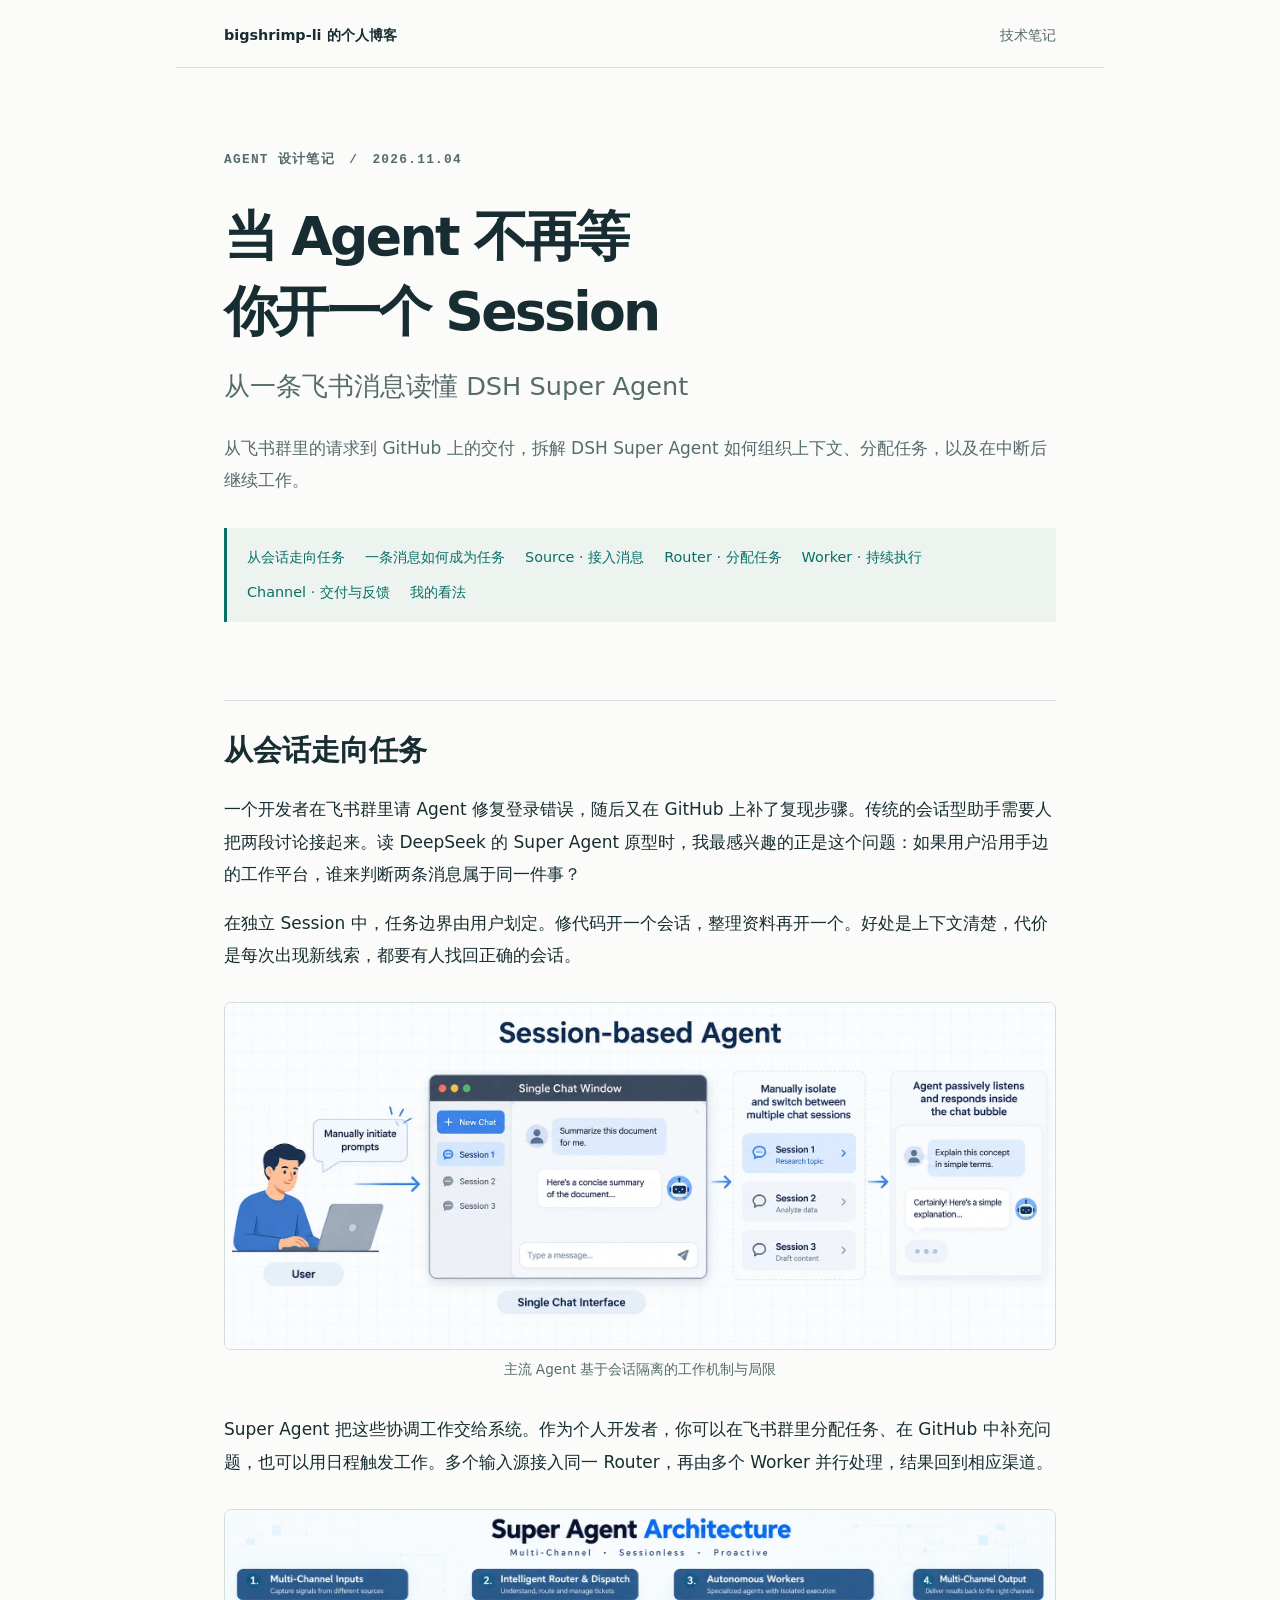
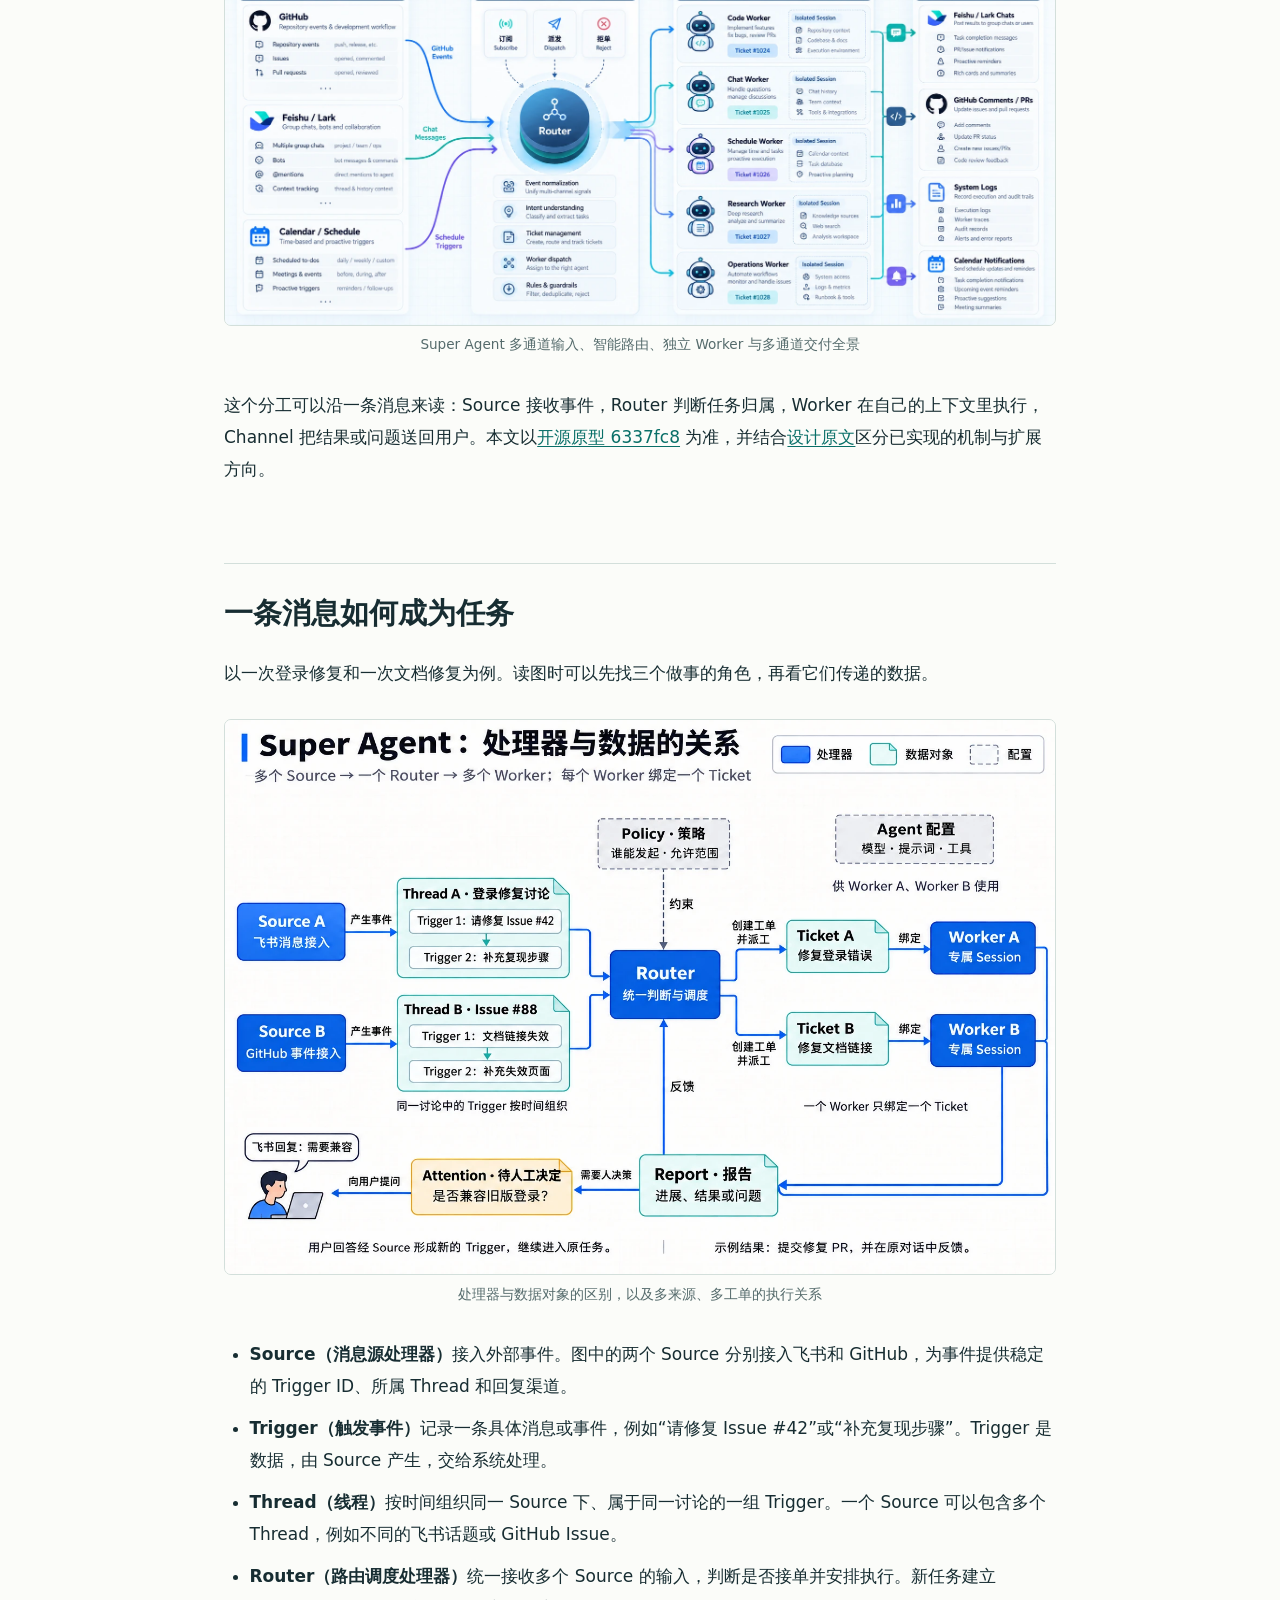
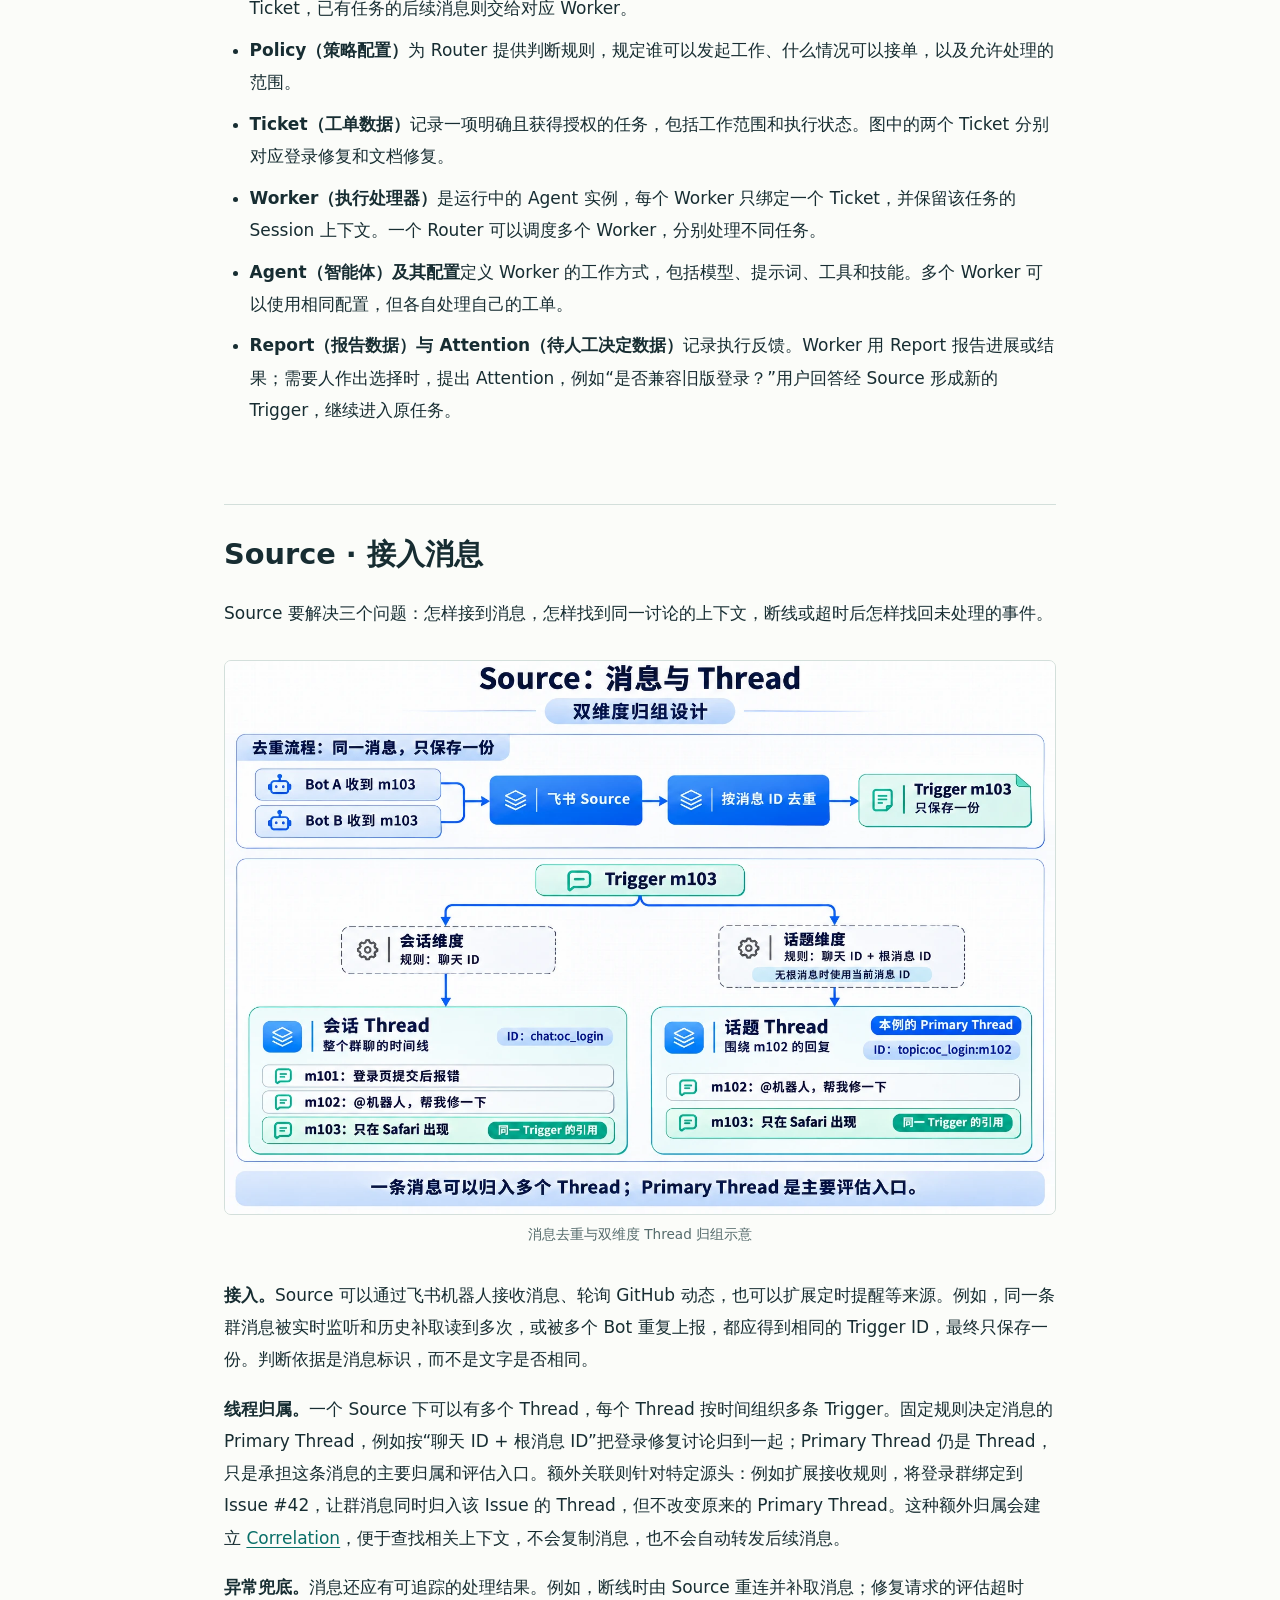
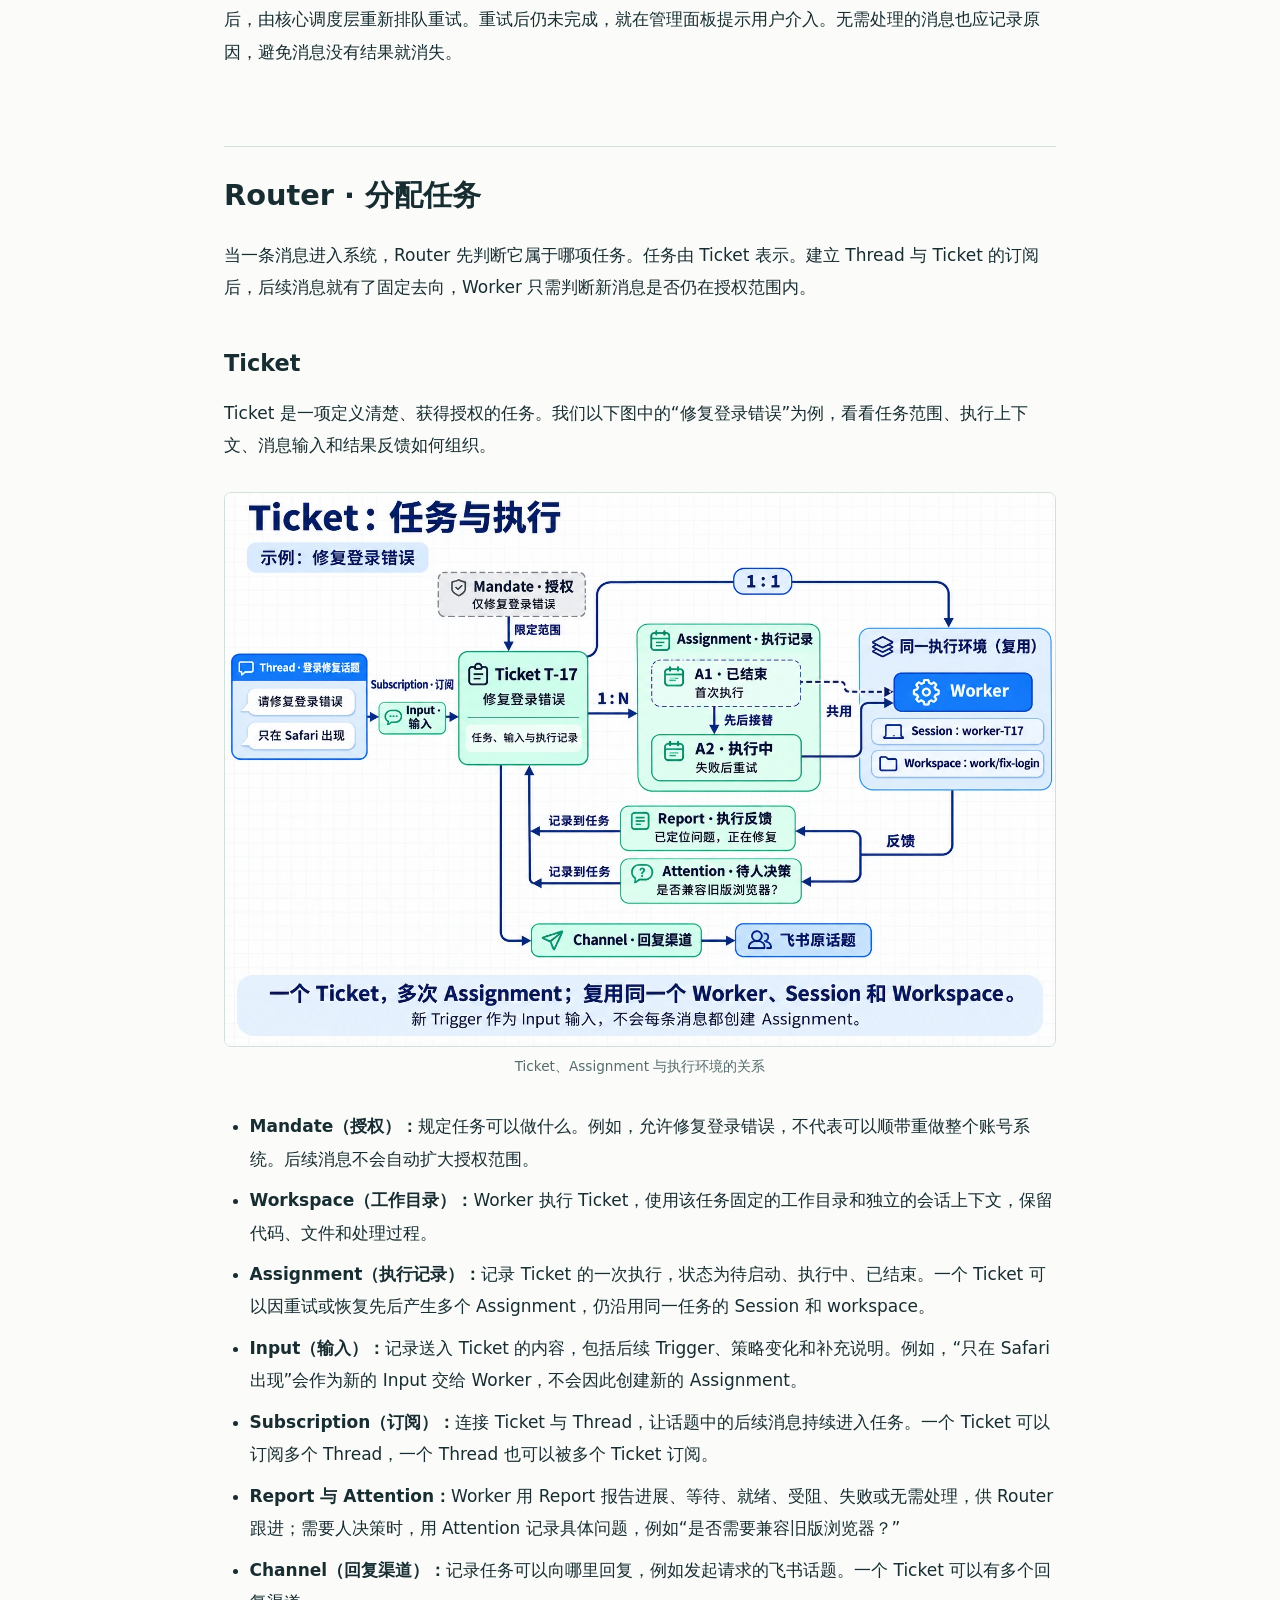
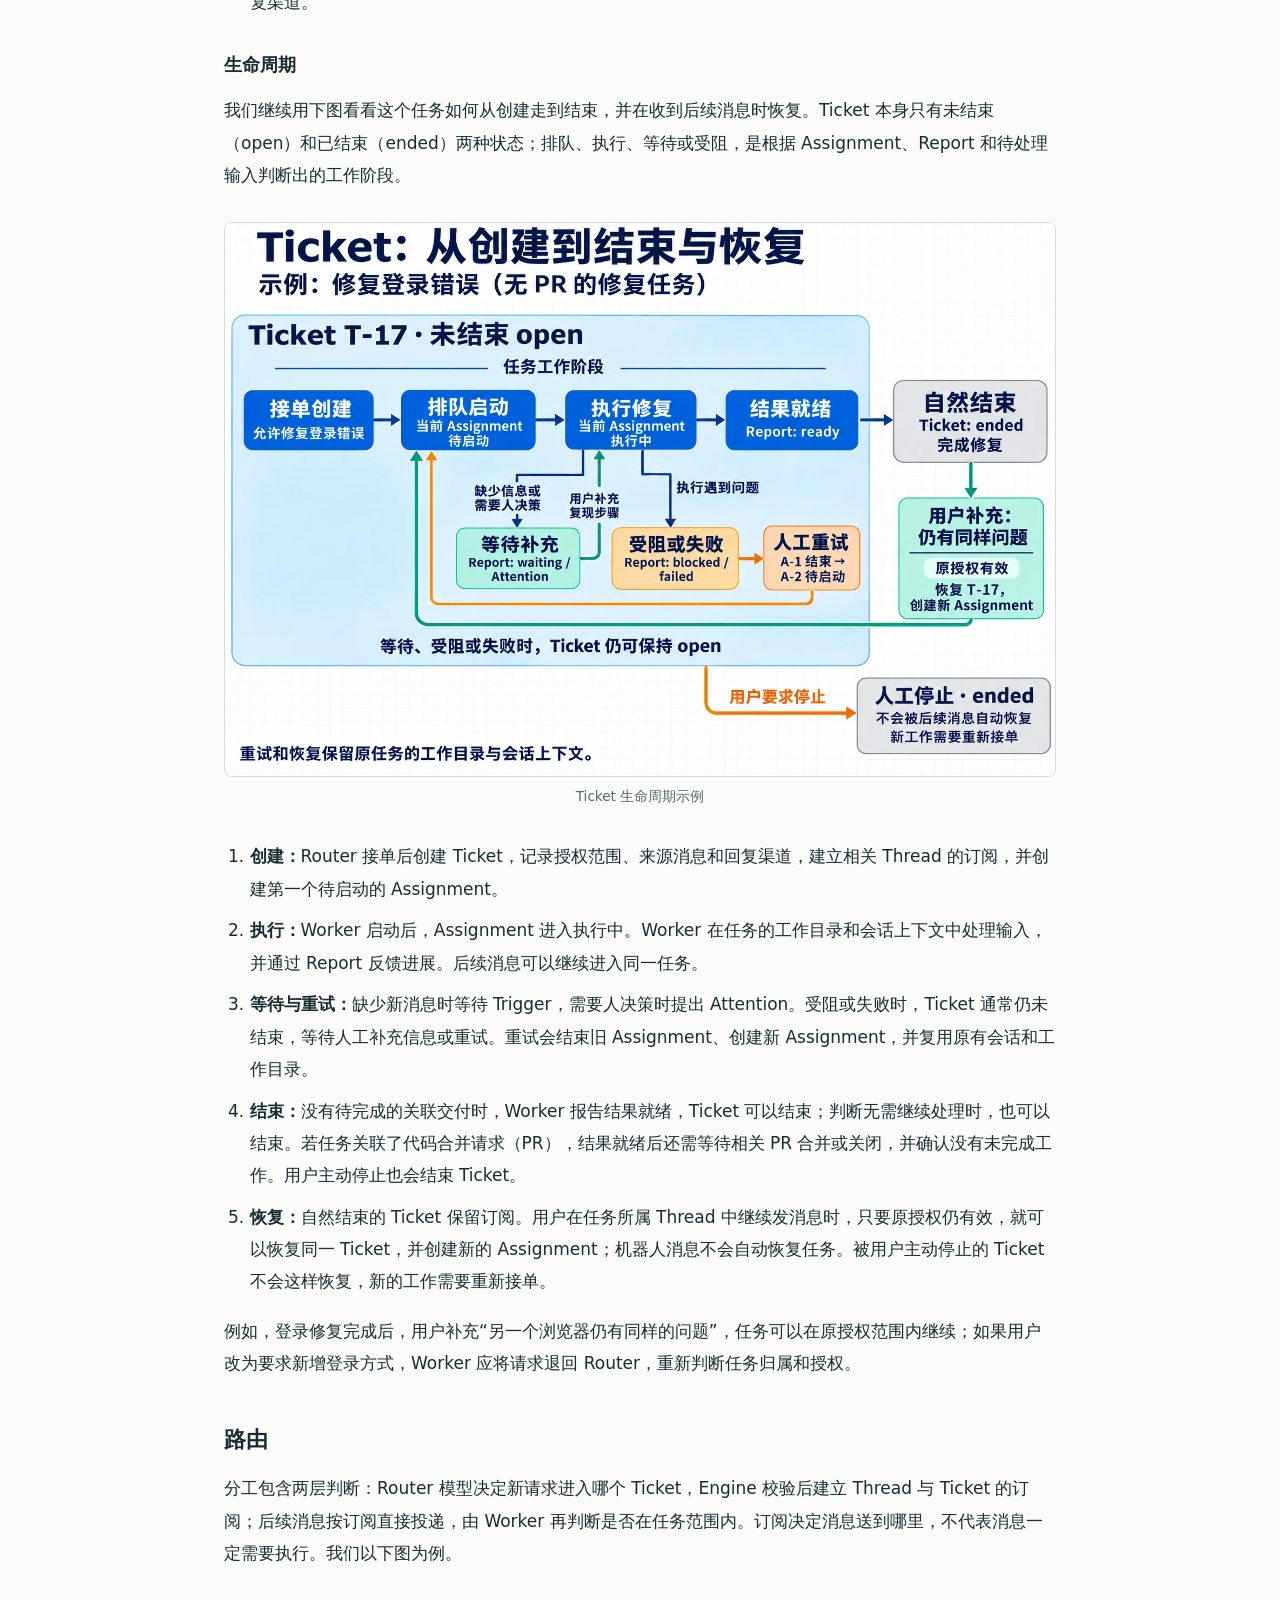
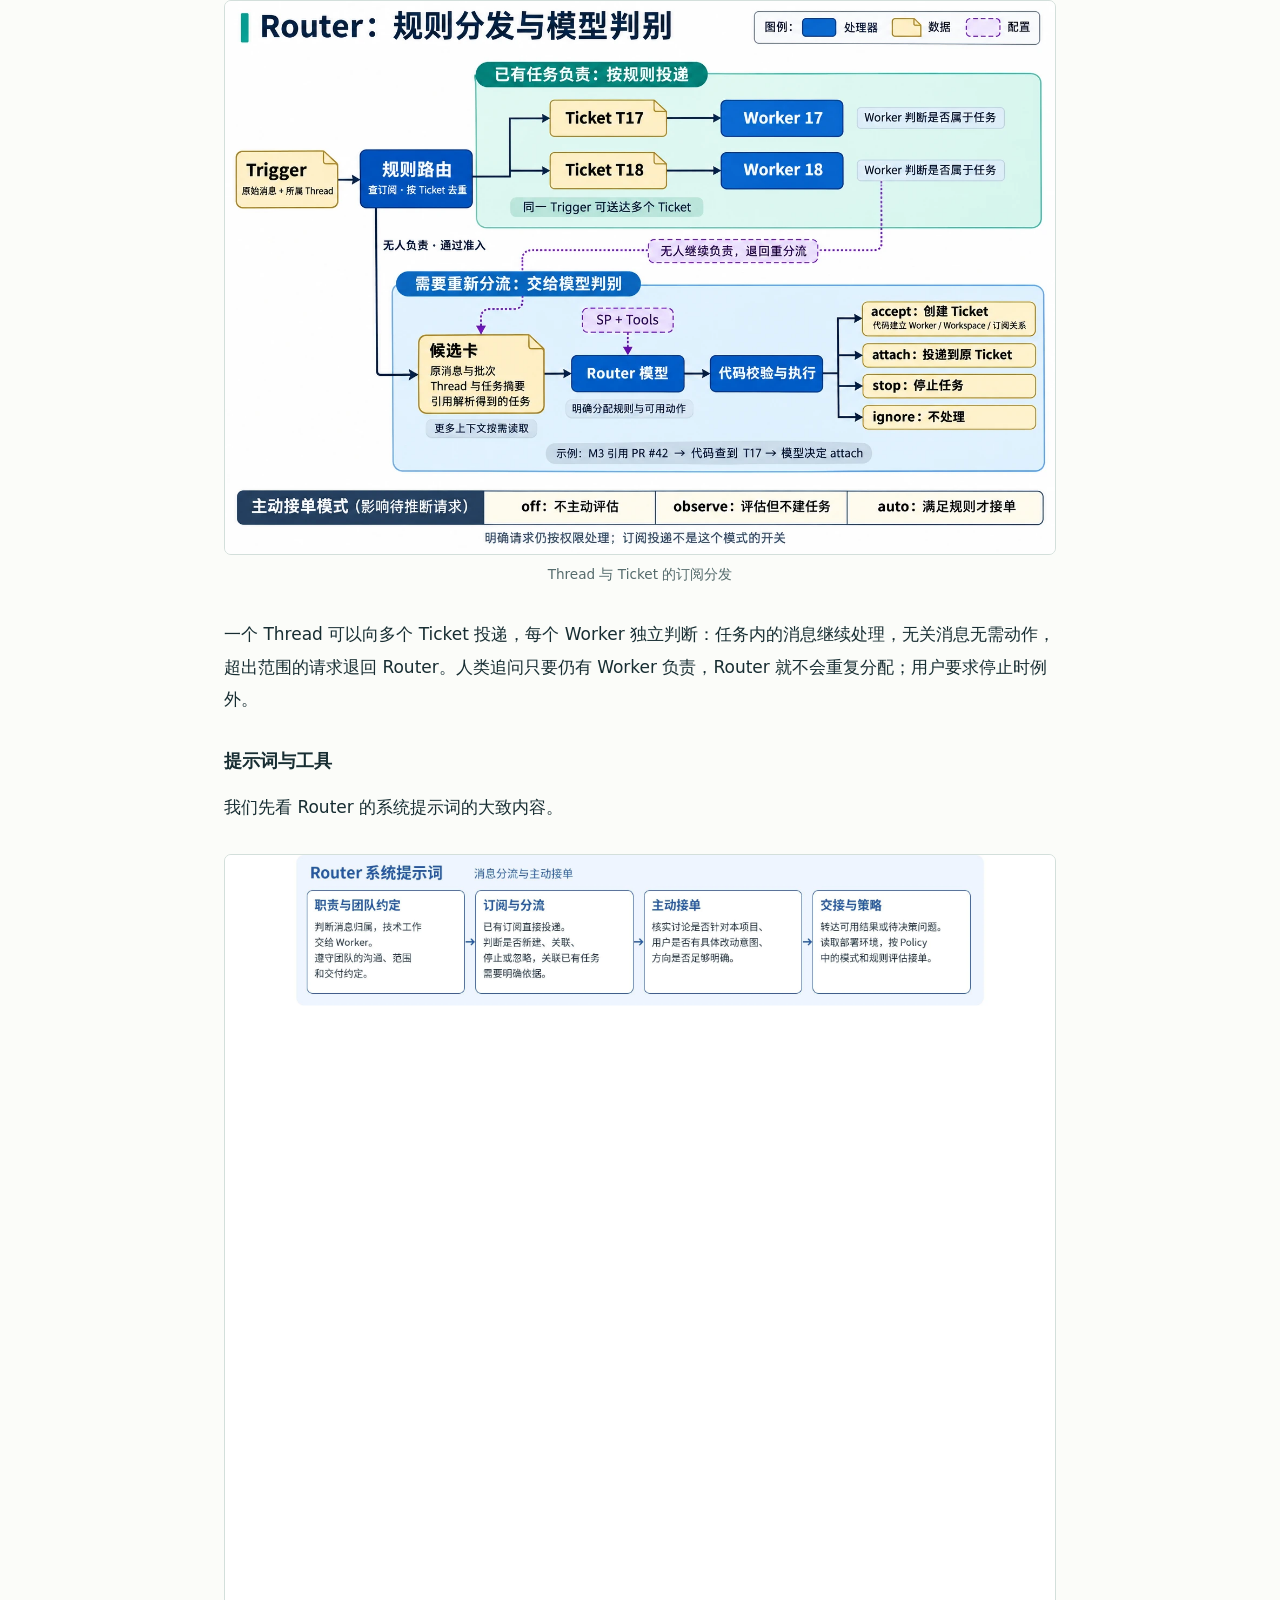
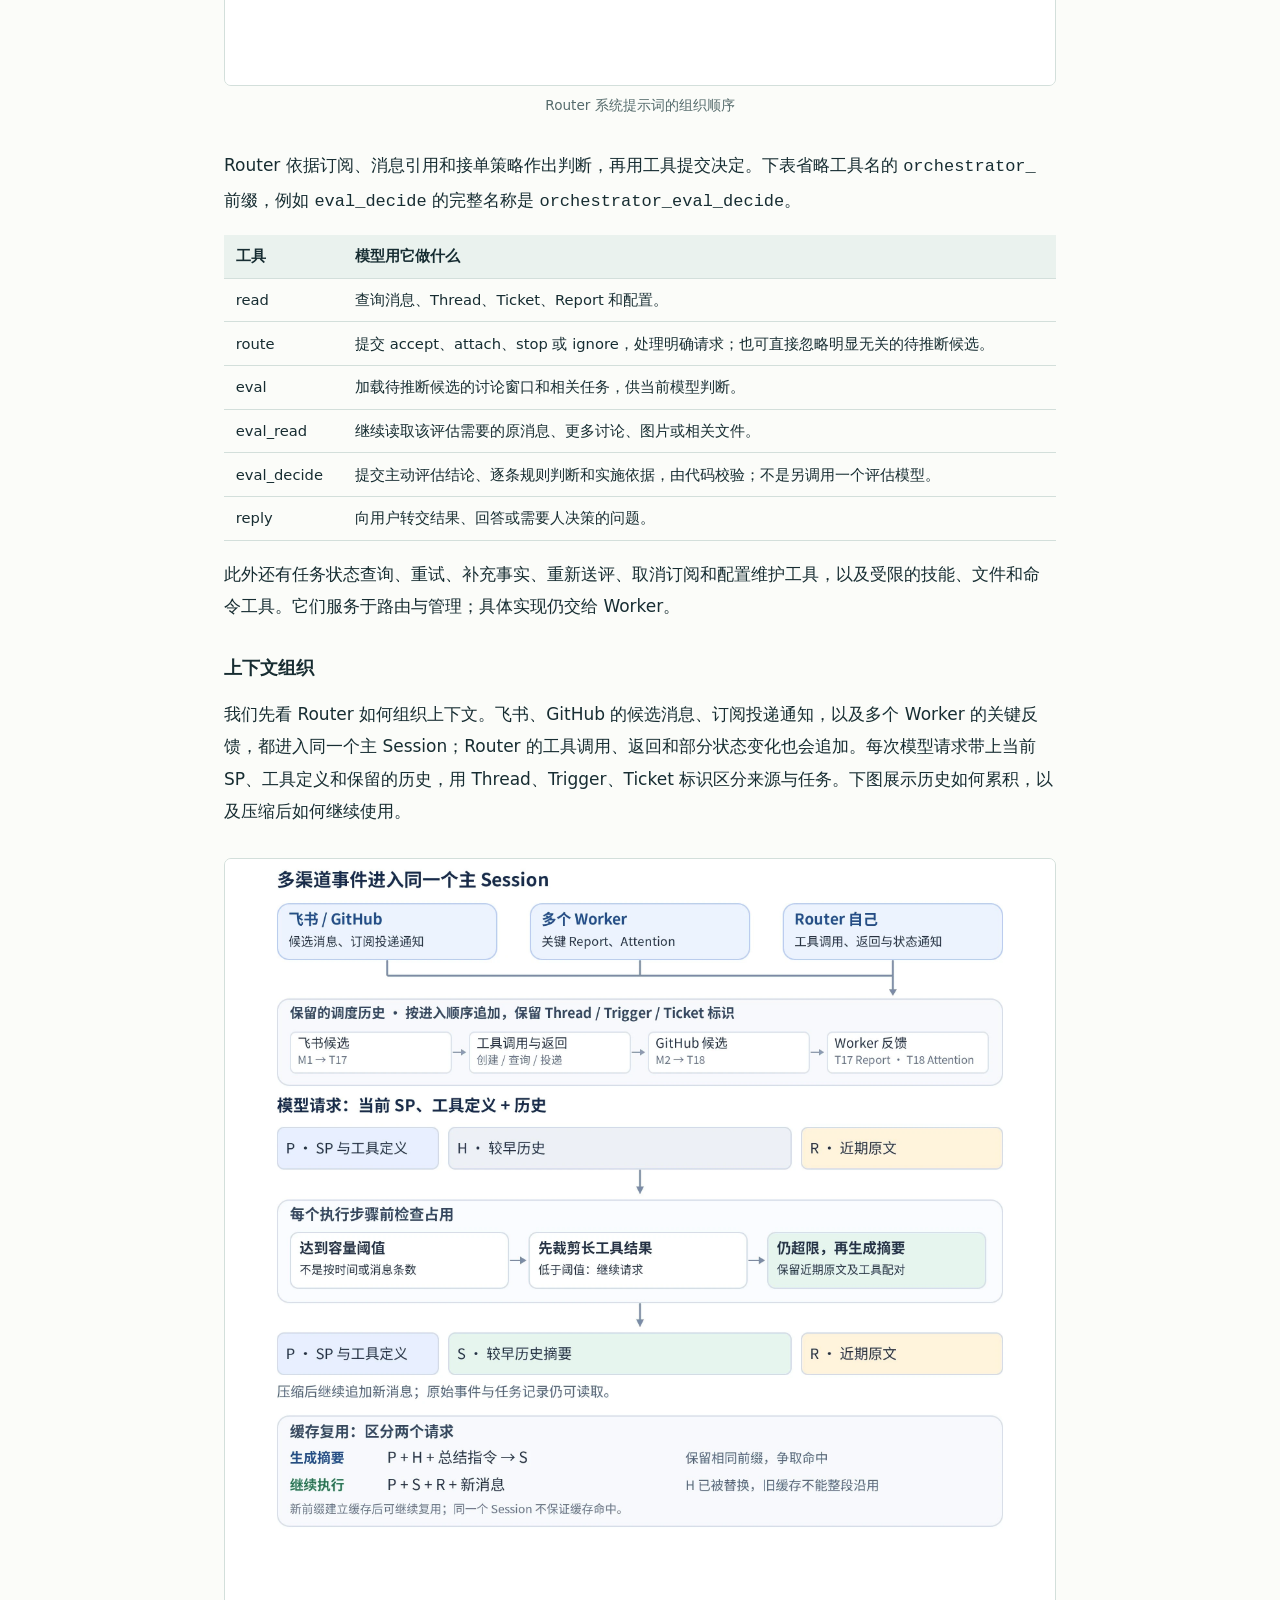
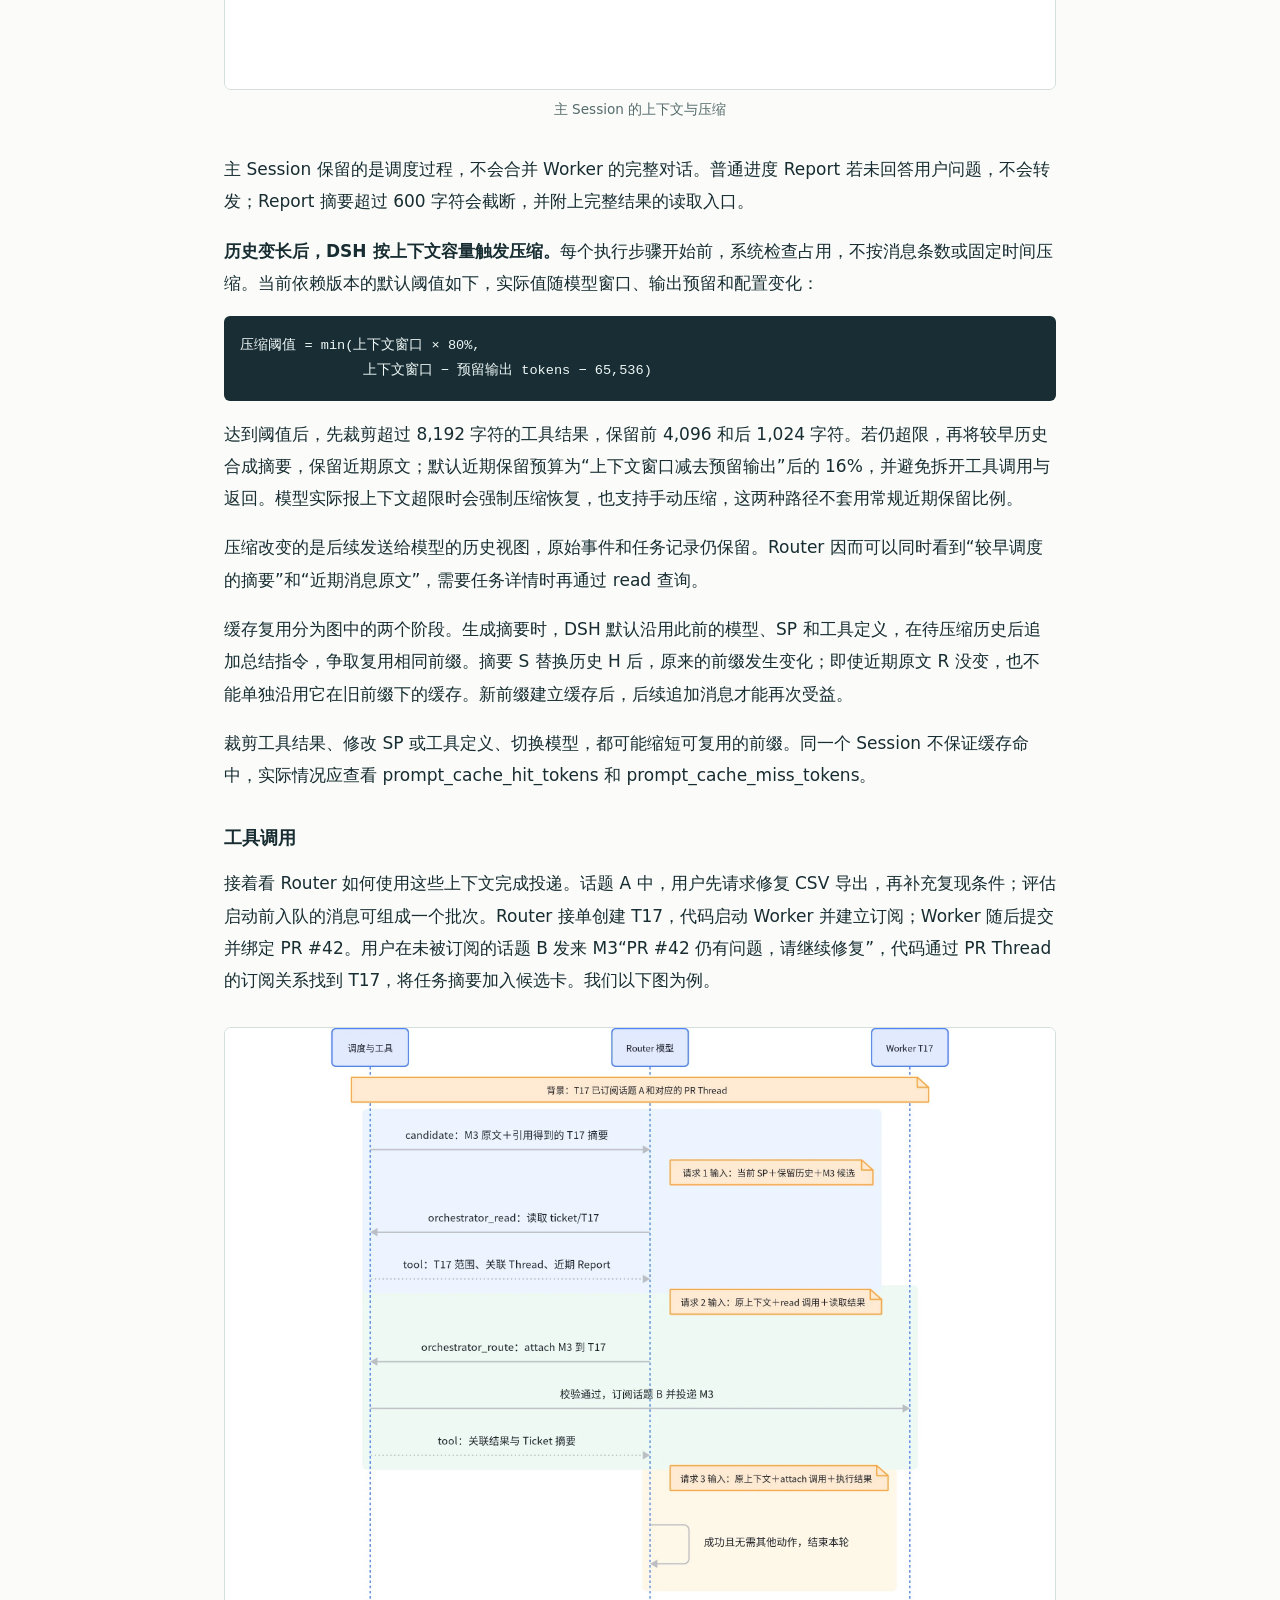
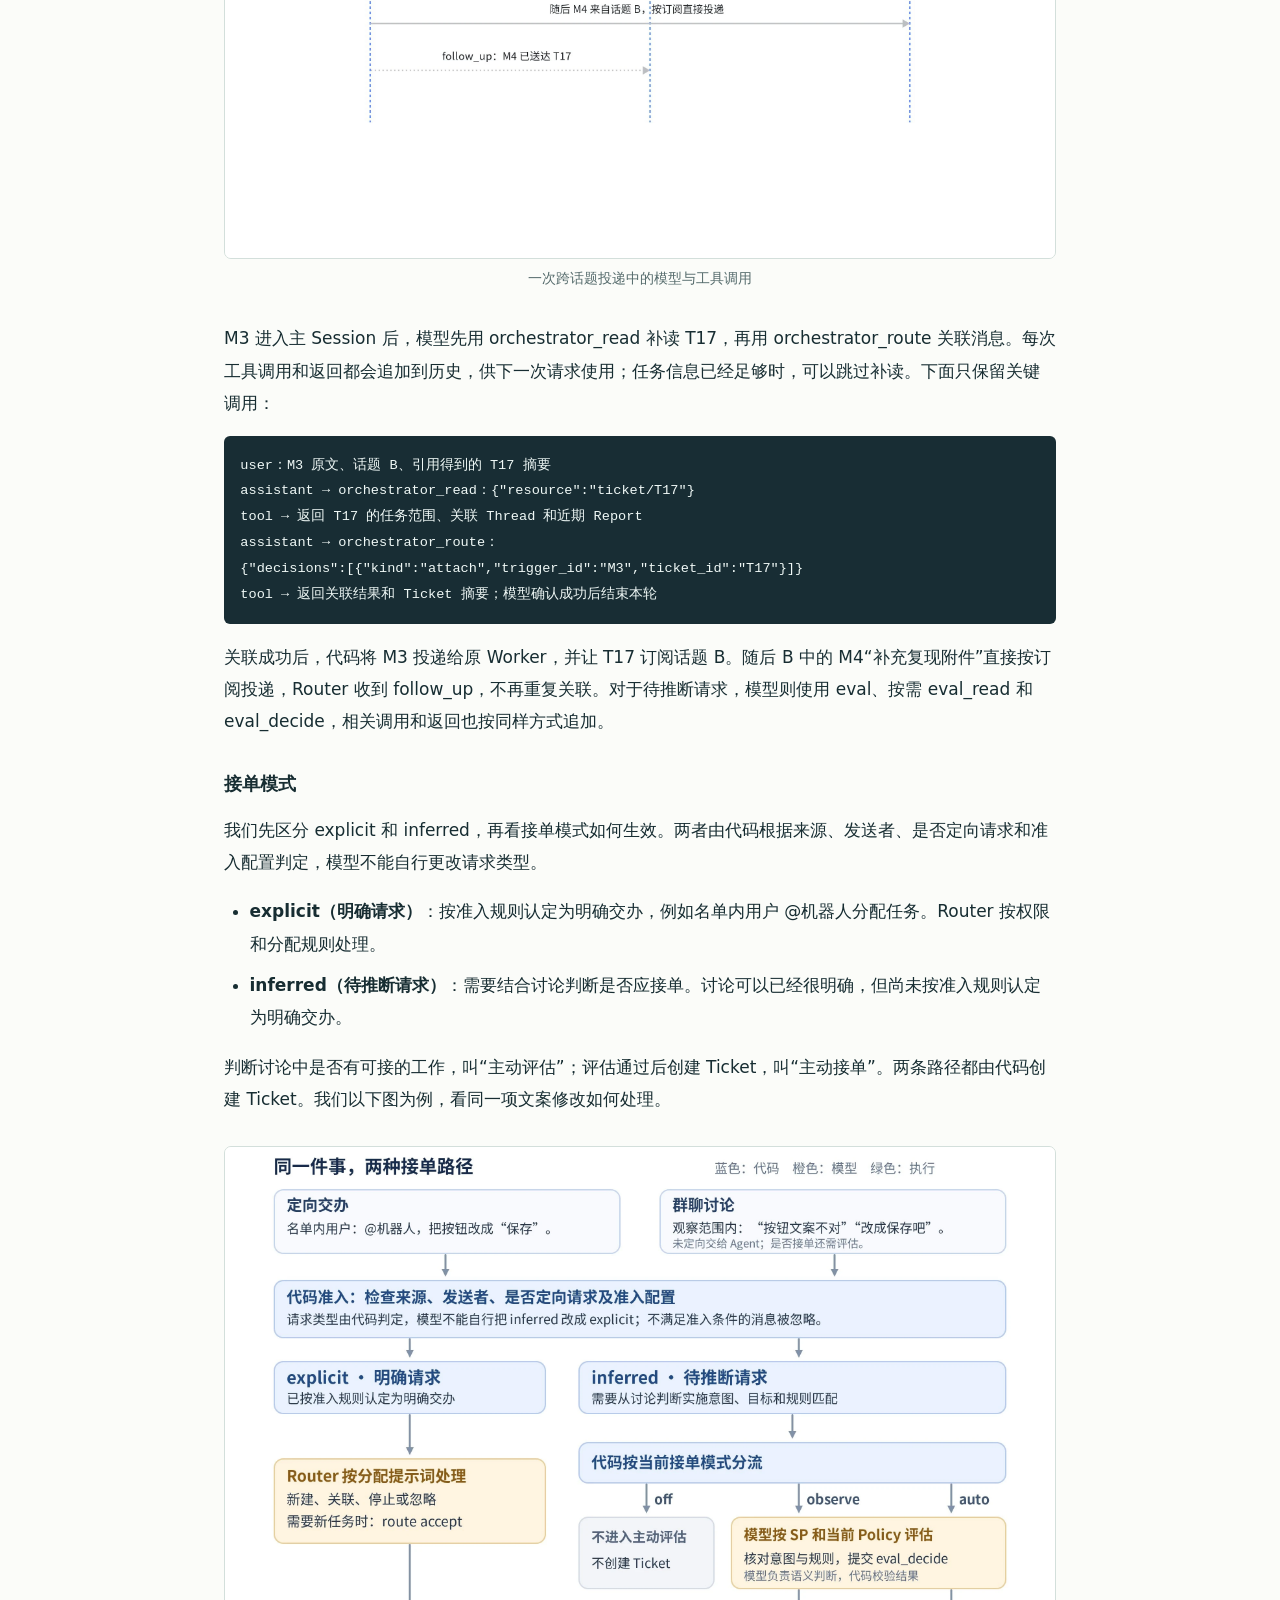
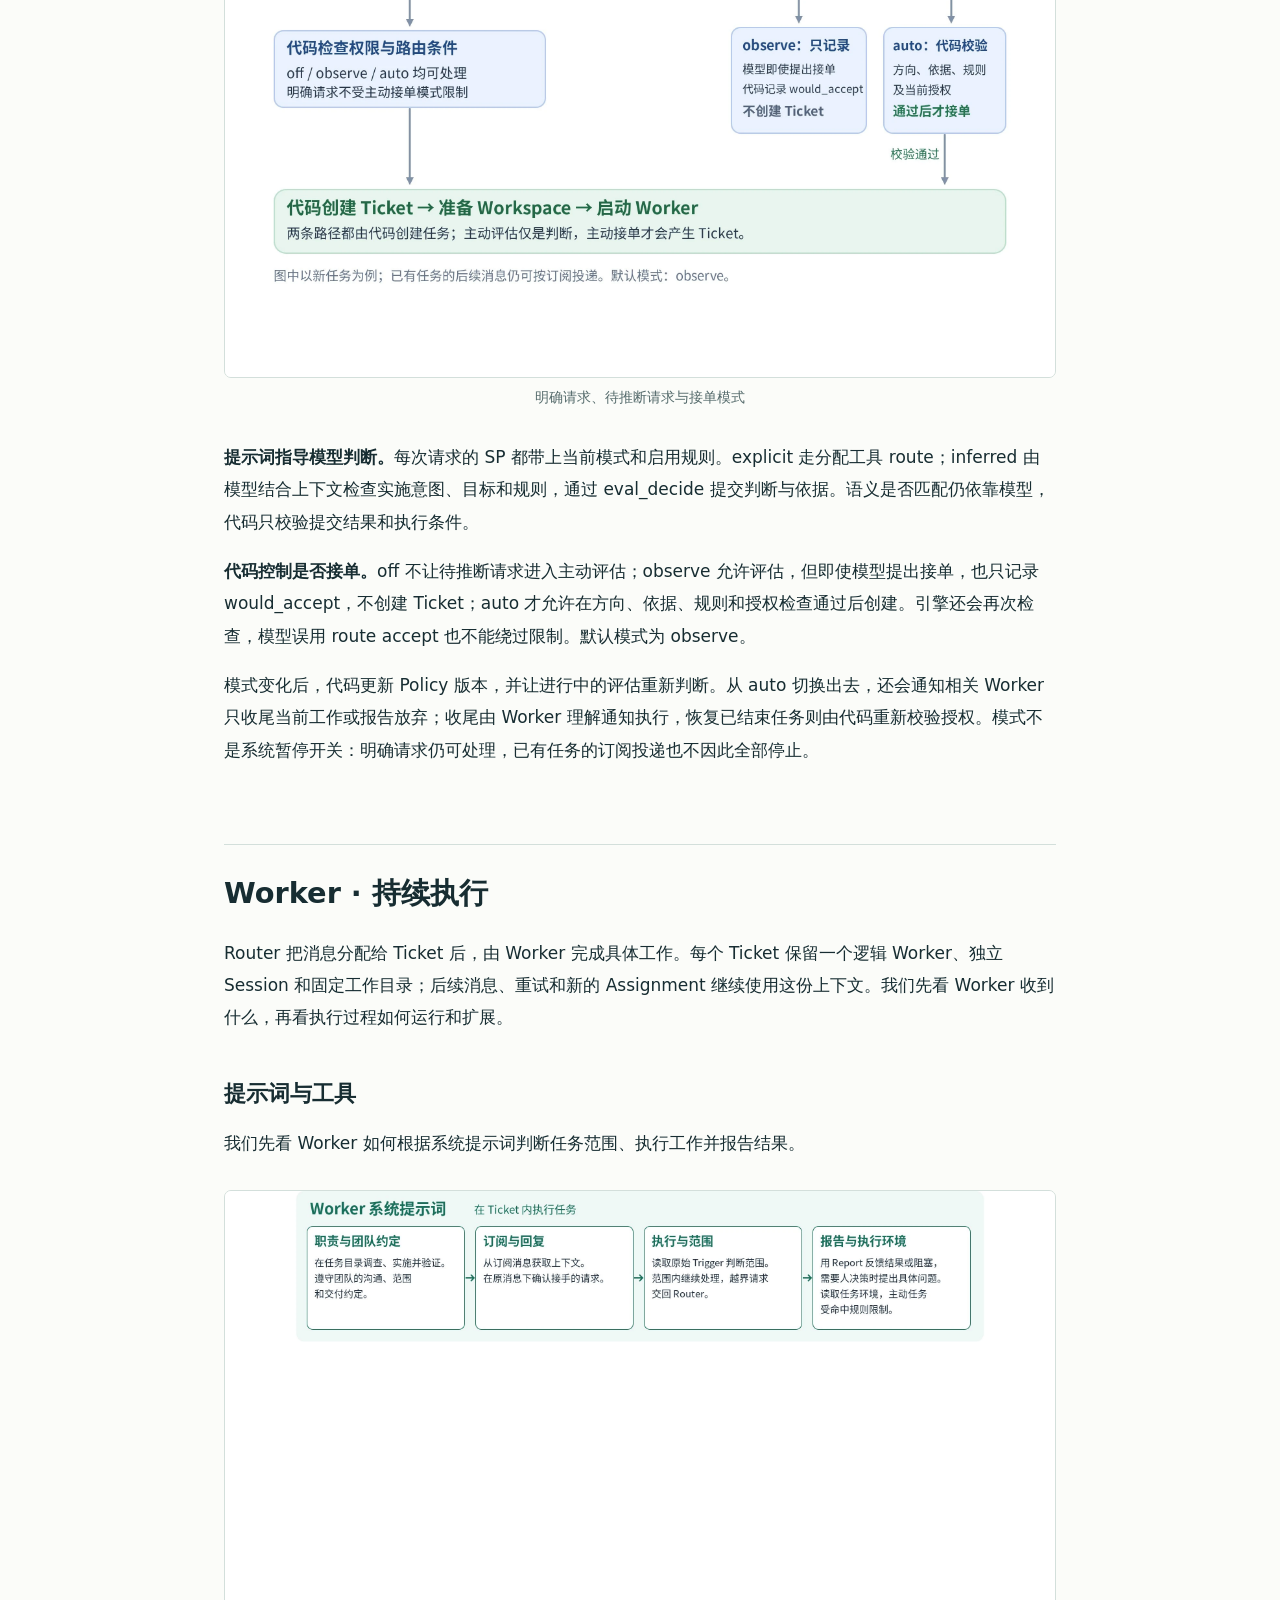
==== posts/dsh-super-agent/index.html @ 212bd043 "Publish personal blog and DSH Super Agent article" ====
<!doctype html><html lang="zh-CN"><head><meta charset="utf-8"><meta name="viewport" content="width=device-width,initial-scale=1"><title>当 Agent 不再等你开一个 Session：从一条飞书消息读懂 DSH Super Agent · bigshrimp-li</title><meta name="description" content="从飞书群里的请求到 GitHub 上的交付，拆解 DSH Super Agent 如何组织上下文、分配任务，以及在中断后继续工作。"><link rel="stylesheet" href="../../style.css"></head><body><header><a href="/">bigshrimp-li 的个人博客</a><span>技术笔记</span></header><main><article><div class="meta">AGENT 设计笔记　/　2026.11.04</div><h1>当 Agent 不再等你开一个 Session</h1><div class="subtitle">从一条飞书消息读懂 DSH Super Agent</div><p class="lead">从飞书群里的请求到 GitHub 上的交付，拆解 DSH Super Agent 如何组织上下文、分配任务，以及在中断后继续工作。</p><nav aria-label="文章目录"><a href="#background">从会话走向任务</a><a href="#concepts">一条消息如何成为任务</a><a href="#source">Source · 接入消息</a><a href="#router">Router · 分配任务</a><a href="#worker">Worker · 持续执行</a><a href="#channel">Channel · 交付与反馈</a><a href="#reflections">我的看法</a></nav><h2 id="background">从会话走向任务</h2><p>一个开发者在飞书群里请 Agent 修复登录错误，随后又在 GitHub 上补了复现步骤。传统的会话型助手需要人把两段讨论接起来。读 DeepSeek 的 Super Agent 原型时，我最感兴趣的正是这个问题：如果用户沿用手边的工作平台，谁来判断两条消息属于同一件事？</p><p>在独立 Session 中，任务边界由用户划定。修代码开一个会话，整理资料再开一个。好处是上下文清楚，代价是每次出现新线索，都要有人找回正确的会话。</p><figure><a href="assets/figure-9.webp"><img loading="lazy" src="assets/figure-9.webp" alt="主流 Agent 基于会话隔离的工作机制与局限"></a><figcaption>主流 Agent 基于会话隔离的工作机制与局限</figcaption></figure><p>Super Agent 把这些协调工作交给系统。作为个人开发者，你可以在飞书群里分配任务、在 GitHub 中补充问题，也可以用日程触发工作。多个输入源接入同一 Router，再由多个 Worker 并行处理，结果回到相应渠道。</p><figure><a href="assets/figure-11.webp"><img loading="lazy" src="assets/figure-11.webp" alt="Super Agent 多通道输入、智能路由、独立 Worker 与多通道交付全景"></a><figcaption>Super Agent 多通道输入、智能路由、独立 Worker 与多通道交付全景</figcaption></figure><p>这个分工可以沿一条消息来读：Source 接收事件，Router 判断任务归属，Worker 在自己的上下文里执行，Channel 把结果或问题送回用户。本文以<a href="https://github.com/deepseek-ai/dsh-superagent-prototype/tree/6337fc823ce20251c8de8085948165c81aaa701e">开源原型 6337fc8</a> 为准，并结合<a href="https://zhuanlan.zhihu.com/p/2099987320443237060">设计原文</a>区分已实现的机制与扩展方向。</p><h2 id="concepts">一条消息如何成为任务</h2><p>以一次登录修复和一次文档修复为例。读图时可以先找三个做事的角色，再看它们传递的数据。</p><figure><a href="assets/figure-15.webp"><img loading="lazy" src="assets/figure-15.webp" alt="处理器与数据对象的区别，以及多来源、多工单的执行关系"></a><figcaption>处理器与数据对象的区别，以及多来源、多工单的执行关系</figcaption></figure><ul><li><b>Source（消息源处理器）</b>接入外部事件。图中的两个 Source 分别接入飞书和 GitHub，为事件提供稳定的 Trigger ID、所属 Thread 和回复渠道。</li><li><b>Trigger（触发事件）</b>记录一条具体消息或事件，例如“请修复 Issue #42”或“补充复现步骤”。Trigger 是数据，由 Source 产生，交给系统处理。</li><li><b>Thread（线程）</b>按时间组织同一 Source 下、属于同一讨论的一组 Trigger。一个 Source 可以包含多个 Thread，例如不同的飞书话题或 GitHub Issue。</li><li><b>Router（路由调度处理器）</b>统一接收多个 Source 的输入，判断是否接单并安排执行。新任务建立 Ticket，已有任务的后续消息则交给对应 Worker。</li><li><b>Policy（策略配置）</b>为 Router 提供判断规则，规定谁可以发起工作、什么情况可以接单，以及允许处理的范围。</li><li><b>Ticket（工单数据）</b>记录一项明确且获得授权的任务，包括工作范围和执行状态。图中的两个 Ticket 分别对应登录修复和文档修复。</li><li><b>Worker（执行处理器）</b>是运行中的 Agent 实例，每个 Worker 只绑定一个 Ticket，并保留该任务的 Session 上下文。一个 Router 可以调度多个 Worker，分别处理不同任务。</li><li><b>Agent（智能体）及其配置</b>定义 Worker 的工作方式，包括模型、提示词、工具和技能。多个 Worker 可以使用相同配置，但各自处理自己的工单。</li><li><b>Report（报告数据）与 Attention（待人工决定数据）</b>记录执行反馈。Worker 用 Report 报告进展或结果；需要人作出选择时，提出 Attention，例如“是否兼容旧版登录？”用户回答经 Source 形成新的 Trigger，继续进入原任务。</li></ul><h2 id="source">Source · 接入消息</h2><p>Source 要解决三个问题：怎样接到消息，怎样找到同一讨论的上下文，断线或超时后怎样找回未处理的事件。</p><figure><a href="assets/figure-19.webp"><img loading="lazy" src="assets/figure-19.webp" alt="消息去重与双维度 Thread 归组示意"></a><figcaption>消息去重与双维度 Thread 归组示意</figcaption></figure><p><b>接入。</b>Source 可以通过飞书机器人接收消息、轮询 GitHub 动态，也可以扩展定时提醒等来源。例如，同一条群消息被实时监听和历史补取读到多次，或被多个 Bot 重复上报，都应得到相同的 Trigger ID，最终只保存一份。判断依据是消息标识，而不是文字是否相同。</p><p><b>线程归属。</b>一个 Source 下可以有多个 Thread，每个 Thread 按时间组织多条 Trigger。固定规则决定消息的 Primary Thread，例如按“聊天 ID + 根消息 ID”把登录修复讨论归到一起；Primary Thread 仍是 Thread，只是承担这条消息的主要归属和评估入口。额外关联则针对特定源头：例如扩展接收规则，将登录群绑定到 Issue #42，让群消息同时归入该 Issue 的 Thread，但不改变原来的 Primary Thread。这种额外归属会建立 <a href="https://github.com/deepseek-ai/dsh-superagent-prototype/blob/6337fc823ce20251c8de8085948165c81aaa701e/src/core/intake.ts">Correlation</a>，便于查找相关上下文，不会复制消息，也不会自动转发后续消息。</p><p><b>异常兜底。</b>消息还应有可追踪的处理结果。例如，断线时由 Source 重连并补取消息；修复请求的评估超时后，由核心调度层重新排队重试。重试后仍未完成，就在管理面板提示用户介入。无需处理的消息也应记录原因，避免消息没有结果就消失。</p><h2 id="router">Router · 分配任务</h2><p>当一条消息进入系统，Router 先判断它属于哪项任务。任务由 Ticket 表示。建立 Thread 与 Ticket 的订阅后，后续消息就有了固定去向，Worker 只需判断新消息是否仍在授权范围内。</p><h3>Ticket</h3><p>Ticket 是一项定义清楚、获得授权的任务。我们以下图中的“修复登录错误”为例，看看任务范围、执行上下文、消息输入和结果反馈如何组织。</p><figure><a href="assets/figure-27.webp"><img loading="lazy" src="assets/figure-27.webp" alt="Ticket、Assignment 与执行环境的关系"></a><figcaption>Ticket、Assignment 与执行环境的关系</figcaption></figure><ul><li><b>Mandate（授权）：</b>规定任务可以做什么。例如，允许修复登录错误，不代表可以顺带重做整个账号系统。后续消息不会自动扩大授权范围。</li><li><b>Workspace（工作目录）：</b>Worker 执行 Ticket，使用该任务固定的工作目录和独立的会话上下文，保留代码、文件和处理过程。</li><li><b>Assignment（执行记录）：</b>记录 Ticket 的一次执行，状态为待启动、执行中、已结束。一个 Ticket 可以因重试或恢复先后产生多个 Assignment，仍沿用同一任务的 Session 和 workspace。</li><li><b>Input（输入）：</b>记录送入 Ticket 的内容，包括后续 Trigger、策略变化和补充说明。例如，“只在 Safari 出现”会作为新的 Input 交给 Worker，不会因此创建新的 Assignment。</li><li><b>Subscription（订阅）：</b>连接 Ticket 与 Thread，让话题中的后续消息持续进入任务。一个 Ticket 可以订阅多个 Thread，一个 Thread 也可以被多个 Ticket 订阅。</li><li><b>Report 与 Attention：</b>Worker 用 Report 报告进展、等待、就绪、受阻、失败或无需处理，供 Router 跟进；需要人决策时，用 Attention 记录具体问题，例如“是否需要兼容旧版浏览器？”</li><li><b>Channel（回复渠道）：</b>记录任务可以向哪里回复，例如发起请求的飞书话题。一个 Ticket 可以有多个回复渠道。</li></ul><h4>生命周期</h4><p>我们继续用下图看看这个任务如何从创建走到结束，并在收到后续消息时恢复。Ticket 本身只有未结束（open）和已结束（ended）两种状态；排队、执行、等待或受阻，是根据 Assignment、Report 和待处理输入判断出的工作阶段。</p><figure><a href="assets/figure-31.webp"><img loading="lazy" src="assets/figure-31.webp" alt="Ticket 生命周期示例"></a><figcaption>Ticket 生命周期示例</figcaption></figure><ol><li><b>创建：</b>Router 接单后创建 Ticket，记录授权范围、来源消息和回复渠道，建立相关 Thread 的订阅，并创建第一个待启动的 Assignment。</li><li><b>执行：</b>Worker 启动后，Assignment 进入执行中。Worker 在任务的工作目录和会话上下文中处理输入，并通过 Report 反馈进展。后续消息可以继续进入同一任务。</li><li><b>等待与重试：</b>缺少新消息时等待 Trigger，需要人决策时提出 Attention。受阻或失败时，Ticket 通常仍未结束，等待人工补充信息或重试。重试会结束旧 Assignment、创建新 Assignment，并复用原有会话和工作目录。</li><li><b>结束：</b>没有待完成的关联交付时，Worker 报告结果就绪，Ticket 可以结束；判断无需继续处理时，也可以结束。若任务关联了代码合并请求（PR），结果就绪后还需等待相关 PR 合并或关闭，并确认没有未完成工作。用户主动停止也会结束 Ticket。</li><li><b>恢复：</b>自然结束的 Ticket 保留订阅。用户在任务所属 Thread 中继续发消息时，只要原授权仍有效，就可以恢复同一 Ticket，并创建新的 Assignment；机器人消息不会自动恢复任务。被用户主动停止的 Ticket 不会这样恢复，新的工作需要重新接单。</li></ol><p>例如，登录修复完成后，用户补充“另一个浏览器仍有同样的问题”，任务可以在原授权范围内继续；如果用户改为要求新增登录方式，Worker 应将请求退回 Router，重新判断任务归属和授权。</p><h3>路由</h3><p>分工包含两层判断：Router 模型决定新请求进入哪个 Ticket，Engine 校验后建立 Thread 与 Ticket 的订阅；后续消息按订阅直接投递，由 Worker 再判断是否在任务范围内。订阅决定消息送到哪里，不代表消息一定需要执行。我们以下图为例。</p><figure><a href="assets/figure-36.webp"><img loading="lazy" src="assets/figure-36.webp" alt="Thread 与 Ticket 的订阅分发"></a><figcaption>Thread 与 Ticket 的订阅分发</figcaption></figure><p>一个 Thread 可以向多个 Ticket 投递，每个 Worker 独立判断：任务内的消息继续处理，无关消息无需动作，超出范围的请求退回 Router。人类追问只要仍有 Worker 负责，Router 就不会重复分配；用户要求停止时例外。</p><h4>提示词与工具</h4><p>我们先看 Router 的系统提示词的大致内容。</p><figure><a href="assets/figure-40.webp"><img loading="lazy" src="assets/figure-40.webp" alt="Router 系统提示词的组织顺序"></a><figcaption>Router 系统提示词的组织顺序</figcaption></figure><p>Router 依据订阅、消息引用和接单策略作出判断，再用工具提交决定。下表省略工具名的 <code>orchestrator_</code> 前缀，例如 <code>eval_decide</code> 的完整名称是 <code>orchestrator_eval_decide</code>。</p><table><thead><tr><th><p>工具</p></th><th><p>模型用它做什么</p></th></tr></thead><tbody><tr><td><p>read</p></td><td><p>查询消息、Thread、Ticket、Report 和配置。</p></td></tr><tr><td><p>route</p></td><td><p>提交 accept、attach、stop 或 ignore，处理明确请求；也可直接忽略明显无关的待推断候选。</p></td></tr><tr><td><p>eval</p></td><td><p>加载待推断候选的讨论窗口和相关任务，供当前模型判断。</p></td></tr><tr><td><p>eval_read</p></td><td><p>继续读取该评估需要的原消息、更多讨论、图片或相关文件。</p></td></tr><tr><td><p>eval_decide</p></td><td><p>提交主动评估结论、逐条规则判断和实施依据，由代码校验；不是另调用一个评估模型。</p></td></tr><tr><td><p>reply</p></td><td><p>向用户转交结果、回答或需要人决策的问题。</p></td></tr></tbody></table><p>此外还有任务状态查询、重试、补充事实、重新送评、取消订阅和配置维护工具，以及受限的技能、文件和命令工具。它们服务于路由与管理；具体实现仍交给 Worker。</p><h5>上下文组织</h5><p>我们先看 Router 如何组织上下文。飞书、GitHub 的候选消息、订阅投递通知，以及多个 Worker 的关键反馈，都进入同一个主 Session；Router 的工具调用、返回和部分状态变化也会追加。每次模型请求带上当前 SP、工具定义和保留的历史，用 Thread、Trigger、Ticket 标识区分来源与任务。下图展示历史如何累积，以及压缩后如何继续使用。</p><figure><a href="assets/figure-46.webp"><img loading="lazy" src="assets/figure-46.webp" alt="主 Session 的上下文与压缩"></a><figcaption>主 Session 的上下文与压缩</figcaption></figure><p>主 Session 保留的是调度过程，不会合并 Worker 的完整对话。普通进度 Report 若未回答用户问题，不会转发；Report 摘要超过 600 字符会截断，并附上完整结果的读取入口。</p><p><b>历史变长后，DSH 按上下文容量触发压缩。</b>每个执行步骤开始前，系统检查占用，不按消息条数或固定时间压缩。当前依赖版本的默认阈值如下，实际值随模型窗口、输出预留和配置变化：</p><pre><code>压缩阈值 = min(上下文窗口 × 80%,<br>               上下文窗口 − 预留输出 tokens − 65,536)</code></pre><p>达到阈值后，先裁剪超过 8,192 字符的工具结果，保留前 4,096 和后 1,024 字符。若仍超限，再将较早历史合成摘要，保留近期原文；默认近期保留预算为“上下文窗口减去预留输出”后的 16%，并避免拆开工具调用与返回。模型实际报上下文超限时会强制压缩恢复，也支持手动压缩，这两种路径不套用常规近期保留比例。</p><p>压缩改变的是后续发送给模型的历史视图，原始事件和任务记录仍保留。Router 因而可以同时看到“较早调度的摘要”和“近期消息原文”，需要任务详情时再通过 read 查询。</p><p>缓存复用分为图中的两个阶段。生成摘要时，DSH 默认沿用此前的模型、SP 和工具定义，在待压缩历史后追加总结指令，争取复用相同前缀。摘要 S 替换历史 H 后，原来的前缀发生变化；即使近期原文 R 没变，也不能单独沿用它在旧前缀下的缓存。新前缀建立缓存后，后续追加消息才能再次受益。</p><p>裁剪工具结果、修改 SP 或工具定义、切换模型，都可能缩短可复用的前缀。同一个 Session 不保证缓存命中，实际情况应查看 prompt_cache_hit_tokens 和 prompt_cache_miss_tokens。</p><h5>工具调用</h5><p>接着看 Router 如何使用这些上下文完成投递。话题 A 中，用户先请求修复 CSV 导出，再补充复现条件；评估启动前入队的消息可组成一个批次。Router 接单创建 T17，代码启动 Worker 并建立订阅；Worker 随后提交并绑定 PR #42。用户在未被订阅的话题 B 发来 M3“PR #42 仍有问题，请继续修复”，代码通过 PR Thread 的订阅关系找到 T17，将任务摘要加入候选卡。我们以下图为例。</p><figure><a href="assets/figure-56.webp"><img loading="lazy" src="assets/figure-56.webp" alt="一次跨话题投递中的模型与工具调用"></a><figcaption>一次跨话题投递中的模型与工具调用</figcaption></figure><p>M3 进入主 Session 后，模型先用 orchestrator_read 补读 T17，再用 orchestrator_route 关联消息。每次工具调用和返回都会追加到历史，供下一次请求使用；任务信息已经足够时，可以跳过补读。下面只保留关键调用：</p><pre><code>user：M3 原文、话题 B、引用得到的 T17 摘要<br>assistant → orchestrator_read：{&quot;resource&quot;:&quot;ticket/T17&quot;}<br>tool → 返回 T17 的任务范围、关联 Thread 和近期 Report<br>assistant → orchestrator_route：<br>{&quot;decisions&quot;:[{&quot;kind&quot;:&quot;attach&quot;,&quot;trigger_id&quot;:&quot;M3&quot;,&quot;ticket_id&quot;:&quot;T17&quot;}]}<br>tool → 返回关联结果和 Ticket 摘要；模型确认成功后结束本轮</code></pre><p>关联成功后，代码将 M3 投递给原 Worker，并让 T17 订阅话题 B。随后 B 中的 M4“补充复现附件”直接按订阅投递，Router 收到 follow_up，不再重复关联。对于待推断请求，模型则使用 eval、按需 eval_read 和 eval_decide，相关调用和返回也按同样方式追加。</p><h4>接单模式</h4><p>我们先区分 explicit 和 inferred，再看接单模式如何生效。两者由代码根据来源、发送者、是否定向请求和准入配置判定，模型不能自行更改请求类型。</p><ul><li><b>explicit（明确请求）</b>：按准入规则认定为明确交办，例如名单内用户 @机器人分配任务。Router 按权限和分配规则处理。</li><li><b>inferred（待推断请求）</b>：需要结合讨论判断是否应接单。讨论可以已经很明确，但尚未按准入规则认定为明确交办。</li></ul><p>判断讨论中是否有可接的工作，叫“主动评估”；评估通过后创建 Ticket，叫“主动接单”。两条路径都由代码创建 Ticket。我们以下图为例，看同一项文案修改如何处理。</p><figure><a href="assets/figure-64.webp"><img loading="lazy" src="assets/figure-64.webp" alt="明确请求、待推断请求与接单模式"></a><figcaption>明确请求、待推断请求与接单模式</figcaption></figure><p><b>提示词指导模型判断。</b>每次请求的 SP 都带上当前模式和启用规则。explicit 走分配工具 route；inferred 由模型结合上下文检查实施意图、目标和规则，通过 eval_decide 提交判断与依据。语义是否匹配仍依靠模型，代码只校验提交结果和执行条件。</p><p><b>代码控制是否接单。</b>off 不让待推断请求进入主动评估；observe 允许评估，但即使模型提出接单，也只记录 would_accept，不创建 Ticket；auto 才允许在方向、依据、规则和授权检查通过后创建。引擎还会再次检查，模型误用 route accept 也不能绕过限制。默认模式为 observe。</p><p>模式变化后，代码更新 Policy 版本，并让进行中的评估重新判断。从 auto 切换出去，还会通知相关 Worker 只收尾当前工作或报告放弃；收尾由 Worker 理解通知执行，恢复已结束任务则由代码重新校验授权。模式不是系统暂停开关：明确请求仍可处理，已有任务的订阅投递也不因此全部停止。</p><h2 id="worker">Worker · 持续执行</h2><p>Router 把消息分配给 Ticket 后，由 Worker 完成具体工作。每个 Ticket 保留一个逻辑 Worker、独立 Session 和固定工作目录；后续消息、重试和新的 Assignment 继续使用这份上下文。我们先看 Worker 收到什么，再看执行过程如何运行和扩展。</p><h3>提示词与工具</h3><p>我们先看 Worker 如何根据系统提示词判断任务范围、执行工作并报告结果。</p><figure><a href="assets/figure-72.webp"><img loading="lazy" src="assets/figure-72.webp" alt="Worker 系统提示词的组织顺序"></a><figcaption>Worker 系统提示词的组织顺序</figcaption></figure><p>Worker 从原始请求判断执行范围，读取上下文、选择方案并验证结果。任务内的追问继续处理，超出范围的请求交回 Router，需要用户决策时提出具体问题。主动接单的任务还受匹配规则限制。除了读写文件、运行命令和启动子 Agent 的工作工具，Worker 还有绑定当前 Ticket 的任务工具。下表省略 <code>orchestrator_</code> 前缀。</p><table><thead><tr><th><p>任务工具</p></th><th><p>用途</p></th></tr></thead><tbody><tr><td><p>read</p></td><td><p>补读当前任务、相关消息、Thread 和 Report。</p></td></tr><tr><td><p>ack</p></td><td><p>确认已接下当前任务内的一条人类请求。</p></td></tr><tr><td><p>thread_follow</p></td><td><p>关注相关 Thread，仅作为上下文。</p></td></tr><tr><td><p>thread_unrelated</p></td><td><p>取消误关联 Thread；不能随意移除任务自身的 Thread。</p></td></tr><tr><td><p>trigger_handback</p></td><td><p>将超范围或属于其他任务的消息交回 Router。</p></td></tr><tr><td><p>report</p></td><td><p>反馈 progress、ready、blocked、failed 或 dropped；human_action 字段用于提出待人决策的问题。</p></td></tr></tbody></table><p>Worker 的任务工具由代码绑定 Ticket ID，读取范围也受检查。需要人决策时，通过 report 的 human_action 交给 Router 转达；预设不提供直接提问的交互工具。普通进度留在任务内；明确回答用户问题的进度、关键结果和待决策问题会向 Router 反馈。</p><p>Worker 配置方面，原文提供统一的默认模型配置 executor.model，也支持覆盖 Worker 提示词和添加技能；模型配置用于初始化新 Session，提示词在后续请求中读取最新版本。但原文和代码没有提供按 Ticket 选择不同 Worker 身份的机制，也没有 Router 指定角色的参数。因此，专门负责编码或方案设计的 Worker 可以作为扩展方向；各自的模型、提示词、技能和工具权限如何配置，以及如何绑定 Ticket，原型尚未定义。参见<a href="https://github.com/deepseek-ai/dsh-superagent-prototype/blob/6337fc823ce20251c8de8085948165c81aaa701e/src/policy.ts#L90-L97">执行器配置</a>与<a href="https://github.com/deepseek-ai/dsh-superagent-prototype/blob/6337fc823ce20251c8de8085948165c81aaa701e/src/app/tools/main.ts#L47-L56">路由参数</a>。</p><h3>上下文</h3><p>Worker 使用自己的任务历史，不复制 Router 的完整 Session。首次消息包含 Ticket 标题、任务说明、原始 Trigger 和同批消息摘要；后续 Trigger、Policy 变化和恢复提示继续追加。原始讨论按需读取，不能用 Router 的标题或路由备注代替。</p><p>内联任务说明最多 1,500 字符，Trigger 正文最多 600 字符；超出部分带读取入口。工具调用和返回持续进入历史，较早历史使用与 Router 相同的 DSH 压缩机制。重试或恢复仍使用 worker-&lt;ticket id&gt; Session；历史尚在时，新 Assignment 只补充新增信息。</p><p>这些输入由当前 Assignment 承接。Assignment 是 Ticket 的一次执行记录，不是单条消息或一次模型调用。Engine 创建 Ticket 时同时创建第一个 Assignment，状态为 pending（待启动）；Executor 启动并回报后，状态变为 running（执行中）。后续 Trigger 作为 Input 投递到当前 Assignment，普通追问和异步子任务都不会新建 Assignment。</p><p>上下文也会接收异步任务的结果。按照原文的异步执行思路，Worker 启动子 Agent 后，先收到启动确认，无需等待最终结果，可以继续处理其他工作；新消息在当前推理步结束后进入下一步上下文。子任务完成后，结果作为新事件进入原 Worker 的 Session；正常执行期间，若 Worker 已结束当前轮次，该事件会唤醒会话继续处理。原型也将 Worker 中运行超过 5 秒的 Shell 命令转为后台作业，以免长命令阻塞消息接收。参见<a href="https://threadnavigator.com/thread/2116857257245987236/">设计原文第 4.1 节（转载）</a>和<a href="https://github.com/deepseek-ai/dsh-superagent-prototype/blob/6337fc823ce20251c8de8085948165c81aaa701e/docs/003-execution.md#L23-L47">原型的后台任务机制</a>。</p><p>Assignment 的状态只有 pending、running、ended。模型结束一轮、等待新消息，或 Report 为 blocked、failed，都不直接等于 Assignment 结束。任务结束时，Engine 将当前 Assignment 标记为 ended，并让 Executor 清理后台任务；显式重试或中断后需要重新启动执行时，则结束旧 Assignment、创建新 Assignment。已结束的 Ticket 符合条件恢复时，也创建新 Assignment，继续使用原 Session 和 workspace；旧记录不会重新变为 running。参见<a href="https://github.com/deepseek-ai/dsh-superagent-prototype/blob/6337fc823ce20251c8de8085948165c81aaa701e/src/core/tickets.ts">Assignment 的创建、重试与结束</a>。</p><p>我们以 T17 修复 CSV 导出为例：A1 启动后，Worker 让子 Agent 在后台复现，自己继续分析；用户补充“仅中文表头失败”时，消息仍交给 A1。若执行受阻后用户要求重试，Engine 结束 A1、创建 A2，Worker 沿用原上下文继续处理。最终交付满足结束条件时，T17 与当前 Assignment 一起结束。</p><figure><a href="assets/figure-84.webp"><img loading="lazy" src="assets/figure-84.webp" alt="Assignment、异步执行与恢复"></a><figcaption>Assignment、异步执行与恢复</figcaption></figure><h3>执行与扩展</h3><p>Executor 是任务调度与 Agent 执行框架之间的适配边界。调度核心 Engine 通过统一接口启动执行、投递消息和停止工作，具体的 Executor 实现将这些操作转换为后端调用，并回传执行状态与结果。DSH、Codex、Claude Code 等框架都可以作为适配目标，各自负责模型与工具的 Agent Loop；接入时需要实现相同的执行约定。</p><figure><a href="assets/figure-87.webp"><img loading="lazy" src="assets/figure-87.webp" alt="Executor 与执行后端的适配关系"></a><figcaption>Executor 与执行后端的适配关系</figcaption></figure><p>适配围绕三个接口展开：start 为待执行的 Assignment 安排启动，创建或复用所属 Ticket 的 Worker Session 和 workspace，装配任务说明、提示词及工具；deliver 将后续输入投递到对应 Session，分别回报投递成功、失败和实际读取状态；stop 在 Engine 结束相应 Ticket 或 Assignment 后，停止当前执行并清理关联的后台任务。启动和投递采用排队执行、回调报告的方式，不阻塞调度。适配器还需维护 Ticket 与 Session、workspace 的对应关系，配合完成消息去重、重试和中断恢复，让同一任务继续原有工作。</p><p>反馈也需要统一：Worker 通过 Report 报告进度、结果和待人决策的问题，Executor 回报运行状态及异常；Engine 据此更新任务状态，并将待决策问题记录为 Attention，由 Router 转达。模型结束一轮输出不等于任务完成，适配器需要区分后台仍在执行、暂时空闲和执行失败等情况，Ticket 是否结束则由 Engine 按规则判断。这样，更换执行框架时，调度逻辑和任务连续性仍能保持一致。</p><h3>云端与执行环境</h3><p>执行框架可以替换，执行环境也可以按任务选择。按照原文的设计，Super Agent 的 Agent Loop 在云端运行，Session 和任务状态由独立存储保存，再按需连接个人电脑、云端临时环境和常驻开发机。执行端通过轻量进程运行命令、返回结果，代码、依赖和本地配置继续留在原有环境中。参见<a href="https://threadnavigator.com/thread/2116857257245987236/">设计原文第 5 节（转载）</a>。</p><figure><a href="assets/figure-92.webp"><img loading="lazy" src="assets/figure-92.webp" alt="云端 Agent 如何连接不同执行环境"></a><figcaption>云端 Agent 如何连接不同执行环境</figcaption></figure><p>个人电脑适合处理本地文件和未提交的修改；云端临时环境适合按需创建、完成后回收的隔离任务；常驻开发机适合依赖既有仓库、工具链和内网服务的持续开发。个人电脑离线时，云端 Agent 仍可接收消息和处理其他任务，依赖这台电脑的操作等待设备重新上线。</p><p>Worker 的 Session 保存在云端，workspace 则位于所选执行环境中。同一 Ticket 持续关联这份工作目录，后续消息和重试沿用已有代码进度。例如，Worker 可以连接常驻开发机，在该机上通过 git worktree 从目标仓库创建任务目录，再完成修改、测试和提交；不需要先把整套开发环境搬到云端。使用临时环境时，需在回收前保存代码与产物，保证任务后续仍可继续。</p><h3>持续运行与恢复</h3><p>Worker 持续运行，需要控制并发，也要保留中断后可继续的状态。并发上限限制的是正在执行的 Worker，不是 Ticket 总数；等待用户的任务可以释放名额，让其他任务继续。我们以下图为例。</p><figure><a href="assets/figure-97.webp"><img loading="lazy" src="assets/figure-97.webp" alt="并发调度、持续运行与中断恢复"></a><figcaption>并发调度、持续运行与中断恢复</figcaption></figure><p><b>并发调度。</b>任务从准备工作目录、启动到执行期间占用名额；正常执行中的后台作业也继续占用。交接给用户时释放名额，停止子 Agent；供用户验收的服务可以保留，但不占名额，也不因服务退出自动唤醒 Worker。人类续问和状态请求优先于新任务，并可使用额外一个名额；CI 等普通事件等待常规名额。每轮结束后的后台工作窗口为 30 分钟，到期停止 Shell 作业并报告等待，子 Agent 可以继续。</p><p><b>失败处理。</b>启动、投递和反馈先持久化，再执行。消息投递失败会退避重试；暂时的模型或网络故障先自动重试三次，仍失败则保留现场，等待人补充信息或重试。工作目录准备失败不会自动重试，后续的人类消息或显式重试可以再次触发。</p><p><b>中断恢复。</b>进程重启后，Session、workspace、订阅和未读输入仍保留。被中断且需要继续的执行会结束旧 Assignment、创建新 Assignment，在原任务中恢复；等待或受阻的任务通常保持原状，除非之后已有新输入。Worker 先核对代码和外部操作结果，再继续工作，避免重复提交或重复操作。具体规则见<a href="https://github.com/deepseek-ai/dsh-superagent-prototype/blob/6337fc823ce20251c8de8085948165c81aaa701e/docs/003-execution.md">执行与恢复</a>。</p><p><a href="https://threadnavigator.com/thread/2116857257245987236/">设计原文</a>还提出独立的 Watchdog，定期检查系统故障和任务是否真正推进，识别进程仍在运行却反复空转的情况。这是系统外的巡检设计，与上述原型内的重试和恢复机制分开理解。</p><h2 id="channel">Channel · 交付与反馈</h2><p>任务执行后，还需要把结果送回用户，并让用户的回答回到原任务。我们以飞书中的“整理发布说明”为例：Source 将请求转成 Trigger 并归入 Thread，Router 请求接单，Engine 创建 Ticket 和 Assignment、建立订阅，再交给 Worker 执行。</p><figure><a href="assets/figure-104.webp"><img loading="lazy" src="assets/figure-104.webp" alt="从飞书请求到人工决策与结果交付"></a><figcaption>从飞书请求到人工决策与结果交付</figcaption></figure><p><b>需要决策时。</b>Worker 通过 Report 的 human_action 提出“是否包含内部变更”，Engine 记录 Attention，Router 经 Channel 转达。问题优先发回引发这次提问的人类消息所在会话，否则回到任务起始会话。Router 转交具体问题，不代替用户作技术决定。</p><p><b>用户回答后。</b>“仅公开内容”成为新的 Trigger，按 Thread 订阅直达原 Ticket。Worker 再确认范围，沿用 Session 和 workspace 继续整理，普通答复不会新建 Assignment。若用户提出另一项工作，Worker 交回 Router 重新分流；同一消息仍有其他 Worker 负责时，不重复接单。</p><p><b>结果就绪后。</b>Worker 提交 ready Report，Router 将结果摘要和产物入口发回任务对应的 Channel。这个例子没有 PR，Engine 可结束 Ticket；代码任务则可能先交付 PR 供评审，再等待相关 PR 合并或关闭。结果通知与最终关闭通知分别处理，避免重复发送。</p><p>普通进度留在任务内，关键结果和待决策问题才通知用户。结果就绪与发送成功分别记录；发送失败由队列重试，同一 Ticket 在同一会话中的通知保持顺序。用户对自然结束的任务继续追问时，只要原授权仍有效，就可恢复原 Ticket；主动停止的任务需要重新接单。参见<a href="https://github.com/deepseek-ai/dsh-superagent-prototype/blob/6337fc823ce20251c8de8085948165c81aaa701e/prompts/dispatch.md">交付提示词</a>与<a href="https://github.com/deepseek-ai/dsh-superagent-prototype/blob/6337fc823ce20251c8de8085948165c81aaa701e/docs/003-execution.md">渠道发送与任务恢复</a>。</p><h2 id="reflections">我的看法</h2><p>我最看重的变化，是用户可以留在实际工作的地方。群聊负责讨论，Issue 负责追踪，Agent 在背后把消息和任务接起来。这个原型有三点值得借鉴。</p><ul><li><b>两层 Agent 循环。</b>Router 分配任务并转交结果，Worker 在独立上下文中执行。</li><li><b>跨渠道的上下文。</b>Source、Thread、Trigger 和 Ticket 让群聊、Bot 与 Issue 使用同一套消息处理方式。</li><li><b>分离 Agent Loop 与运行时。</b>云端保留任务状态，执行端可以按场景接入本地电脑、临时环境或常驻开发机。</li></ul><p>真正放进团队使用时，我还会关心下面几个问题。</p><ul><li><b>Worker 协作有限。</b>平级 Worker 可以共享 Thread 或由 Router 转交信息，但直接委派、交接和依赖管理仍需团队设计。</li><li><b>缺少按任务绑定角色的机制。</b>已有<a href="https://github.com/deepseek-ai/dsh-superagent-prototype/blob/6337fc823ce20251c8de8085948165c81aaa701e/src/policy.ts">全局模型配置</a>、<a href="https://github.com/deepseek-ai/dsh-superagent-prototype/blob/6337fc823ce20251c8de8085948165c81aaa701e/docs/004-prompts.md">提示词与 Skills 扩展</a>，但<a href="https://github.com/deepseek-ai/dsh-superagent-prototype/blob/6337fc823ce20251c8de8085948165c81aaa701e/src/app/tools/main.ts">接单接口</a>尚未提供按 Ticket 绑定角色、模型、Harness 和权限的完整机制。例如，团队还需决定如何为编码、设计和评审指定不同的 Agent。</li><li><b>长期记忆仍待完善。</b>Router 能读到历史，但如何从多次分工中提炼可复用的规则，仍值得探索。</li><li><b>编排收益需要验证。</b>订阅让后续 Trigger 可以直达 Worker。要判断双层编排是否划算，还要同时看人工介入次数、完成率、延迟和 Token 成本。</li><li><b>业务规则仍需适配。</b>本文版本面向单个 GitHub 仓库。如果落实到团队，需要结合团队的规则，业务经验重新设计 Worker 的处理流程。</li></ul></article><footer><a href="/">返回博客首页</a></footer></main></body></html>
---- style.css ----
:root{color-scheme:light;--ink:#172d32;--muted:#556b6c;--link:#096f68;--line:#d3dfdb}*{box-sizing:border-box}html{scroll-padding-top:2rem}body{margin:0;background:#fbfcf9;color:var(--ink);font:17px/1.9 system-ui,-apple-system,"PingFang SC","Microsoft YaHei",sans-serif;overflow-wrap:break-word}header,main{max-width:58rem;margin:auto;padding:0 clamp(18px,4vw,48px)}header{display:flex;justify-content:space-between;align-items:center;padding-top:22px;padding-bottom:18px;border-bottom:1px solid var(--line);font-size:.9rem}header a{font-weight:700;color:var(--ink);text-decoration:none}header span,.meta,time,figcaption{color:var(--muted)}main{padding-top:clamp(38px,7vw,82px);padding-bottom:3rem}.meta,time{font:600 .8rem/1.5 ui-monospace,monospace;letter-spacing:.1em}h1,h2,h3,h4,h5{line-height:1.4;text-wrap:balance}h1{font-size:clamp(2rem,5vw,3.35rem);letter-spacing:-.05em;margin:.55em 0 .25em}.subtitle{font-size:clamp(1.2rem,3vw,1.6rem);color:var(--muted)}.lead{color:var(--muted);margin-top:1.3rem}nav{display:flex;flex-wrap:wrap;gap:.45rem 1.25rem;background:#edf4f0;border-left:3px solid var(--link);padding:1rem 1.25rem;margin:2rem 0;font-size:.9rem}a{color:var(--link);text-underline-offset:.2em}nav a{text-decoration:none}a:hover{text-decoration:underline}h2{margin:2.7em 0 .8em;font-size:1.8rem;border-top:1px solid var(--line);padding-top:1em}h3{margin:2em 0 .65em;font-size:1.4rem}h4,h5{font-size:1.15rem;margin:1.8em 0 .6em}p{margin:1em 0}li{margin:.55em 0}ul,ol{padding-left:1.5em}figure{margin:1.8em 0}figure img{display:block;width:100%;height:auto;background:white;border:1px solid var(--line);border-radius:7px}figcaption{margin-top:.5em;font-size:.85rem;text-align:center}pre{overflow:auto;white-space:pre;background:#182d34;color:#eff8f6;border-radius:6px;padding:1.2em;font-size:.85rem}code{font-family:ui-monospace,monospace}table{border-collapse:collapse;width:100%;font-size:.92rem}td,th{border-bottom:1px solid var(--line);padding:.5em .8em;text-align:left;vertical-align:top;overflow-wrap:anywhere}th{background:#eaf2ee}td p,th p{margin:0}footer{margin-top:4rem;border-top:1px solid var(--line);padding-top:1.2rem}section{margin-top:3rem}section h2{margin:.4em 0;border:0;padding:0}
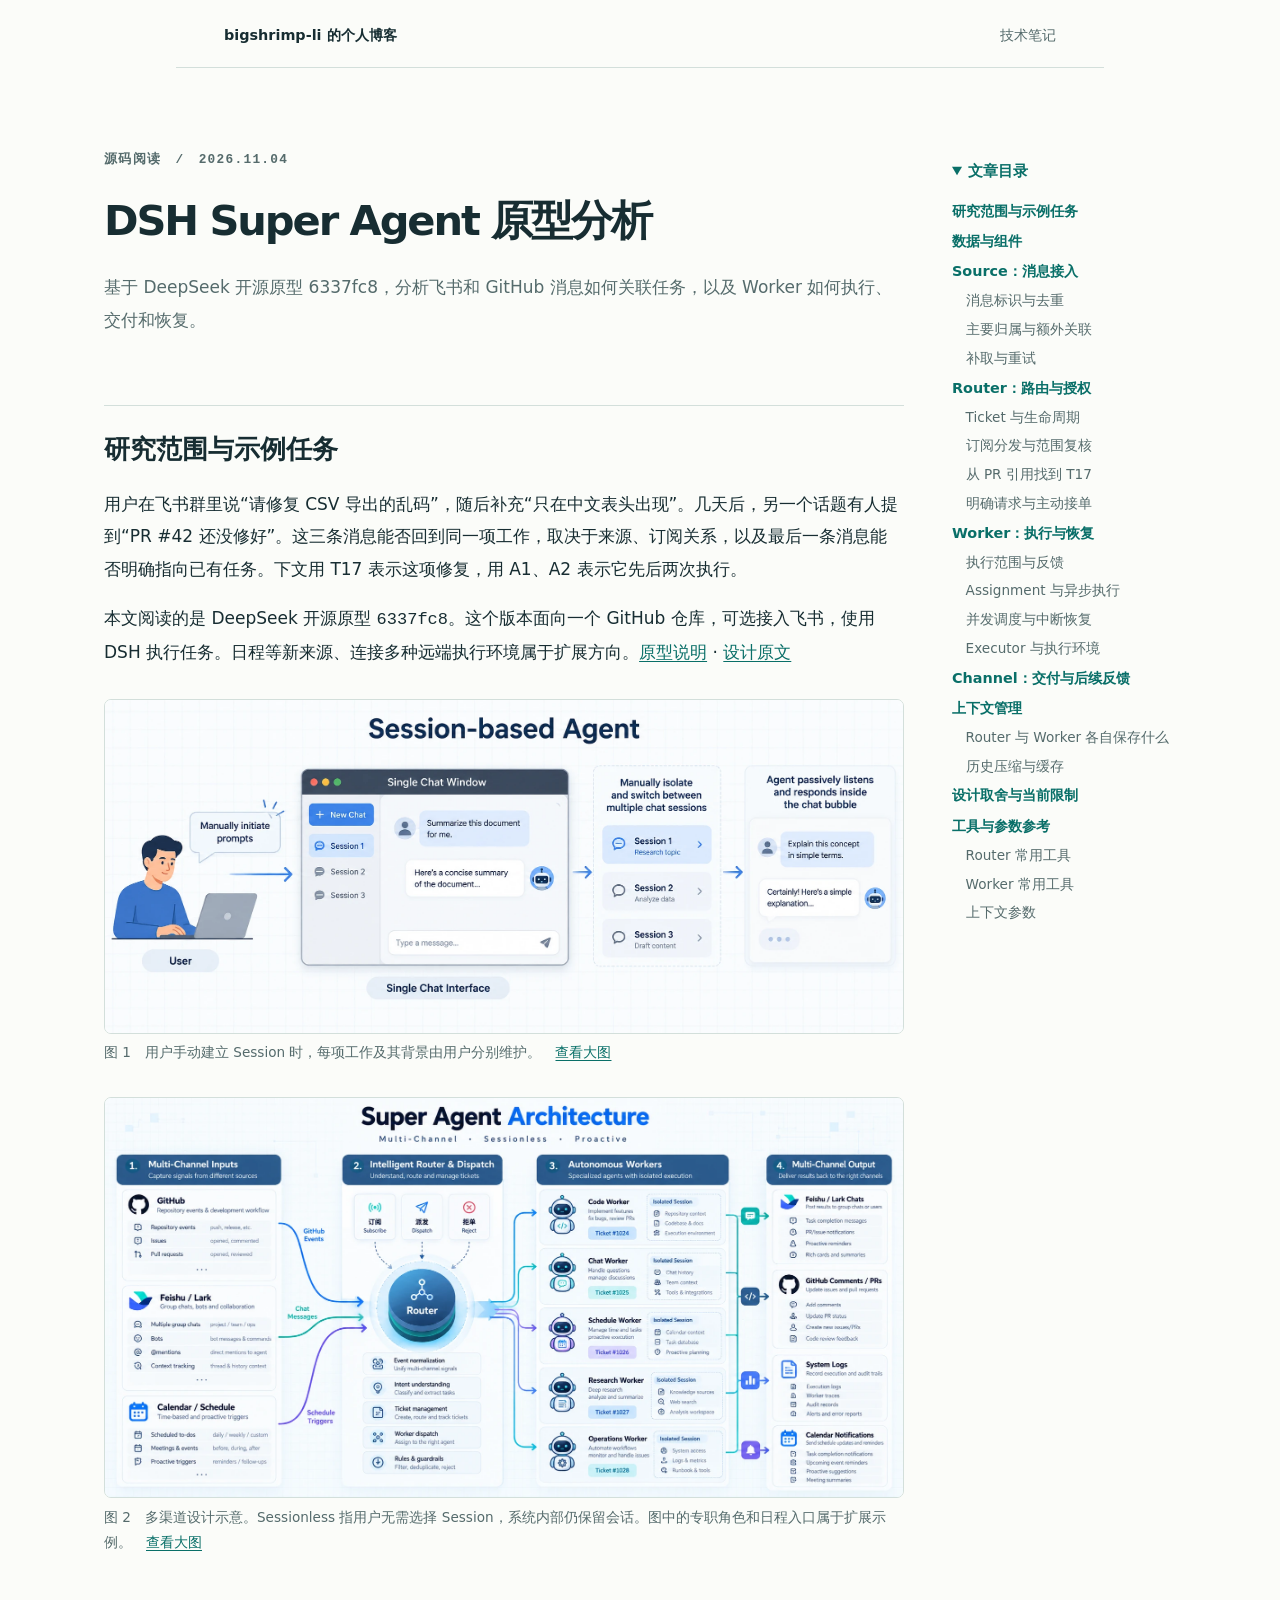
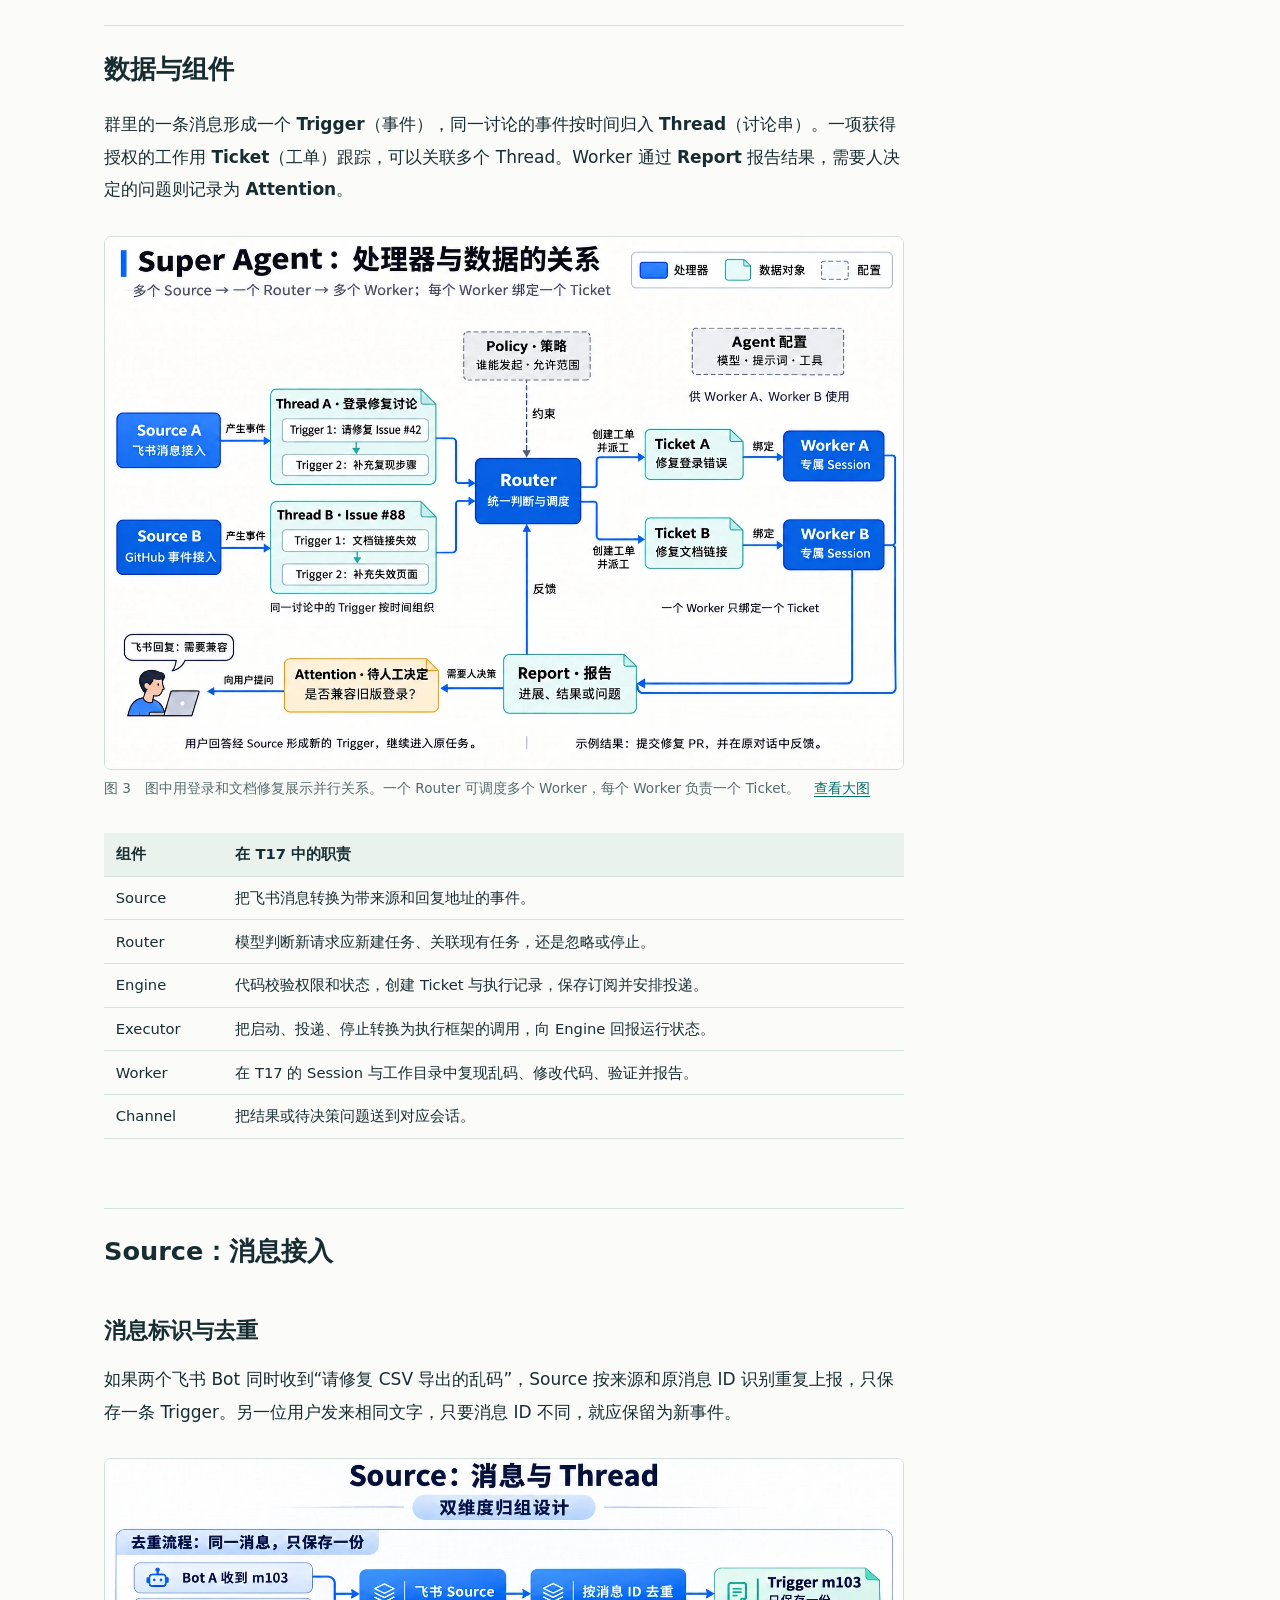
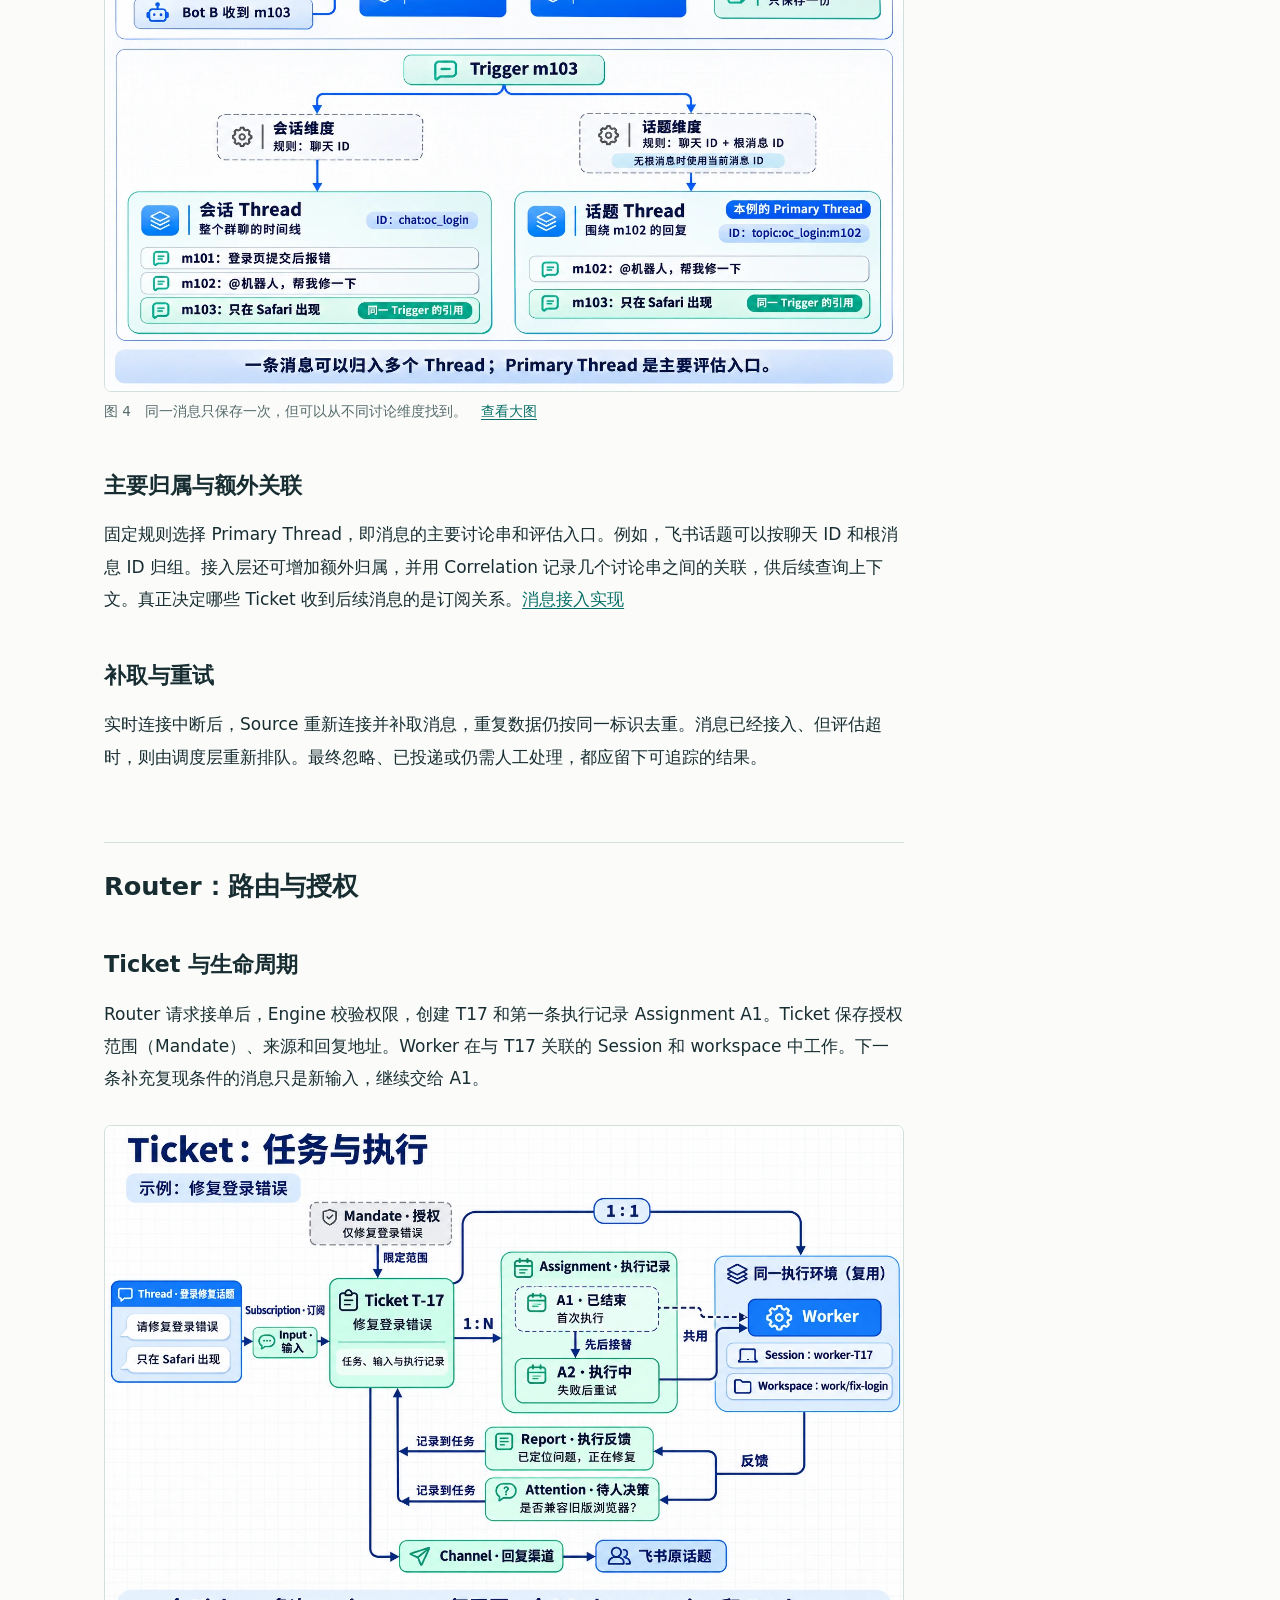
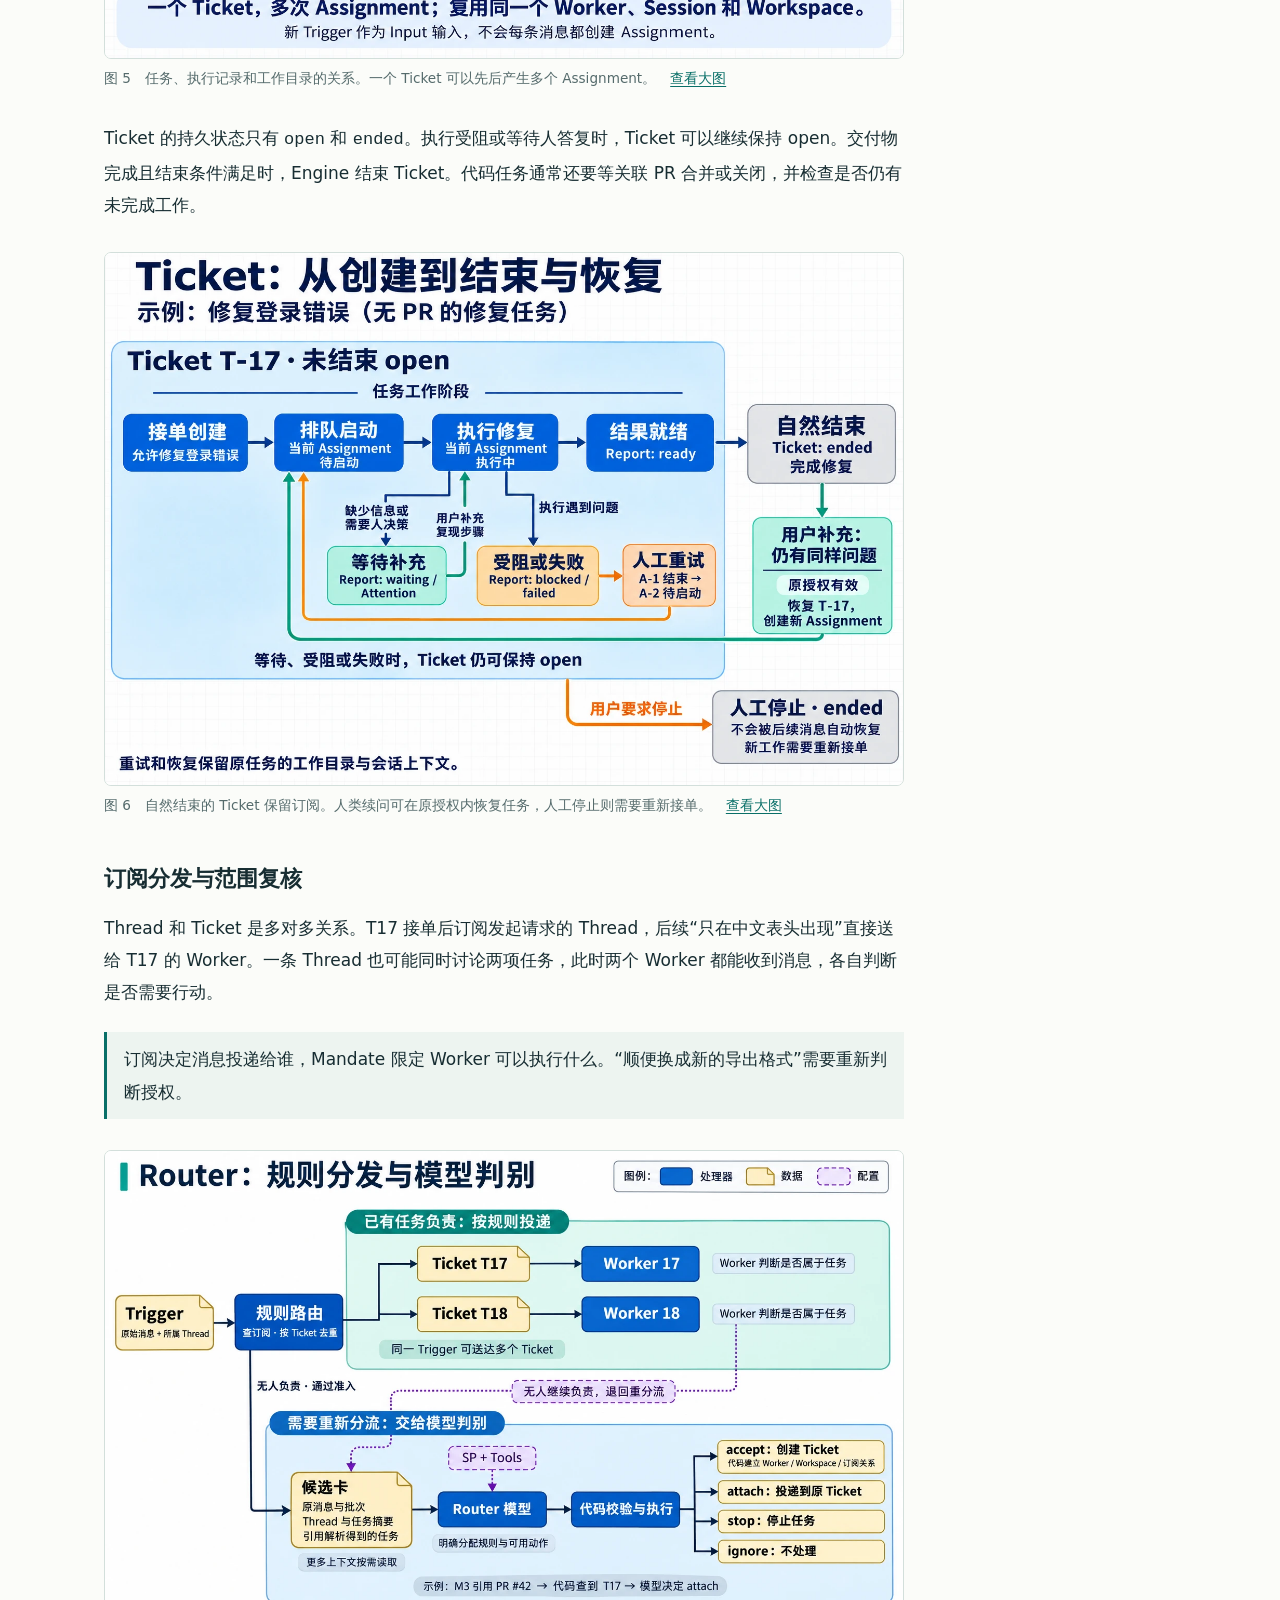
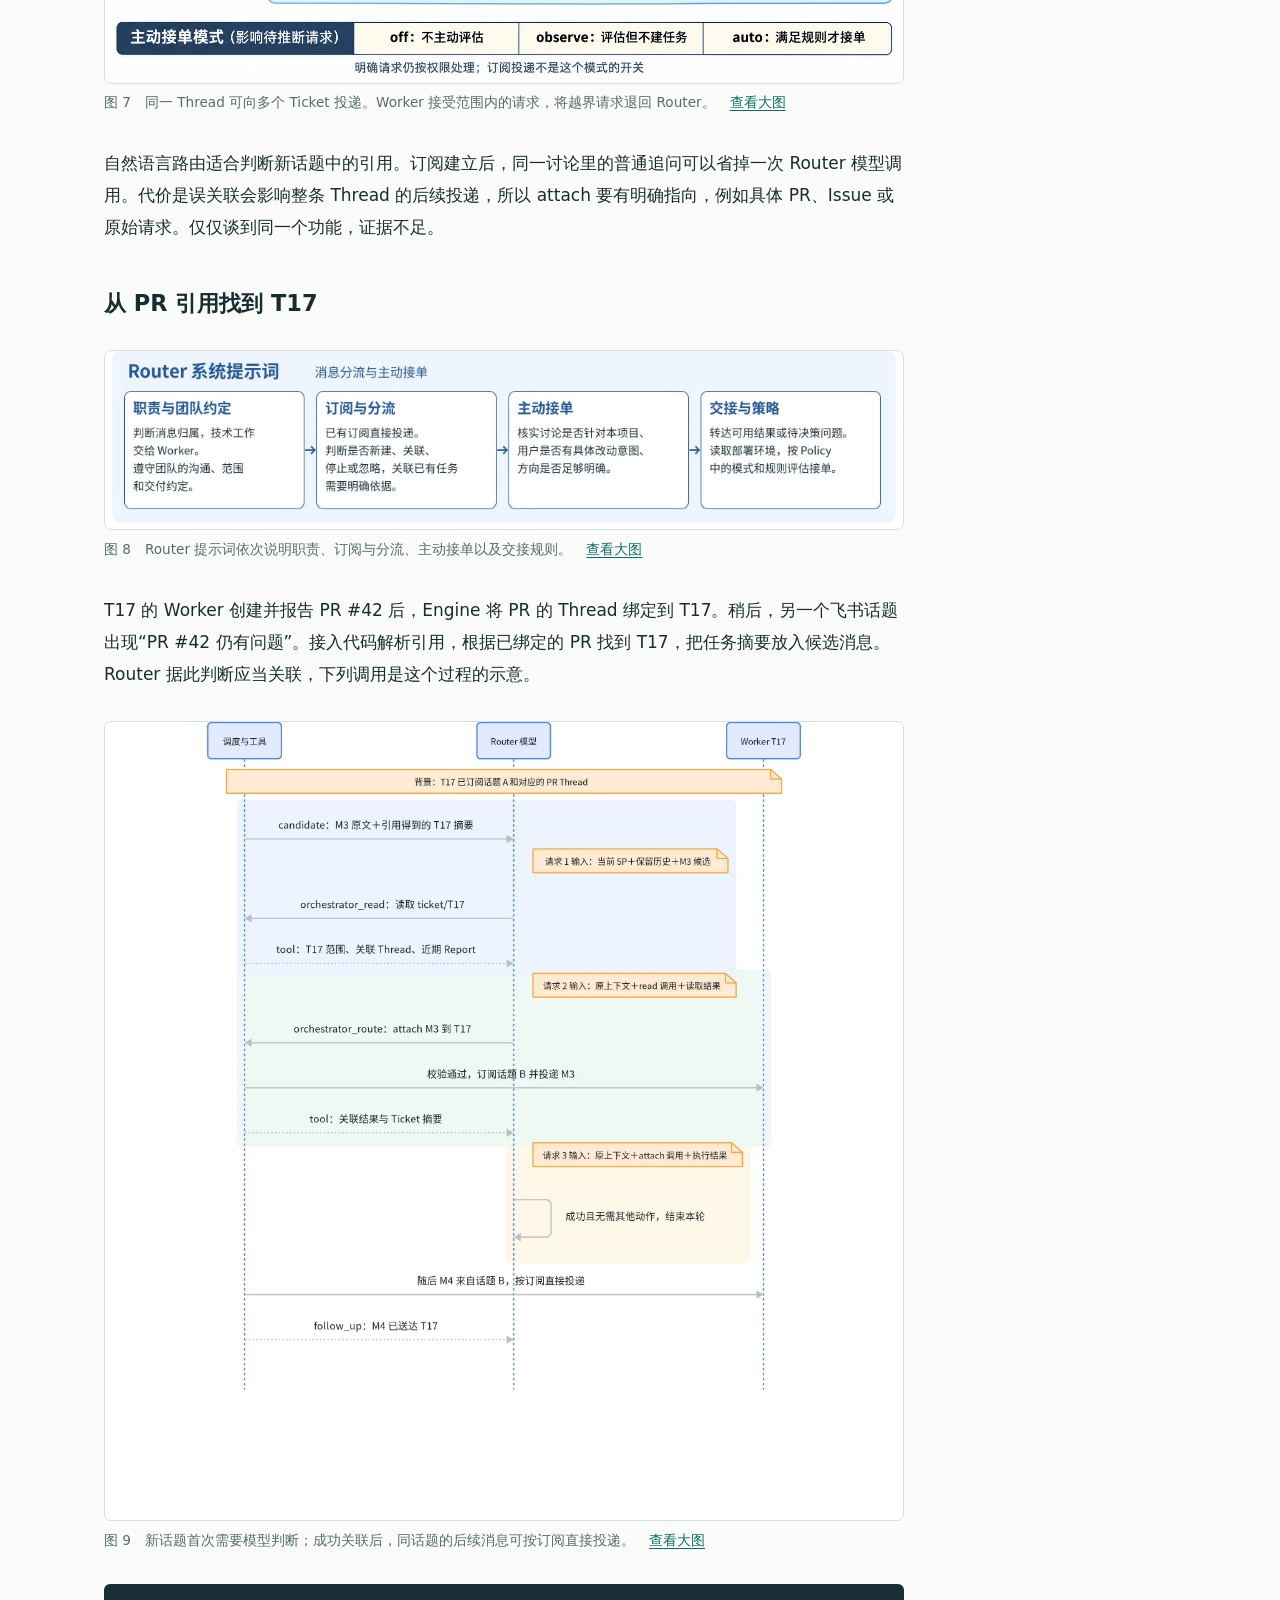
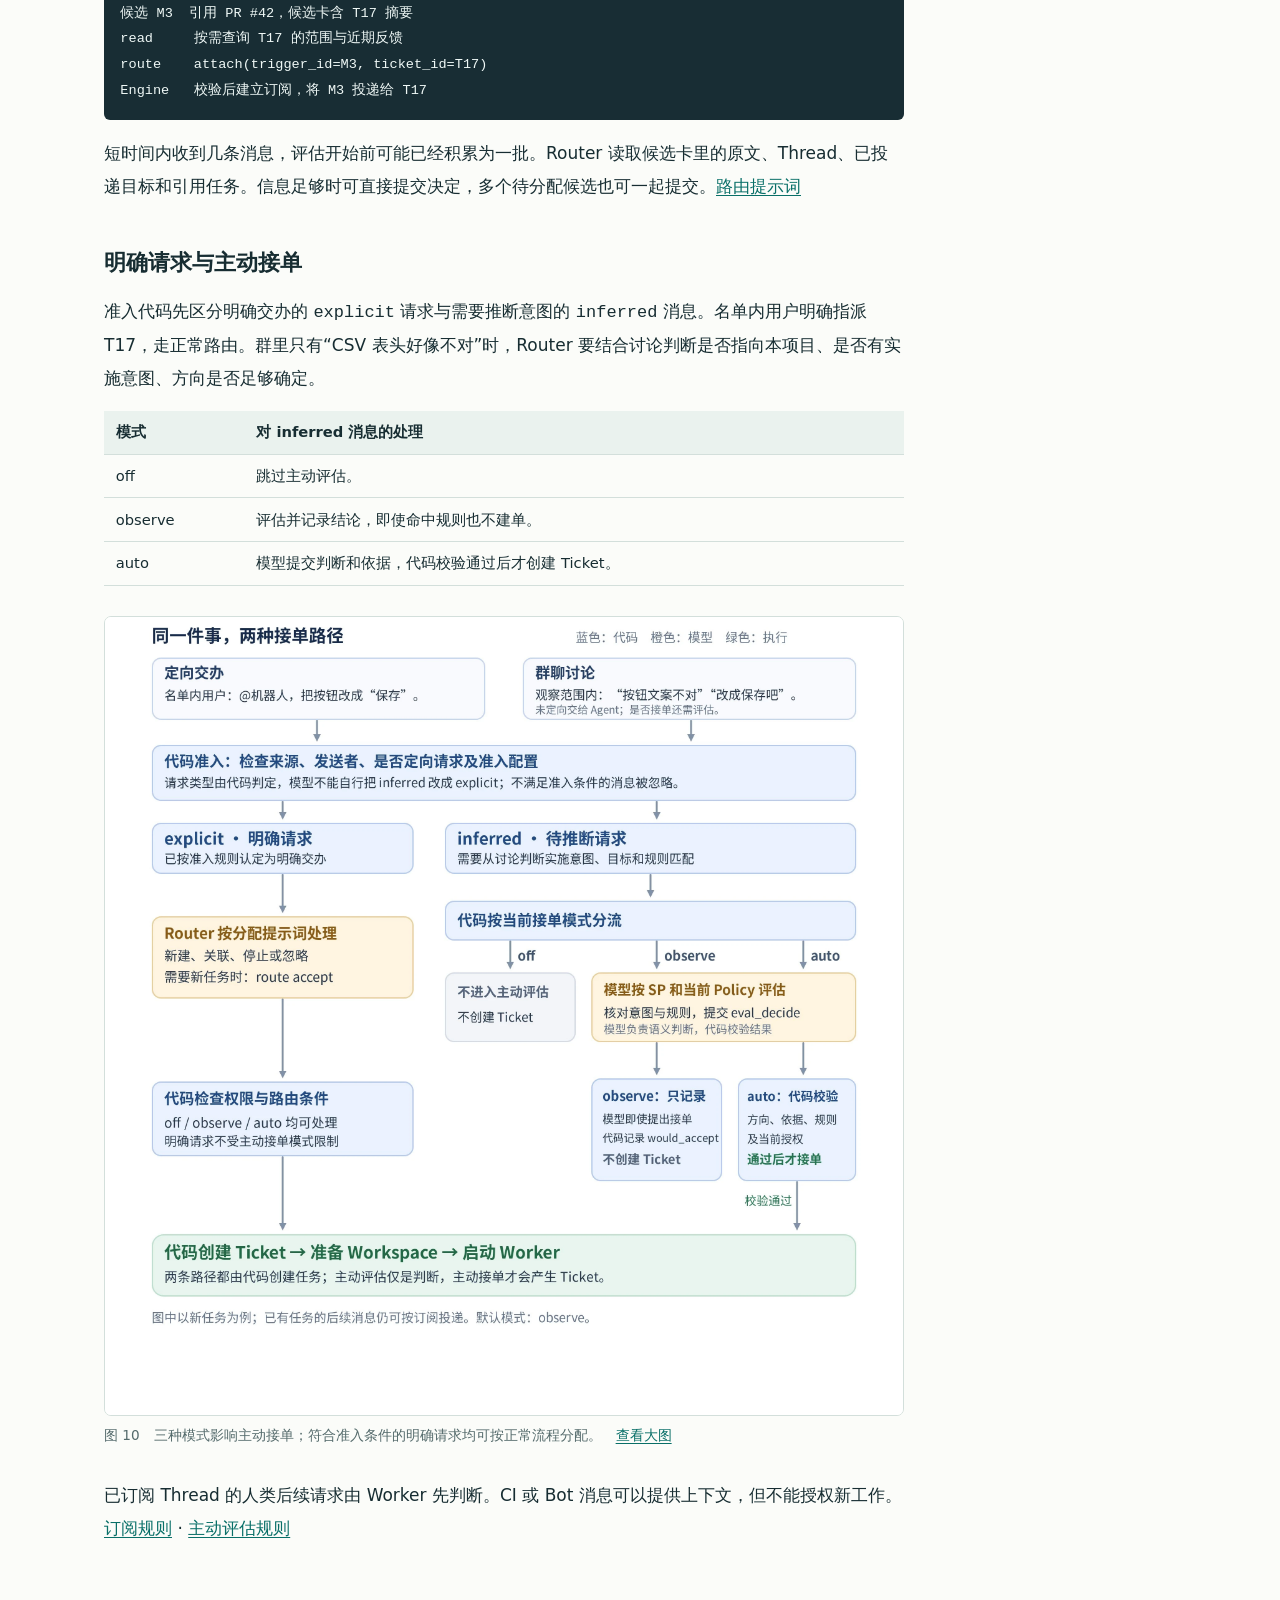
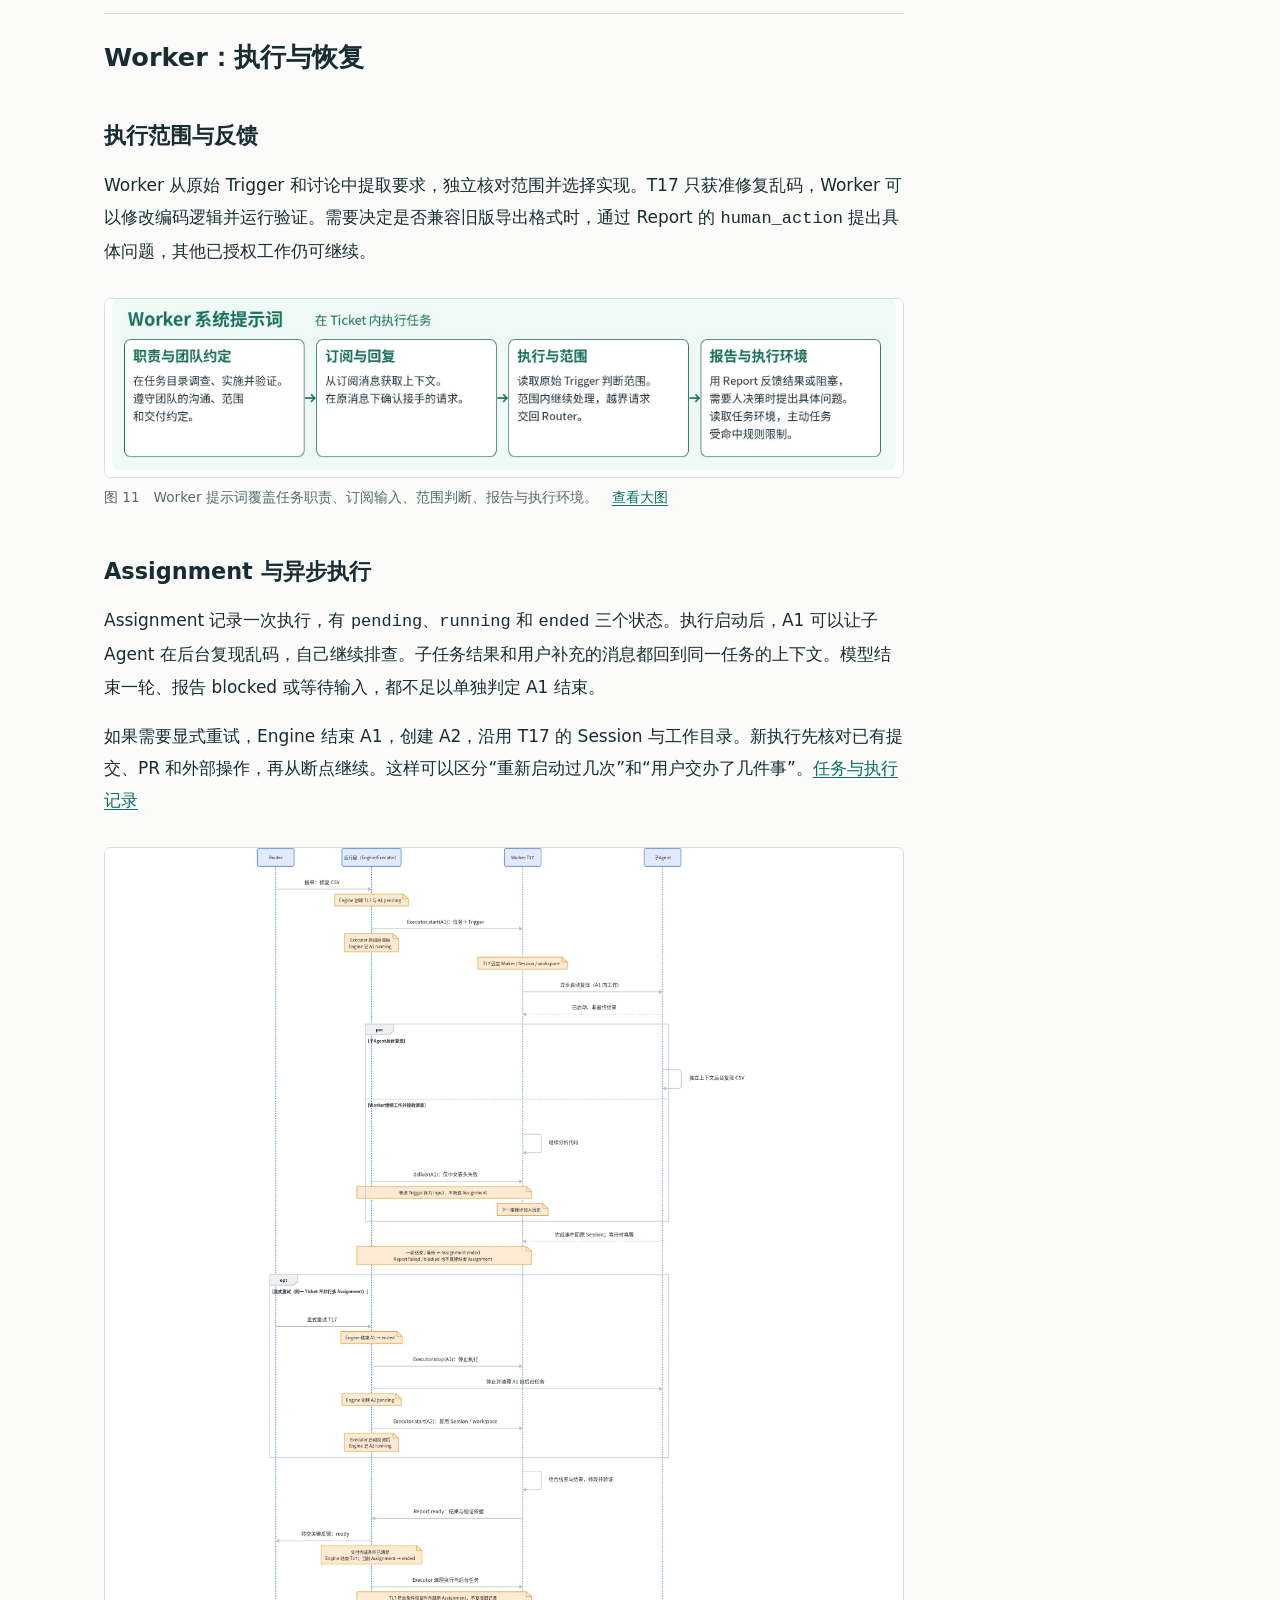
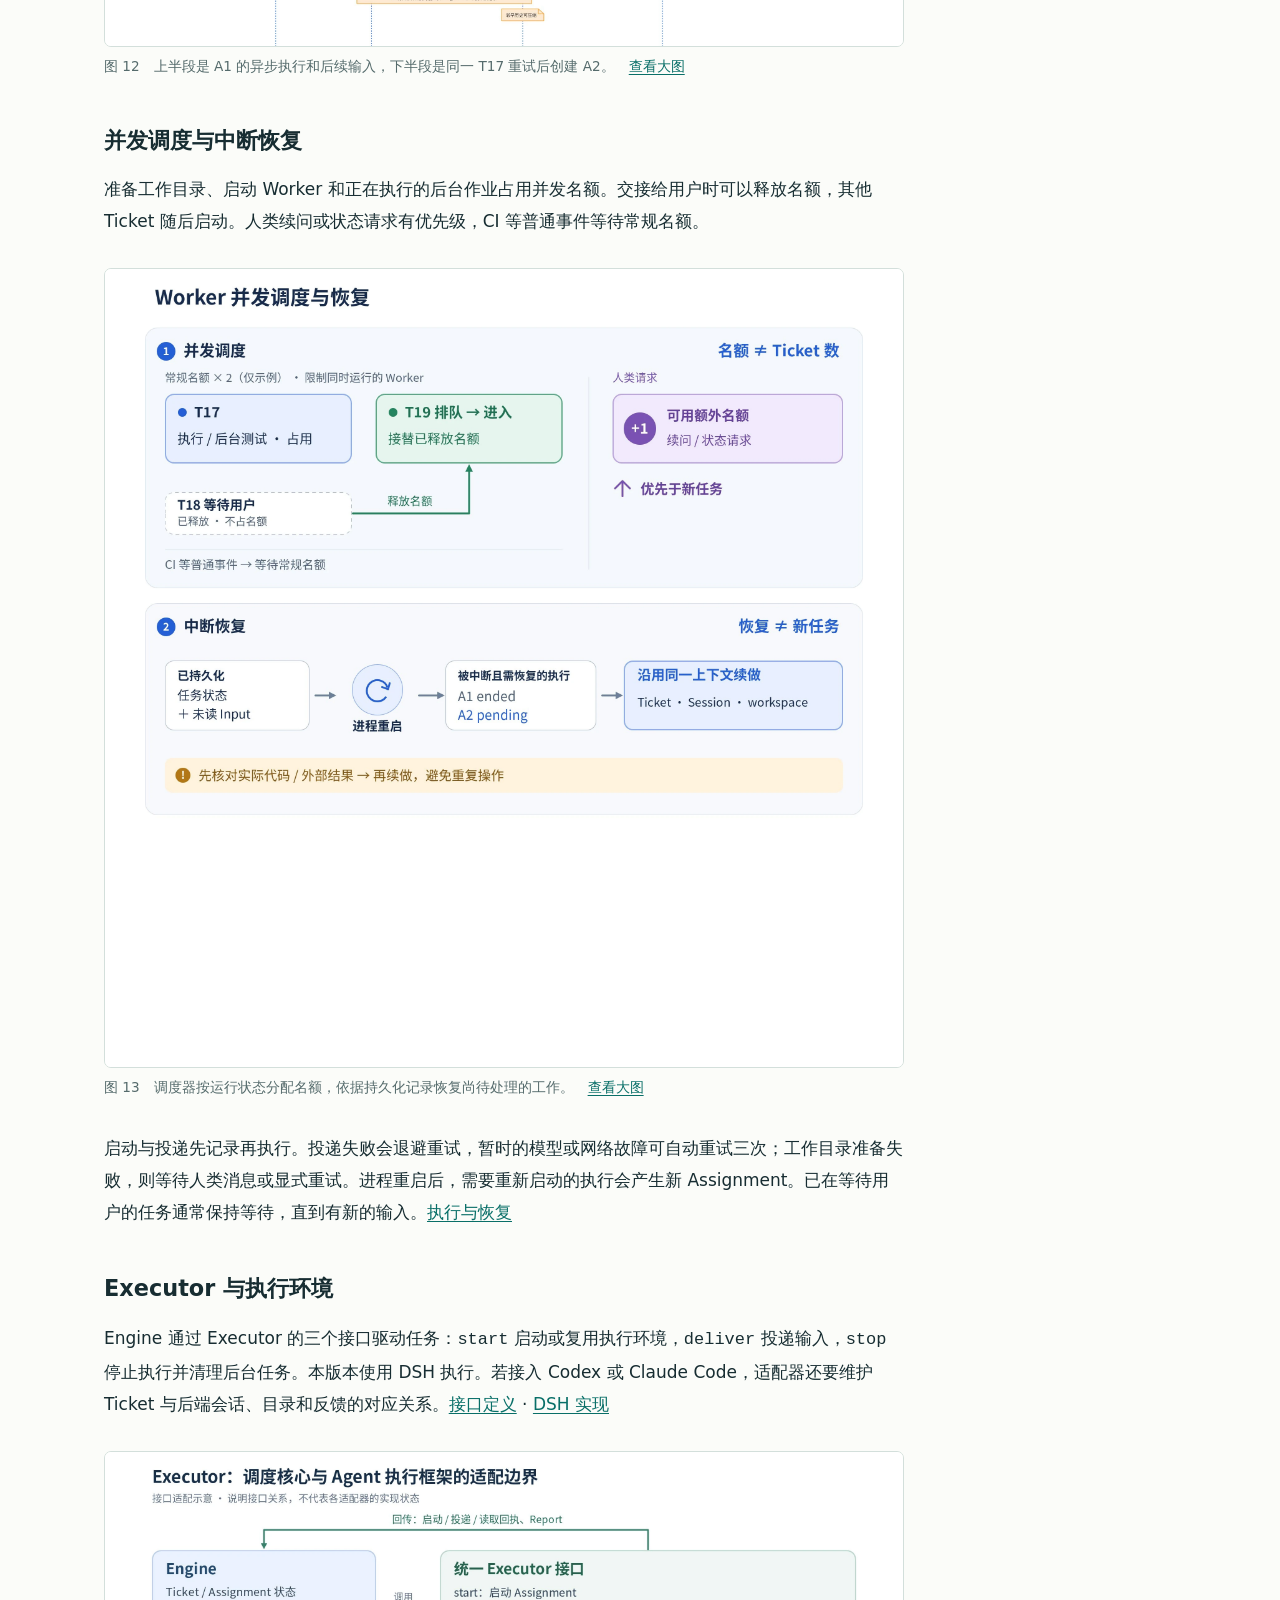
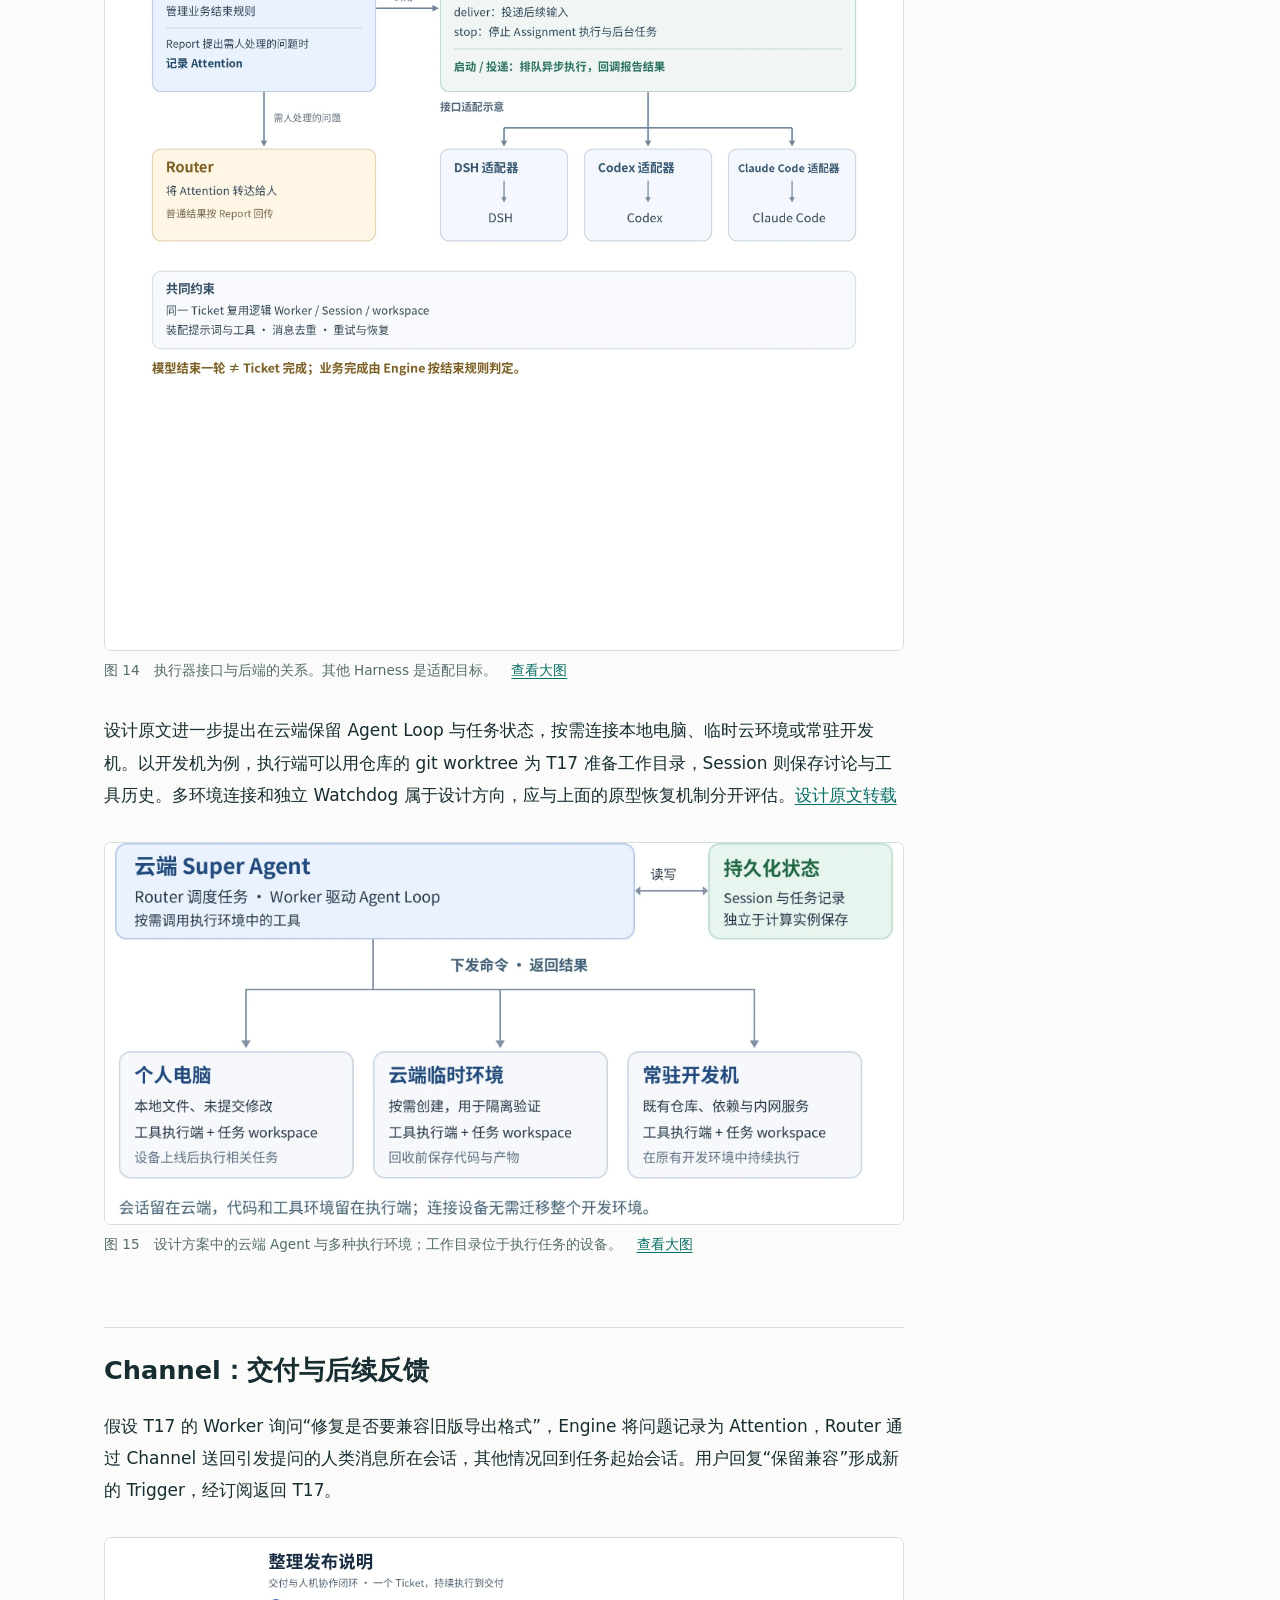
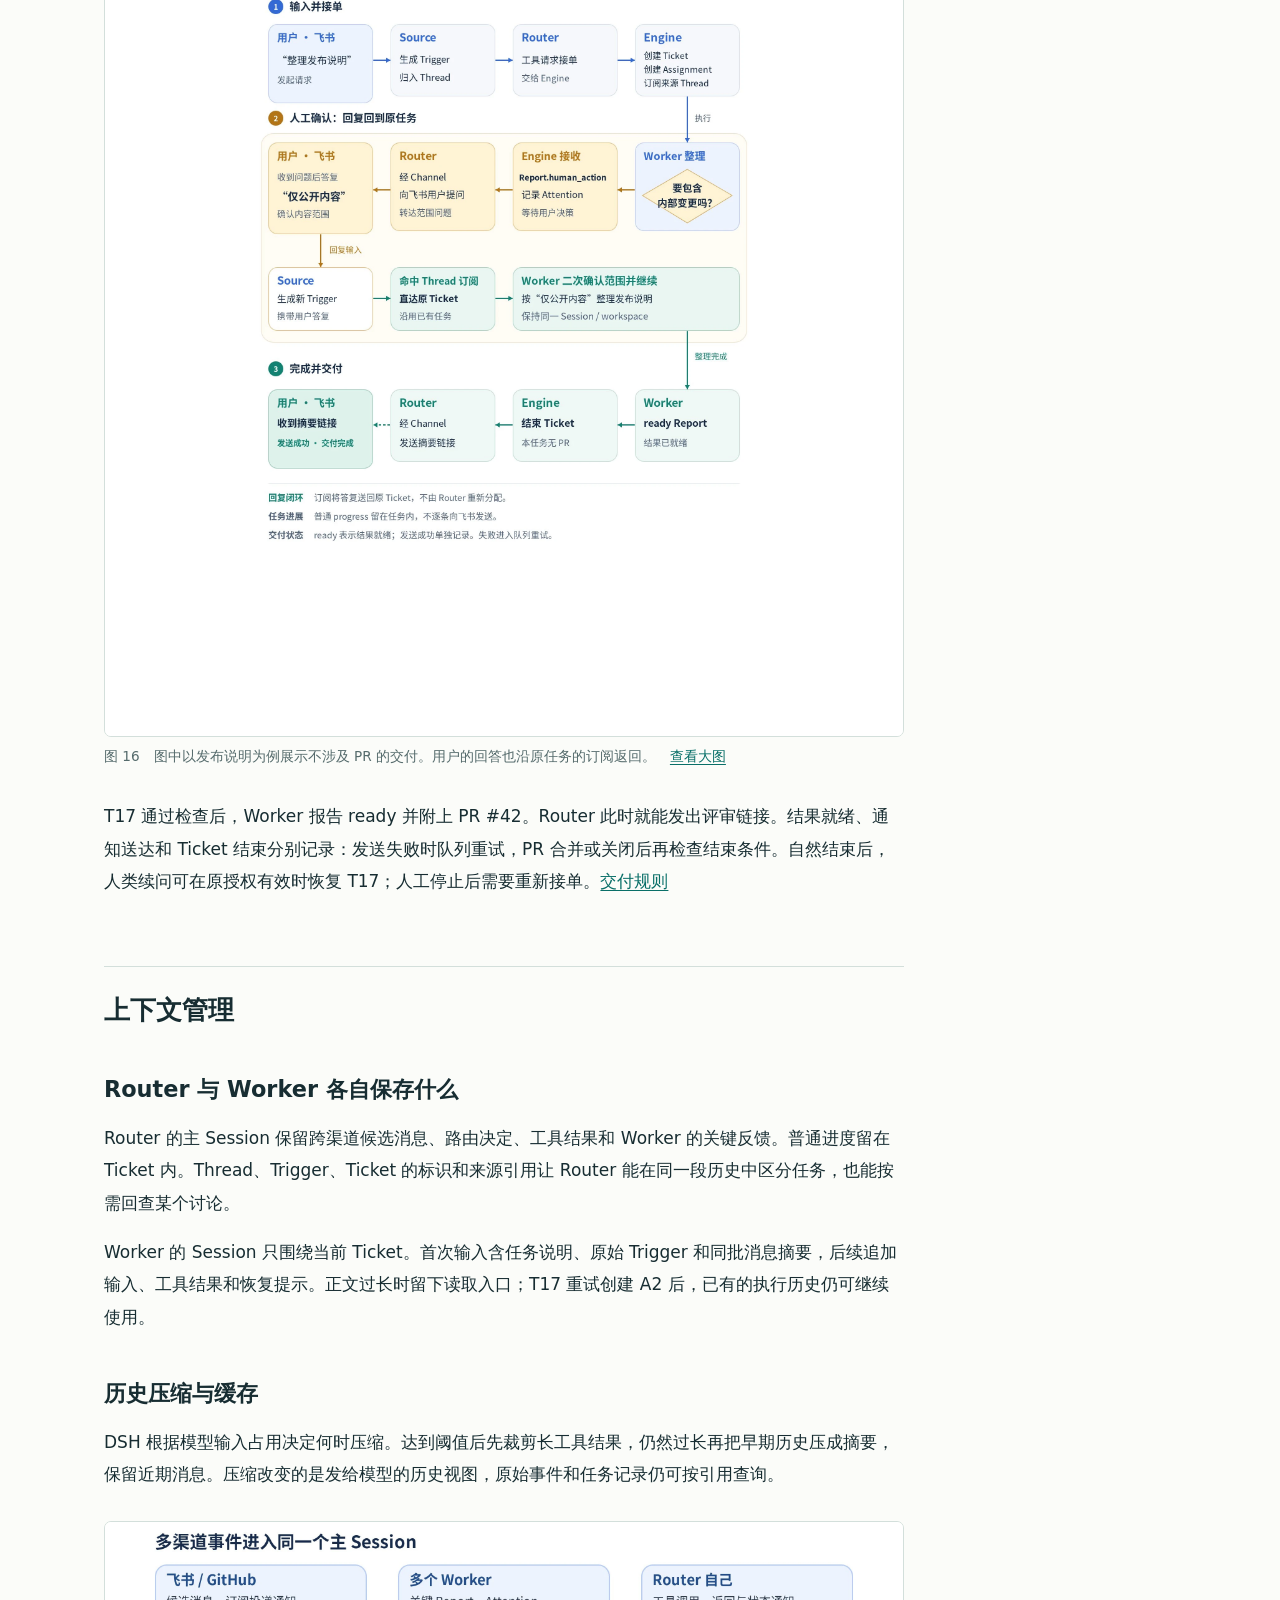
==== commit fa35b578: "Revise DSH Super Agent article as a prototype walkthrough" ====
--- a/posts/dsh-super-agent/index.html
+++ b/posts/dsh-super-agent/index.html
@@ -1 +1,88 @@
-<!doctype html><html lang="zh-CN"><head><meta charset="utf-8"><meta name="viewport" content="width=device-width,initial-scale=1"><title>当 Agent 不再等你开一个 Session：从一条飞书消息读懂 DSH Super Agent · bigshrimp-li</title><meta name="description" content="从飞书群里的请求到 GitHub 上的交付，拆解 DSH Super Agent 如何组织上下文、分配任务，以及在中断后继续工作。"><link rel="stylesheet" href="../../style.css"></head><body><header><a href="/">bigshrimp-li 的个人博客</a><span>技术笔记</span></header><main><article><div class="meta">AGENT 设计笔记　/　2026.11.04</div><h1>当 Agent 不再等你开一个 Session</h1><div class="subtitle">从一条飞书消息读懂 DSH Super Agent</div><p class="lead">从飞书群里的请求到 GitHub 上的交付，拆解 DSH Super Agent 如何组织上下文、分配任务，以及在中断后继续工作。</p><nav aria-label="文章目录"><a href="#background">从会话走向任务</a><a href="#concepts">一条消息如何成为任务</a><a href="#source">Source · 接入消息</a><a href="#router">Router · 分配任务</a><a href="#worker">Worker · 持续执行</a><a href="#channel">Channel · 交付与反馈</a><a href="#reflections">我的看法</a></nav><h2 id="background">从会话走向任务</h2><p>一个开发者在飞书群里请 Agent 修复登录错误，随后又在 GitHub 上补了复现步骤。传统的会话型助手需要人把两段讨论接起来。读 DeepSeek 的 Super Agent 原型时，我最感兴趣的正是这个问题：如果用户沿用手边的工作平台，谁来判断两条消息属于同一件事？</p><p>在独立 Session 中，任务边界由用户划定。修代码开一个会话，整理资料再开一个。好处是上下文清楚，代价是每次出现新线索，都要有人找回正确的会话。</p><figure><a href="assets/figure-9.webp"><img loading="lazy" src="assets/figure-9.webp" alt="主流 Agent 基于会话隔离的工作机制与局限"></a><figcaption>主流 Agent 基于会话隔离的工作机制与局限</figcaption></figure><p>Super Agent 把这些协调工作交给系统。作为个人开发者，你可以在飞书群里分配任务、在 GitHub 中补充问题，也可以用日程触发工作。多个输入源接入同一 Router，再由多个 Worker 并行处理，结果回到相应渠道。</p><figure><a href="assets/figure-11.webp"><img loading="lazy" src="assets/figure-11.webp" alt="Super Agent 多通道输入、智能路由、独立 Worker 与多通道交付全景"></a><figcaption>Super Agent 多通道输入、智能路由、独立 Worker 与多通道交付全景</figcaption></figure><p>这个分工可以沿一条消息来读：Source 接收事件，Router 判断任务归属，Worker 在自己的上下文里执行，Channel 把结果或问题送回用户。本文以<a href="https://github.com/deepseek-ai/dsh-superagent-prototype/tree/6337fc823ce20251c8de8085948165c81aaa701e">开源原型 6337fc8</a> 为准，并结合<a href="https://zhuanlan.zhihu.com/p/2099987320443237060">设计原文</a>区分已实现的机制与扩展方向。</p><h2 id="concepts">一条消息如何成为任务</h2><p>以一次登录修复和一次文档修复为例。读图时可以先找三个做事的角色，再看它们传递的数据。</p><figure><a href="assets/figure-15.webp"><img loading="lazy" src="assets/figure-15.webp" alt="处理器与数据对象的区别，以及多来源、多工单的执行关系"></a><figcaption>处理器与数据对象的区别，以及多来源、多工单的执行关系</figcaption></figure><ul><li><b>Source（消息源处理器）</b>接入外部事件。图中的两个 Source 分别接入飞书和 GitHub，为事件提供稳定的 Trigger ID、所属 Thread 和回复渠道。</li><li><b>Trigger（触发事件）</b>记录一条具体消息或事件，例如“请修复 Issue #42”或“补充复现步骤”。Trigger 是数据，由 Source 产生，交给系统处理。</li><li><b>Thread（线程）</b>按时间组织同一 Source 下、属于同一讨论的一组 Trigger。一个 Source 可以包含多个 Thread，例如不同的飞书话题或 GitHub Issue。</li><li><b>Router（路由调度处理器）</b>统一接收多个 Source 的输入，判断是否接单并安排执行。新任务建立 Ticket，已有任务的后续消息则交给对应 Worker。</li><li><b>Policy（策略配置）</b>为 Router 提供判断规则，规定谁可以发起工作、什么情况可以接单，以及允许处理的范围。</li><li><b>Ticket（工单数据）</b>记录一项明确且获得授权的任务，包括工作范围和执行状态。图中的两个 Ticket 分别对应登录修复和文档修复。</li><li><b>Worker（执行处理器）</b>是运行中的 Agent 实例，每个 Worker 只绑定一个 Ticket，并保留该任务的 Session 上下文。一个 Router 可以调度多个 Worker，分别处理不同任务。</li><li><b>Agent（智能体）及其配置</b>定义 Worker 的工作方式，包括模型、提示词、工具和技能。多个 Worker 可以使用相同配置，但各自处理自己的工单。</li><li><b>Report（报告数据）与 Attention（待人工决定数据）</b>记录执行反馈。Worker 用 Report 报告进展或结果；需要人作出选择时，提出 Attention，例如“是否兼容旧版登录？”用户回答经 Source 形成新的 Trigger，继续进入原任务。</li></ul><h2 id="source">Source · 接入消息</h2><p>Source 要解决三个问题：怎样接到消息，怎样找到同一讨论的上下文，断线或超时后怎样找回未处理的事件。</p><figure><a href="assets/figure-19.webp"><img loading="lazy" src="assets/figure-19.webp" alt="消息去重与双维度 Thread 归组示意"></a><figcaption>消息去重与双维度 Thread 归组示意</figcaption></figure><p><b>接入。</b>Source 可以通过飞书机器人接收消息、轮询 GitHub 动态，也可以扩展定时提醒等来源。例如，同一条群消息被实时监听和历史补取读到多次，或被多个 Bot 重复上报，都应得到相同的 Trigger ID，最终只保存一份。判断依据是消息标识，而不是文字是否相同。</p><p><b>线程归属。</b>一个 Source 下可以有多个 Thread，每个 Thread 按时间组织多条 Trigger。固定规则决定消息的 Primary Thread，例如按“聊天 ID + 根消息 ID”把登录修复讨论归到一起；Primary Thread 仍是 Thread，只是承担这条消息的主要归属和评估入口。额外关联则针对特定源头：例如扩展接收规则，将登录群绑定到 Issue #42，让群消息同时归入该 Issue 的 Thread，但不改变原来的 Primary Thread。这种额外归属会建立 <a href="https://github.com/deepseek-ai/dsh-superagent-prototype/blob/6337fc823ce20251c8de8085948165c81aaa701e/src/core/intake.ts">Correlation</a>，便于查找相关上下文，不会复制消息，也不会自动转发后续消息。</p><p><b>异常兜底。</b>消息还应有可追踪的处理结果。例如，断线时由 Source 重连并补取消息；修复请求的评估超时后，由核心调度层重新排队重试。重试后仍未完成，就在管理面板提示用户介入。无需处理的消息也应记录原因，避免消息没有结果就消失。</p><h2 id="router">Router · 分配任务</h2><p>当一条消息进入系统，Router 先判断它属于哪项任务。任务由 Ticket 表示。建立 Thread 与 Ticket 的订阅后，后续消息就有了固定去向，Worker 只需判断新消息是否仍在授权范围内。</p><h3>Ticket</h3><p>Ticket 是一项定义清楚、获得授权的任务。我们以下图中的“修复登录错误”为例，看看任务范围、执行上下文、消息输入和结果反馈如何组织。</p><figure><a href="assets/figure-27.webp"><img loading="lazy" src="assets/figure-27.webp" alt="Ticket、Assignment 与执行环境的关系"></a><figcaption>Ticket、Assignment 与执行环境的关系</figcaption></figure><ul><li><b>Mandate（授权）：</b>规定任务可以做什么。例如，允许修复登录错误，不代表可以顺带重做整个账号系统。后续消息不会自动扩大授权范围。</li><li><b>Workspace（工作目录）：</b>Worker 执行 Ticket，使用该任务固定的工作目录和独立的会话上下文，保留代码、文件和处理过程。</li><li><b>Assignment（执行记录）：</b>记录 Ticket 的一次执行，状态为待启动、执行中、已结束。一个 Ticket 可以因重试或恢复先后产生多个 Assignment，仍沿用同一任务的 Session 和 workspace。</li><li><b>Input（输入）：</b>记录送入 Ticket 的内容，包括后续 Trigger、策略变化和补充说明。例如，“只在 Safari 出现”会作为新的 Input 交给 Worker，不会因此创建新的 Assignment。</li><li><b>Subscription（订阅）：</b>连接 Ticket 与 Thread，让话题中的后续消息持续进入任务。一个 Ticket 可以订阅多个 Thread，一个 Thread 也可以被多个 Ticket 订阅。</li><li><b>Report 与 Attention：</b>Worker 用 Report 报告进展、等待、就绪、受阻、失败或无需处理，供 Router 跟进；需要人决策时，用 Attention 记录具体问题，例如“是否需要兼容旧版浏览器？”</li><li><b>Channel（回复渠道）：</b>记录任务可以向哪里回复，例如发起请求的飞书话题。一个 Ticket 可以有多个回复渠道。</li></ul><h4>生命周期</h4><p>我们继续用下图看看这个任务如何从创建走到结束，并在收到后续消息时恢复。Ticket 本身只有未结束（open）和已结束（ended）两种状态；排队、执行、等待或受阻，是根据 Assignment、Report 和待处理输入判断出的工作阶段。</p><figure><a href="assets/figure-31.webp"><img loading="lazy" src="assets/figure-31.webp" alt="Ticket 生命周期示例"></a><figcaption>Ticket 生命周期示例</figcaption></figure><ol><li><b>创建：</b>Router 接单后创建 Ticket，记录授权范围、来源消息和回复渠道，建立相关 Thread 的订阅，并创建第一个待启动的 Assignment。</li><li><b>执行：</b>Worker 启动后，Assignment 进入执行中。Worker 在任务的工作目录和会话上下文中处理输入，并通过 Report 反馈进展。后续消息可以继续进入同一任务。</li><li><b>等待与重试：</b>缺少新消息时等待 Trigger，需要人决策时提出 Attention。受阻或失败时，Ticket 通常仍未结束，等待人工补充信息或重试。重试会结束旧 Assignment、创建新 Assignment，并复用原有会话和工作目录。</li><li><b>结束：</b>没有待完成的关联交付时，Worker 报告结果就绪，Ticket 可以结束；判断无需继续处理时，也可以结束。若任务关联了代码合并请求（PR），结果就绪后还需等待相关 PR 合并或关闭，并确认没有未完成工作。用户主动停止也会结束 Ticket。</li><li><b>恢复：</b>自然结束的 Ticket 保留订阅。用户在任务所属 Thread 中继续发消息时，只要原授权仍有效，就可以恢复同一 Ticket，并创建新的 Assignment；机器人消息不会自动恢复任务。被用户主动停止的 Ticket 不会这样恢复，新的工作需要重新接单。</li></ol><p>例如，登录修复完成后，用户补充“另一个浏览器仍有同样的问题”，任务可以在原授权范围内继续；如果用户改为要求新增登录方式，Worker 应将请求退回 Router，重新判断任务归属和授权。</p><h3>路由</h3><p>分工包含两层判断：Router 模型决定新请求进入哪个 Ticket，Engine 校验后建立 Thread 与 Ticket 的订阅；后续消息按订阅直接投递，由 Worker 再判断是否在任务范围内。订阅决定消息送到哪里，不代表消息一定需要执行。我们以下图为例。</p><figure><a href="assets/figure-36.webp"><img loading="lazy" src="assets/figure-36.webp" alt="Thread 与 Ticket 的订阅分发"></a><figcaption>Thread 与 Ticket 的订阅分发</figcaption></figure><p>一个 Thread 可以向多个 Ticket 投递，每个 Worker 独立判断：任务内的消息继续处理，无关消息无需动作，超出范围的请求退回 Router。人类追问只要仍有 Worker 负责，Router 就不会重复分配；用户要求停止时例外。</p><h4>提示词与工具</h4><p>我们先看 Router 的系统提示词的大致内容。</p><figure><a href="assets/figure-40.webp"><img loading="lazy" src="assets/figure-40.webp" alt="Router 系统提示词的组织顺序"></a><figcaption>Router 系统提示词的组织顺序</figcaption></figure><p>Router 依据订阅、消息引用和接单策略作出判断，再用工具提交决定。下表省略工具名的 <code>orchestrator_</code> 前缀，例如 <code>eval_decide</code> 的完整名称是 <code>orchestrator_eval_decide</code>。</p><table><thead><tr><th><p>工具</p></th><th><p>模型用它做什么</p></th></tr></thead><tbody><tr><td><p>read</p></td><td><p>查询消息、Thread、Ticket、Report 和配置。</p></td></tr><tr><td><p>route</p></td><td><p>提交 accept、attach、stop 或 ignore，处理明确请求；也可直接忽略明显无关的待推断候选。</p></td></tr><tr><td><p>eval</p></td><td><p>加载待推断候选的讨论窗口和相关任务，供当前模型判断。</p></td></tr><tr><td><p>eval_read</p></td><td><p>继续读取该评估需要的原消息、更多讨论、图片或相关文件。</p></td></tr><tr><td><p>eval_decide</p></td><td><p>提交主动评估结论、逐条规则判断和实施依据，由代码校验；不是另调用一个评估模型。</p></td></tr><tr><td><p>reply</p></td><td><p>向用户转交结果、回答或需要人决策的问题。</p></td></tr></tbody></table><p>此外还有任务状态查询、重试、补充事实、重新送评、取消订阅和配置维护工具，以及受限的技能、文件和命令工具。它们服务于路由与管理；具体实现仍交给 Worker。</p><h5>上下文组织</h5><p>我们先看 Router 如何组织上下文。飞书、GitHub 的候选消息、订阅投递通知，以及多个 Worker 的关键反馈，都进入同一个主 Session；Router 的工具调用、返回和部分状态变化也会追加。每次模型请求带上当前 SP、工具定义和保留的历史，用 Thread、Trigger、Ticket 标识区分来源与任务。下图展示历史如何累积，以及压缩后如何继续使用。</p><figure><a href="assets/figure-46.webp"><img loading="lazy" src="assets/figure-46.webp" alt="主 Session 的上下文与压缩"></a><figcaption>主 Session 的上下文与压缩</figcaption></figure><p>主 Session 保留的是调度过程，不会合并 Worker 的完整对话。普通进度 Report 若未回答用户问题，不会转发；Report 摘要超过 600 字符会截断，并附上完整结果的读取入口。</p><p><b>历史变长后，DSH 按上下文容量触发压缩。</b>每个执行步骤开始前，系统检查占用，不按消息条数或固定时间压缩。当前依赖版本的默认阈值如下，实际值随模型窗口、输出预留和配置变化：</p><pre><code>压缩阈值 = min(上下文窗口 × 80%,<br>               上下文窗口 − 预留输出 tokens − 65,536)</code></pre><p>达到阈值后，先裁剪超过 8,192 字符的工具结果，保留前 4,096 和后 1,024 字符。若仍超限，再将较早历史合成摘要，保留近期原文；默认近期保留预算为“上下文窗口减去预留输出”后的 16%，并避免拆开工具调用与返回。模型实际报上下文超限时会强制压缩恢复，也支持手动压缩，这两种路径不套用常规近期保留比例。</p><p>压缩改变的是后续发送给模型的历史视图，原始事件和任务记录仍保留。Router 因而可以同时看到“较早调度的摘要”和“近期消息原文”，需要任务详情时再通过 read 查询。</p><p>缓存复用分为图中的两个阶段。生成摘要时，DSH 默认沿用此前的模型、SP 和工具定义，在待压缩历史后追加总结指令，争取复用相同前缀。摘要 S 替换历史 H 后，原来的前缀发生变化；即使近期原文 R 没变，也不能单独沿用它在旧前缀下的缓存。新前缀建立缓存后，后续追加消息才能再次受益。</p><p>裁剪工具结果、修改 SP 或工具定义、切换模型，都可能缩短可复用的前缀。同一个 Session 不保证缓存命中，实际情况应查看 prompt_cache_hit_tokens 和 prompt_cache_miss_tokens。</p><h5>工具调用</h5><p>接着看 Router 如何使用这些上下文完成投递。话题 A 中，用户先请求修复 CSV 导出，再补充复现条件；评估启动前入队的消息可组成一个批次。Router 接单创建 T17，代码启动 Worker 并建立订阅；Worker 随后提交并绑定 PR #42。用户在未被订阅的话题 B 发来 M3“PR #42 仍有问题，请继续修复”，代码通过 PR Thread 的订阅关系找到 T17，将任务摘要加入候选卡。我们以下图为例。</p><figure><a href="assets/figure-56.webp"><img loading="lazy" src="assets/figure-56.webp" alt="一次跨话题投递中的模型与工具调用"></a><figcaption>一次跨话题投递中的模型与工具调用</figcaption></figure><p>M3 进入主 Session 后，模型先用 orchestrator_read 补读 T17，再用 orchestrator_route 关联消息。每次工具调用和返回都会追加到历史，供下一次请求使用；任务信息已经足够时，可以跳过补读。下面只保留关键调用：</p><pre><code>user：M3 原文、话题 B、引用得到的 T17 摘要<br>assistant → orchestrator_read：{&quot;resource&quot;:&quot;ticket/T17&quot;}<br>tool → 返回 T17 的任务范围、关联 Thread 和近期 Report<br>assistant → orchestrator_route：<br>{&quot;decisions&quot;:[{&quot;kind&quot;:&quot;attach&quot;,&quot;trigger_id&quot;:&quot;M3&quot;,&quot;ticket_id&quot;:&quot;T17&quot;}]}<br>tool → 返回关联结果和 Ticket 摘要；模型确认成功后结束本轮</code></pre><p>关联成功后，代码将 M3 投递给原 Worker，并让 T17 订阅话题 B。随后 B 中的 M4“补充复现附件”直接按订阅投递，Router 收到 follow_up，不再重复关联。对于待推断请求，模型则使用 eval、按需 eval_read 和 eval_decide，相关调用和返回也按同样方式追加。</p><h4>接单模式</h4><p>我们先区分 explicit 和 inferred，再看接单模式如何生效。两者由代码根据来源、发送者、是否定向请求和准入配置判定，模型不能自行更改请求类型。</p><ul><li><b>explicit（明确请求）</b>：按准入规则认定为明确交办，例如名单内用户 @机器人分配任务。Router 按权限和分配规则处理。</li><li><b>inferred（待推断请求）</b>：需要结合讨论判断是否应接单。讨论可以已经很明确，但尚未按准入规则认定为明确交办。</li></ul><p>判断讨论中是否有可接的工作，叫“主动评估”；评估通过后创建 Ticket，叫“主动接单”。两条路径都由代码创建 Ticket。我们以下图为例，看同一项文案修改如何处理。</p><figure><a href="assets/figure-64.webp"><img loading="lazy" src="assets/figure-64.webp" alt="明确请求、待推断请求与接单模式"></a><figcaption>明确请求、待推断请求与接单模式</figcaption></figure><p><b>提示词指导模型判断。</b>每次请求的 SP 都带上当前模式和启用规则。explicit 走分配工具 route；inferred 由模型结合上下文检查实施意图、目标和规则，通过 eval_decide 提交判断与依据。语义是否匹配仍依靠模型，代码只校验提交结果和执行条件。</p><p><b>代码控制是否接单。</b>off 不让待推断请求进入主动评估；observe 允许评估，但即使模型提出接单，也只记录 would_accept，不创建 Ticket；auto 才允许在方向、依据、规则和授权检查通过后创建。引擎还会再次检查，模型误用 route accept 也不能绕过限制。默认模式为 observe。</p><p>模式变化后，代码更新 Policy 版本，并让进行中的评估重新判断。从 auto 切换出去，还会通知相关 Worker 只收尾当前工作或报告放弃；收尾由 Worker 理解通知执行，恢复已结束任务则由代码重新校验授权。模式不是系统暂停开关：明确请求仍可处理，已有任务的订阅投递也不因此全部停止。</p><h2 id="worker">Worker · 持续执行</h2><p>Router 把消息分配给 Ticket 后，由 Worker 完成具体工作。每个 Ticket 保留一个逻辑 Worker、独立 Session 和固定工作目录；后续消息、重试和新的 Assignment 继续使用这份上下文。我们先看 Worker 收到什么，再看执行过程如何运行和扩展。</p><h3>提示词与工具</h3><p>我们先看 Worker 如何根据系统提示词判断任务范围、执行工作并报告结果。</p><figure><a href="assets/figure-72.webp"><img loading="lazy" src="assets/figure-72.webp" alt="Worker 系统提示词的组织顺序"></a><figcaption>Worker 系统提示词的组织顺序</figcaption></figure><p>Worker 从原始请求判断执行范围，读取上下文、选择方案并验证结果。任务内的追问继续处理，超出范围的请求交回 Router，需要用户决策时提出具体问题。主动接单的任务还受匹配规则限制。除了读写文件、运行命令和启动子 Agent 的工作工具，Worker 还有绑定当前 Ticket 的任务工具。下表省略 <code>orchestrator_</code> 前缀。</p><table><thead><tr><th><p>任务工具</p></th><th><p>用途</p></th></tr></thead><tbody><tr><td><p>read</p></td><td><p>补读当前任务、相关消息、Thread 和 Report。</p></td></tr><tr><td><p>ack</p></td><td><p>确认已接下当前任务内的一条人类请求。</p></td></tr><tr><td><p>thread_follow</p></td><td><p>关注相关 Thread，仅作为上下文。</p></td></tr><tr><td><p>thread_unrelated</p></td><td><p>取消误关联 Thread；不能随意移除任务自身的 Thread。</p></td></tr><tr><td><p>trigger_handback</p></td><td><p>将超范围或属于其他任务的消息交回 Router。</p></td></tr><tr><td><p>report</p></td><td><p>反馈 progress、ready、blocked、failed 或 dropped；human_action 字段用于提出待人决策的问题。</p></td></tr></tbody></table><p>Worker 的任务工具由代码绑定 Ticket ID，读取范围也受检查。需要人决策时，通过 report 的 human_action 交给 Router 转达；预设不提供直接提问的交互工具。普通进度留在任务内；明确回答用户问题的进度、关键结果和待决策问题会向 Router 反馈。</p><p>Worker 配置方面，原文提供统一的默认模型配置 executor.model，也支持覆盖 Worker 提示词和添加技能；模型配置用于初始化新 Session，提示词在后续请求中读取最新版本。但原文和代码没有提供按 Ticket 选择不同 Worker 身份的机制，也没有 Router 指定角色的参数。因此，专门负责编码或方案设计的 Worker 可以作为扩展方向；各自的模型、提示词、技能和工具权限如何配置，以及如何绑定 Ticket，原型尚未定义。参见<a href="https://github.com/deepseek-ai/dsh-superagent-prototype/blob/6337fc823ce20251c8de8085948165c81aaa701e/src/policy.ts#L90-L97">执行器配置</a>与<a href="https://github.com/deepseek-ai/dsh-superagent-prototype/blob/6337fc823ce20251c8de8085948165c81aaa701e/src/app/tools/main.ts#L47-L56">路由参数</a>。</p><h3>上下文</h3><p>Worker 使用自己的任务历史，不复制 Router 的完整 Session。首次消息包含 Ticket 标题、任务说明、原始 Trigger 和同批消息摘要；后续 Trigger、Policy 变化和恢复提示继续追加。原始讨论按需读取，不能用 Router 的标题或路由备注代替。</p><p>内联任务说明最多 1,500 字符，Trigger 正文最多 600 字符；超出部分带读取入口。工具调用和返回持续进入历史，较早历史使用与 Router 相同的 DSH 压缩机制。重试或恢复仍使用 worker-&lt;ticket id&gt; Session；历史尚在时，新 Assignment 只补充新增信息。</p><p>这些输入由当前 Assignment 承接。Assignment 是 Ticket 的一次执行记录，不是单条消息或一次模型调用。Engine 创建 Ticket 时同时创建第一个 Assignment，状态为 pending（待启动）；Executor 启动并回报后，状态变为 running（执行中）。后续 Trigger 作为 Input 投递到当前 Assignment，普通追问和异步子任务都不会新建 Assignment。</p><p>上下文也会接收异步任务的结果。按照原文的异步执行思路，Worker 启动子 Agent 后，先收到启动确认，无需等待最终结果，可以继续处理其他工作；新消息在当前推理步结束后进入下一步上下文。子任务完成后，结果作为新事件进入原 Worker 的 Session；正常执行期间，若 Worker 已结束当前轮次，该事件会唤醒会话继续处理。原型也将 Worker 中运行超过 5 秒的 Shell 命令转为后台作业，以免长命令阻塞消息接收。参见<a href="https://threadnavigator.com/thread/2116857257245987236/">设计原文第 4.1 节（转载）</a>和<a href="https://github.com/deepseek-ai/dsh-superagent-prototype/blob/6337fc823ce20251c8de8085948165c81aaa701e/docs/003-execution.md#L23-L47">原型的后台任务机制</a>。</p><p>Assignment 的状态只有 pending、running、ended。模型结束一轮、等待新消息，或 Report 为 blocked、failed，都不直接等于 Assignment 结束。任务结束时，Engine 将当前 Assignment 标记为 ended，并让 Executor 清理后台任务；显式重试或中断后需要重新启动执行时，则结束旧 Assignment、创建新 Assignment。已结束的 Ticket 符合条件恢复时，也创建新 Assignment，继续使用原 Session 和 workspace；旧记录不会重新变为 running。参见<a href="https://github.com/deepseek-ai/dsh-superagent-prototype/blob/6337fc823ce20251c8de8085948165c81aaa701e/src/core/tickets.ts">Assignment 的创建、重试与结束</a>。</p><p>我们以 T17 修复 CSV 导出为例：A1 启动后，Worker 让子 Agent 在后台复现，自己继续分析；用户补充“仅中文表头失败”时，消息仍交给 A1。若执行受阻后用户要求重试，Engine 结束 A1、创建 A2，Worker 沿用原上下文继续处理。最终交付满足结束条件时，T17 与当前 Assignment 一起结束。</p><figure><a href="assets/figure-84.webp"><img loading="lazy" src="assets/figure-84.webp" alt="Assignment、异步执行与恢复"></a><figcaption>Assignment、异步执行与恢复</figcaption></figure><h3>执行与扩展</h3><p>Executor 是任务调度与 Agent 执行框架之间的适配边界。调度核心 Engine 通过统一接口启动执行、投递消息和停止工作，具体的 Executor 实现将这些操作转换为后端调用，并回传执行状态与结果。DSH、Codex、Claude Code 等框架都可以作为适配目标，各自负责模型与工具的 Agent Loop；接入时需要实现相同的执行约定。</p><figure><a href="assets/figure-87.webp"><img loading="lazy" src="assets/figure-87.webp" alt="Executor 与执行后端的适配关系"></a><figcaption>Executor 与执行后端的适配关系</figcaption></figure><p>适配围绕三个接口展开：start 为待执行的 Assignment 安排启动，创建或复用所属 Ticket 的 Worker Session 和 workspace，装配任务说明、提示词及工具；deliver 将后续输入投递到对应 Session，分别回报投递成功、失败和实际读取状态；stop 在 Engine 结束相应 Ticket 或 Assignment 后，停止当前执行并清理关联的后台任务。启动和投递采用排队执行、回调报告的方式，不阻塞调度。适配器还需维护 Ticket 与 Session、workspace 的对应关系，配合完成消息去重、重试和中断恢复，让同一任务继续原有工作。</p><p>反馈也需要统一：Worker 通过 Report 报告进度、结果和待人决策的问题，Executor 回报运行状态及异常；Engine 据此更新任务状态，并将待决策问题记录为 Attention，由 Router 转达。模型结束一轮输出不等于任务完成，适配器需要区分后台仍在执行、暂时空闲和执行失败等情况，Ticket 是否结束则由 Engine 按规则判断。这样，更换执行框架时，调度逻辑和任务连续性仍能保持一致。</p><h3>云端与执行环境</h3><p>执行框架可以替换，执行环境也可以按任务选择。按照原文的设计，Super Agent 的 Agent Loop 在云端运行，Session 和任务状态由独立存储保存，再按需连接个人电脑、云端临时环境和常驻开发机。执行端通过轻量进程运行命令、返回结果，代码、依赖和本地配置继续留在原有环境中。参见<a href="https://threadnavigator.com/thread/2116857257245987236/">设计原文第 5 节（转载）</a>。</p><figure><a href="assets/figure-92.webp"><img loading="lazy" src="assets/figure-92.webp" alt="云端 Agent 如何连接不同执行环境"></a><figcaption>云端 Agent 如何连接不同执行环境</figcaption></figure><p>个人电脑适合处理本地文件和未提交的修改；云端临时环境适合按需创建、完成后回收的隔离任务；常驻开发机适合依赖既有仓库、工具链和内网服务的持续开发。个人电脑离线时，云端 Agent 仍可接收消息和处理其他任务，依赖这台电脑的操作等待设备重新上线。</p><p>Worker 的 Session 保存在云端，workspace 则位于所选执行环境中。同一 Ticket 持续关联这份工作目录，后续消息和重试沿用已有代码进度。例如，Worker 可以连接常驻开发机，在该机上通过 git worktree 从目标仓库创建任务目录，再完成修改、测试和提交；不需要先把整套开发环境搬到云端。使用临时环境时，需在回收前保存代码与产物，保证任务后续仍可继续。</p><h3>持续运行与恢复</h3><p>Worker 持续运行，需要控制并发，也要保留中断后可继续的状态。并发上限限制的是正在执行的 Worker，不是 Ticket 总数；等待用户的任务可以释放名额，让其他任务继续。我们以下图为例。</p><figure><a href="assets/figure-97.webp"><img loading="lazy" src="assets/figure-97.webp" alt="并发调度、持续运行与中断恢复"></a><figcaption>并发调度、持续运行与中断恢复</figcaption></figure><p><b>并发调度。</b>任务从准备工作目录、启动到执行期间占用名额；正常执行中的后台作业也继续占用。交接给用户时释放名额，停止子 Agent；供用户验收的服务可以保留，但不占名额，也不因服务退出自动唤醒 Worker。人类续问和状态请求优先于新任务，并可使用额外一个名额；CI 等普通事件等待常规名额。每轮结束后的后台工作窗口为 30 分钟，到期停止 Shell 作业并报告等待，子 Agent 可以继续。</p><p><b>失败处理。</b>启动、投递和反馈先持久化，再执行。消息投递失败会退避重试；暂时的模型或网络故障先自动重试三次，仍失败则保留现场，等待人补充信息或重试。工作目录准备失败不会自动重试，后续的人类消息或显式重试可以再次触发。</p><p><b>中断恢复。</b>进程重启后，Session、workspace、订阅和未读输入仍保留。被中断且需要继续的执行会结束旧 Assignment、创建新 Assignment，在原任务中恢复；等待或受阻的任务通常保持原状，除非之后已有新输入。Worker 先核对代码和外部操作结果，再继续工作，避免重复提交或重复操作。具体规则见<a href="https://github.com/deepseek-ai/dsh-superagent-prototype/blob/6337fc823ce20251c8de8085948165c81aaa701e/docs/003-execution.md">执行与恢复</a>。</p><p><a href="https://threadnavigator.com/thread/2116857257245987236/">设计原文</a>还提出独立的 Watchdog，定期检查系统故障和任务是否真正推进，识别进程仍在运行却反复空转的情况。这是系统外的巡检设计，与上述原型内的重试和恢复机制分开理解。</p><h2 id="channel">Channel · 交付与反馈</h2><p>任务执行后，还需要把结果送回用户，并让用户的回答回到原任务。我们以飞书中的“整理发布说明”为例：Source 将请求转成 Trigger 并归入 Thread，Router 请求接单，Engine 创建 Ticket 和 Assignment、建立订阅，再交给 Worker 执行。</p><figure><a href="assets/figure-104.webp"><img loading="lazy" src="assets/figure-104.webp" alt="从飞书请求到人工决策与结果交付"></a><figcaption>从飞书请求到人工决策与结果交付</figcaption></figure><p><b>需要决策时。</b>Worker 通过 Report 的 human_action 提出“是否包含内部变更”，Engine 记录 Attention，Router 经 Channel 转达。问题优先发回引发这次提问的人类消息所在会话，否则回到任务起始会话。Router 转交具体问题，不代替用户作技术决定。</p><p><b>用户回答后。</b>“仅公开内容”成为新的 Trigger，按 Thread 订阅直达原 Ticket。Worker 再确认范围，沿用 Session 和 workspace 继续整理，普通答复不会新建 Assignment。若用户提出另一项工作，Worker 交回 Router 重新分流；同一消息仍有其他 Worker 负责时，不重复接单。</p><p><b>结果就绪后。</b>Worker 提交 ready Report，Router 将结果摘要和产物入口发回任务对应的 Channel。这个例子没有 PR，Engine 可结束 Ticket；代码任务则可能先交付 PR 供评审，再等待相关 PR 合并或关闭。结果通知与最终关闭通知分别处理，避免重复发送。</p><p>普通进度留在任务内，关键结果和待决策问题才通知用户。结果就绪与发送成功分别记录；发送失败由队列重试，同一 Ticket 在同一会话中的通知保持顺序。用户对自然结束的任务继续追问时，只要原授权仍有效，就可恢复原 Ticket；主动停止的任务需要重新接单。参见<a href="https://github.com/deepseek-ai/dsh-superagent-prototype/blob/6337fc823ce20251c8de8085948165c81aaa701e/prompts/dispatch.md">交付提示词</a>与<a href="https://github.com/deepseek-ai/dsh-superagent-prototype/blob/6337fc823ce20251c8de8085948165c81aaa701e/docs/003-execution.md">渠道发送与任务恢复</a>。</p><h2 id="reflections">我的看法</h2><p>我最看重的变化，是用户可以留在实际工作的地方。群聊负责讨论，Issue 负责追踪，Agent 在背后把消息和任务接起来。这个原型有三点值得借鉴。</p><ul><li><b>两层 Agent 循环。</b>Router 分配任务并转交结果，Worker 在独立上下文中执行。</li><li><b>跨渠道的上下文。</b>Source、Thread、Trigger 和 Ticket 让群聊、Bot 与 Issue 使用同一套消息处理方式。</li><li><b>分离 Agent Loop 与运行时。</b>云端保留任务状态，执行端可以按场景接入本地电脑、临时环境或常驻开发机。</li></ul><p>真正放进团队使用时，我还会关心下面几个问题。</p><ul><li><b>Worker 协作有限。</b>平级 Worker 可以共享 Thread 或由 Router 转交信息，但直接委派、交接和依赖管理仍需团队设计。</li><li><b>缺少按任务绑定角色的机制。</b>已有<a href="https://github.com/deepseek-ai/dsh-superagent-prototype/blob/6337fc823ce20251c8de8085948165c81aaa701e/src/policy.ts">全局模型配置</a>、<a href="https://github.com/deepseek-ai/dsh-superagent-prototype/blob/6337fc823ce20251c8de8085948165c81aaa701e/docs/004-prompts.md">提示词与 Skills 扩展</a>，但<a href="https://github.com/deepseek-ai/dsh-superagent-prototype/blob/6337fc823ce20251c8de8085948165c81aaa701e/src/app/tools/main.ts">接单接口</a>尚未提供按 Ticket 绑定角色、模型、Harness 和权限的完整机制。例如，团队还需决定如何为编码、设计和评审指定不同的 Agent。</li><li><b>长期记忆仍待完善。</b>Router 能读到历史，但如何从多次分工中提炼可复用的规则，仍值得探索。</li><li><b>编排收益需要验证。</b>订阅让后续 Trigger 可以直达 Worker。要判断双层编排是否划算，还要同时看人工介入次数、完成率、延迟和 Token 成本。</li><li><b>业务规则仍需适配。</b>本文版本面向单个 GitHub 仓库。如果落实到团队，需要结合团队的规则，业务经验重新设计 Worker 的处理流程。</li></ul></article><footer><a href="/">返回博客首页</a></footer></main></body></html>+<!doctype html><html lang="zh-CN"><head><meta charset="utf-8"><meta name="viewport" content="width=device-width, initial-scale=1"><title>DSH Super Agent 原型分析 · bigshrimp-li</title><meta name="description" content="基于 DeepSeek 开源原型 6337fc8，分析飞书和 GitHub 消息如何关联任务，以及 Worker 如何执行、交付和恢复。"><link rel="stylesheet" href="../../style.css"></head><body><header><a href="/">bigshrimp-li 的个人博客</a><span>技术笔记</span></header><main class="reading"><aside class="contents"><details><summary>文章目录</summary><nav aria-label="文章目录"><a class="level-2" href="#background">研究范围与示例任务</a><a class="level-2" href="#concepts">数据与组件</a><a class="level-2" href="#source">Source：消息接入</a><a class="level-3" href="#dedup">消息标识与去重</a><a class="level-3" href="#threads">主要归属与额外关联</a><a class="level-3" href="#intake-retry">补取与重试</a><a class="level-2" href="#router">Router：路由与授权</a><a class="level-3" href="#ticket">Ticket 与生命周期</a><a class="level-3" href="#subscription">订阅分发与范围复核</a><a class="level-3" href="#routing-example">从 PR 引用找到 T17</a><a class="level-3" href="#admission">明确请求与主动接单</a><a class="level-2" href="#worker">Worker：执行与恢复</a><a class="level-3" href="#worker-scope">执行范围与反馈</a><a class="level-3" href="#assignments">Assignment 与异步执行</a><a class="level-3" href="#recovery">并发调度与中断恢复</a><a class="level-3" href="#executor">Executor 与执行环境</a><a class="level-2" href="#channel">Channel：交付与后续反馈</a><a class="level-2" href="#context">上下文管理</a><a class="level-3" href="#history">Router 与 Worker 各自保存什么</a><a class="level-3" href="#compaction">历史压缩与缓存</a><a class="level-2" href="#reflections">设计取舍与当前限制</a><a class="level-2" href="#reference">工具与参数参考</a><a class="level-3" href="#router-tools">Router 常用工具</a><a class="level-3" href="#worker-tools">Worker 常用工具</a><a class="level-3" href="#parameters">上下文参数</a></nav></details></aside><article><div class="meta">源码阅读　/　<time datetime="2026-11-04">2026.11.04</time></div><h1>DSH Super Agent 原型分析</h1><p class="lead">基于 DeepSeek 开源原型 6337fc8，分析飞书和 GitHub 消息如何关联任务，以及 Worker 如何执行、交付和恢复。</p>
+<h2 id="background">研究范围与示例任务</h2>
+<p>用户在飞书群里说“请修复 CSV 导出的乱码”，随后补充“只在中文表头出现”。几天后，另一个话题有人提到“PR #42 还没修好”。这三条消息能否回到同一项工作，取决于来源、订阅关系，以及最后一条消息能否明确指向已有任务。下文用 T17 表示这项修复，用 A1、A2 表示它先后两次执行。</p>
+<p>本文阅读的是 DeepSeek 开源原型 <code>6337fc8</code>。这个版本面向一个 GitHub 仓库，可选接入飞书，使用 DSH 执行任务。日程等新来源、连接多种远端执行环境属于扩展方向。<a href="https://github.com/deepseek-ai/dsh-superagent-prototype/blob/6337fc823ce20251c8de8085948165c81aaa701e/README.md">原型说明</a> · <a href="https://zhuanlan.zhihu.com/p/2099987320443237060">设计原文</a></p>
+<figure><a class="diagram" href="assets/figure-9.webp"><img width="1942" height="809" loading="lazy" src="assets/figure-9.webp" alt="用户手动建立 Session 时，每项工作及其背景由用户分别维护。"></a><figcaption>图 1　用户手动建立 Session 时，每项工作及其背景由用户分别维护。　<a href="assets/figure-9.webp">查看大图</a></figcaption></figure>
+<figure><a class="diagram" href="assets/figure-11.webp"><img width="1774" height="887" loading="lazy" src="assets/figure-11.webp" alt="多渠道设计示意。Sessionless 指用户无需选择 Session，系统内部仍保留会话。图中的专职角色和日程入口属于扩展示例。"></a><figcaption>图 2　多渠道设计示意。Sessionless 指用户无需选择 Session，系统内部仍保留会话。图中的专职角色和日程入口属于扩展示例。　<a href="assets/figure-11.webp">查看大图</a></figcaption></figure>
+<h2 id="concepts">数据与组件</h2>
+<p>群里的一条消息形成一个 <b>Trigger</b>（事件），同一讨论的事件按时间归入 <b>Thread</b>（讨论串）。一项获得授权的工作用 <b>Ticket</b>（工单）跟踪，可以关联多个 Thread。Worker 通过 <b>Report</b> 报告结果，需要人决定的问题则记录为 <b>Attention</b>。</p>
+<figure><a class="diagram" href="assets/figure-15.webp"><img width="1536" height="1024" loading="lazy" src="assets/figure-15.webp" alt="图中用登录和文档修复展示并行关系。一个 Router 可调度多个 Worker，每个 Worker 负责一个 Ticket。"></a><figcaption>图 3　图中用登录和文档修复展示并行关系。一个 Router 可调度多个 Worker，每个 Worker 负责一个 Ticket。　<a href="assets/figure-15.webp">查看大图</a></figcaption></figure>
+<table><thead><tr><th scope="col">组件</th><th scope="col">在 T17 中的职责</th></tr></thead><tbody><tr><td>Source</td><td>把飞书消息转换为带来源和回复地址的事件。</td></tr><tr><td>Router</td><td>模型判断新请求应新建任务、关联现有任务，还是忽略或停止。</td></tr><tr><td>Engine</td><td>代码校验权限和状态，创建 Ticket 与执行记录，保存订阅并安排投递。</td></tr><tr><td>Executor</td><td>把启动、投递、停止转换为执行框架的调用，向 Engine 回报运行状态。</td></tr><tr><td>Worker</td><td>在 T17 的 Session 与工作目录中复现乱码、修改代码、验证并报告。</td></tr><tr><td>Channel</td><td>把结果或待决策问题送到对应会话。</td></tr></tbody></table>
+<h2 id="source">Source：消息接入</h2>
+<h3 id="dedup">消息标识与去重</h3>
+<p>如果两个飞书 Bot 同时收到“请修复 CSV 导出的乱码”，Source 按来源和原消息 ID 识别重复上报，只保存一条 Trigger。另一位用户发来相同文字，只要消息 ID 不同，就应保留为新事件。</p>
+<figure><a class="diagram" href="assets/figure-19.webp"><img width="1536" height="1024" loading="lazy" src="assets/figure-19.webp" alt="同一消息只保存一次，但可以从不同讨论维度找到。"></a><figcaption>图 4　同一消息只保存一次，但可以从不同讨论维度找到。　<a href="assets/figure-19.webp">查看大图</a></figcaption></figure>
+<h3 id="threads">主要归属与额外关联</h3>
+<p>固定规则选择 Primary Thread，即消息的主要讨论串和评估入口。例如，飞书话题可以按聊天 ID 和根消息 ID 归组。接入层还可增加额外归属，并用 Correlation 记录几个讨论串之间的关联，供后续查询上下文。真正决定哪些 Ticket 收到后续消息的是订阅关系。<a href="https://github.com/deepseek-ai/dsh-superagent-prototype/blob/6337fc823ce20251c8de8085948165c81aaa701e/src/core/intake.ts">消息接入实现</a></p>
+<h3 id="intake-retry">补取与重试</h3>
+<p>实时连接中断后，Source 重新连接并补取消息，重复数据仍按同一标识去重。消息已经接入、但评估超时，则由调度层重新排队。最终忽略、已投递或仍需人工处理，都应留下可追踪的结果。</p>
+<h2 id="router">Router：路由与授权</h2>
+<h3 id="ticket">Ticket 与生命周期</h3>
+<p>Router 请求接单后，Engine 校验权限，创建 T17 和第一条执行记录 Assignment A1。Ticket 保存授权范围（Mandate）、来源和回复地址。Worker 在与 T17 关联的 Session 和 workspace 中工作。下一条补充复现条件的消息只是新输入，继续交给 A1。</p>
+<figure><a class="diagram" href="assets/figure-27.webp"><img width="1536" height="1024" loading="lazy" src="assets/figure-27.webp" alt="任务、执行记录和工作目录的关系。一个 Ticket 可以先后产生多个 Assignment。"></a><figcaption>图 5　任务、执行记录和工作目录的关系。一个 Ticket 可以先后产生多个 Assignment。　<a href="assets/figure-27.webp">查看大图</a></figcaption></figure>
+<p>Ticket 的持久状态只有 <code>open</code> 和 <code>ended</code>。执行受阻或等待人答复时，Ticket 可以继续保持 open。交付物完成且结束条件满足时，Engine 结束 Ticket。代码任务通常还要等关联 PR 合并或关闭，并检查是否仍有未完成工作。</p>
+<figure><a class="diagram" href="assets/figure-31.webp"><img width="1536" height="1024" loading="lazy" src="assets/figure-31.webp" alt="自然结束的 Ticket 保留订阅。人类续问可在原授权内恢复任务，人工停止则需要重新接单。"></a><figcaption>图 6　自然结束的 Ticket 保留订阅。人类续问可在原授权内恢复任务，人工停止则需要重新接单。　<a href="assets/figure-31.webp">查看大图</a></figcaption></figure>
+<h3 id="subscription">订阅分发与范围复核</h3>
+<p>Thread 和 Ticket 是多对多关系。T17 接单后订阅发起请求的 Thread，后续“只在中文表头出现”直接送给 T17 的 Worker。一条 Thread 也可能同时讨论两项任务，此时两个 Worker 都能收到消息，各自判断是否需要行动。</p>
+<blockquote>订阅决定消息投递给谁，Mandate 限定 Worker 可以执行什么。“顺便换成新的导出格式”需要重新判断授权。</blockquote>
+<figure><a class="diagram" href="assets/figure-36.webp"><img width="1536" height="1024" loading="lazy" src="assets/figure-36.webp" alt="同一 Thread 可向多个 Ticket 投递。Worker 接受范围内的请求，将越界请求退回 Router。"></a><figcaption>图 7　同一 Thread 可向多个 Ticket 投递。Worker 接受范围内的请求，将越界请求退回 Router。　<a href="assets/figure-36.webp">查看大图</a></figcaption></figure>
+<p>自然语言路由适合判断新话题中的引用。订阅建立后，同一讨论里的普通追问可以省掉一次 Router 模型调用。代价是误关联会影响整条 Thread 的后续投递，所以 attach 要有明确指向，例如具体 PR、Issue 或原始请求。仅仅谈到同一个功能，证据不足。</p>
+<h3 id="routing-example">从 PR 引用找到 T17</h3>
+<figure><a class="diagram" href="assets/figure-40.webp" style="aspect-ratio:2160/486"><img style="position:absolute;width:118.519%;max-width:none;top:0.000%;left:-9.259%" width="2560" height="2560" loading="lazy" src="assets/figure-40.webp" alt="Router 提示词依次说明职责、订阅与分流、主动接单以及交接规则。"></a><figcaption>图 8　Router 提示词依次说明职责、订阅与分流、主动接单以及交接规则。　<a href="assets/figure-40.webp">查看大图</a></figcaption></figure>
+<p>T17 的 Worker 创建并报告 PR #42 后，Engine 将 PR 的 Thread 绑定到 T17。稍后，另一个飞书话题出现“PR #42 仍有问题”。接入代码解析引用，根据已绑定的 PR 找到 T17，把任务摘要放入候选消息。Router 据此判断应当关联，下列调用是这个过程的示意。</p>
+<figure><a class="diagram" href="assets/figure-56.webp"><img width="2560" height="2560" loading="lazy" src="assets/figure-56.webp" alt="新话题首次需要模型判断；成功关联后，同话题的后续消息可按订阅直接投递。"></a><figcaption>图 9　新话题首次需要模型判断；成功关联后，同话题的后续消息可按订阅直接投递。　<a href="assets/figure-56.webp">查看大图</a></figcaption></figure>
+<pre><code>候选 M3  引用 PR #42，候选卡含 T17 摘要
+read     按需查询 T17 的范围与近期反馈
+route    attach(trigger_id=M3, ticket_id=T17)
+Engine   校验后建立订阅，将 M3 投递给 T17</code></pre>
+<p>短时间内收到几条消息，评估开始前可能已经积累为一批。Router 读取候选卡里的原文、Thread、已投递目标和引用任务。信息足够时可直接提交决定，多个待分配候选也可一起提交。<a href="https://github.com/deepseek-ai/dsh-superagent-prototype/blob/6337fc823ce20251c8de8085948165c81aaa701e/prompts/dispatch.md">路由提示词</a></p>
+<h3 id="admission">明确请求与主动接单</h3>
+<p>准入代码先区分明确交办的 <code>explicit</code> 请求与需要推断意图的 <code>inferred</code> 消息。名单内用户明确指派 T17，走正常路由。群里只有“CSV 表头好像不对”时，Router 要结合讨论判断是否指向本项目、是否有实施意图、方向是否足够确定。</p>
+<table><thead><tr><th scope="col">模式</th><th scope="col">对 inferred 消息的处理</th></tr></thead><tbody><tr><td>off</td><td>跳过主动评估。</td></tr><tr><td>observe</td><td>评估并记录结论，即使命中规则也不建单。</td></tr><tr><td>auto</td><td>模型提交判断和依据，代码校验通过后才创建 Ticket。</td></tr></tbody></table>
+<figure><a class="diagram" href="assets/figure-64.webp"><img width="2560" height="2560" loading="lazy" src="assets/figure-64.webp" alt="三种模式影响主动接单；符合准入条件的明确请求均可按正常流程分配。"></a><figcaption>图 10　三种模式影响主动接单；符合准入条件的明确请求均可按正常流程分配。　<a href="assets/figure-64.webp">查看大图</a></figcaption></figure>
+<p>已订阅 Thread 的人类后续请求由 Worker 先判断。CI 或 Bot 消息可以提供上下文，但不能授权新工作。<a href="https://github.com/deepseek-ai/dsh-superagent-prototype/blob/6337fc823ce20251c8de8085948165c81aaa701e/prompts/subscriptions.md">订阅规则</a> · <a href="https://github.com/deepseek-ai/dsh-superagent-prototype/blob/6337fc823ce20251c8de8085948165c81aaa701e/prompts/admission.md">主动评估规则</a></p>
+<h2 id="worker">Worker：执行与恢复</h2>
+<h3 id="worker-scope">执行范围与反馈</h3>
+<p>Worker 从原始 Trigger 和讨论中提取要求，独立核对范围并选择实现。T17 只获准修复乱码，Worker 可以修改编码逻辑并运行验证。需要决定是否兼容旧版导出格式时，通过 Report 的 <code>human_action</code> 提出具体问题，其他已授权工作仍可继续。</p>
+<figure><a class="diagram" href="assets/figure-72.webp" style="aspect-ratio:2160/486"><img style="position:absolute;width:118.519%;max-width:none;top:0.000%;left:-9.259%" width="2560" height="2560" loading="lazy" src="assets/figure-72.webp" alt="Worker 提示词覆盖任务职责、订阅输入、范围判断、报告与执行环境。"></a><figcaption>图 11　Worker 提示词覆盖任务职责、订阅输入、范围判断、报告与执行环境。　<a href="assets/figure-72.webp">查看大图</a></figcaption></figure>
+<h3 id="assignments">Assignment 与异步执行</h3>
+<p>Assignment 记录一次执行，有 <code>pending</code>、<code>running</code> 和 <code>ended</code> 三个状态。执行启动后，A1 可以让子 Agent 在后台复现乱码，自己继续排查。子任务结果和用户补充的消息都回到同一任务的上下文。模型结束一轮、报告 blocked 或等待输入，都不足以单独判定 A1 结束。</p>
+<p>如果需要显式重试，Engine 结束 A1，创建 A2，沿用 T17 的 Session 与工作目录。新执行先核对已有提交、PR 和外部操作，再从断点继续。这样可以区分“重新启动过几次”和“用户交办了几件事”。<a href="https://github.com/deepseek-ai/dsh-superagent-prototype/blob/6337fc823ce20251c8de8085948165c81aaa701e/src/core/tickets.ts">任务与执行记录</a></p>
+<figure><a class="diagram" href="assets/figure-84.webp"><img width="2560" height="2560" loading="lazy" src="assets/figure-84.webp" alt="上半段是 A1 的异步执行和后续输入，下半段是同一 T17 重试后创建 A2。"></a><figcaption>图 12　上半段是 A1 的异步执行和后续输入，下半段是同一 T17 重试后创建 A2。　<a href="assets/figure-84.webp">查看大图</a></figcaption></figure>
+<h3 id="recovery">并发调度与中断恢复</h3>
+<p>准备工作目录、启动 Worker 和正在执行的后台作业占用并发名额。交接给用户时可以释放名额，其他 Ticket 随后启动。人类续问或状态请求有优先级，CI 等普通事件等待常规名额。</p>
+<figure><a class="diagram" href="assets/figure-97.webp"><img width="2560" height="2560" loading="lazy" src="assets/figure-97.webp" alt="调度器按运行状态分配名额，依据持久化记录恢复尚待处理的工作。"></a><figcaption>图 13　调度器按运行状态分配名额，依据持久化记录恢复尚待处理的工作。　<a href="assets/figure-97.webp">查看大图</a></figcaption></figure>
+<p>启动与投递先记录再执行。投递失败会退避重试，暂时的模型或网络故障可自动重试三次；工作目录准备失败，则等待人类消息或显式重试。进程重启后，需要重新启动的执行会产生新 Assignment。已在等待用户的任务通常保持等待，直到有新的输入。<a href="https://github.com/deepseek-ai/dsh-superagent-prototype/blob/6337fc823ce20251c8de8085948165c81aaa701e/docs/003-execution.md">执行与恢复</a></p>
+<h3 id="executor">Executor 与执行环境</h3>
+<p>Engine 通过 Executor 的三个接口驱动任务：<code>start</code> 启动或复用执行环境，<code>deliver</code> 投递输入，<code>stop</code> 停止执行并清理后台任务。本版本使用 DSH 执行。若接入 Codex 或 Claude Code，适配器还要维护 Ticket 与后端会话、目录和反馈的对应关系。<a href="https://github.com/deepseek-ai/dsh-superagent-prototype/blob/6337fc823ce20251c8de8085948165c81aaa701e/src/core/ports.ts">接口定义</a> · <a href="https://github.com/deepseek-ai/dsh-superagent-prototype/blob/6337fc823ce20251c8de8085948165c81aaa701e/src/executor/dsh.ts">DSH 实现</a></p>
+<figure><a class="diagram" href="assets/figure-87.webp"><img width="2560" height="2560" loading="lazy" src="assets/figure-87.webp" alt="执行器接口与后端的关系。其他 Harness 是适配目标。"></a><figcaption>图 14　执行器接口与后端的关系。其他 Harness 是适配目标。　<a href="assets/figure-87.webp">查看大图</a></figcaption></figure>
+<p>设计原文进一步提出在云端保留 Agent Loop 与任务状态，按需连接本地电脑、临时云环境或常驻开发机。以开发机为例，执行端可以用仓库的 git worktree 为 T17 准备工作目录，Session 则保存讨论与工具历史。多环境连接和独立 Watchdog 属于设计方向，应与上面的原型恢复机制分开评估。<a href="https://threadnavigator.com/thread/2116857257245987236/">设计原文转载</a></p>
+<figure><a class="diagram" href="assets/figure-92.webp" style="aspect-ratio:2070/992"><img style="position:absolute;width:123.671%;max-width:none;top:0.000%;left:-11.836%" width="2560" height="2560" loading="lazy" src="assets/figure-92.webp" alt="设计方案中的云端 Agent 与多种执行环境；工作目录位于执行任务的设备。"></a><figcaption>图 15　设计方案中的云端 Agent 与多种执行环境；工作目录位于执行任务的设备。　<a href="assets/figure-92.webp">查看大图</a></figcaption></figure>
+<h2 id="channel">Channel：交付与后续反馈</h2>
+<p>假设 T17 的 Worker 询问“修复是否要兼容旧版导出格式”，Engine 将问题记录为 Attention，Router 通过 Channel 送回引发提问的人类消息所在会话，其他情况回到任务起始会话。用户回复“保留兼容”形成新的 Trigger，经订阅返回 T17。</p>
+<figure><a class="diagram" href="assets/figure-104.webp"><img width="2560" height="2560" loading="lazy" src="assets/figure-104.webp" alt="图中以发布说明为例展示不涉及 PR 的交付。用户的回答也沿原任务的订阅返回。"></a><figcaption>图 16　图中以发布说明为例展示不涉及 PR 的交付。用户的回答也沿原任务的订阅返回。　<a href="assets/figure-104.webp">查看大图</a></figcaption></figure>
+<p>T17 通过检查后，Worker 报告 ready 并附上 PR #42。Router 此时就能发出评审链接。结果就绪、通知送达和 Ticket 结束分别记录：发送失败时队列重试，PR 合并或关闭后再检查结束条件。自然结束后，人类续问可在原授权有效时恢复 T17；人工停止后需要重新接单。<a href="https://github.com/deepseek-ai/dsh-superagent-prototype/blob/6337fc823ce20251c8de8085948165c81aaa701e/prompts/dispatch.md">交付规则</a></p>
+<h2 id="context">上下文管理</h2>
+<h3 id="history">Router 与 Worker 各自保存什么</h3>
+<p>Router 的主 Session 保留跨渠道候选消息、路由决定、工具结果和 Worker 的关键反馈。普通进度留在 Ticket 内。Thread、Trigger、Ticket 的标识和来源引用让 Router 能在同一段历史中区分任务，也能按需回查某个讨论。</p>
+<p>Worker 的 Session 只围绕当前 Ticket。首次输入含任务说明、原始 Trigger 和同批消息摘要，后续追加输入、工具结果和恢复提示。正文过长时留下读取入口；T17 重试创建 A2 后，已有的执行历史仍可继续使用。</p>
+<h3 id="compaction">历史压缩与缓存</h3>
+<p>DSH 根据模型输入占用决定何时压缩。达到阈值后先裁剪长工具结果，仍然过长再把早期历史压成摘要，保留近期消息。压缩改变的是发给模型的历史视图，原始事件和任务记录仍可按引用查询。</p>
+<figure><a class="diagram" href="assets/figure-46.webp"><img width="2560" height="2560" loading="lazy" src="assets/figure-46.webp" alt="上半部分展示历史如何累积，下半部分区分生成摘要与使用摘要时的缓存前缀。"></a><figcaption>图 17　上半部分展示历史如何累积，下半部分区分生成摘要与使用摘要时的缓存前缀。　<a href="assets/figure-46.webp">查看大图</a></figcaption></figure>
+<p>生成摘要时沿用原系统提示词、工具定义和历史前缀，有机会复用已有缓存。下一次请求用摘要替换早期历史，前缀随之改变；即使末尾的近期消息完全相同，也要从变化处重新计算。实际命中量应查看模型返回的缓存统计。</p>
+<h2 id="reflections">设计取舍与当前限制</h2>
+<p>我认为这套设计最值得借鉴的是把讨论、任务和执行次数分开。一次修复可以跨飞书和 GitHub，一次重试也能沿用同一份工作现场。代价是系统需要维护订阅、检查任务范围，并在恢复时核对已经发生的外部操作。</p>
+<p>平级 Worker 能共享 Thread 或通过 Router 交换信息。如果让设计、编码和评审三个角色长期协作，原型还缺少直接委派、交接和依赖管理。现有配置可以指定默认模型、调整提示词和技能，但接单接口没有提供按 Ticket 成套绑定角色、模型、Harness 和权限的能力。<a href="https://github.com/deepseek-ai/dsh-superagent-prototype/blob/6337fc823ce20251c8de8085948165c81aaa701e/src/policy.ts">执行配置</a> · <a href="https://github.com/deepseek-ai/dsh-superagent-prototype/blob/6337fc823ce20251c8de8085948165c81aaa701e/src/app/tools/main.ts">路由工具</a></p>
+<p>历史可召回，跨任务的经验如何提炼、更新和用于后续分工，仍需设计。迁入团队时也要重新定义自己的授权、订阅和结束条件。对长期并行任务，值得记录人工介入次数与完成率；对简单请求，还要看路由增加的延迟和 Token 成本。本文未做性能测量。</p>
+<h2 id="reference">工具与参数参考</h2>
+<h3 id="router-tools">Router 常用工具</h3>
+<p>表中名称均省略 <code>orchestrator_</code> 前缀。</p>
+<table><thead><tr><th scope="col">工具</th><th scope="col">用途</th></tr></thead><tbody><tr><td><code>read</code></td><td>查询消息、Thread、Ticket、Report 和配置。</td></tr><tr><td><code>route</code></td><td>提交 accept、attach、stop 或 ignore，处理明确请求；也可直接忽略明显无关的待推断候选。</td></tr><tr><td><code>eval</code></td><td>加载待推断候选的讨论窗口和相关任务，供当前模型判断。</td></tr><tr><td><code>eval_read</code></td><td>继续读取该评估需要的原消息、更多讨论、图片或相关文件。</td></tr><tr><td><code>eval_decide</code></td><td>提交主动评估结论、逐条规则判断和实施依据，由代码校验；不是另调用一个评估模型。</td></tr><tr><td><code>reply</code></td><td>向用户转交结果、回答或需要人决策的问题。</td></tr></tbody></table>
+<h3 id="worker-tools">Worker 常用工具</h3>
+<p>表中名称均省略 <code>orchestrator_</code> 前缀。</p>
+<table><thead><tr><th scope="col">工具</th><th scope="col">用途</th></tr></thead><tbody><tr><td><code>read</code></td><td>补读当前任务、相关消息、Thread 和 Report。</td></tr><tr><td><code>ack</code></td><td>确认已接下当前任务内的一条人类请求。</td></tr><tr><td><code>thread_follow</code></td><td>关注相关 Thread，仅作为上下文。</td></tr><tr><td><code>thread_unrelated</code></td><td>取消误关联 Thread；不能随意移除任务自身的 Thread。</td></tr><tr><td><code>trigger_handback</code></td><td>将超范围或属于其他任务的消息交回 Router。</td></tr><tr><td><code>report</code></td><td>反馈 progress、ready、blocked、failed 或 dropped；human_action 字段用于提出待人决策的问题。</td></tr></tbody></table>
+<h3 id="parameters">上下文参数</h3>
+<p>原型锁定的 DSH 依赖版本为 <code>0.2.1-alpha.2</code>。以下数值用于理解这一版本的默认行为，实际压缩阈值还取决于模型窗口与输出预留。<a href="https://github.com/deepseek-ai/dsh-superagent-prototype/blob/6337fc823ce20251c8de8085948165c81aaa701e/pnpm-lock.yaml">依赖锁定版本</a> · <a href="https://github.com/deepseek-ai/deepseek-harness/blob/dsh-v0.2.1-alpha.2/packages/compaction/compaction-basic/src/config.ts">压缩配置</a></p>
+<table><thead><tr><th scope="col">位置</th><th scope="col">默认值或规则</th><th scope="col">用途</th></tr></thead><tbody><tr><td>Worker 内联输入</td><td>任务说明 1,500 字符，Trigger 正文 600 字符</td><td>过长时按引用补读原文。</td></tr><tr><td>自动压缩阈值</td><td>取窗口 × 80% 与窗口减输出预留再减 65,536 tokens 的较小值</td><td>按上下文占用触发。</td></tr><tr><td>工具结果裁剪</td><td>超过 8,192 字符，留首 4,096 和尾 1,024 字符</td><td>先缩短长工具结果，再决定是否生成摘要。</td></tr><tr><td>近期历史预算</td><td>减去输出预留后的窗口 × 16%</td><td>常规自动压缩保留近期内容，手动或溢出恢复路径另行处理。</td></tr></tbody></table>
+<p><a href="https://github.com/deepseek-ai/dsh-superagent-prototype/blob/6337fc823ce20251c8de8085948165c81aaa701e/docs/004-prompts.md">系统提示词组装</a> · <a href="https://github.com/deepseek-ai/dsh-superagent-prototype/blob/6337fc823ce20251c8de8085948165c81aaa701e/docs/003-execution.md">任务执行机制</a> · <a href="https://github.com/deepseek-ai/deepseek-harness/blob/dsh-v0.2.1-alpha.2/packages/compaction">DSH 压缩实现</a></p>
+<footer><a href="/">返回博客首页</a></footer></article></main><script>const menu=document.querySelector(".contents details");const wide=matchMedia("(min-width: 1120px)");function layout(){menu.open=wide.matches}layout();wide.addEventListener("change",layout);menu.addEventListener("click",e=>{if(!wide.matches && e.target.closest("a"))menu.open=false})</script></body></html>
--- a/style.css
+++ b/style.css
@@ -1 +1,5 @@
 :root{color-scheme:light;--ink:#172d32;--muted:#556b6c;--link:#096f68;--line:#d3dfdb}*{box-sizing:border-box}html{scroll-padding-top:2rem}body{margin:0;background:#fbfcf9;color:var(--ink);font:17px/1.9 system-ui,-apple-system,"PingFang SC","Microsoft YaHei",sans-serif;overflow-wrap:break-word}header,main{max-width:58rem;margin:auto;padding:0 clamp(18px,4vw,48px)}header{display:flex;justify-content:space-between;align-items:center;padding-top:22px;padding-bottom:18px;border-bottom:1px solid var(--line);font-size:.9rem}header a{font-weight:700;color:var(--ink);text-decoration:none}header span,.meta,time,figcaption{color:var(--muted)}main{padding-top:clamp(38px,7vw,82px);padding-bottom:3rem}.meta,time{font:600 .8rem/1.5 ui-monospace,monospace;letter-spacing:.1em}h1,h2,h3,h4,h5{line-height:1.4;text-wrap:balance}h1{font-size:clamp(2rem,5vw,3.35rem);letter-spacing:-.05em;margin:.55em 0 .25em}.subtitle{font-size:clamp(1.2rem,3vw,1.6rem);color:var(--muted)}.lead{color:var(--muted);margin-top:1.3rem}nav{display:flex;flex-wrap:wrap;gap:.45rem 1.25rem;background:#edf4f0;border-left:3px solid var(--link);padding:1rem 1.25rem;margin:2rem 0;font-size:.9rem}a{color:var(--link);text-underline-offset:.2em}nav a{text-decoration:none}a:hover{text-decoration:underline}h2{margin:2.7em 0 .8em;font-size:1.8rem;border-top:1px solid var(--line);padding-top:1em}h3{margin:2em 0 .65em;font-size:1.4rem}h4,h5{font-size:1.15rem;margin:1.8em 0 .6em}p{margin:1em 0}li{margin:.55em 0}ul,ol{padding-left:1.5em}figure{margin:1.8em 0}figure img{display:block;width:100%;height:auto;background:white;border:1px solid var(--line);border-radius:7px}figcaption{margin-top:.5em;font-size:.85rem;text-align:center}pre{overflow:auto;white-space:pre;background:#182d34;color:#eff8f6;border-radius:6px;padding:1.2em;font-size:.85rem}code{font-family:ui-monospace,monospace}table{border-collapse:collapse;width:100%;font-size:.92rem}td,th{border-bottom:1px solid var(--line);padding:.5em .8em;text-align:left;vertical-align:top;overflow-wrap:anywhere}th{background:#eaf2ee}td p,th p{margin:0}footer{margin-top:4rem;border-top:1px solid var(--line);padding-top:1.2rem}section{margin-top:3rem}section h2{margin:.4em 0;border:0;padding:0}
+
+.reading article{min-width:0}.reading h1{font-size:clamp(1.8rem,4vw,2.6rem)}.contents{margin:0 0 1.4rem}.contents summary{cursor:pointer;font-weight:600;color:var(--link);padding:.45em 0}.contents nav{display:grid;gap:.2em;margin:0}.contents .level-3{padding-left:1em;color:var(--muted);font-size:.85rem}.diagram{display:block;position:relative;overflow:hidden;border:1px solid var(--line);border-radius:7px;background:#fff}.diagram img{display:block;border:0;border-radius:0}blockquote{margin:1.4em 0;padding:.65em 1em;border-left:3px solid var(--link);background:#edf4f0}figcaption{text-align:left}figcaption a{white-space:nowrap}.reading table code{font-size:.91em}.reading .lead{margin-bottom:1.8em}.reading h2{font-size:1.6rem}
+@media(min-width:1120px){.reading{max-width:76rem;display:grid;grid-template-columns:minmax(0,50rem) 14rem;gap:3rem;justify-content:center}.contents{grid-column:2;grid-row:1;align-self:start;position:sticky;top:1rem;max-height:calc(100vh - 2rem);overflow:auto}.reading article{grid-column:1;grid-row:1}.contents nav{background:transparent;border:0;padding:.3rem 0}.contents .level-2{font-weight:600}.contents summary{font-size:.95rem}}
+@media(max-width:540px){.reading table{font-size:.84rem}.reading td,.reading th{padding:.5em}.reading h2{margin-top:1.9em}.reading figure{margin:1.3em 0}}
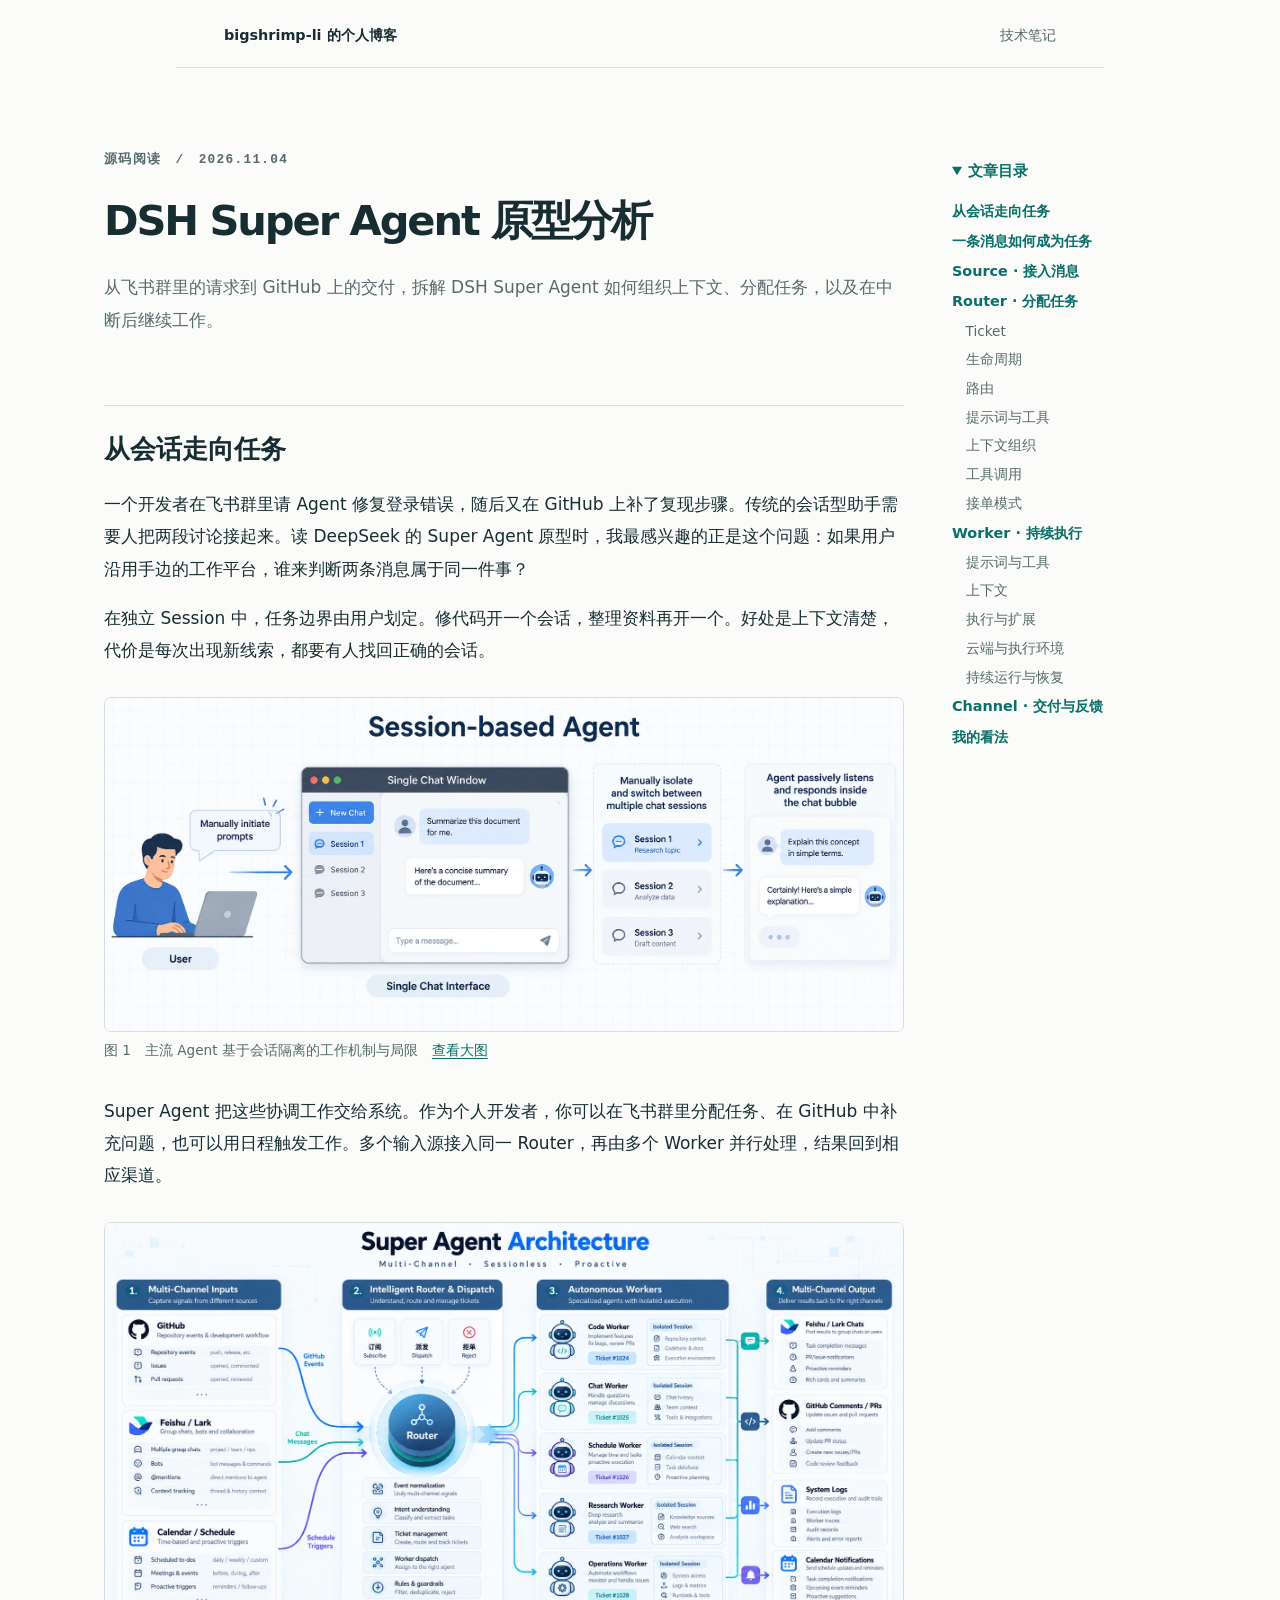
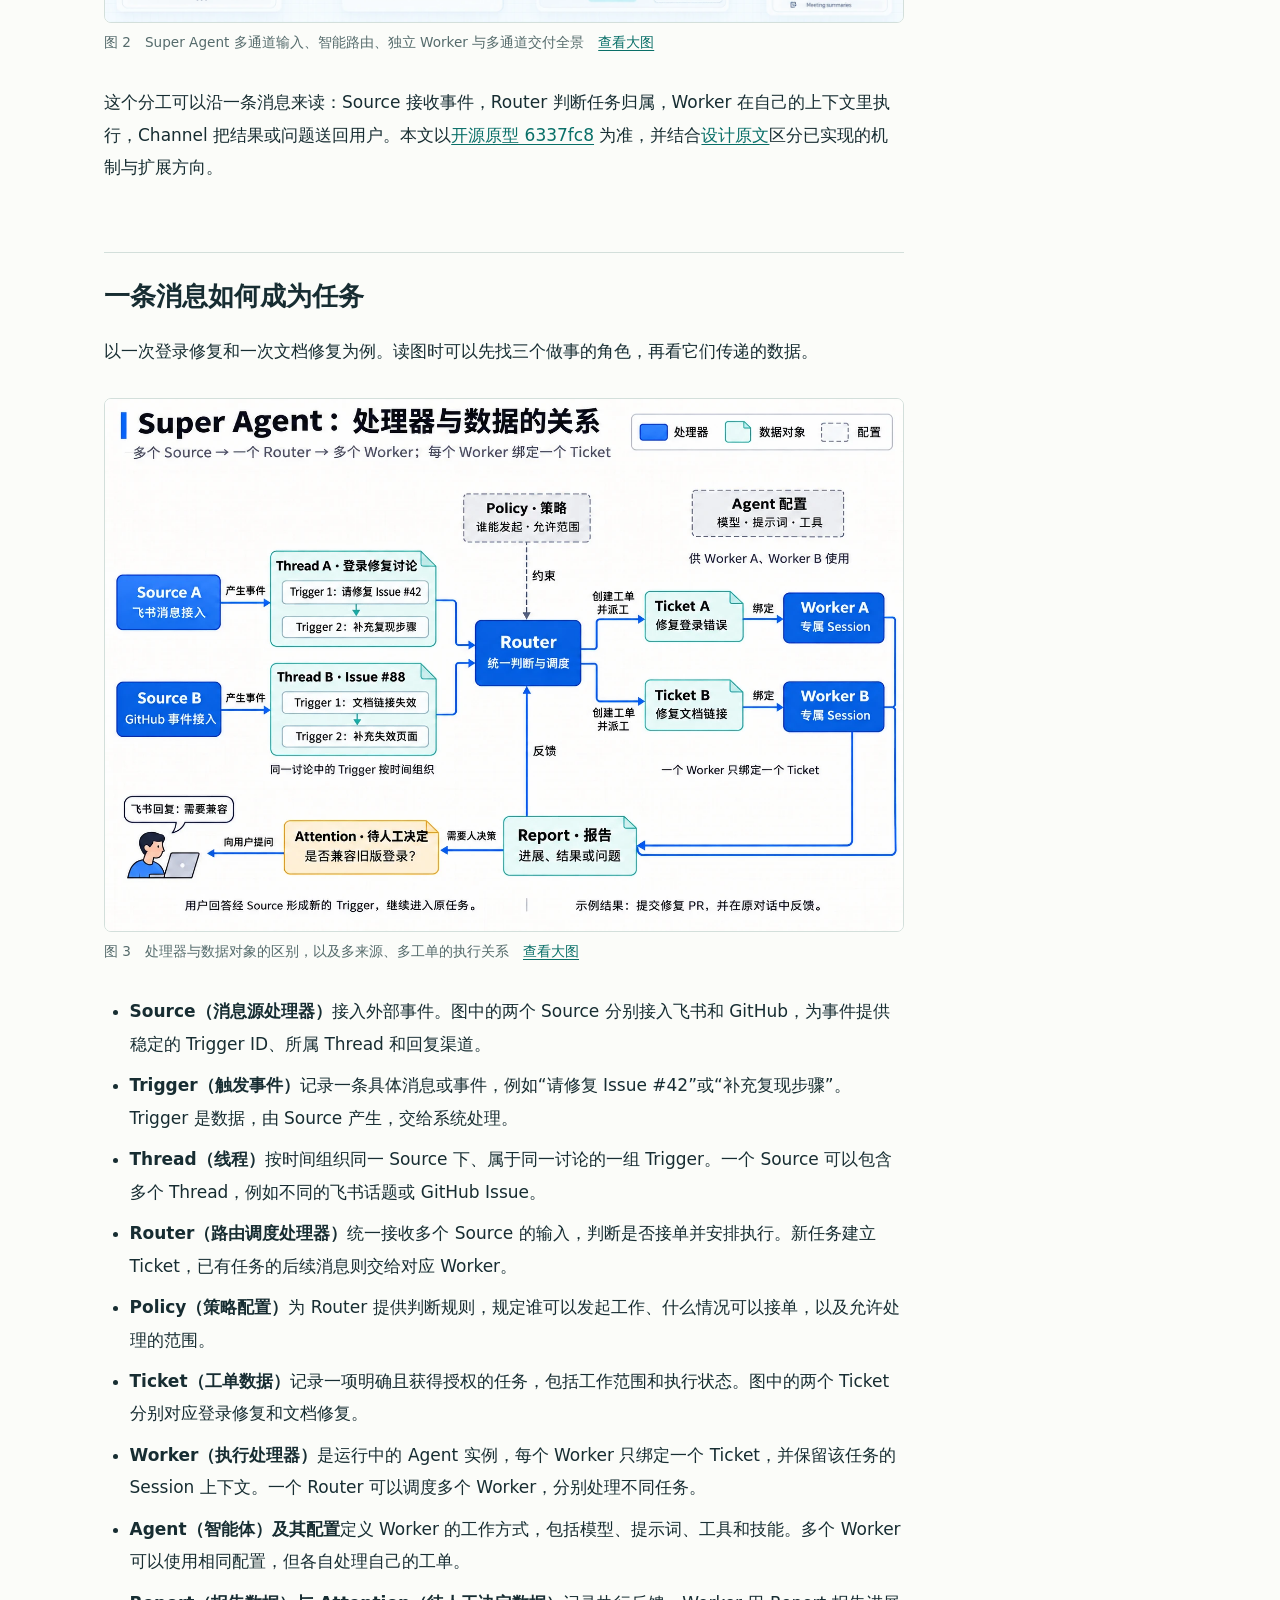
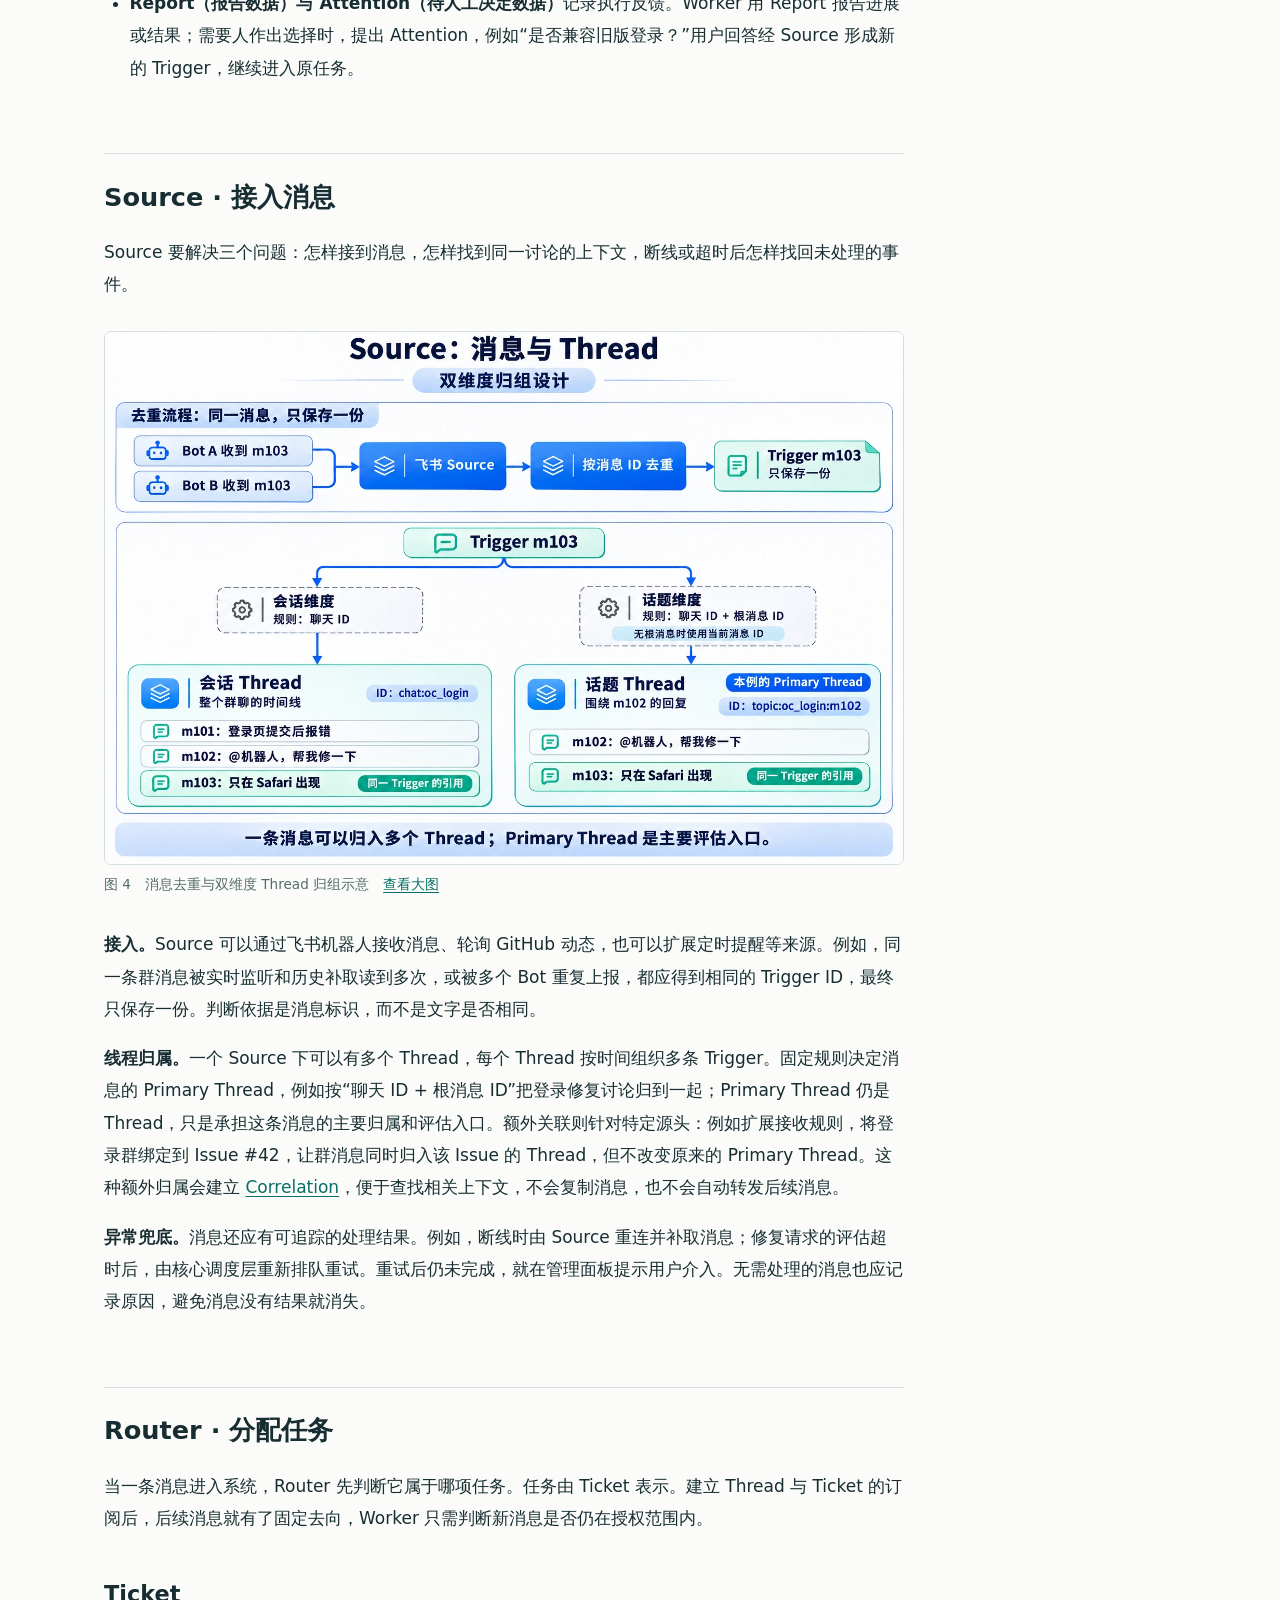
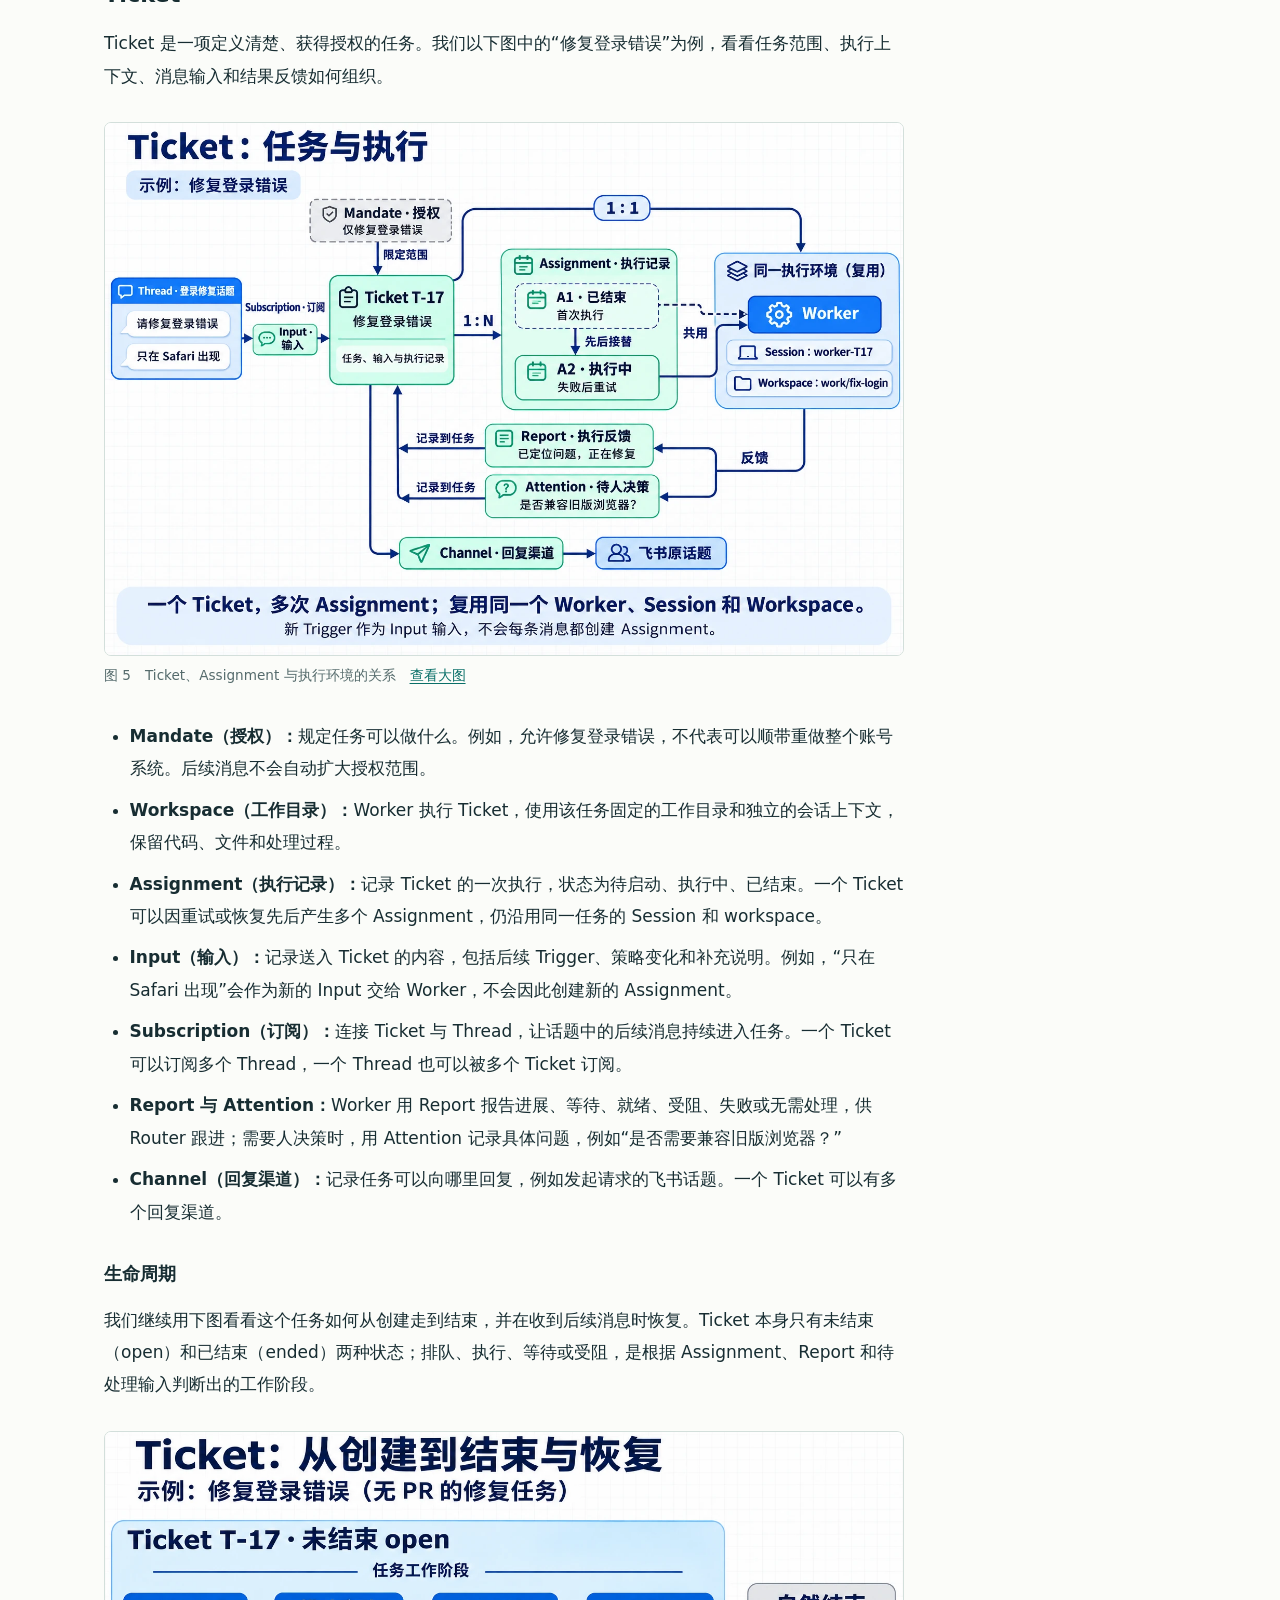
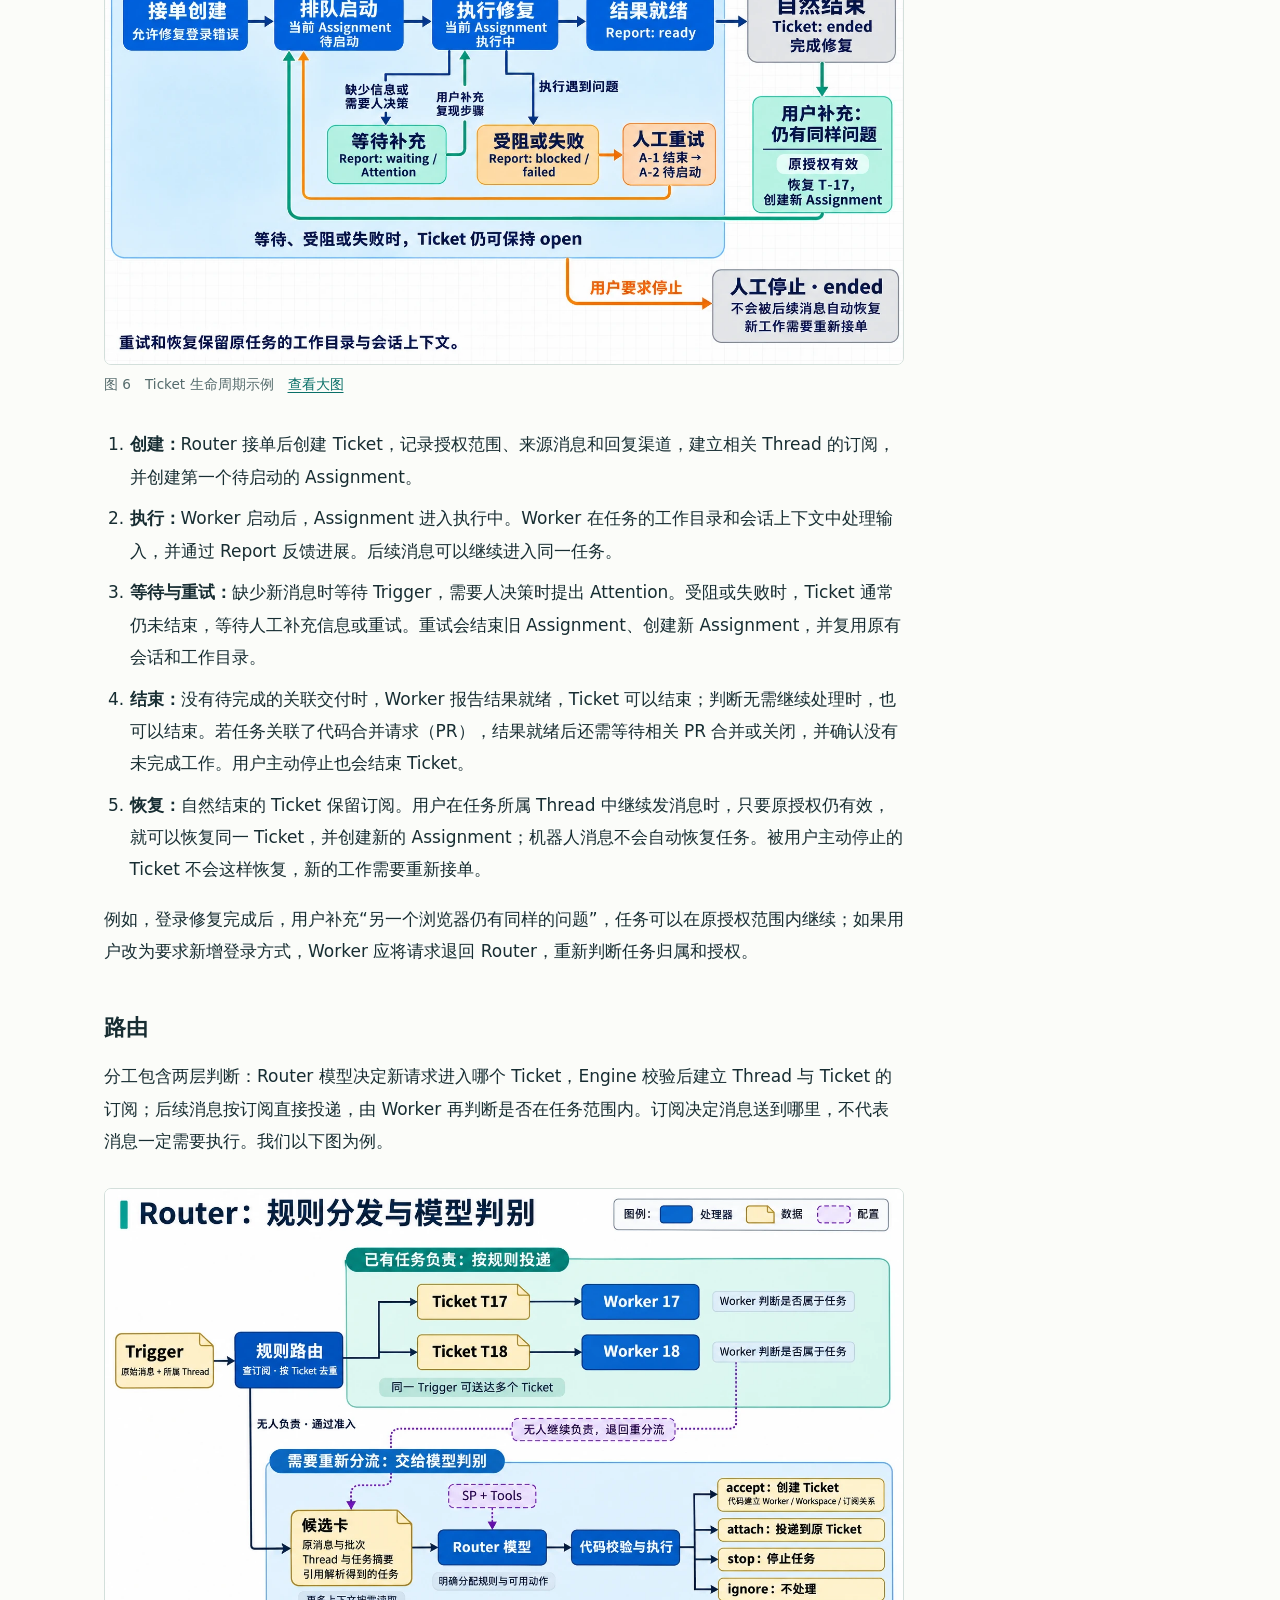
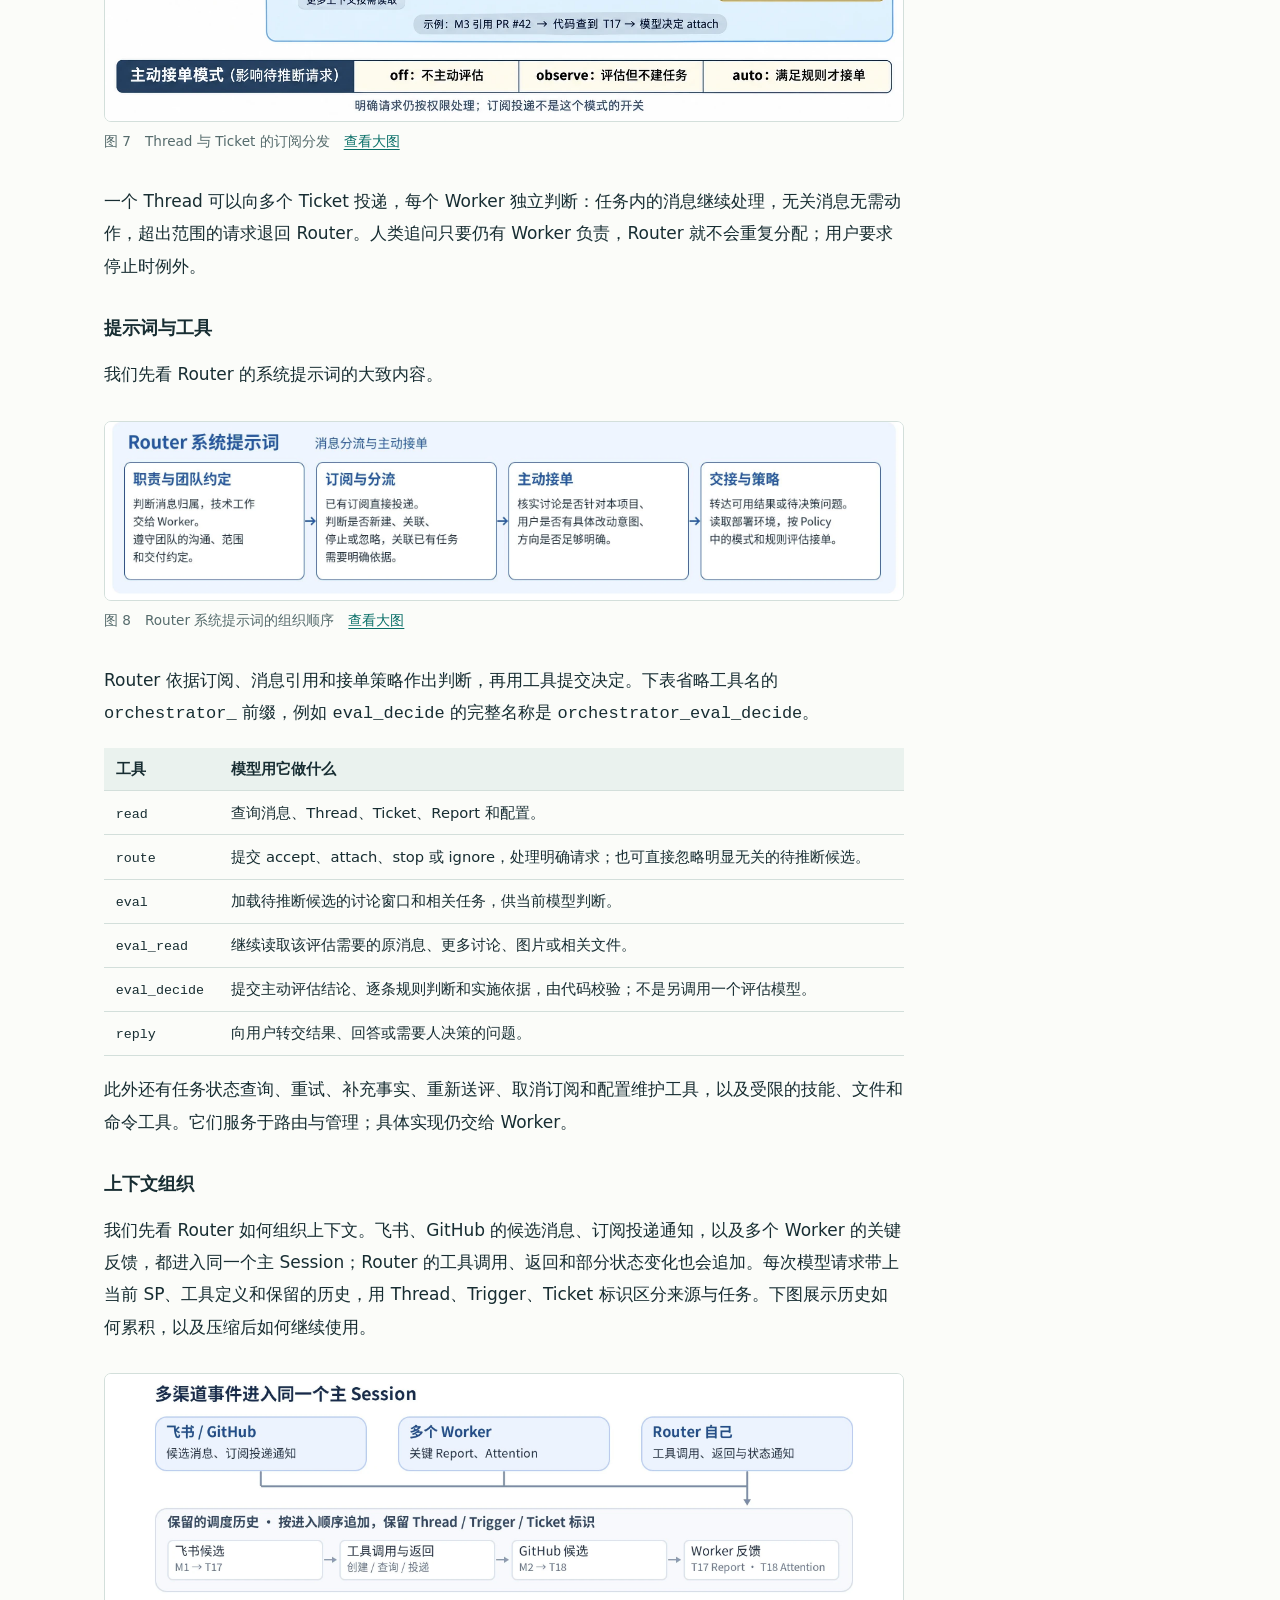
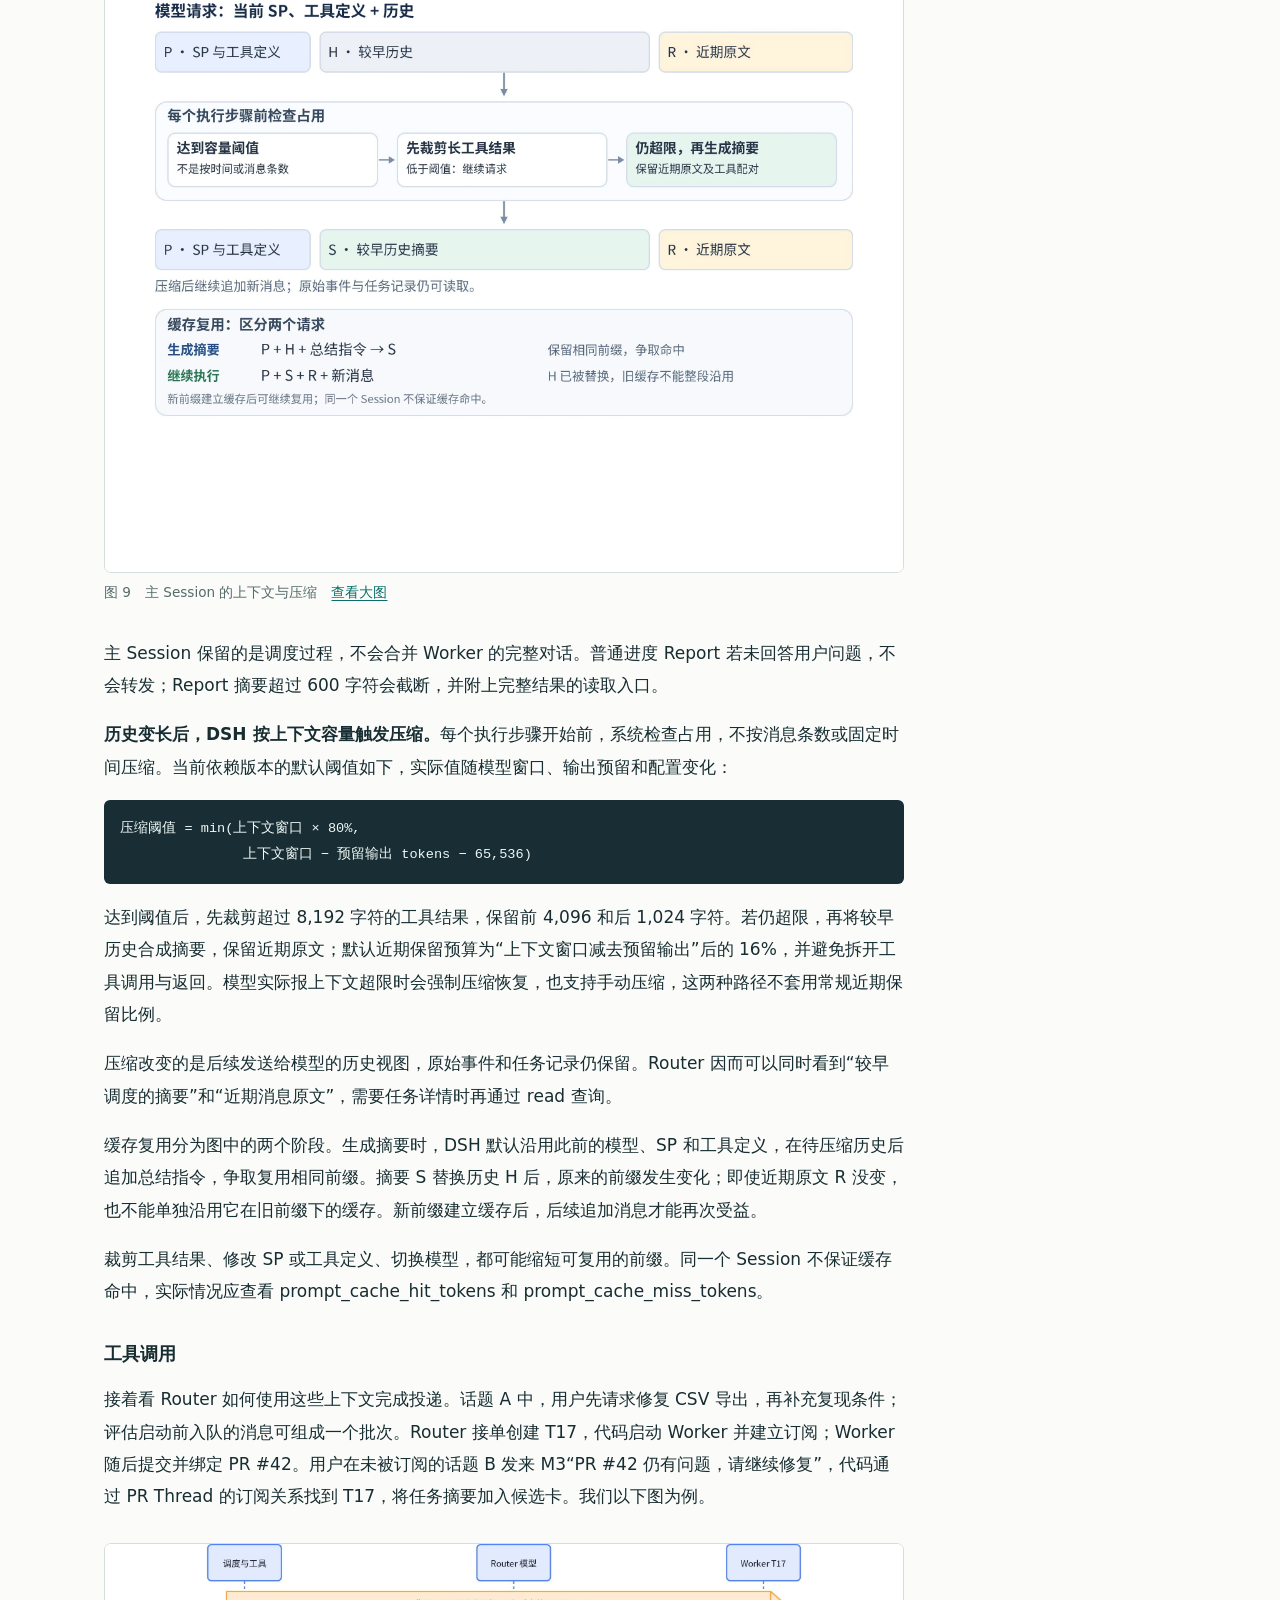
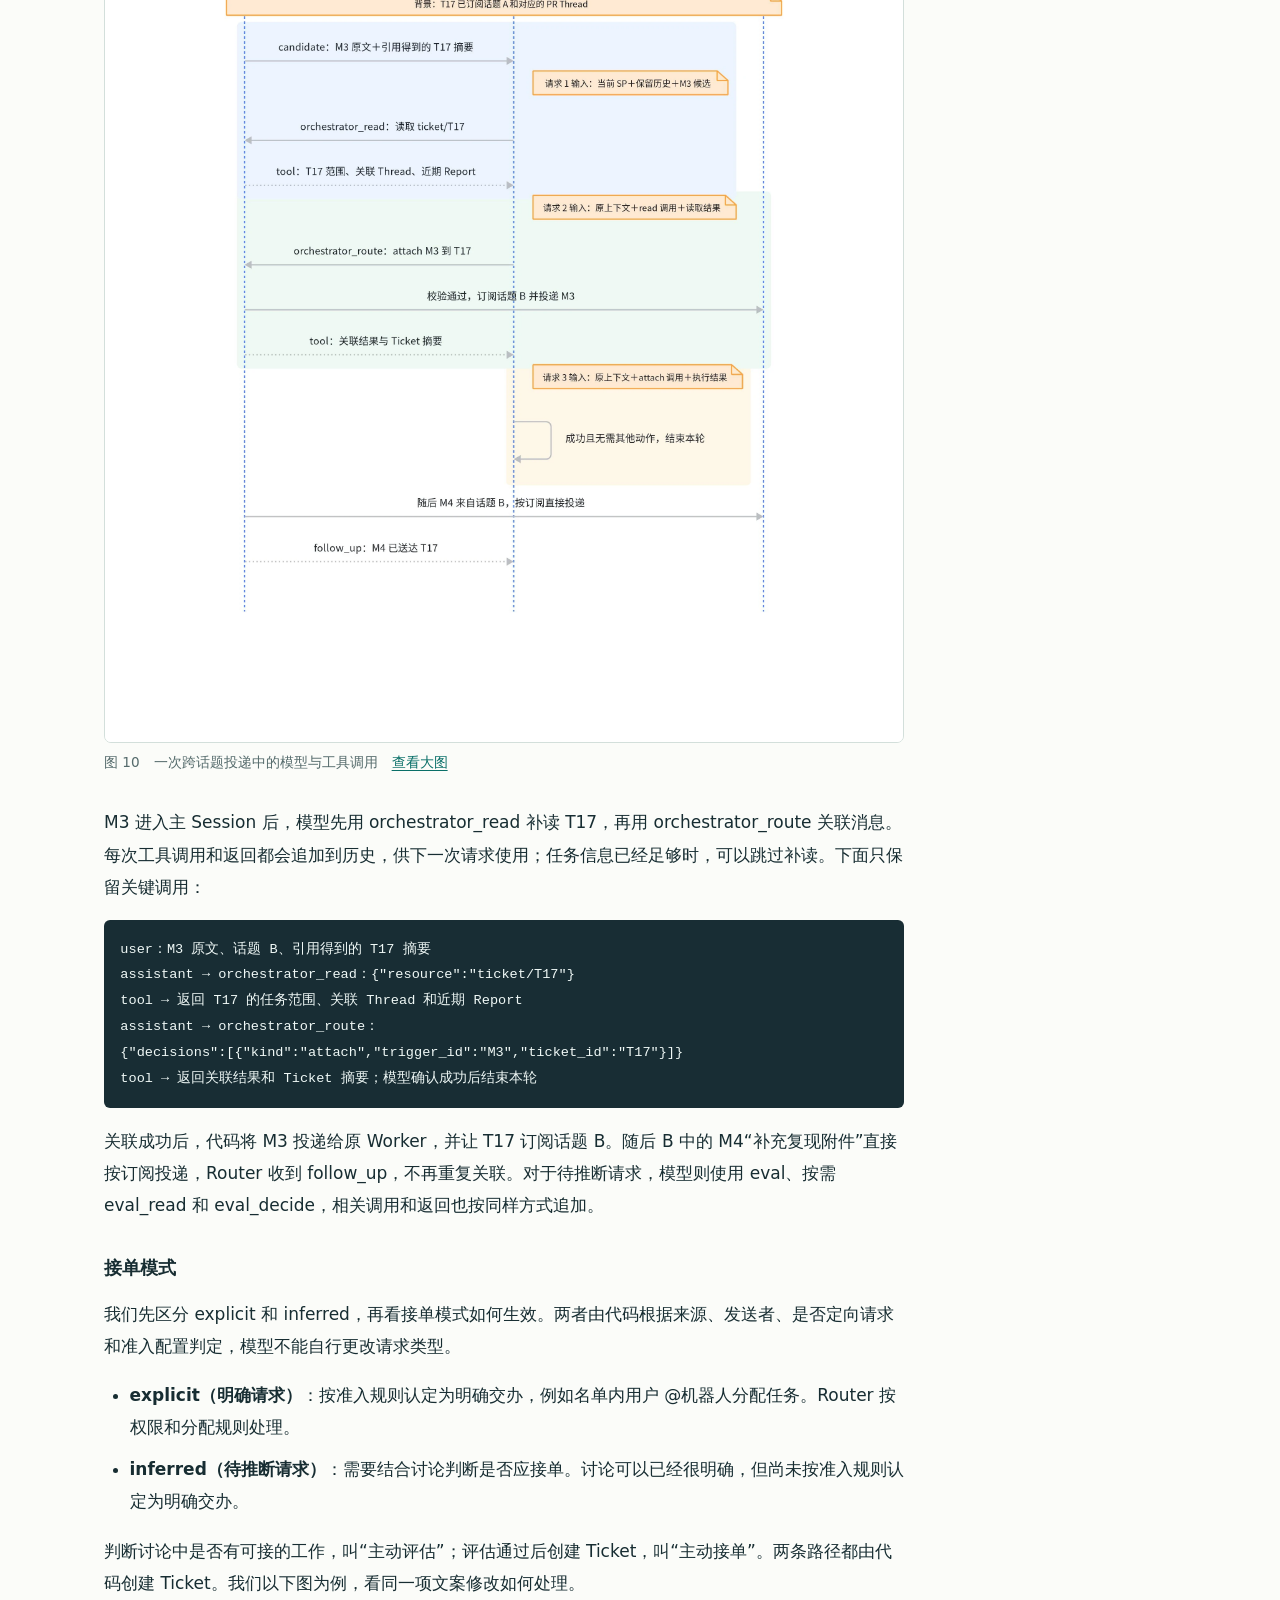
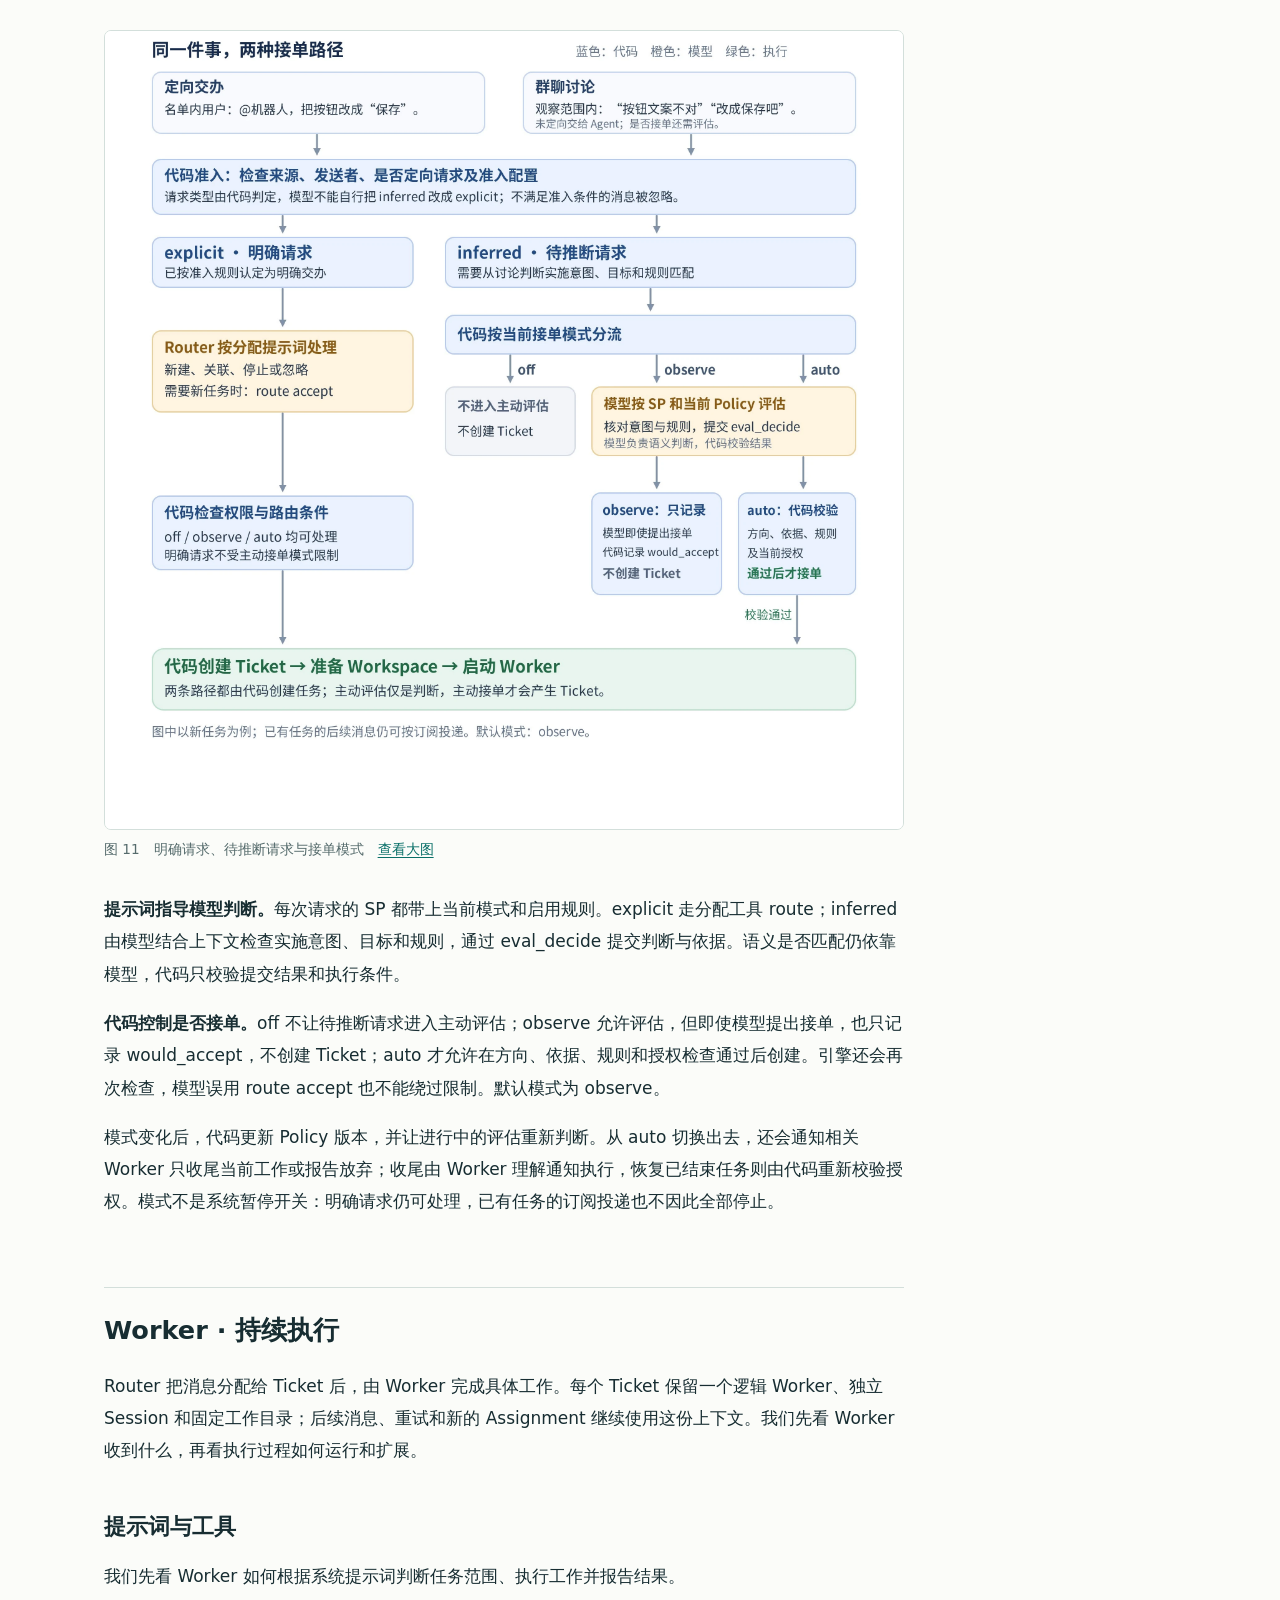
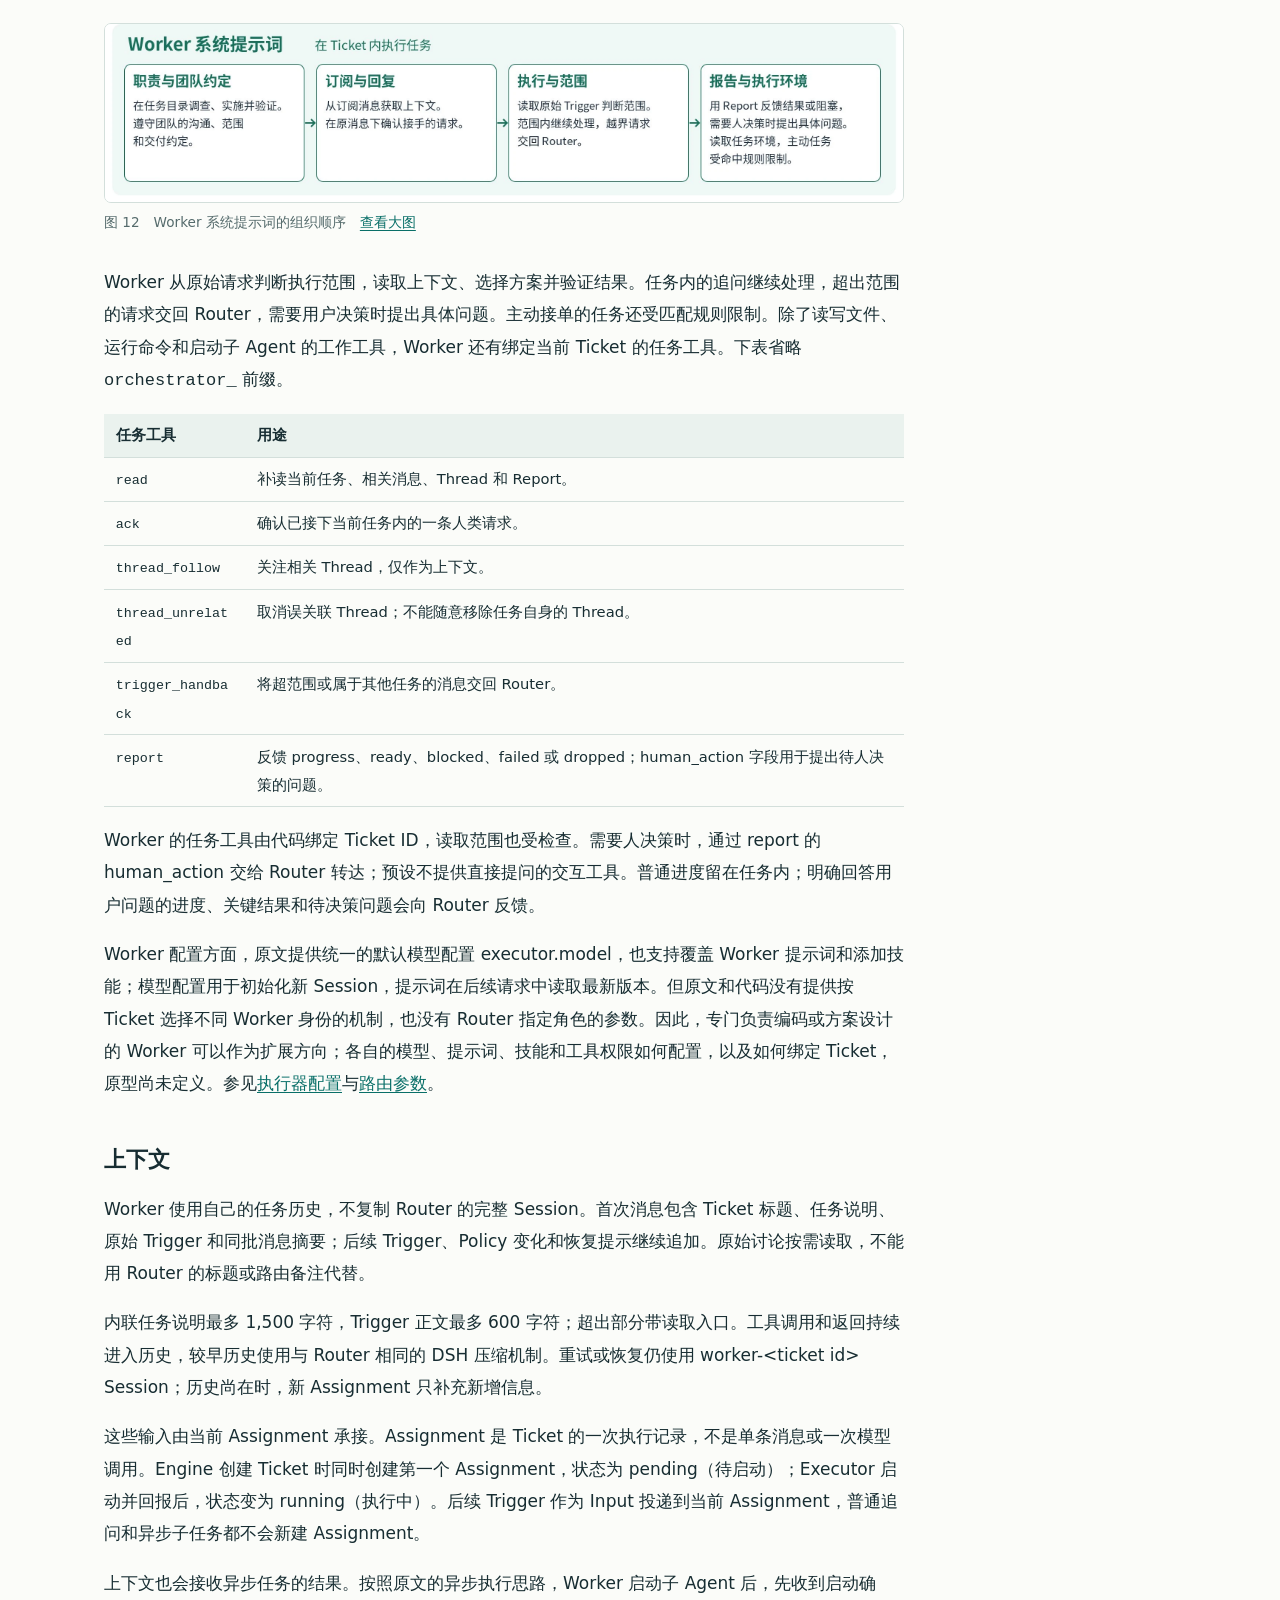
==== commit 63aaf20a: "Restore original article text with the updated reading layout" ====
--- a/posts/dsh-super-agent/index.html
+++ b/posts/dsh-super-agent/index.html
@@ -1,88 +1,109 @@
-<!doctype html><html lang="zh-CN"><head><meta charset="utf-8"><meta name="viewport" content="width=device-width, initial-scale=1"><title>DSH Super Agent 原型分析 · bigshrimp-li</title><meta name="description" content="基于 DeepSeek 开源原型 6337fc8，分析飞书和 GitHub 消息如何关联任务，以及 Worker 如何执行、交付和恢复。"><link rel="stylesheet" href="../../style.css"></head><body><header><a href="/">bigshrimp-li 的个人博客</a><span>技术笔记</span></header><main class="reading"><aside class="contents"><details><summary>文章目录</summary><nav aria-label="文章目录"><a class="level-2" href="#background">研究范围与示例任务</a><a class="level-2" href="#concepts">数据与组件</a><a class="level-2" href="#source">Source：消息接入</a><a class="level-3" href="#dedup">消息标识与去重</a><a class="level-3" href="#threads">主要归属与额外关联</a><a class="level-3" href="#intake-retry">补取与重试</a><a class="level-2" href="#router">Router：路由与授权</a><a class="level-3" href="#ticket">Ticket 与生命周期</a><a class="level-3" href="#subscription">订阅分发与范围复核</a><a class="level-3" href="#routing-example">从 PR 引用找到 T17</a><a class="level-3" href="#admission">明确请求与主动接单</a><a class="level-2" href="#worker">Worker：执行与恢复</a><a class="level-3" href="#worker-scope">执行范围与反馈</a><a class="level-3" href="#assignments">Assignment 与异步执行</a><a class="level-3" href="#recovery">并发调度与中断恢复</a><a class="level-3" href="#executor">Executor 与执行环境</a><a class="level-2" href="#channel">Channel：交付与后续反馈</a><a class="level-2" href="#context">上下文管理</a><a class="level-3" href="#history">Router 与 Worker 各自保存什么</a><a class="level-3" href="#compaction">历史压缩与缓存</a><a class="level-2" href="#reflections">设计取舍与当前限制</a><a class="level-2" href="#reference">工具与参数参考</a><a class="level-3" href="#router-tools">Router 常用工具</a><a class="level-3" href="#worker-tools">Worker 常用工具</a><a class="level-3" href="#parameters">上下文参数</a></nav></details></aside><article><div class="meta">源码阅读　/　<time datetime="2026-11-04">2026.11.04</time></div><h1>DSH Super Agent 原型分析</h1><p class="lead">基于 DeepSeek 开源原型 6337fc8，分析飞书和 GitHub 消息如何关联任务，以及 Worker 如何执行、交付和恢复。</p>
-<h2 id="background">研究范围与示例任务</h2>
-<p>用户在飞书群里说“请修复 CSV 导出的乱码”，随后补充“只在中文表头出现”。几天后，另一个话题有人提到“PR #42 还没修好”。这三条消息能否回到同一项工作，取决于来源、订阅关系，以及最后一条消息能否明确指向已有任务。下文用 T17 表示这项修复，用 A1、A2 表示它先后两次执行。</p>
-<p>本文阅读的是 DeepSeek 开源原型 <code>6337fc8</code>。这个版本面向一个 GitHub 仓库，可选接入飞书，使用 DSH 执行任务。日程等新来源、连接多种远端执行环境属于扩展方向。<a href="https://github.com/deepseek-ai/dsh-superagent-prototype/blob/6337fc823ce20251c8de8085948165c81aaa701e/README.md">原型说明</a> · <a href="https://zhuanlan.zhihu.com/p/2099987320443237060">设计原文</a></p>
-<figure><a class="diagram" href="assets/figure-9.webp"><img width="1942" height="809" loading="lazy" src="assets/figure-9.webp" alt="用户手动建立 Session 时，每项工作及其背景由用户分别维护。"></a><figcaption>图 1　用户手动建立 Session 时，每项工作及其背景由用户分别维护。　<a href="assets/figure-9.webp">查看大图</a></figcaption></figure>
-<figure><a class="diagram" href="assets/figure-11.webp"><img width="1774" height="887" loading="lazy" src="assets/figure-11.webp" alt="多渠道设计示意。Sessionless 指用户无需选择 Session，系统内部仍保留会话。图中的专职角色和日程入口属于扩展示例。"></a><figcaption>图 2　多渠道设计示意。Sessionless 指用户无需选择 Session，系统内部仍保留会话。图中的专职角色和日程入口属于扩展示例。　<a href="assets/figure-11.webp">查看大图</a></figcaption></figure>
-<h2 id="concepts">数据与组件</h2>
-<p>群里的一条消息形成一个 <b>Trigger</b>（事件），同一讨论的事件按时间归入 <b>Thread</b>（讨论串）。一项获得授权的工作用 <b>Ticket</b>（工单）跟踪，可以关联多个 Thread。Worker 通过 <b>Report</b> 报告结果，需要人决定的问题则记录为 <b>Attention</b>。</p>
-<figure><a class="diagram" href="assets/figure-15.webp"><img width="1536" height="1024" loading="lazy" src="assets/figure-15.webp" alt="图中用登录和文档修复展示并行关系。一个 Router 可调度多个 Worker，每个 Worker 负责一个 Ticket。"></a><figcaption>图 3　图中用登录和文档修复展示并行关系。一个 Router 可调度多个 Worker，每个 Worker 负责一个 Ticket。　<a href="assets/figure-15.webp">查看大图</a></figcaption></figure>
-<table><thead><tr><th scope="col">组件</th><th scope="col">在 T17 中的职责</th></tr></thead><tbody><tr><td>Source</td><td>把飞书消息转换为带来源和回复地址的事件。</td></tr><tr><td>Router</td><td>模型判断新请求应新建任务、关联现有任务，还是忽略或停止。</td></tr><tr><td>Engine</td><td>代码校验权限和状态，创建 Ticket 与执行记录，保存订阅并安排投递。</td></tr><tr><td>Executor</td><td>把启动、投递、停止转换为执行框架的调用，向 Engine 回报运行状态。</td></tr><tr><td>Worker</td><td>在 T17 的 Session 与工作目录中复现乱码、修改代码、验证并报告。</td></tr><tr><td>Channel</td><td>把结果或待决策问题送到对应会话。</td></tr></tbody></table>
-<h2 id="source">Source：消息接入</h2>
-<h3 id="dedup">消息标识与去重</h3>
-<p>如果两个飞书 Bot 同时收到“请修复 CSV 导出的乱码”，Source 按来源和原消息 ID 识别重复上报，只保存一条 Trigger。另一位用户发来相同文字，只要消息 ID 不同，就应保留为新事件。</p>
-<figure><a class="diagram" href="assets/figure-19.webp"><img width="1536" height="1024" loading="lazy" src="assets/figure-19.webp" alt="同一消息只保存一次，但可以从不同讨论维度找到。"></a><figcaption>图 4　同一消息只保存一次，但可以从不同讨论维度找到。　<a href="assets/figure-19.webp">查看大图</a></figcaption></figure>
-<h3 id="threads">主要归属与额外关联</h3>
-<p>固定规则选择 Primary Thread，即消息的主要讨论串和评估入口。例如，飞书话题可以按聊天 ID 和根消息 ID 归组。接入层还可增加额外归属，并用 Correlation 记录几个讨论串之间的关联，供后续查询上下文。真正决定哪些 Ticket 收到后续消息的是订阅关系。<a href="https://github.com/deepseek-ai/dsh-superagent-prototype/blob/6337fc823ce20251c8de8085948165c81aaa701e/src/core/intake.ts">消息接入实现</a></p>
-<h3 id="intake-retry">补取与重试</h3>
-<p>实时连接中断后，Source 重新连接并补取消息，重复数据仍按同一标识去重。消息已经接入、但评估超时，则由调度层重新排队。最终忽略、已投递或仍需人工处理，都应留下可追踪的结果。</p>
-<h2 id="router">Router：路由与授权</h2>
-<h3 id="ticket">Ticket 与生命周期</h3>
-<p>Router 请求接单后，Engine 校验权限，创建 T17 和第一条执行记录 Assignment A1。Ticket 保存授权范围（Mandate）、来源和回复地址。Worker 在与 T17 关联的 Session 和 workspace 中工作。下一条补充复现条件的消息只是新输入，继续交给 A1。</p>
-<figure><a class="diagram" href="assets/figure-27.webp"><img width="1536" height="1024" loading="lazy" src="assets/figure-27.webp" alt="任务、执行记录和工作目录的关系。一个 Ticket 可以先后产生多个 Assignment。"></a><figcaption>图 5　任务、执行记录和工作目录的关系。一个 Ticket 可以先后产生多个 Assignment。　<a href="assets/figure-27.webp">查看大图</a></figcaption></figure>
-<p>Ticket 的持久状态只有 <code>open</code> 和 <code>ended</code>。执行受阻或等待人答复时，Ticket 可以继续保持 open。交付物完成且结束条件满足时，Engine 结束 Ticket。代码任务通常还要等关联 PR 合并或关闭，并检查是否仍有未完成工作。</p>
-<figure><a class="diagram" href="assets/figure-31.webp"><img width="1536" height="1024" loading="lazy" src="assets/figure-31.webp" alt="自然结束的 Ticket 保留订阅。人类续问可在原授权内恢复任务，人工停止则需要重新接单。"></a><figcaption>图 6　自然结束的 Ticket 保留订阅。人类续问可在原授权内恢复任务，人工停止则需要重新接单。　<a href="assets/figure-31.webp">查看大图</a></figcaption></figure>
-<h3 id="subscription">订阅分发与范围复核</h3>
-<p>Thread 和 Ticket 是多对多关系。T17 接单后订阅发起请求的 Thread，后续“只在中文表头出现”直接送给 T17 的 Worker。一条 Thread 也可能同时讨论两项任务，此时两个 Worker 都能收到消息，各自判断是否需要行动。</p>
-<blockquote>订阅决定消息投递给谁，Mandate 限定 Worker 可以执行什么。“顺便换成新的导出格式”需要重新判断授权。</blockquote>
-<figure><a class="diagram" href="assets/figure-36.webp"><img width="1536" height="1024" loading="lazy" src="assets/figure-36.webp" alt="同一 Thread 可向多个 Ticket 投递。Worker 接受范围内的请求，将越界请求退回 Router。"></a><figcaption>图 7　同一 Thread 可向多个 Ticket 投递。Worker 接受范围内的请求，将越界请求退回 Router。　<a href="assets/figure-36.webp">查看大图</a></figcaption></figure>
-<p>自然语言路由适合判断新话题中的引用。订阅建立后，同一讨论里的普通追问可以省掉一次 Router 模型调用。代价是误关联会影响整条 Thread 的后续投递，所以 attach 要有明确指向，例如具体 PR、Issue 或原始请求。仅仅谈到同一个功能，证据不足。</p>
-<h3 id="routing-example">从 PR 引用找到 T17</h3>
-<figure><a class="diagram" href="assets/figure-40.webp" style="aspect-ratio:2160/486"><img style="position:absolute;width:118.519%;max-width:none;top:0.000%;left:-9.259%" width="2560" height="2560" loading="lazy" src="assets/figure-40.webp" alt="Router 提示词依次说明职责、订阅与分流、主动接单以及交接规则。"></a><figcaption>图 8　Router 提示词依次说明职责、订阅与分流、主动接单以及交接规则。　<a href="assets/figure-40.webp">查看大图</a></figcaption></figure>
-<p>T17 的 Worker 创建并报告 PR #42 后，Engine 将 PR 的 Thread 绑定到 T17。稍后，另一个飞书话题出现“PR #42 仍有问题”。接入代码解析引用，根据已绑定的 PR 找到 T17，把任务摘要放入候选消息。Router 据此判断应当关联，下列调用是这个过程的示意。</p>
-<figure><a class="diagram" href="assets/figure-56.webp"><img width="2560" height="2560" loading="lazy" src="assets/figure-56.webp" alt="新话题首次需要模型判断；成功关联后，同话题的后续消息可按订阅直接投递。"></a><figcaption>图 9　新话题首次需要模型判断；成功关联后，同话题的后续消息可按订阅直接投递。　<a href="assets/figure-56.webp">查看大图</a></figcaption></figure>
-<pre><code>候选 M3  引用 PR #42，候选卡含 T17 摘要
-read     按需查询 T17 的范围与近期反馈
-route    attach(trigger_id=M3, ticket_id=T17)
-Engine   校验后建立订阅，将 M3 投递给 T17</code></pre>
-<p>短时间内收到几条消息，评估开始前可能已经积累为一批。Router 读取候选卡里的原文、Thread、已投递目标和引用任务。信息足够时可直接提交决定，多个待分配候选也可一起提交。<a href="https://github.com/deepseek-ai/dsh-superagent-prototype/blob/6337fc823ce20251c8de8085948165c81aaa701e/prompts/dispatch.md">路由提示词</a></p>
-<h3 id="admission">明确请求与主动接单</h3>
-<p>准入代码先区分明确交办的 <code>explicit</code> 请求与需要推断意图的 <code>inferred</code> 消息。名单内用户明确指派 T17，走正常路由。群里只有“CSV 表头好像不对”时，Router 要结合讨论判断是否指向本项目、是否有实施意图、方向是否足够确定。</p>
-<table><thead><tr><th scope="col">模式</th><th scope="col">对 inferred 消息的处理</th></tr></thead><tbody><tr><td>off</td><td>跳过主动评估。</td></tr><tr><td>observe</td><td>评估并记录结论，即使命中规则也不建单。</td></tr><tr><td>auto</td><td>模型提交判断和依据，代码校验通过后才创建 Ticket。</td></tr></tbody></table>
-<figure><a class="diagram" href="assets/figure-64.webp"><img width="2560" height="2560" loading="lazy" src="assets/figure-64.webp" alt="三种模式影响主动接单；符合准入条件的明确请求均可按正常流程分配。"></a><figcaption>图 10　三种模式影响主动接单；符合准入条件的明确请求均可按正常流程分配。　<a href="assets/figure-64.webp">查看大图</a></figcaption></figure>
-<p>已订阅 Thread 的人类后续请求由 Worker 先判断。CI 或 Bot 消息可以提供上下文，但不能授权新工作。<a href="https://github.com/deepseek-ai/dsh-superagent-prototype/blob/6337fc823ce20251c8de8085948165c81aaa701e/prompts/subscriptions.md">订阅规则</a> · <a href="https://github.com/deepseek-ai/dsh-superagent-prototype/blob/6337fc823ce20251c8de8085948165c81aaa701e/prompts/admission.md">主动评估规则</a></p>
-<h2 id="worker">Worker：执行与恢复</h2>
-<h3 id="worker-scope">执行范围与反馈</h3>
-<p>Worker 从原始 Trigger 和讨论中提取要求，独立核对范围并选择实现。T17 只获准修复乱码，Worker 可以修改编码逻辑并运行验证。需要决定是否兼容旧版导出格式时，通过 Report 的 <code>human_action</code> 提出具体问题，其他已授权工作仍可继续。</p>
-<figure><a class="diagram" href="assets/figure-72.webp" style="aspect-ratio:2160/486"><img style="position:absolute;width:118.519%;max-width:none;top:0.000%;left:-9.259%" width="2560" height="2560" loading="lazy" src="assets/figure-72.webp" alt="Worker 提示词覆盖任务职责、订阅输入、范围判断、报告与执行环境。"></a><figcaption>图 11　Worker 提示词覆盖任务职责、订阅输入、范围判断、报告与执行环境。　<a href="assets/figure-72.webp">查看大图</a></figcaption></figure>
-<h3 id="assignments">Assignment 与异步执行</h3>
-<p>Assignment 记录一次执行，有 <code>pending</code>、<code>running</code> 和 <code>ended</code> 三个状态。执行启动后，A1 可以让子 Agent 在后台复现乱码，自己继续排查。子任务结果和用户补充的消息都回到同一任务的上下文。模型结束一轮、报告 blocked 或等待输入，都不足以单独判定 A1 结束。</p>
-<p>如果需要显式重试，Engine 结束 A1，创建 A2，沿用 T17 的 Session 与工作目录。新执行先核对已有提交、PR 和外部操作，再从断点继续。这样可以区分“重新启动过几次”和“用户交办了几件事”。<a href="https://github.com/deepseek-ai/dsh-superagent-prototype/blob/6337fc823ce20251c8de8085948165c81aaa701e/src/core/tickets.ts">任务与执行记录</a></p>
-<figure><a class="diagram" href="assets/figure-84.webp"><img width="2560" height="2560" loading="lazy" src="assets/figure-84.webp" alt="上半段是 A1 的异步执行和后续输入，下半段是同一 T17 重试后创建 A2。"></a><figcaption>图 12　上半段是 A1 的异步执行和后续输入，下半段是同一 T17 重试后创建 A2。　<a href="assets/figure-84.webp">查看大图</a></figcaption></figure>
-<h3 id="recovery">并发调度与中断恢复</h3>
-<p>准备工作目录、启动 Worker 和正在执行的后台作业占用并发名额。交接给用户时可以释放名额，其他 Ticket 随后启动。人类续问或状态请求有优先级，CI 等普通事件等待常规名额。</p>
-<figure><a class="diagram" href="assets/figure-97.webp"><img width="2560" height="2560" loading="lazy" src="assets/figure-97.webp" alt="调度器按运行状态分配名额，依据持久化记录恢复尚待处理的工作。"></a><figcaption>图 13　调度器按运行状态分配名额，依据持久化记录恢复尚待处理的工作。　<a href="assets/figure-97.webp">查看大图</a></figcaption></figure>
-<p>启动与投递先记录再执行。投递失败会退避重试，暂时的模型或网络故障可自动重试三次；工作目录准备失败，则等待人类消息或显式重试。进程重启后，需要重新启动的执行会产生新 Assignment。已在等待用户的任务通常保持等待，直到有新的输入。<a href="https://github.com/deepseek-ai/dsh-superagent-prototype/blob/6337fc823ce20251c8de8085948165c81aaa701e/docs/003-execution.md">执行与恢复</a></p>
-<h3 id="executor">Executor 与执行环境</h3>
-<p>Engine 通过 Executor 的三个接口驱动任务：<code>start</code> 启动或复用执行环境，<code>deliver</code> 投递输入，<code>stop</code> 停止执行并清理后台任务。本版本使用 DSH 执行。若接入 Codex 或 Claude Code，适配器还要维护 Ticket 与后端会话、目录和反馈的对应关系。<a href="https://github.com/deepseek-ai/dsh-superagent-prototype/blob/6337fc823ce20251c8de8085948165c81aaa701e/src/core/ports.ts">接口定义</a> · <a href="https://github.com/deepseek-ai/dsh-superagent-prototype/blob/6337fc823ce20251c8de8085948165c81aaa701e/src/executor/dsh.ts">DSH 实现</a></p>
-<figure><a class="diagram" href="assets/figure-87.webp"><img width="2560" height="2560" loading="lazy" src="assets/figure-87.webp" alt="执行器接口与后端的关系。其他 Harness 是适配目标。"></a><figcaption>图 14　执行器接口与后端的关系。其他 Harness 是适配目标。　<a href="assets/figure-87.webp">查看大图</a></figcaption></figure>
-<p>设计原文进一步提出在云端保留 Agent Loop 与任务状态，按需连接本地电脑、临时云环境或常驻开发机。以开发机为例，执行端可以用仓库的 git worktree 为 T17 准备工作目录，Session 则保存讨论与工具历史。多环境连接和独立 Watchdog 属于设计方向，应与上面的原型恢复机制分开评估。<a href="https://threadnavigator.com/thread/2116857257245987236/">设计原文转载</a></p>
-<figure><a class="diagram" href="assets/figure-92.webp" style="aspect-ratio:2070/992"><img style="position:absolute;width:123.671%;max-width:none;top:0.000%;left:-11.836%" width="2560" height="2560" loading="lazy" src="assets/figure-92.webp" alt="设计方案中的云端 Agent 与多种执行环境；工作目录位于执行任务的设备。"></a><figcaption>图 15　设计方案中的云端 Agent 与多种执行环境；工作目录位于执行任务的设备。　<a href="assets/figure-92.webp">查看大图</a></figcaption></figure>
-<h2 id="channel">Channel：交付与后续反馈</h2>
-<p>假设 T17 的 Worker 询问“修复是否要兼容旧版导出格式”，Engine 将问题记录为 Attention，Router 通过 Channel 送回引发提问的人类消息所在会话，其他情况回到任务起始会话。用户回复“保留兼容”形成新的 Trigger，经订阅返回 T17。</p>
-<figure><a class="diagram" href="assets/figure-104.webp"><img width="2560" height="2560" loading="lazy" src="assets/figure-104.webp" alt="图中以发布说明为例展示不涉及 PR 的交付。用户的回答也沿原任务的订阅返回。"></a><figcaption>图 16　图中以发布说明为例展示不涉及 PR 的交付。用户的回答也沿原任务的订阅返回。　<a href="assets/figure-104.webp">查看大图</a></figcaption></figure>
-<p>T17 通过检查后，Worker 报告 ready 并附上 PR #42。Router 此时就能发出评审链接。结果就绪、通知送达和 Ticket 结束分别记录：发送失败时队列重试，PR 合并或关闭后再检查结束条件。自然结束后，人类续问可在原授权有效时恢复 T17；人工停止后需要重新接单。<a href="https://github.com/deepseek-ai/dsh-superagent-prototype/blob/6337fc823ce20251c8de8085948165c81aaa701e/prompts/dispatch.md">交付规则</a></p>
-<h2 id="context">上下文管理</h2>
-<h3 id="history">Router 与 Worker 各自保存什么</h3>
-<p>Router 的主 Session 保留跨渠道候选消息、路由决定、工具结果和 Worker 的关键反馈。普通进度留在 Ticket 内。Thread、Trigger、Ticket 的标识和来源引用让 Router 能在同一段历史中区分任务，也能按需回查某个讨论。</p>
-<p>Worker 的 Session 只围绕当前 Ticket。首次输入含任务说明、原始 Trigger 和同批消息摘要，后续追加输入、工具结果和恢复提示。正文过长时留下读取入口；T17 重试创建 A2 后，已有的执行历史仍可继续使用。</p>
-<h3 id="compaction">历史压缩与缓存</h3>
-<p>DSH 根据模型输入占用决定何时压缩。达到阈值后先裁剪长工具结果，仍然过长再把早期历史压成摘要，保留近期消息。压缩改变的是发给模型的历史视图，原始事件和任务记录仍可按引用查询。</p>
-<figure><a class="diagram" href="assets/figure-46.webp"><img width="2560" height="2560" loading="lazy" src="assets/figure-46.webp" alt="上半部分展示历史如何累积，下半部分区分生成摘要与使用摘要时的缓存前缀。"></a><figcaption>图 17　上半部分展示历史如何累积，下半部分区分生成摘要与使用摘要时的缓存前缀。　<a href="assets/figure-46.webp">查看大图</a></figcaption></figure>
-<p>生成摘要时沿用原系统提示词、工具定义和历史前缀，有机会复用已有缓存。下一次请求用摘要替换早期历史，前缀随之改变；即使末尾的近期消息完全相同，也要从变化处重新计算。实际命中量应查看模型返回的缓存统计。</p>
-<h2 id="reflections">设计取舍与当前限制</h2>
-<p>我认为这套设计最值得借鉴的是把讨论、任务和执行次数分开。一次修复可以跨飞书和 GitHub，一次重试也能沿用同一份工作现场。代价是系统需要维护订阅、检查任务范围，并在恢复时核对已经发生的外部操作。</p>
-<p>平级 Worker 能共享 Thread 或通过 Router 交换信息。如果让设计、编码和评审三个角色长期协作，原型还缺少直接委派、交接和依赖管理。现有配置可以指定默认模型、调整提示词和技能，但接单接口没有提供按 Ticket 成套绑定角色、模型、Harness 和权限的能力。<a href="https://github.com/deepseek-ai/dsh-superagent-prototype/blob/6337fc823ce20251c8de8085948165c81aaa701e/src/policy.ts">执行配置</a> · <a href="https://github.com/deepseek-ai/dsh-superagent-prototype/blob/6337fc823ce20251c8de8085948165c81aaa701e/src/app/tools/main.ts">路由工具</a></p>
-<p>历史可召回，跨任务的经验如何提炼、更新和用于后续分工，仍需设计。迁入团队时也要重新定义自己的授权、订阅和结束条件。对长期并行任务，值得记录人工介入次数与完成率；对简单请求，还要看路由增加的延迟和 Token 成本。本文未做性能测量。</p>
-<h2 id="reference">工具与参数参考</h2>
-<h3 id="router-tools">Router 常用工具</h3>
-<p>表中名称均省略 <code>orchestrator_</code> 前缀。</p>
-<table><thead><tr><th scope="col">工具</th><th scope="col">用途</th></tr></thead><tbody><tr><td><code>read</code></td><td>查询消息、Thread、Ticket、Report 和配置。</td></tr><tr><td><code>route</code></td><td>提交 accept、attach、stop 或 ignore，处理明确请求；也可直接忽略明显无关的待推断候选。</td></tr><tr><td><code>eval</code></td><td>加载待推断候选的讨论窗口和相关任务，供当前模型判断。</td></tr><tr><td><code>eval_read</code></td><td>继续读取该评估需要的原消息、更多讨论、图片或相关文件。</td></tr><tr><td><code>eval_decide</code></td><td>提交主动评估结论、逐条规则判断和实施依据，由代码校验；不是另调用一个评估模型。</td></tr><tr><td><code>reply</code></td><td>向用户转交结果、回答或需要人决策的问题。</td></tr></tbody></table>
-<h3 id="worker-tools">Worker 常用工具</h3>
-<p>表中名称均省略 <code>orchestrator_</code> 前缀。</p>
-<table><thead><tr><th scope="col">工具</th><th scope="col">用途</th></tr></thead><tbody><tr><td><code>read</code></td><td>补读当前任务、相关消息、Thread 和 Report。</td></tr><tr><td><code>ack</code></td><td>确认已接下当前任务内的一条人类请求。</td></tr><tr><td><code>thread_follow</code></td><td>关注相关 Thread，仅作为上下文。</td></tr><tr><td><code>thread_unrelated</code></td><td>取消误关联 Thread；不能随意移除任务自身的 Thread。</td></tr><tr><td><code>trigger_handback</code></td><td>将超范围或属于其他任务的消息交回 Router。</td></tr><tr><td><code>report</code></td><td>反馈 progress、ready、blocked、failed 或 dropped；human_action 字段用于提出待人决策的问题。</td></tr></tbody></table>
-<h3 id="parameters">上下文参数</h3>
-<p>原型锁定的 DSH 依赖版本为 <code>0.2.1-alpha.2</code>。以下数值用于理解这一版本的默认行为，实际压缩阈值还取决于模型窗口与输出预留。<a href="https://github.com/deepseek-ai/dsh-superagent-prototype/blob/6337fc823ce20251c8de8085948165c81aaa701e/pnpm-lock.yaml">依赖锁定版本</a> · <a href="https://github.com/deepseek-ai/deepseek-harness/blob/dsh-v0.2.1-alpha.2/packages/compaction/compaction-basic/src/config.ts">压缩配置</a></p>
-<table><thead><tr><th scope="col">位置</th><th scope="col">默认值或规则</th><th scope="col">用途</th></tr></thead><tbody><tr><td>Worker 内联输入</td><td>任务说明 1,500 字符，Trigger 正文 600 字符</td><td>过长时按引用补读原文。</td></tr><tr><td>自动压缩阈值</td><td>取窗口 × 80% 与窗口减输出预留再减 65,536 tokens 的较小值</td><td>按上下文占用触发。</td></tr><tr><td>工具结果裁剪</td><td>超过 8,192 字符，留首 4,096 和尾 1,024 字符</td><td>先缩短长工具结果，再决定是否生成摘要。</td></tr><tr><td>近期历史预算</td><td>减去输出预留后的窗口 × 16%</td><td>常规自动压缩保留近期内容，手动或溢出恢复路径另行处理。</td></tr></tbody></table>
-<p><a href="https://github.com/deepseek-ai/dsh-superagent-prototype/blob/6337fc823ce20251c8de8085948165c81aaa701e/docs/004-prompts.md">系统提示词组装</a> · <a href="https://github.com/deepseek-ai/dsh-superagent-prototype/blob/6337fc823ce20251c8de8085948165c81aaa701e/docs/003-execution.md">任务执行机制</a> · <a href="https://github.com/deepseek-ai/deepseek-harness/blob/dsh-v0.2.1-alpha.2/packages/compaction">DSH 压缩实现</a></p>
-<footer><a href="/">返回博客首页</a></footer></article></main><script>const menu=document.querySelector(".contents details");const wide=matchMedia("(min-width: 1120px)");function layout(){menu.open=wide.matches}layout();wide.addEventListener("change",layout);menu.addEventListener("click",e=>{if(!wide.matches && e.target.closest("a"))menu.open=false})</script></body></html>+<!doctype html><html lang="zh-CN"><head><meta charset="utf-8"><meta name="viewport" content="width=device-width, initial-scale=1"><title>DSH Super Agent 原型分析 · bigshrimp-li</title><meta name="description" content="从飞书群里的请求到 GitHub 上的交付，拆解 DSH Super Agent 如何组织上下文、分配任务，以及在中断后继续工作。"><link rel="stylesheet" href="../../style.css"></head><body><header><a href="/">bigshrimp-li 的个人博客</a><span>技术笔记</span></header><main class="reading"><aside class="contents"><details><summary>文章目录</summary><nav aria-label="文章目录"><a class="level-2" href="#background">从会话走向任务</a><a class="level-2" href="#concepts">一条消息如何成为任务</a><a class="level-2" href="#source">Source · 接入消息</a><a class="level-2" href="#router">Router · 分配任务</a><a class="level-3" href="#ticket">Ticket</a><a class="level-3" href="#lifecycle">生命周期</a><a class="level-3" href="#subscription">路由</a><a class="level-3" href="#router-prompts">提示词与工具</a><a class="level-3" href="#context">上下文组织</a><a class="level-3" href="#routing-example">工具调用</a><a class="level-3" href="#admission">接单模式</a><a class="level-2" href="#worker">Worker · 持续执行</a><a class="level-3" href="#worker-scope">提示词与工具</a><a class="level-3" href="#assignments">上下文</a><a class="level-3" href="#executor">执行与扩展</a><a class="level-3" href="#environment">云端与执行环境</a><a class="level-3" href="#recovery">持续运行与恢复</a><a class="level-2" href="#channel">Channel · 交付与反馈</a><a class="level-2" href="#reflections">我的看法</a></nav></details></aside><article><div class="meta">源码阅读　/　<time datetime="2026-11-04">2026.11.04</time></div><h1>DSH Super Agent 原型分析</h1><p class="lead">从飞书群里的请求到 GitHub 上的交付，拆解 DSH Super Agent 如何组织上下文、分配任务，以及在中断后继续工作。</p>
+<h2 id="background">从会话走向任务</h2>
+<p>一个开发者在飞书群里请 Agent 修复登录错误，随后又在 GitHub 上补了复现步骤。传统的会话型助手需要人把两段讨论接起来。读 DeepSeek 的 Super Agent 原型时，我最感兴趣的正是这个问题：如果用户沿用手边的工作平台，谁来判断两条消息属于同一件事？</p>
+<p>在独立 Session 中，任务边界由用户划定。修代码开一个会话，整理资料再开一个。好处是上下文清楚，代价是每次出现新线索，都要有人找回正确的会话。</p>
+<figure><a class="diagram" href="assets/figure-9.webp"><img width="1942" height="809" loading="lazy" src="assets/figure-9.webp" alt="主流 Agent 基于会话隔离的工作机制与局限"></a><figcaption>图 1　主流 Agent 基于会话隔离的工作机制与局限　<a href="assets/figure-9.webp">查看大图</a></figcaption></figure>
+<p>Super Agent 把这些协调工作交给系统。作为个人开发者，你可以在飞书群里分配任务、在 GitHub 中补充问题，也可以用日程触发工作。多个输入源接入同一 Router，再由多个 Worker 并行处理，结果回到相应渠道。</p>
+<figure><a class="diagram" href="assets/figure-11.webp"><img width="1774" height="887" loading="lazy" src="assets/figure-11.webp" alt="Super Agent 多通道输入、智能路由、独立 Worker 与多通道交付全景"></a><figcaption>图 2　Super Agent 多通道输入、智能路由、独立 Worker 与多通道交付全景　<a href="assets/figure-11.webp">查看大图</a></figcaption></figure>
+<p>这个分工可以沿一条消息来读：Source 接收事件，Router 判断任务归属，Worker 在自己的上下文里执行，Channel 把结果或问题送回用户。本文以<a href="https://github.com/deepseek-ai/dsh-superagent-prototype/tree/6337fc823ce20251c8de8085948165c81aaa701e">开源原型 6337fc8</a> 为准，并结合<a href="https://zhuanlan.zhihu.com/p/2099987320443237060">设计原文</a>区分已实现的机制与扩展方向。</p>
+<h2 id="concepts">一条消息如何成为任务</h2>
+<p>以一次登录修复和一次文档修复为例。读图时可以先找三个做事的角色，再看它们传递的数据。</p>
+<figure><a class="diagram" href="assets/figure-15.webp"><img width="1536" height="1024" loading="lazy" src="assets/figure-15.webp" alt="处理器与数据对象的区别，以及多来源、多工单的执行关系"></a><figcaption>图 3　处理器与数据对象的区别，以及多来源、多工单的执行关系　<a href="assets/figure-15.webp">查看大图</a></figcaption></figure>
+<ul><li><b>Source（消息源处理器）</b>接入外部事件。图中的两个 Source 分别接入飞书和 GitHub，为事件提供稳定的 Trigger ID、所属 Thread 和回复渠道。</li><li><b>Trigger（触发事件）</b>记录一条具体消息或事件，例如“请修复 Issue #42”或“补充复现步骤”。Trigger 是数据，由 Source 产生，交给系统处理。</li><li><b>Thread（线程）</b>按时间组织同一 Source 下、属于同一讨论的一组 Trigger。一个 Source 可以包含多个 Thread，例如不同的飞书话题或 GitHub Issue。</li><li><b>Router（路由调度处理器）</b>统一接收多个 Source 的输入，判断是否接单并安排执行。新任务建立 Ticket，已有任务的后续消息则交给对应 Worker。</li><li><b>Policy（策略配置）</b>为 Router 提供判断规则，规定谁可以发起工作、什么情况可以接单，以及允许处理的范围。</li><li><b>Ticket（工单数据）</b>记录一项明确且获得授权的任务，包括工作范围和执行状态。图中的两个 Ticket 分别对应登录修复和文档修复。</li><li><b>Worker（执行处理器）</b>是运行中的 Agent 实例，每个 Worker 只绑定一个 Ticket，并保留该任务的 Session 上下文。一个 Router 可以调度多个 Worker，分别处理不同任务。</li><li><b>Agent（智能体）及其配置</b>定义 Worker 的工作方式，包括模型、提示词、工具和技能。多个 Worker 可以使用相同配置，但各自处理自己的工单。</li><li><b>Report（报告数据）与 Attention（待人工决定数据）</b>记录执行反馈。Worker 用 Report 报告进展或结果；需要人作出选择时，提出 Attention，例如“是否兼容旧版登录？”用户回答经 Source 形成新的 Trigger，继续进入原任务。</li></ul>
+<h2 id="source">Source · 接入消息</h2>
+<p>Source 要解决三个问题：怎样接到消息，怎样找到同一讨论的上下文，断线或超时后怎样找回未处理的事件。</p>
+<figure><a class="diagram" href="assets/figure-19.webp"><img width="1536" height="1024" loading="lazy" src="assets/figure-19.webp" alt="消息去重与双维度 Thread 归组示意"></a><figcaption>图 4　消息去重与双维度 Thread 归组示意　<a href="assets/figure-19.webp">查看大图</a></figcaption></figure>
+<p><b>接入。</b>Source 可以通过飞书机器人接收消息、轮询 GitHub 动态，也可以扩展定时提醒等来源。例如，同一条群消息被实时监听和历史补取读到多次，或被多个 Bot 重复上报，都应得到相同的 Trigger ID，最终只保存一份。判断依据是消息标识，而不是文字是否相同。</p>
+<p><b>线程归属。</b>一个 Source 下可以有多个 Thread，每个 Thread 按时间组织多条 Trigger。固定规则决定消息的 Primary Thread，例如按“聊天 ID + 根消息 ID”把登录修复讨论归到一起；Primary Thread 仍是 Thread，只是承担这条消息的主要归属和评估入口。额外关联则针对特定源头：例如扩展接收规则，将登录群绑定到 Issue #42，让群消息同时归入该 Issue 的 Thread，但不改变原来的 Primary Thread。这种额外归属会建立 <a href="https://github.com/deepseek-ai/dsh-superagent-prototype/blob/6337fc823ce20251c8de8085948165c81aaa701e/src/core/intake.ts">Correlation</a>，便于查找相关上下文，不会复制消息，也不会自动转发后续消息。</p>
+<p><b>异常兜底。</b>消息还应有可追踪的处理结果。例如，断线时由 Source 重连并补取消息；修复请求的评估超时后，由核心调度层重新排队重试。重试后仍未完成，就在管理面板提示用户介入。无需处理的消息也应记录原因，避免消息没有结果就消失。</p>
+<h2 id="router">Router · 分配任务</h2>
+<p>当一条消息进入系统，Router 先判断它属于哪项任务。任务由 Ticket 表示。建立 Thread 与 Ticket 的订阅后，后续消息就有了固定去向，Worker 只需判断新消息是否仍在授权范围内。</p>
+<h3 id="ticket">Ticket</h3>
+<p>Ticket 是一项定义清楚、获得授权的任务。我们以下图中的“修复登录错误”为例，看看任务范围、执行上下文、消息输入和结果反馈如何组织。</p>
+<figure><a class="diagram" href="assets/figure-27.webp"><img width="1536" height="1024" loading="lazy" src="assets/figure-27.webp" alt="Ticket、Assignment 与执行环境的关系"></a><figcaption>图 5　Ticket、Assignment 与执行环境的关系　<a href="assets/figure-27.webp">查看大图</a></figcaption></figure>
+<ul><li><b>Mandate（授权）：</b>规定任务可以做什么。例如，允许修复登录错误，不代表可以顺带重做整个账号系统。后续消息不会自动扩大授权范围。</li><li><b>Workspace（工作目录）：</b>Worker 执行 Ticket，使用该任务固定的工作目录和独立的会话上下文，保留代码、文件和处理过程。</li><li><b>Assignment（执行记录）：</b>记录 Ticket 的一次执行，状态为待启动、执行中、已结束。一个 Ticket 可以因重试或恢复先后产生多个 Assignment，仍沿用同一任务的 Session 和 workspace。</li><li><b>Input（输入）：</b>记录送入 Ticket 的内容，包括后续 Trigger、策略变化和补充说明。例如，“只在 Safari 出现”会作为新的 Input 交给 Worker，不会因此创建新的 Assignment。</li><li><b>Subscription（订阅）：</b>连接 Ticket 与 Thread，让话题中的后续消息持续进入任务。一个 Ticket 可以订阅多个 Thread，一个 Thread 也可以被多个 Ticket 订阅。</li><li><b>Report 与 Attention：</b>Worker 用 Report 报告进展、等待、就绪、受阻、失败或无需处理，供 Router 跟进；需要人决策时，用 Attention 记录具体问题，例如“是否需要兼容旧版浏览器？”</li><li><b>Channel（回复渠道）：</b>记录任务可以向哪里回复，例如发起请求的飞书话题。一个 Ticket 可以有多个回复渠道。</li></ul>
+<h4 id="lifecycle">生命周期</h4>
+<p>我们继续用下图看看这个任务如何从创建走到结束，并在收到后续消息时恢复。Ticket 本身只有未结束（open）和已结束（ended）两种状态；排队、执行、等待或受阻，是根据 Assignment、Report 和待处理输入判断出的工作阶段。</p>
+<figure><a class="diagram" href="assets/figure-31.webp"><img width="1536" height="1024" loading="lazy" src="assets/figure-31.webp" alt="Ticket 生命周期示例"></a><figcaption>图 6　Ticket 生命周期示例　<a href="assets/figure-31.webp">查看大图</a></figcaption></figure>
+<ol><li><b>创建：</b>Router 接单后创建 Ticket，记录授权范围、来源消息和回复渠道，建立相关 Thread 的订阅，并创建第一个待启动的 Assignment。</li><li><b>执行：</b>Worker 启动后，Assignment 进入执行中。Worker 在任务的工作目录和会话上下文中处理输入，并通过 Report 反馈进展。后续消息可以继续进入同一任务。</li><li><b>等待与重试：</b>缺少新消息时等待 Trigger，需要人决策时提出 Attention。受阻或失败时，Ticket 通常仍未结束，等待人工补充信息或重试。重试会结束旧 Assignment、创建新 Assignment，并复用原有会话和工作目录。</li><li><b>结束：</b>没有待完成的关联交付时，Worker 报告结果就绪，Ticket 可以结束；判断无需继续处理时，也可以结束。若任务关联了代码合并请求（PR），结果就绪后还需等待相关 PR 合并或关闭，并确认没有未完成工作。用户主动停止也会结束 Ticket。</li><li><b>恢复：</b>自然结束的 Ticket 保留订阅。用户在任务所属 Thread 中继续发消息时，只要原授权仍有效，就可以恢复同一 Ticket，并创建新的 Assignment；机器人消息不会自动恢复任务。被用户主动停止的 Ticket 不会这样恢复，新的工作需要重新接单。</li></ol>
+<p>例如，登录修复完成后，用户补充“另一个浏览器仍有同样的问题”，任务可以在原授权范围内继续；如果用户改为要求新增登录方式，Worker 应将请求退回 Router，重新判断任务归属和授权。</p>
+<h3 id="subscription">路由</h3>
+<p>分工包含两层判断：Router 模型决定新请求进入哪个 Ticket，Engine 校验后建立 Thread 与 Ticket 的订阅；后续消息按订阅直接投递，由 Worker 再判断是否在任务范围内。订阅决定消息送到哪里，不代表消息一定需要执行。我们以下图为例。</p>
+<figure><a class="diagram" href="assets/figure-36.webp"><img width="1536" height="1024" loading="lazy" src="assets/figure-36.webp" alt="Thread 与 Ticket 的订阅分发"></a><figcaption>图 7　Thread 与 Ticket 的订阅分发　<a href="assets/figure-36.webp">查看大图</a></figcaption></figure>
+<p>一个 Thread 可以向多个 Ticket 投递，每个 Worker 独立判断：任务内的消息继续处理，无关消息无需动作，超出范围的请求退回 Router。人类追问只要仍有 Worker 负责，Router 就不会重复分配；用户要求停止时例外。</p>
+<h4 id="router-prompts">提示词与工具</h4>
+<p>我们先看 Router 的系统提示词的大致内容。</p>
+<figure><a class="diagram" href="assets/figure-40.webp" style="aspect-ratio:2160/486"><img style="position:absolute;width:118.519%;max-width:none;top:0.000%;left:-9.259%" width="2560" height="2560" loading="lazy" src="assets/figure-40.webp" alt="Router 系统提示词的组织顺序"></a><figcaption>图 8　Router 系统提示词的组织顺序　<a href="assets/figure-40.webp">查看大图</a></figcaption></figure>
+<p>Router 依据订阅、消息引用和接单策略作出判断，再用工具提交决定。下表省略工具名的 <code>orchestrator_</code> 前缀，例如 <code>eval_decide</code> 的完整名称是 <code>orchestrator_eval_decide</code>。</p>
+<table><thead><tr><th>工具</th><th>模型用它做什么</th></tr></thead><tbody><tr><td><code>read</code></td><td>查询消息、Thread、Ticket、Report 和配置。</td></tr><tr><td><code>route</code></td><td>提交 accept、attach、stop 或 ignore，处理明确请求；也可直接忽略明显无关的待推断候选。</td></tr><tr><td><code>eval</code></td><td>加载待推断候选的讨论窗口和相关任务，供当前模型判断。</td></tr><tr><td><code>eval_read</code></td><td>继续读取该评估需要的原消息、更多讨论、图片或相关文件。</td></tr><tr><td><code>eval_decide</code></td><td>提交主动评估结论、逐条规则判断和实施依据，由代码校验；不是另调用一个评估模型。</td></tr><tr><td><code>reply</code></td><td>向用户转交结果、回答或需要人决策的问题。</td></tr></tbody></table>
+<p>此外还有任务状态查询、重试、补充事实、重新送评、取消订阅和配置维护工具，以及受限的技能、文件和命令工具。它们服务于路由与管理；具体实现仍交给 Worker。</p>
+<h5 id="context">上下文组织</h5>
+<p>我们先看 Router 如何组织上下文。飞书、GitHub 的候选消息、订阅投递通知，以及多个 Worker 的关键反馈，都进入同一个主 Session；Router 的工具调用、返回和部分状态变化也会追加。每次模型请求带上当前 SP、工具定义和保留的历史，用 Thread、Trigger、Ticket 标识区分来源与任务。下图展示历史如何累积，以及压缩后如何继续使用。</p>
+<figure><a class="diagram" href="assets/figure-46.webp"><img width="2560" height="2560" loading="lazy" src="assets/figure-46.webp" alt="主 Session 的上下文与压缩"></a><figcaption>图 9　主 Session 的上下文与压缩　<a href="assets/figure-46.webp">查看大图</a></figcaption></figure>
+<p>主 Session 保留的是调度过程，不会合并 Worker 的完整对话。普通进度 Report 若未回答用户问题，不会转发；Report 摘要超过 600 字符会截断，并附上完整结果的读取入口。</p>
+<p><b>历史变长后，DSH 按上下文容量触发压缩。</b>每个执行步骤开始前，系统检查占用，不按消息条数或固定时间压缩。当前依赖版本的默认阈值如下，实际值随模型窗口、输出预留和配置变化：</p>
+<pre><code>压缩阈值 = min(上下文窗口 × 80%,<br>               上下文窗口 − 预留输出 tokens − 65,536)</code></pre>
+<p>达到阈值后，先裁剪超过 8,192 字符的工具结果，保留前 4,096 和后 1,024 字符。若仍超限，再将较早历史合成摘要，保留近期原文；默认近期保留预算为“上下文窗口减去预留输出”后的 16%，并避免拆开工具调用与返回。模型实际报上下文超限时会强制压缩恢复，也支持手动压缩，这两种路径不套用常规近期保留比例。</p>
+<p>压缩改变的是后续发送给模型的历史视图，原始事件和任务记录仍保留。Router 因而可以同时看到“较早调度的摘要”和“近期消息原文”，需要任务详情时再通过 read 查询。</p>
+<p>缓存复用分为图中的两个阶段。生成摘要时，DSH 默认沿用此前的模型、SP 和工具定义，在待压缩历史后追加总结指令，争取复用相同前缀。摘要 S 替换历史 H 后，原来的前缀发生变化；即使近期原文 R 没变，也不能单独沿用它在旧前缀下的缓存。新前缀建立缓存后，后续追加消息才能再次受益。</p>
+<p>裁剪工具结果、修改 SP 或工具定义、切换模型，都可能缩短可复用的前缀。同一个 Session 不保证缓存命中，实际情况应查看 prompt_cache_hit_tokens 和 prompt_cache_miss_tokens。</p>
+<h5 id="routing-example">工具调用</h5>
+<p>接着看 Router 如何使用这些上下文完成投递。话题 A 中，用户先请求修复 CSV 导出，再补充复现条件；评估启动前入队的消息可组成一个批次。Router 接单创建 T17，代码启动 Worker 并建立订阅；Worker 随后提交并绑定 PR #42。用户在未被订阅的话题 B 发来 M3“PR #42 仍有问题，请继续修复”，代码通过 PR Thread 的订阅关系找到 T17，将任务摘要加入候选卡。我们以下图为例。</p>
+<figure><a class="diagram" href="assets/figure-56.webp"><img width="2560" height="2560" loading="lazy" src="assets/figure-56.webp" alt="一次跨话题投递中的模型与工具调用"></a><figcaption>图 10　一次跨话题投递中的模型与工具调用　<a href="assets/figure-56.webp">查看大图</a></figcaption></figure>
+<p>M3 进入主 Session 后，模型先用 orchestrator_read 补读 T17，再用 orchestrator_route 关联消息。每次工具调用和返回都会追加到历史，供下一次请求使用；任务信息已经足够时，可以跳过补读。下面只保留关键调用：</p>
+<pre><code>user：M3 原文、话题 B、引用得到的 T17 摘要<br>assistant → orchestrator_read：{&quot;resource&quot;:&quot;ticket/T17&quot;}<br>tool → 返回 T17 的任务范围、关联 Thread 和近期 Report<br>assistant → orchestrator_route：<br>{&quot;decisions&quot;:[{&quot;kind&quot;:&quot;attach&quot;,&quot;trigger_id&quot;:&quot;M3&quot;,&quot;ticket_id&quot;:&quot;T17&quot;}]}<br>tool → 返回关联结果和 Ticket 摘要；模型确认成功后结束本轮</code></pre>
+<p>关联成功后，代码将 M3 投递给原 Worker，并让 T17 订阅话题 B。随后 B 中的 M4“补充复现附件”直接按订阅投递，Router 收到 follow_up，不再重复关联。对于待推断请求，模型则使用 eval、按需 eval_read 和 eval_decide，相关调用和返回也按同样方式追加。</p>
+<h4 id="admission">接单模式</h4>
+<p>我们先区分 explicit 和 inferred，再看接单模式如何生效。两者由代码根据来源、发送者、是否定向请求和准入配置判定，模型不能自行更改请求类型。</p>
+<ul><li><b>explicit（明确请求）</b>：按准入规则认定为明确交办，例如名单内用户 @机器人分配任务。Router 按权限和分配规则处理。</li><li><b>inferred（待推断请求）</b>：需要结合讨论判断是否应接单。讨论可以已经很明确，但尚未按准入规则认定为明确交办。</li></ul>
+<p>判断讨论中是否有可接的工作，叫“主动评估”；评估通过后创建 Ticket，叫“主动接单”。两条路径都由代码创建 Ticket。我们以下图为例，看同一项文案修改如何处理。</p>
+<figure><a class="diagram" href="assets/figure-64.webp"><img width="2560" height="2560" loading="lazy" src="assets/figure-64.webp" alt="明确请求、待推断请求与接单模式"></a><figcaption>图 11　明确请求、待推断请求与接单模式　<a href="assets/figure-64.webp">查看大图</a></figcaption></figure>
+<p><b>提示词指导模型判断。</b>每次请求的 SP 都带上当前模式和启用规则。explicit 走分配工具 route；inferred 由模型结合上下文检查实施意图、目标和规则，通过 eval_decide 提交判断与依据。语义是否匹配仍依靠模型，代码只校验提交结果和执行条件。</p>
+<p><b>代码控制是否接单。</b>off 不让待推断请求进入主动评估；observe 允许评估，但即使模型提出接单，也只记录 would_accept，不创建 Ticket；auto 才允许在方向、依据、规则和授权检查通过后创建。引擎还会再次检查，模型误用 route accept 也不能绕过限制。默认模式为 observe。</p>
+<p>模式变化后，代码更新 Policy 版本，并让进行中的评估重新判断。从 auto 切换出去，还会通知相关 Worker 只收尾当前工作或报告放弃；收尾由 Worker 理解通知执行，恢复已结束任务则由代码重新校验授权。模式不是系统暂停开关：明确请求仍可处理，已有任务的订阅投递也不因此全部停止。</p>
+<h2 id="worker">Worker · 持续执行</h2>
+<p>Router 把消息分配给 Ticket 后，由 Worker 完成具体工作。每个 Ticket 保留一个逻辑 Worker、独立 Session 和固定工作目录；后续消息、重试和新的 Assignment 继续使用这份上下文。我们先看 Worker 收到什么，再看执行过程如何运行和扩展。</p>
+<h3 id="worker-scope">提示词与工具</h3>
+<p>我们先看 Worker 如何根据系统提示词判断任务范围、执行工作并报告结果。</p>
+<figure><a class="diagram" href="assets/figure-72.webp" style="aspect-ratio:2160/486"><img style="position:absolute;width:118.519%;max-width:none;top:0.000%;left:-9.259%" width="2560" height="2560" loading="lazy" src="assets/figure-72.webp" alt="Worker 系统提示词的组织顺序"></a><figcaption>图 12　Worker 系统提示词的组织顺序　<a href="assets/figure-72.webp">查看大图</a></figcaption></figure>
+<p>Worker 从原始请求判断执行范围，读取上下文、选择方案并验证结果。任务内的追问继续处理，超出范围的请求交回 Router，需要用户决策时提出具体问题。主动接单的任务还受匹配规则限制。除了读写文件、运行命令和启动子 Agent 的工作工具，Worker 还有绑定当前 Ticket 的任务工具。下表省略 <code>orchestrator_</code> 前缀。</p>
+<table><thead><tr><th>任务工具</th><th>用途</th></tr></thead><tbody><tr><td><code>read</code></td><td>补读当前任务、相关消息、Thread 和 Report。</td></tr><tr><td><code>ack</code></td><td>确认已接下当前任务内的一条人类请求。</td></tr><tr><td><code>thread_follow</code></td><td>关注相关 Thread，仅作为上下文。</td></tr><tr><td><code>thread_unrelated</code></td><td>取消误关联 Thread；不能随意移除任务自身的 Thread。</td></tr><tr><td><code>trigger_handback</code></td><td>将超范围或属于其他任务的消息交回 Router。</td></tr><tr><td><code>report</code></td><td>反馈 progress、ready、blocked、failed 或 dropped；human_action 字段用于提出待人决策的问题。</td></tr></tbody></table>
+<p>Worker 的任务工具由代码绑定 Ticket ID，读取范围也受检查。需要人决策时，通过 report 的 human_action 交给 Router 转达；预设不提供直接提问的交互工具。普通进度留在任务内；明确回答用户问题的进度、关键结果和待决策问题会向 Router 反馈。</p>
+<p>Worker 配置方面，原文提供统一的默认模型配置 executor.model，也支持覆盖 Worker 提示词和添加技能；模型配置用于初始化新 Session，提示词在后续请求中读取最新版本。但原文和代码没有提供按 Ticket 选择不同 Worker 身份的机制，也没有 Router 指定角色的参数。因此，专门负责编码或方案设计的 Worker 可以作为扩展方向；各自的模型、提示词、技能和工具权限如何配置，以及如何绑定 Ticket，原型尚未定义。参见<a href="https://github.com/deepseek-ai/dsh-superagent-prototype/blob/6337fc823ce20251c8de8085948165c81aaa701e/src/policy.ts#L90-L97">执行器配置</a>与<a href="https://github.com/deepseek-ai/dsh-superagent-prototype/blob/6337fc823ce20251c8de8085948165c81aaa701e/src/app/tools/main.ts#L47-L56">路由参数</a>。</p>
+<h3 id="assignments">上下文</h3>
+<p>Worker 使用自己的任务历史，不复制 Router 的完整 Session。首次消息包含 Ticket 标题、任务说明、原始 Trigger 和同批消息摘要；后续 Trigger、Policy 变化和恢复提示继续追加。原始讨论按需读取，不能用 Router 的标题或路由备注代替。</p>
+<p>内联任务说明最多 1,500 字符，Trigger 正文最多 600 字符；超出部分带读取入口。工具调用和返回持续进入历史，较早历史使用与 Router 相同的 DSH 压缩机制。重试或恢复仍使用 worker-&lt;ticket id&gt; Session；历史尚在时，新 Assignment 只补充新增信息。</p>
+<p>这些输入由当前 Assignment 承接。Assignment 是 Ticket 的一次执行记录，不是单条消息或一次模型调用。Engine 创建 Ticket 时同时创建第一个 Assignment，状态为 pending（待启动）；Executor 启动并回报后，状态变为 running（执行中）。后续 Trigger 作为 Input 投递到当前 Assignment，普通追问和异步子任务都不会新建 Assignment。</p>
+<p>上下文也会接收异步任务的结果。按照原文的异步执行思路，Worker 启动子 Agent 后，先收到启动确认，无需等待最终结果，可以继续处理其他工作；新消息在当前推理步结束后进入下一步上下文。子任务完成后，结果作为新事件进入原 Worker 的 Session；正常执行期间，若 Worker 已结束当前轮次，该事件会唤醒会话继续处理。原型也将 Worker 中运行超过 5 秒的 Shell 命令转为后台作业，以免长命令阻塞消息接收。参见<a href="https://threadnavigator.com/thread/2116857257245987236/">设计原文第 4.1 节（转载）</a>和<a href="https://github.com/deepseek-ai/dsh-superagent-prototype/blob/6337fc823ce20251c8de8085948165c81aaa701e/docs/003-execution.md#L23-L47">原型的后台任务机制</a>。</p>
+<p>Assignment 的状态只有 pending、running、ended。模型结束一轮、等待新消息，或 Report 为 blocked、failed，都不直接等于 Assignment 结束。任务结束时，Engine 将当前 Assignment 标记为 ended，并让 Executor 清理后台任务；显式重试或中断后需要重新启动执行时，则结束旧 Assignment、创建新 Assignment。已结束的 Ticket 符合条件恢复时，也创建新 Assignment，继续使用原 Session 和 workspace；旧记录不会重新变为 running。参见<a href="https://github.com/deepseek-ai/dsh-superagent-prototype/blob/6337fc823ce20251c8de8085948165c81aaa701e/src/core/tickets.ts">Assignment 的创建、重试与结束</a>。</p>
+<p>我们以 T17 修复 CSV 导出为例：A1 启动后，Worker 让子 Agent 在后台复现，自己继续分析；用户补充“仅中文表头失败”时，消息仍交给 A1。若执行受阻后用户要求重试，Engine 结束 A1、创建 A2，Worker 沿用原上下文继续处理。最终交付满足结束条件时，T17 与当前 Assignment 一起结束。</p>
+<figure><a class="diagram" href="assets/figure-84.webp"><img width="2560" height="2560" loading="lazy" src="assets/figure-84.webp" alt="Assignment、异步执行与恢复"></a><figcaption>图 13　Assignment、异步执行与恢复　<a href="assets/figure-84.webp">查看大图</a></figcaption></figure>
+<h3 id="executor">执行与扩展</h3>
+<p>Executor 是任务调度与 Agent 执行框架之间的适配边界。调度核心 Engine 通过统一接口启动执行、投递消息和停止工作，具体的 Executor 实现将这些操作转换为后端调用，并回传执行状态与结果。DSH、Codex、Claude Code 等框架都可以作为适配目标，各自负责模型与工具的 Agent Loop；接入时需要实现相同的执行约定。</p>
+<figure><a class="diagram" href="assets/figure-87.webp"><img width="2560" height="2560" loading="lazy" src="assets/figure-87.webp" alt="Executor 与执行后端的适配关系"></a><figcaption>图 14　Executor 与执行后端的适配关系　<a href="assets/figure-87.webp">查看大图</a></figcaption></figure>
+<p>适配围绕三个接口展开：start 为待执行的 Assignment 安排启动，创建或复用所属 Ticket 的 Worker Session 和 workspace，装配任务说明、提示词及工具；deliver 将后续输入投递到对应 Session，分别回报投递成功、失败和实际读取状态；stop 在 Engine 结束相应 Ticket 或 Assignment 后，停止当前执行并清理关联的后台任务。启动和投递采用排队执行、回调报告的方式，不阻塞调度。适配器还需维护 Ticket 与 Session、workspace 的对应关系，配合完成消息去重、重试和中断恢复，让同一任务继续原有工作。</p>
+<p>反馈也需要统一：Worker 通过 Report 报告进度、结果和待人决策的问题，Executor 回报运行状态及异常；Engine 据此更新任务状态，并将待决策问题记录为 Attention，由 Router 转达。模型结束一轮输出不等于任务完成，适配器需要区分后台仍在执行、暂时空闲和执行失败等情况，Ticket 是否结束则由 Engine 按规则判断。这样，更换执行框架时，调度逻辑和任务连续性仍能保持一致。</p>
+<h3 id="environment">云端与执行环境</h3>
+<p>执行框架可以替换，执行环境也可以按任务选择。按照原文的设计，Super Agent 的 Agent Loop 在云端运行，Session 和任务状态由独立存储保存，再按需连接个人电脑、云端临时环境和常驻开发机。执行端通过轻量进程运行命令、返回结果，代码、依赖和本地配置继续留在原有环境中。参见<a href="https://threadnavigator.com/thread/2116857257245987236/">设计原文第 5 节（转载）</a>。</p>
+<figure><a class="diagram" href="assets/figure-92.webp" style="aspect-ratio:2070/992"><img style="position:absolute;width:123.671%;max-width:none;top:0.000%;left:-11.836%" width="2560" height="2560" loading="lazy" src="assets/figure-92.webp" alt="云端 Agent 如何连接不同执行环境"></a><figcaption>图 15　云端 Agent 如何连接不同执行环境　<a href="assets/figure-92.webp">查看大图</a></figcaption></figure>
+<p>个人电脑适合处理本地文件和未提交的修改；云端临时环境适合按需创建、完成后回收的隔离任务；常驻开发机适合依赖既有仓库、工具链和内网服务的持续开发。个人电脑离线时，云端 Agent 仍可接收消息和处理其他任务，依赖这台电脑的操作等待设备重新上线。</p>
+<p>Worker 的 Session 保存在云端，workspace 则位于所选执行环境中。同一 Ticket 持续关联这份工作目录，后续消息和重试沿用已有代码进度。例如，Worker 可以连接常驻开发机，在该机上通过 git worktree 从目标仓库创建任务目录，再完成修改、测试和提交；不需要先把整套开发环境搬到云端。使用临时环境时，需在回收前保存代码与产物，保证任务后续仍可继续。</p>
+<h3 id="recovery">持续运行与恢复</h3>
+<p>Worker 持续运行，需要控制并发，也要保留中断后可继续的状态。并发上限限制的是正在执行的 Worker，不是 Ticket 总数；等待用户的任务可以释放名额，让其他任务继续。我们以下图为例。</p>
+<figure><a class="diagram" href="assets/figure-97.webp"><img width="2560" height="2560" loading="lazy" src="assets/figure-97.webp" alt="并发调度、持续运行与中断恢复"></a><figcaption>图 16　并发调度、持续运行与中断恢复　<a href="assets/figure-97.webp">查看大图</a></figcaption></figure>
+<p><b>并发调度。</b>任务从准备工作目录、启动到执行期间占用名额；正常执行中的后台作业也继续占用。交接给用户时释放名额，停止子 Agent；供用户验收的服务可以保留，但不占名额，也不因服务退出自动唤醒 Worker。人类续问和状态请求优先于新任务，并可使用额外一个名额；CI 等普通事件等待常规名额。每轮结束后的后台工作窗口为 30 分钟，到期停止 Shell 作业并报告等待，子 Agent 可以继续。</p>
+<p><b>失败处理。</b>启动、投递和反馈先持久化，再执行。消息投递失败会退避重试；暂时的模型或网络故障先自动重试三次，仍失败则保留现场，等待人补充信息或重试。工作目录准备失败不会自动重试，后续的人类消息或显式重试可以再次触发。</p>
+<p><b>中断恢复。</b>进程重启后，Session、workspace、订阅和未读输入仍保留。被中断且需要继续的执行会结束旧 Assignment、创建新 Assignment，在原任务中恢复；等待或受阻的任务通常保持原状，除非之后已有新输入。Worker 先核对代码和外部操作结果，再继续工作，避免重复提交或重复操作。具体规则见<a href="https://github.com/deepseek-ai/dsh-superagent-prototype/blob/6337fc823ce20251c8de8085948165c81aaa701e/docs/003-execution.md">执行与恢复</a>。</p>
+<p><a href="https://threadnavigator.com/thread/2116857257245987236/">设计原文</a>还提出独立的 Watchdog，定期检查系统故障和任务是否真正推进，识别进程仍在运行却反复空转的情况。这是系统外的巡检设计，与上述原型内的重试和恢复机制分开理解。</p>
+<h2 id="channel">Channel · 交付与反馈</h2>
+<p>任务执行后，还需要把结果送回用户，并让用户的回答回到原任务。我们以飞书中的“整理发布说明”为例：Source 将请求转成 Trigger 并归入 Thread，Router 请求接单，Engine 创建 Ticket 和 Assignment、建立订阅，再交给 Worker 执行。</p>
+<figure><a class="diagram" href="assets/figure-104.webp"><img width="2560" height="2560" loading="lazy" src="assets/figure-104.webp" alt="从飞书请求到人工决策与结果交付"></a><figcaption>图 17　从飞书请求到人工决策与结果交付　<a href="assets/figure-104.webp">查看大图</a></figcaption></figure>
+<p><b>需要决策时。</b>Worker 通过 Report 的 human_action 提出“是否包含内部变更”，Engine 记录 Attention，Router 经 Channel 转达。问题优先发回引发这次提问的人类消息所在会话，否则回到任务起始会话。Router 转交具体问题，不代替用户作技术决定。</p>
+<p><b>用户回答后。</b>“仅公开内容”成为新的 Trigger，按 Thread 订阅直达原 Ticket。Worker 再确认范围，沿用 Session 和 workspace 继续整理，普通答复不会新建 Assignment。若用户提出另一项工作，Worker 交回 Router 重新分流；同一消息仍有其他 Worker 负责时，不重复接单。</p>
+<p><b>结果就绪后。</b>Worker 提交 ready Report，Router 将结果摘要和产物入口发回任务对应的 Channel。这个例子没有 PR，Engine 可结束 Ticket；代码任务则可能先交付 PR 供评审，再等待相关 PR 合并或关闭。结果通知与最终关闭通知分别处理，避免重复发送。</p>
+<p>普通进度留在任务内，关键结果和待决策问题才通知用户。结果就绪与发送成功分别记录；发送失败由队列重试，同一 Ticket 在同一会话中的通知保持顺序。用户对自然结束的任务继续追问时，只要原授权仍有效，就可恢复原 Ticket；主动停止的任务需要重新接单。参见<a href="https://github.com/deepseek-ai/dsh-superagent-prototype/blob/6337fc823ce20251c8de8085948165c81aaa701e/prompts/dispatch.md">交付提示词</a>与<a href="https://github.com/deepseek-ai/dsh-superagent-prototype/blob/6337fc823ce20251c8de8085948165c81aaa701e/docs/003-execution.md">渠道发送与任务恢复</a>。</p>
+<h2 id="reflections">我的看法</h2>
+<p>我最看重的变化，是用户可以留在实际工作的地方。群聊负责讨论，Issue 负责追踪，Agent 在背后把消息和任务接起来。这个原型有三点值得借鉴。</p>
+<ul><li><b>两层 Agent 循环。</b>Router 分配任务并转交结果，Worker 在独立上下文中执行。</li><li><b>跨渠道的上下文。</b>Source、Thread、Trigger 和 Ticket 让群聊、Bot 与 Issue 使用同一套消息处理方式。</li><li><b>分离 Agent Loop 与运行时。</b>云端保留任务状态，执行端可以按场景接入本地电脑、临时环境或常驻开发机。</li></ul>
+<p>真正放进团队使用时，我还会关心下面几个问题。</p>
+<ul><li><b>Worker 协作有限。</b>平级 Worker 可以共享 Thread 或由 Router 转交信息，但直接委派、交接和依赖管理仍需团队设计。</li><li><b>缺少按任务绑定角色的机制。</b>已有<a href="https://github.com/deepseek-ai/dsh-superagent-prototype/blob/6337fc823ce20251c8de8085948165c81aaa701e/src/policy.ts">全局模型配置</a>、<a href="https://github.com/deepseek-ai/dsh-superagent-prototype/blob/6337fc823ce20251c8de8085948165c81aaa701e/docs/004-prompts.md">提示词与 Skills 扩展</a>，但<a href="https://github.com/deepseek-ai/dsh-superagent-prototype/blob/6337fc823ce20251c8de8085948165c81aaa701e/src/app/tools/main.ts">接单接口</a>尚未提供按 Ticket 绑定角色、模型、Harness 和权限的完整机制。例如，团队还需决定如何为编码、设计和评审指定不同的 Agent。</li><li><b>长期记忆仍待完善。</b>Router 能读到历史，但如何从多次分工中提炼可复用的规则，仍值得探索。</li><li><b>编排收益需要验证。</b>订阅让后续 Trigger 可以直达 Worker。要判断双层编排是否划算，还要同时看人工介入次数、完成率、延迟和 Token 成本。</li><li><b>业务规则仍需适配。</b>本文版本面向单个 GitHub 仓库。如果落实到团队，需要结合团队的规则，业务经验重新设计 Worker 的处理流程。</li></ul><footer><a href="/">返回博客首页</a></footer></article></main><script>const menu=document.querySelector(".contents details");const wide=matchMedia("(min-width: 1120px)");function layout(){menu.open=wide.matches}layout();wide.addEventListener("change",layout);menu.addEventListener("click",e=>{if(!wide.matches && e.target.closest("a"))menu.open=false})</script></body></html>
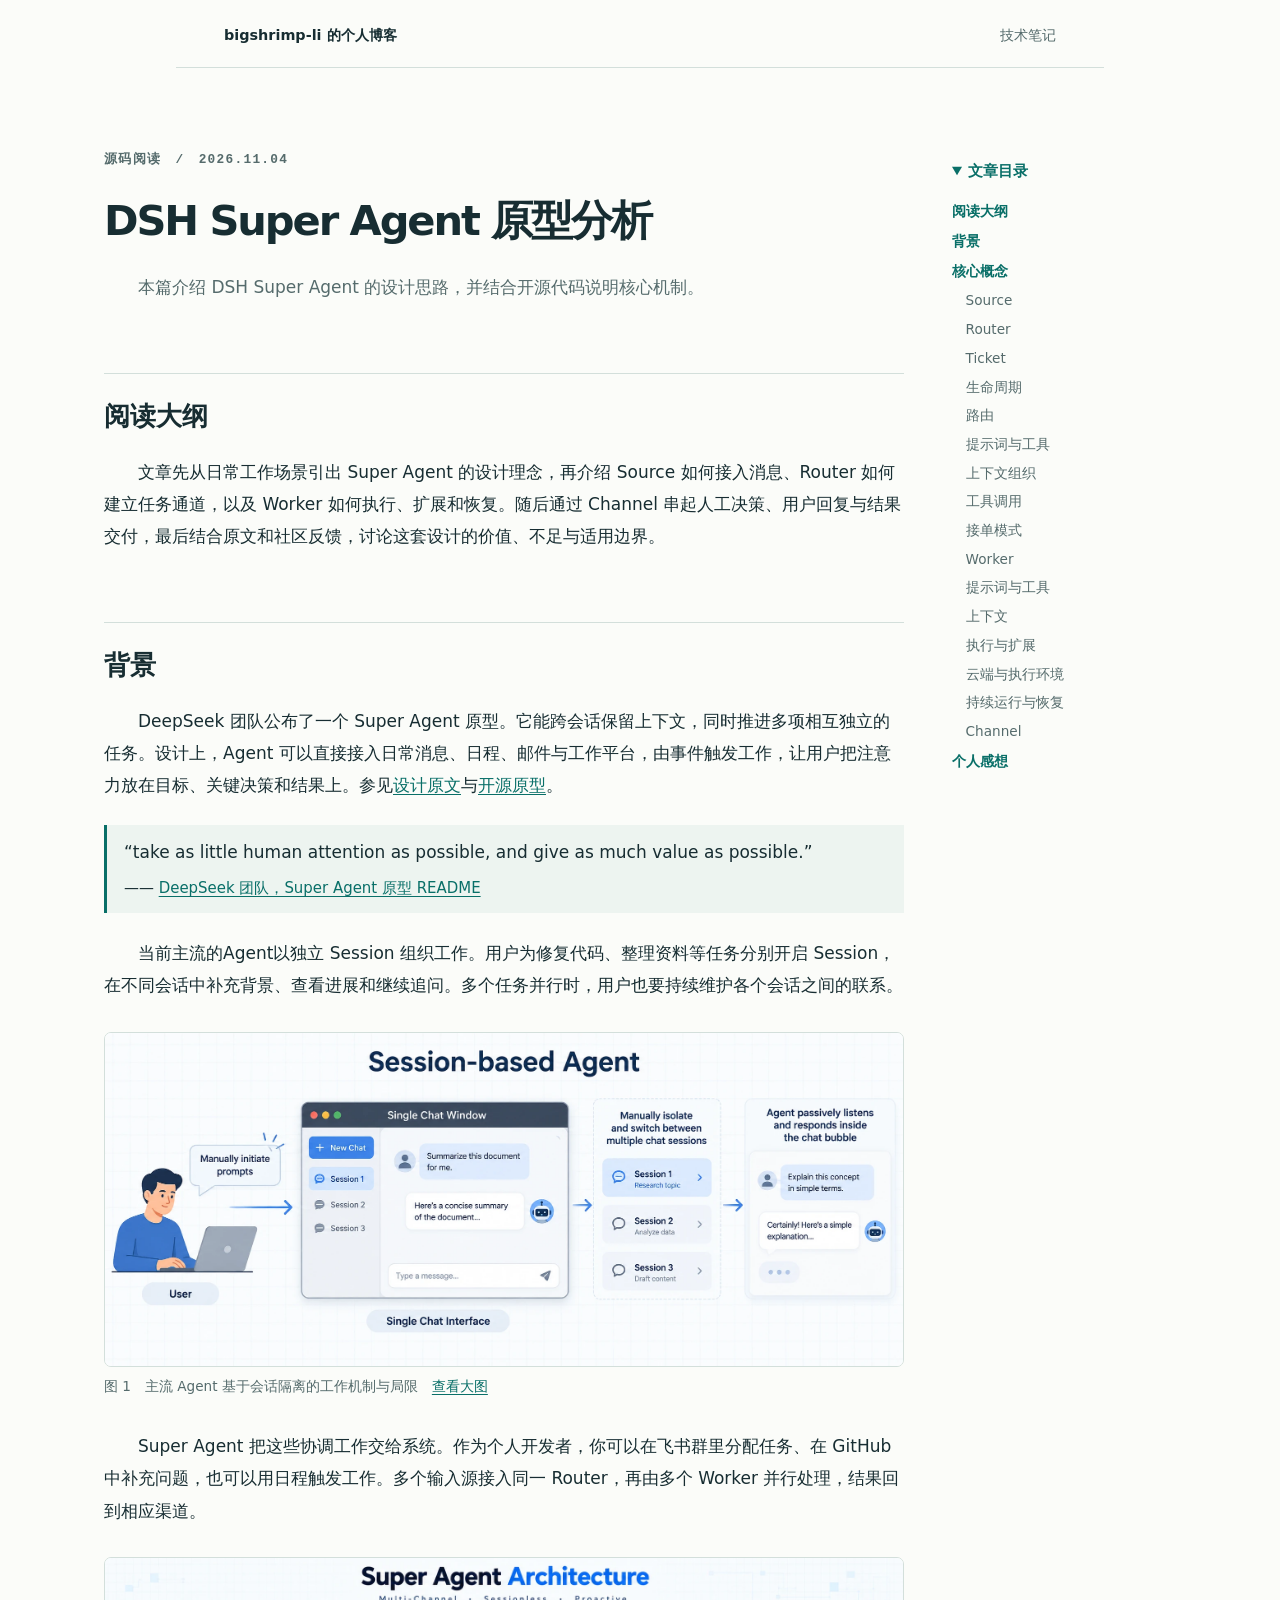
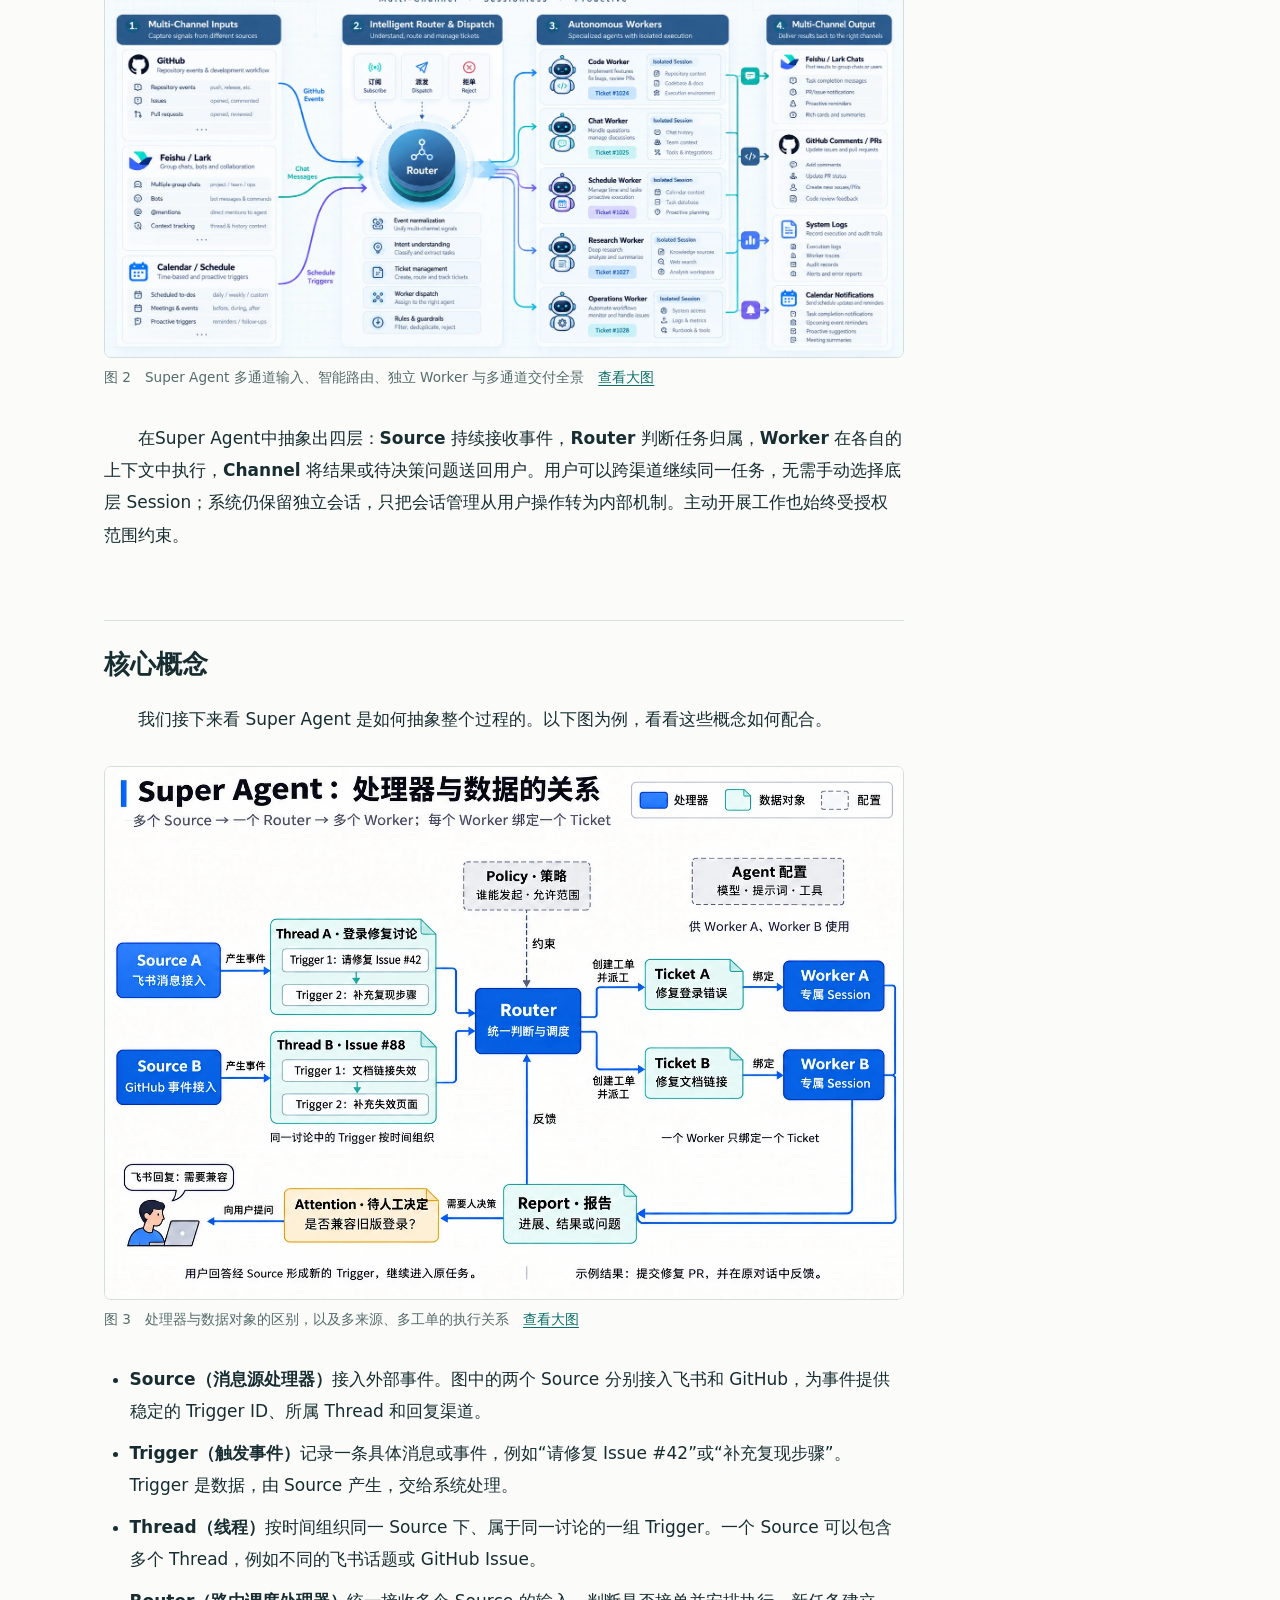
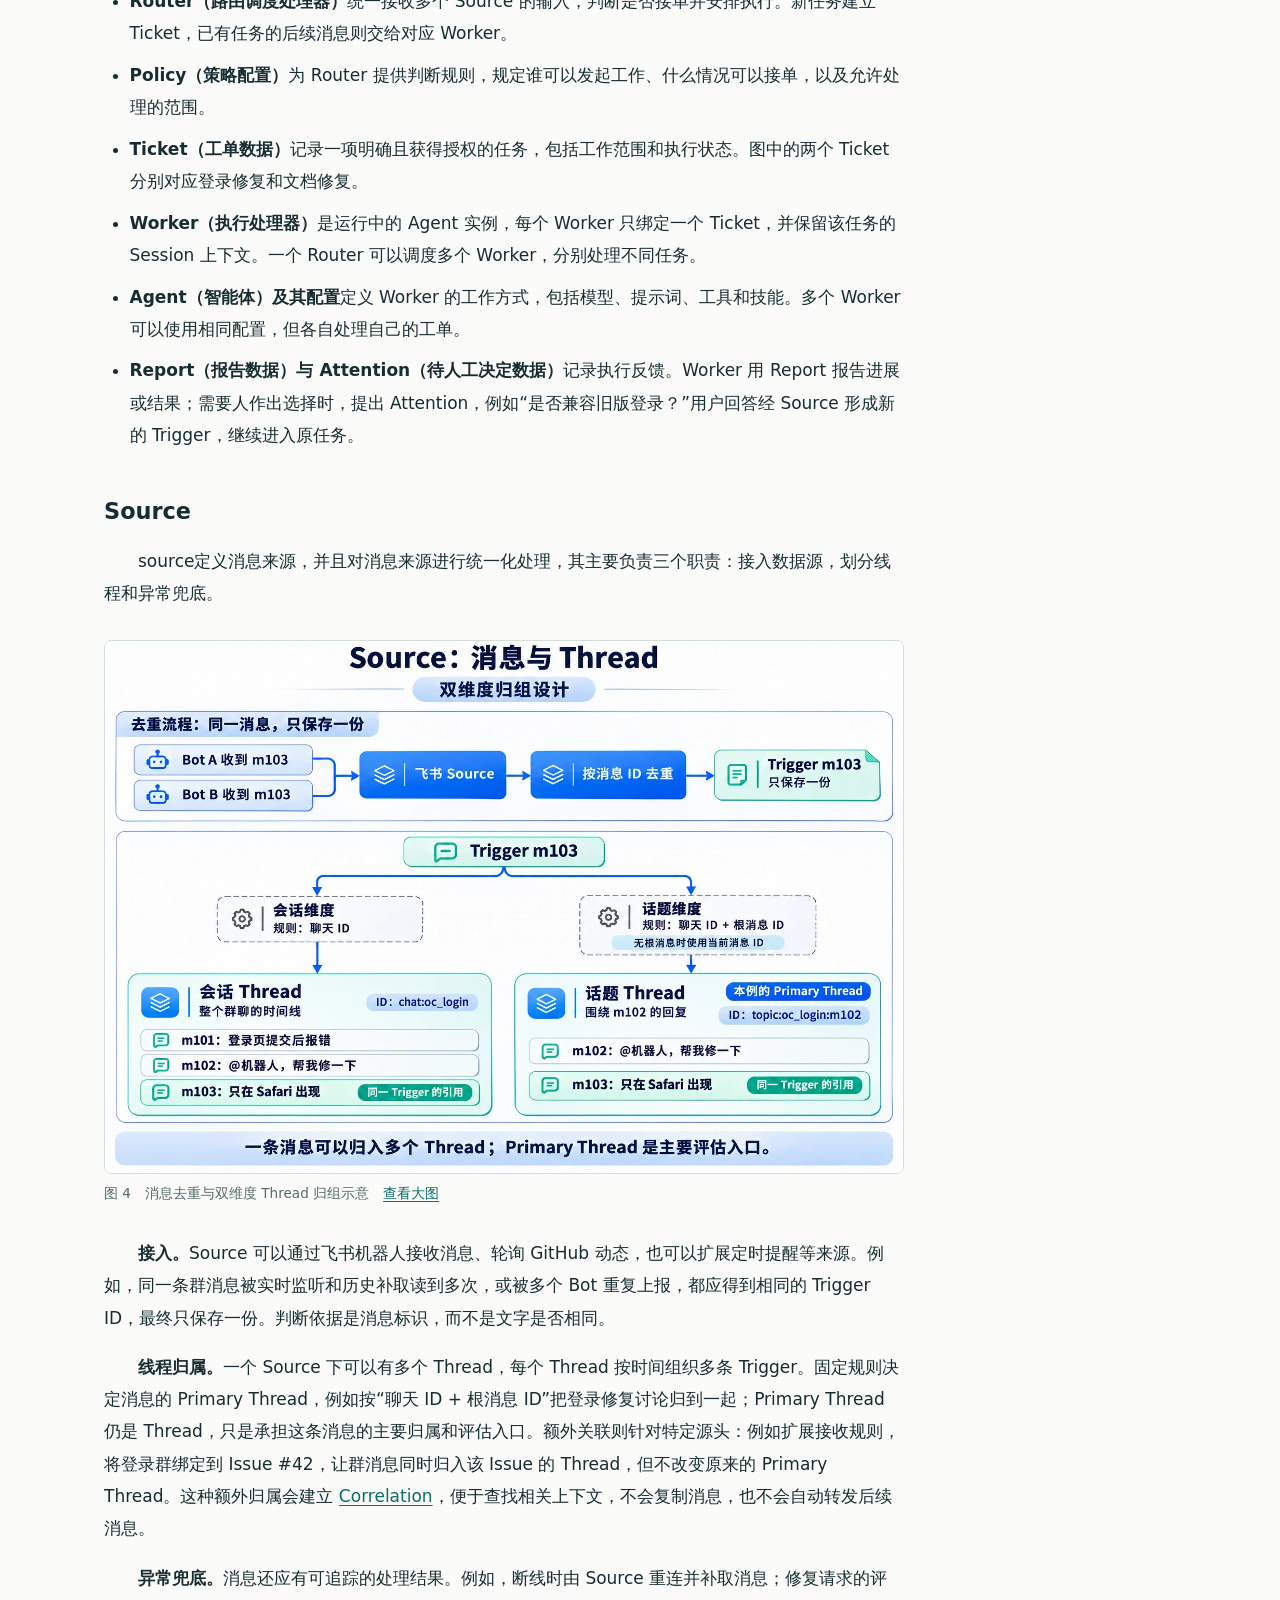
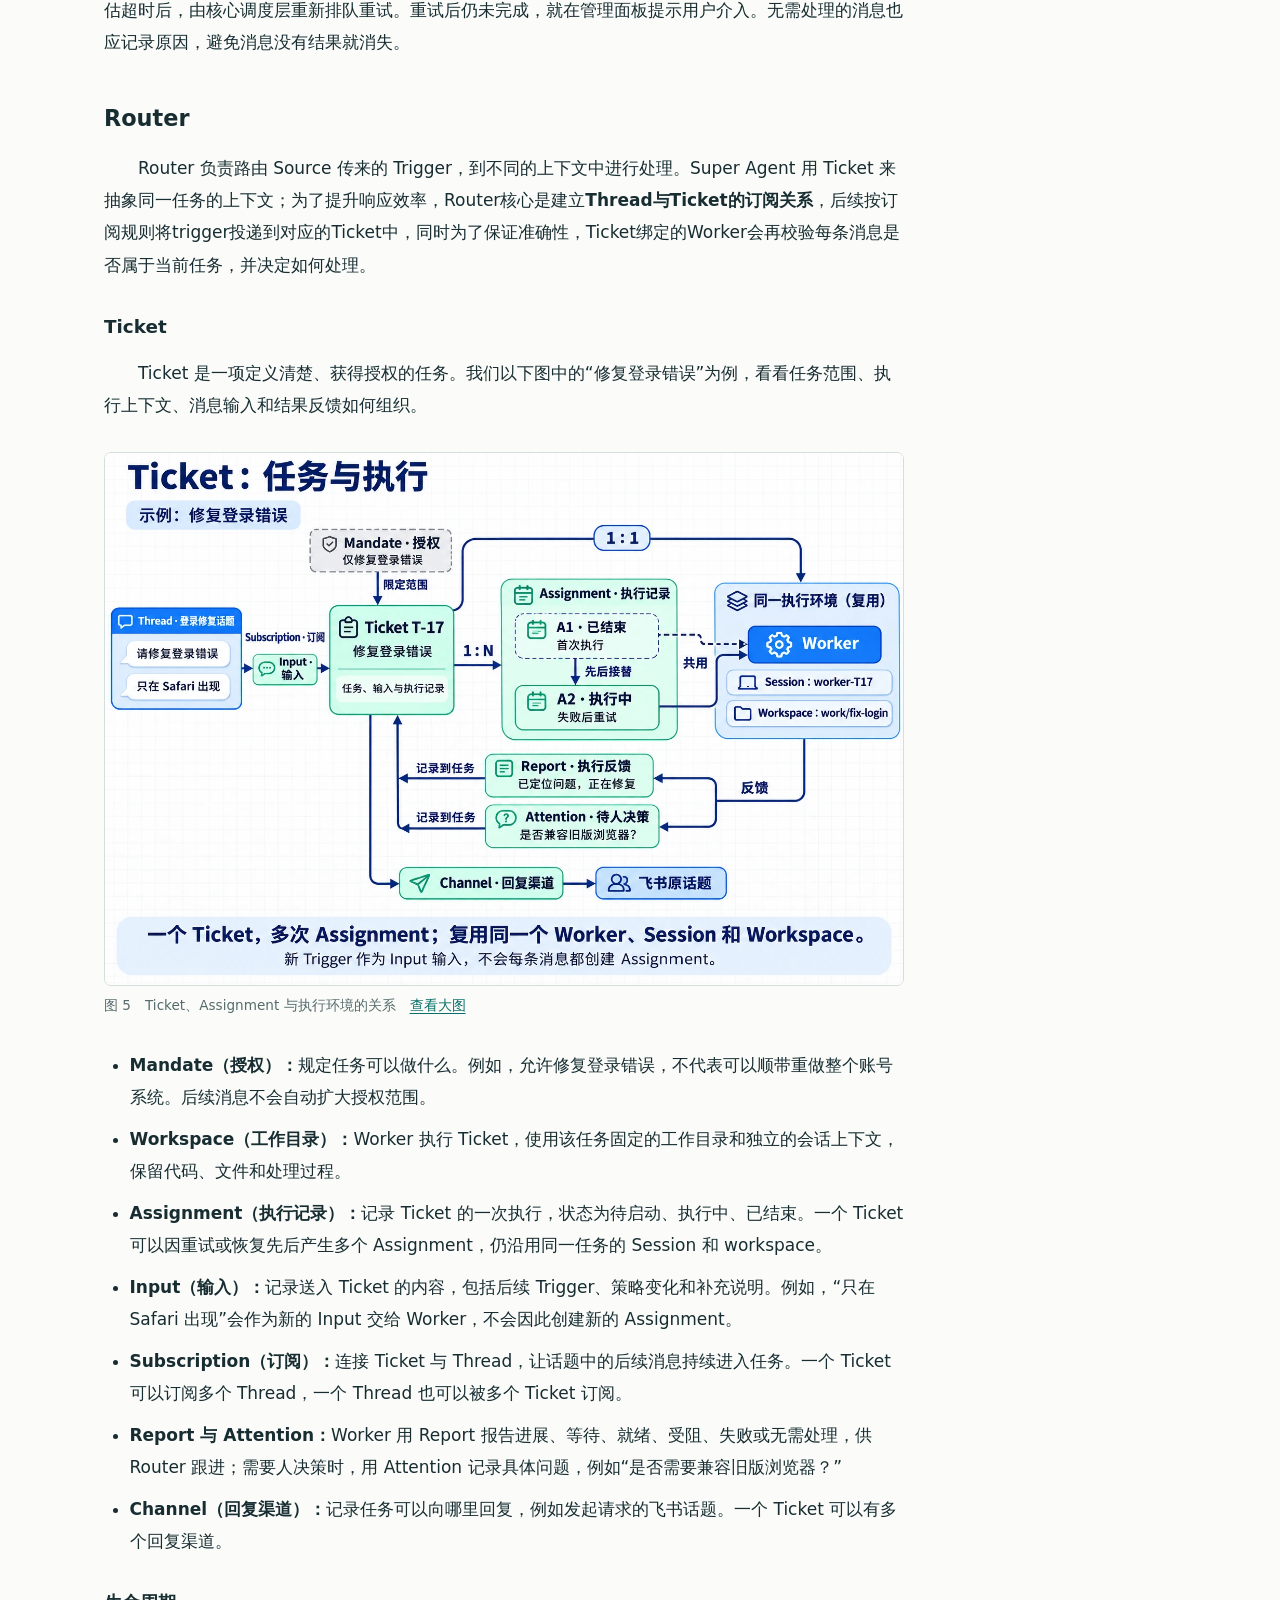
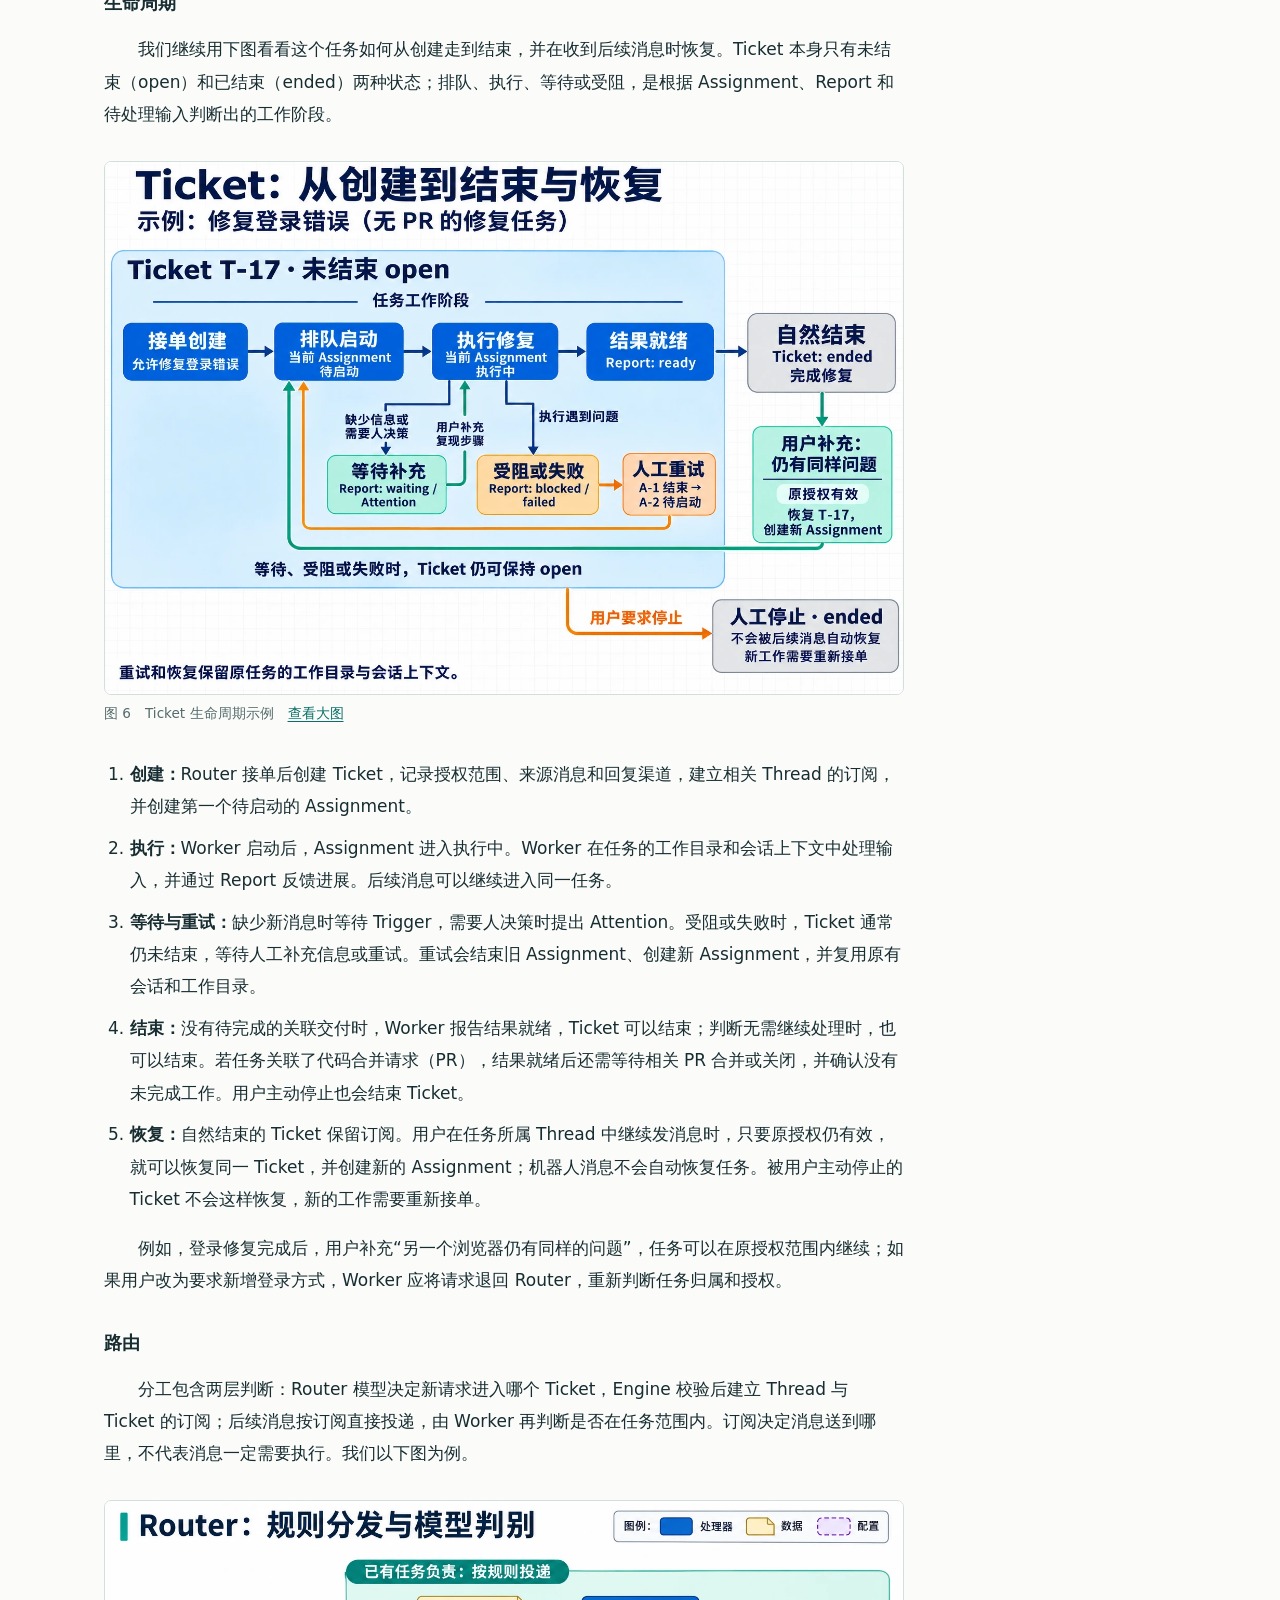
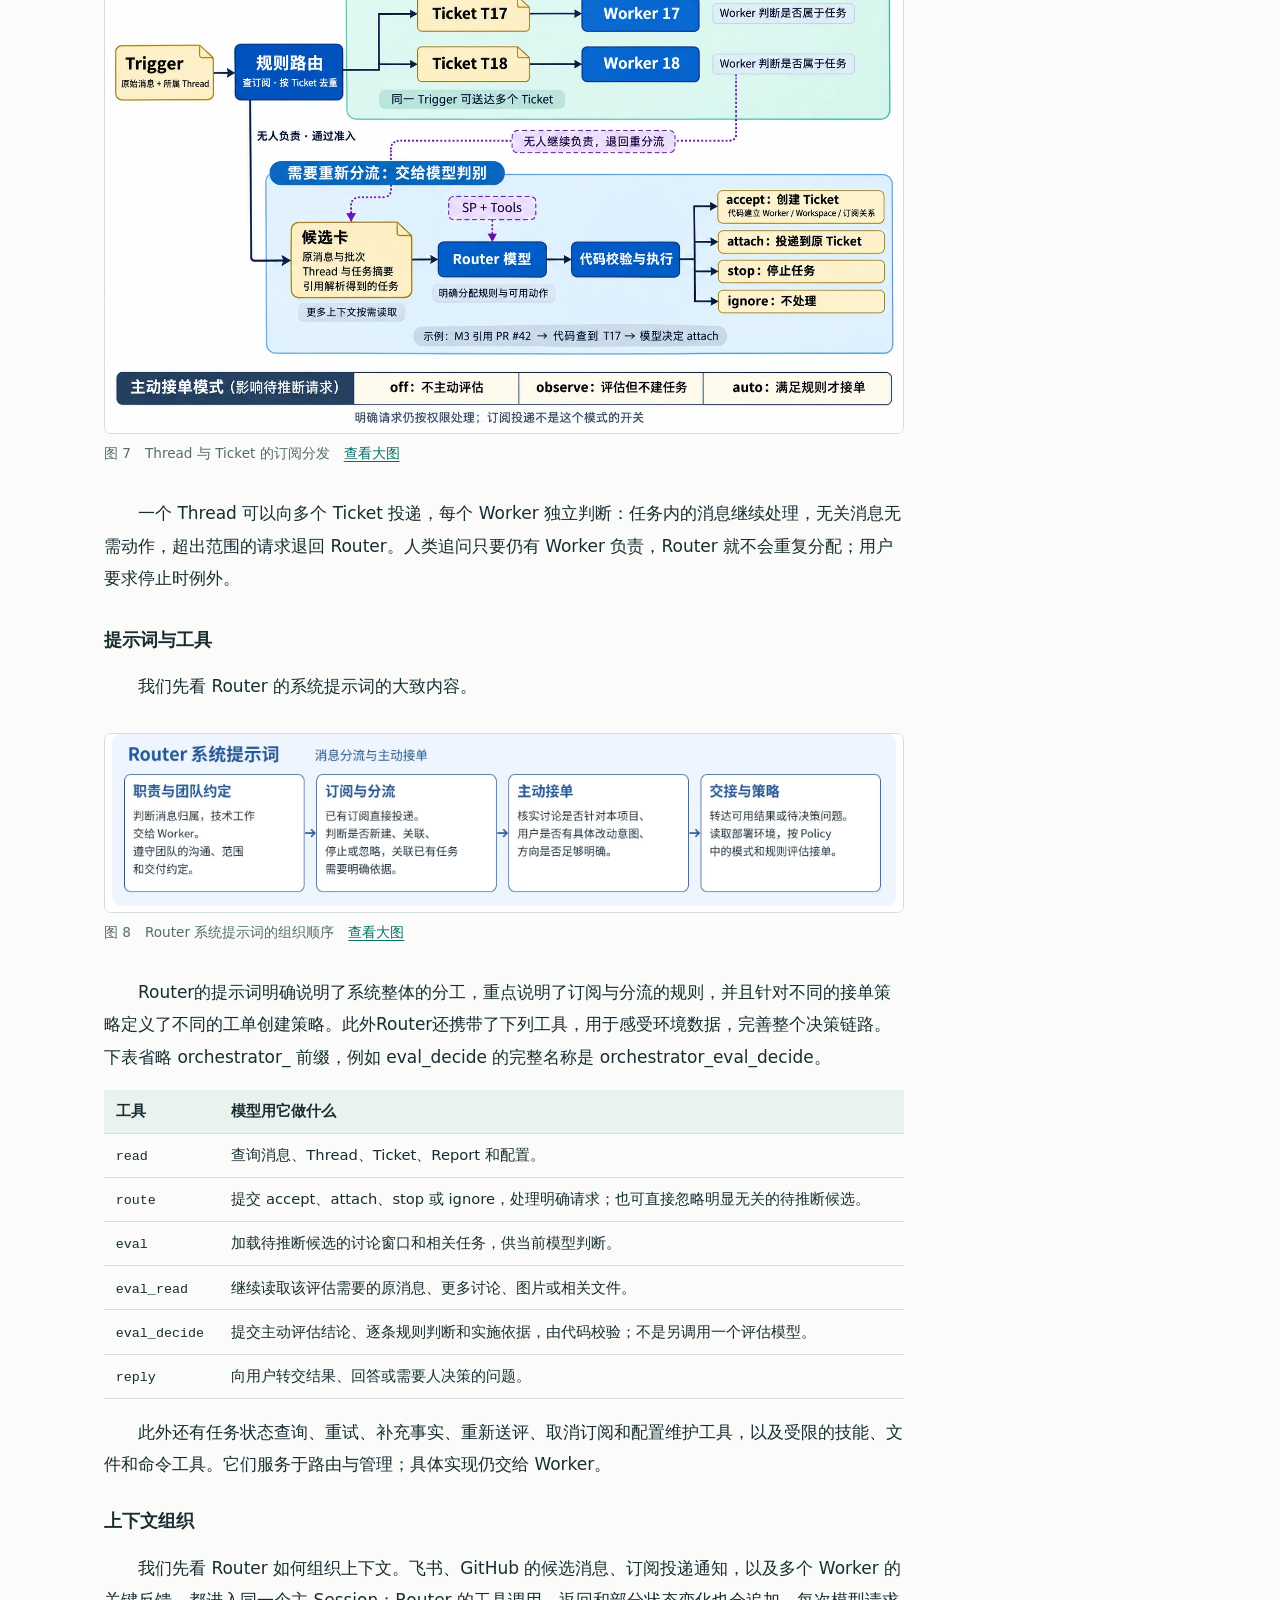
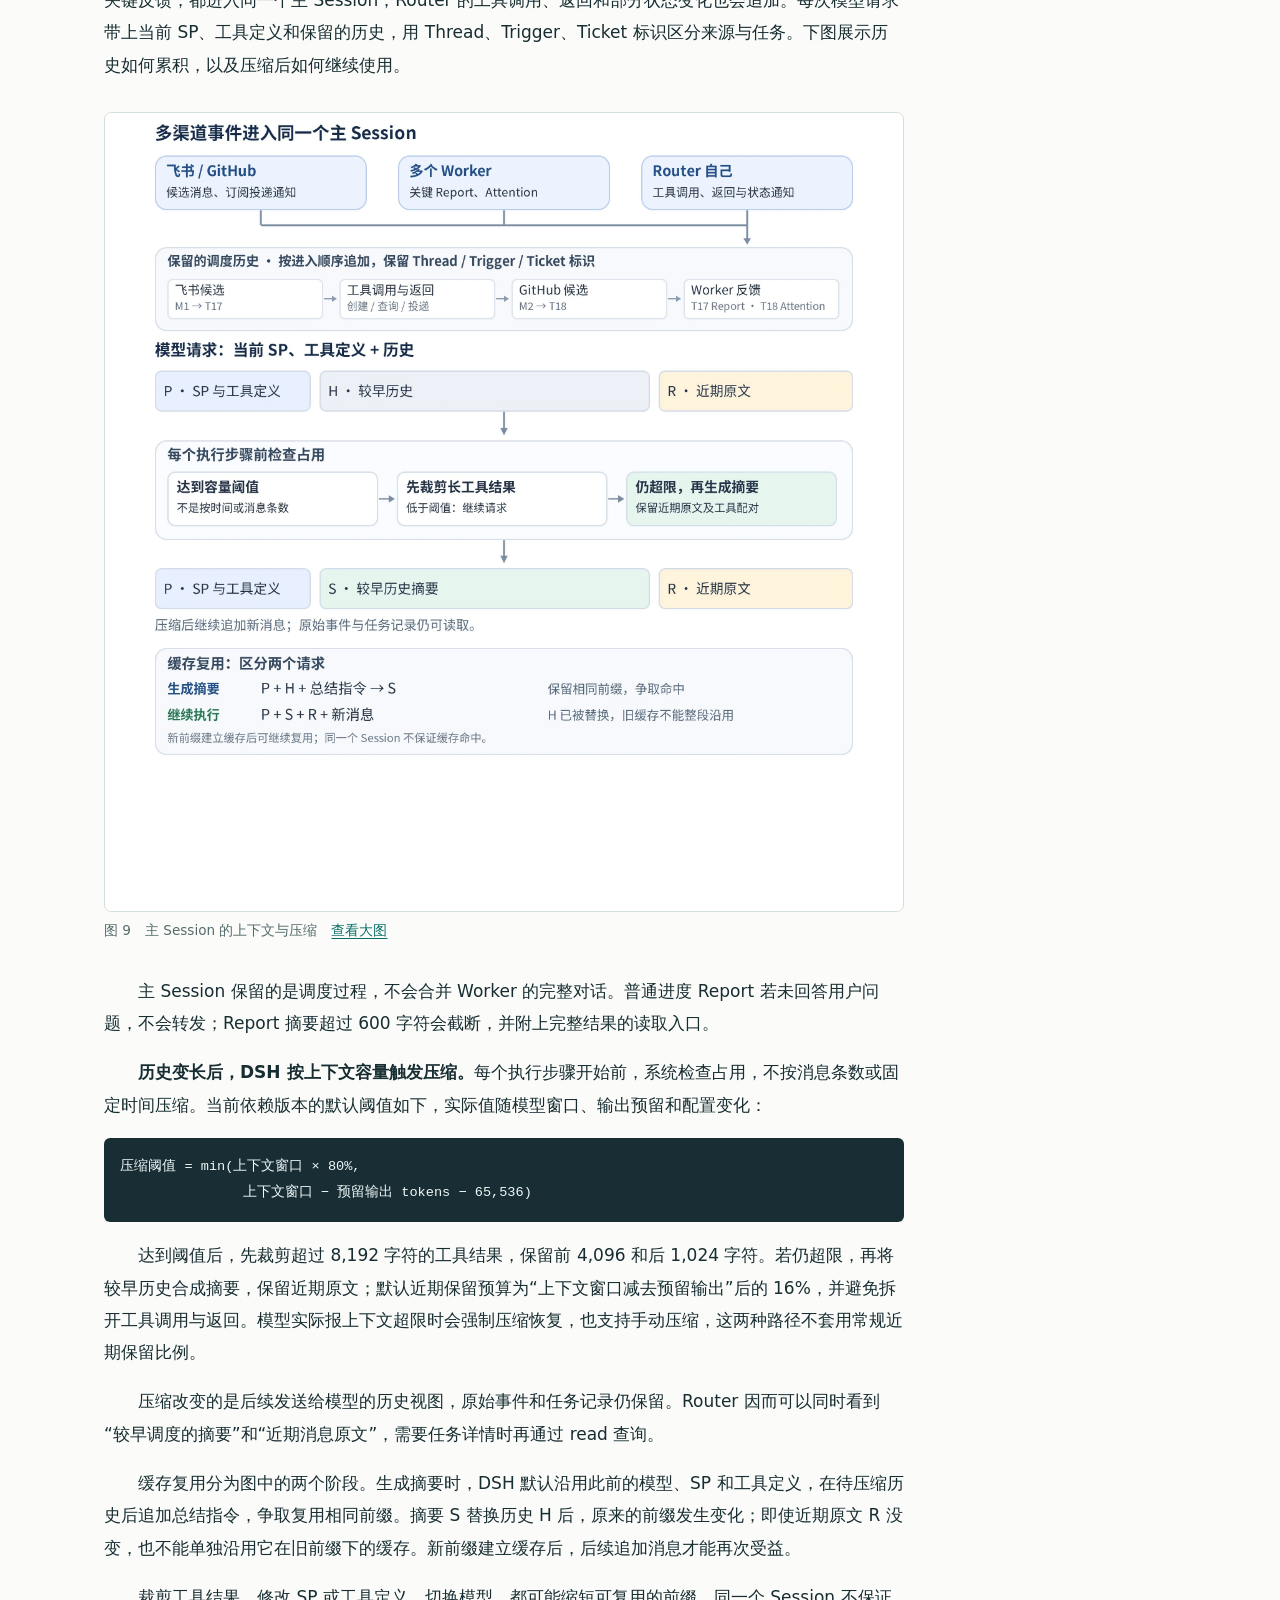
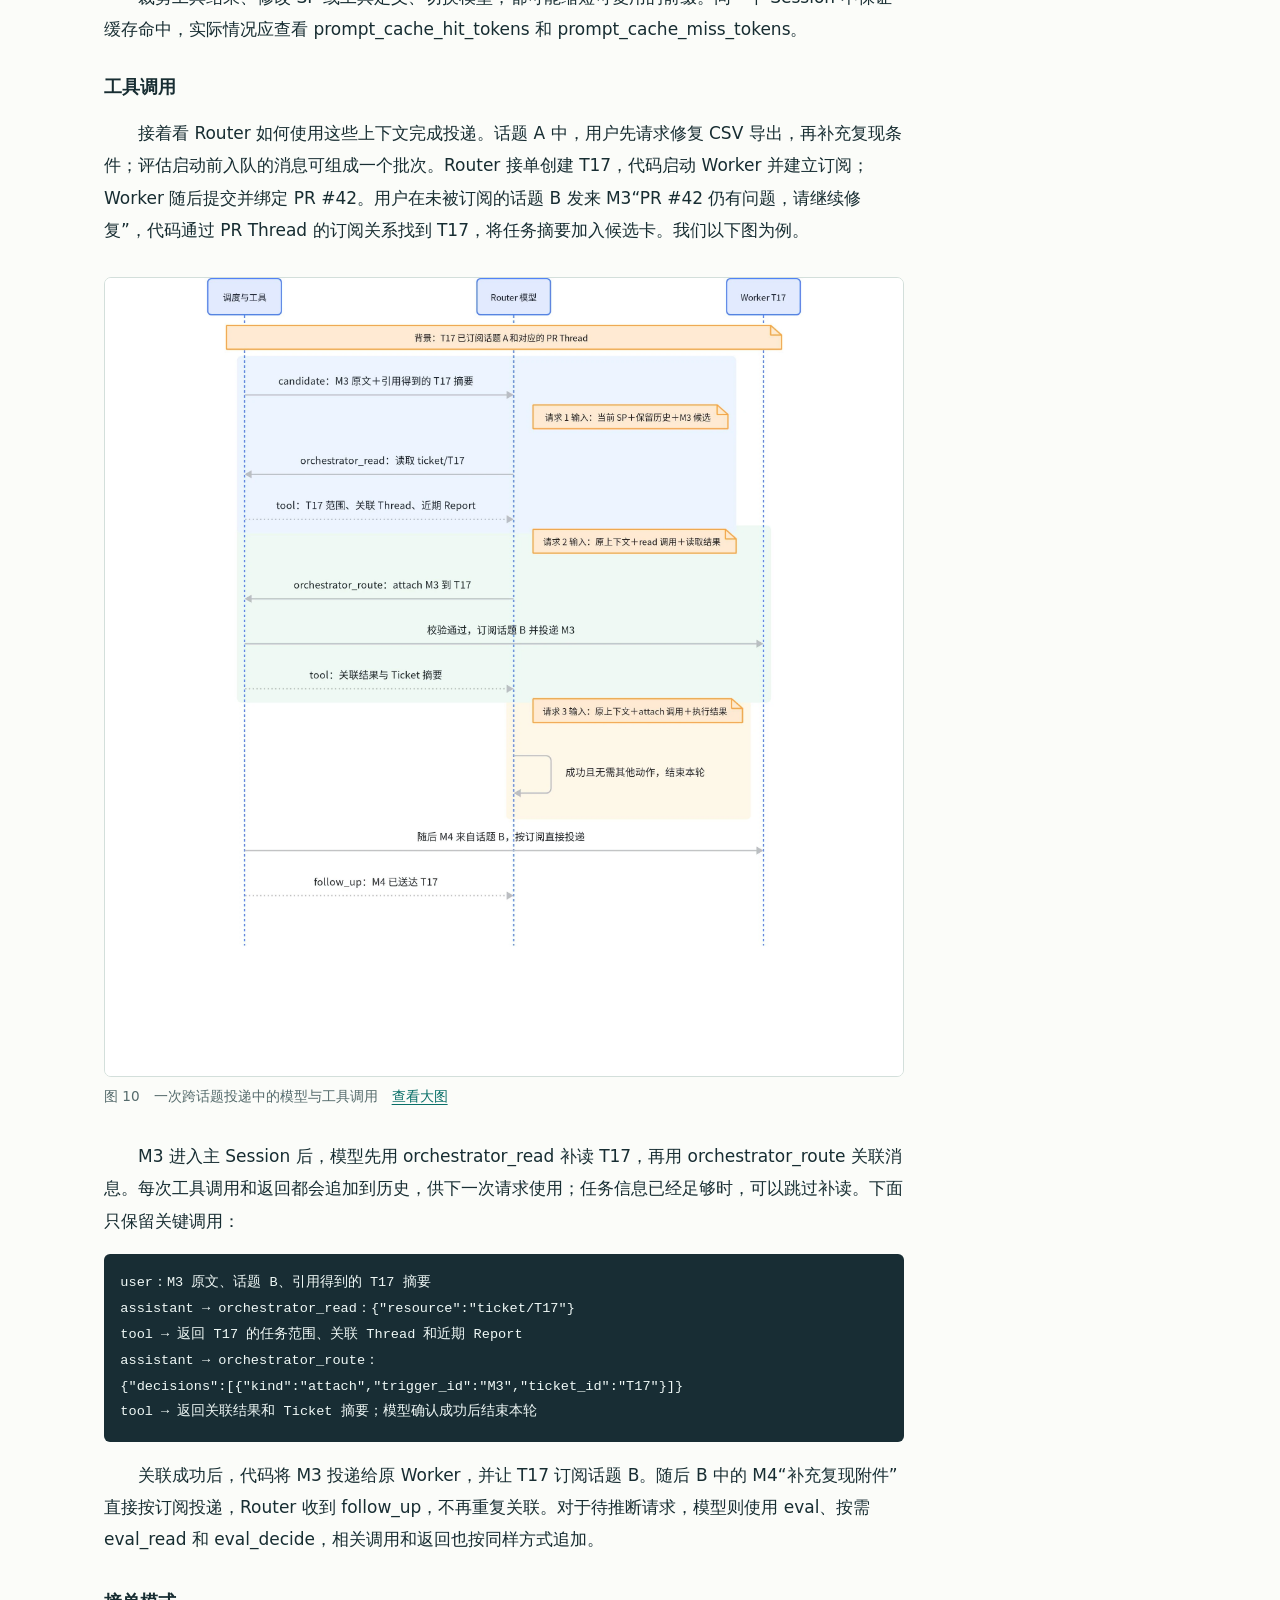
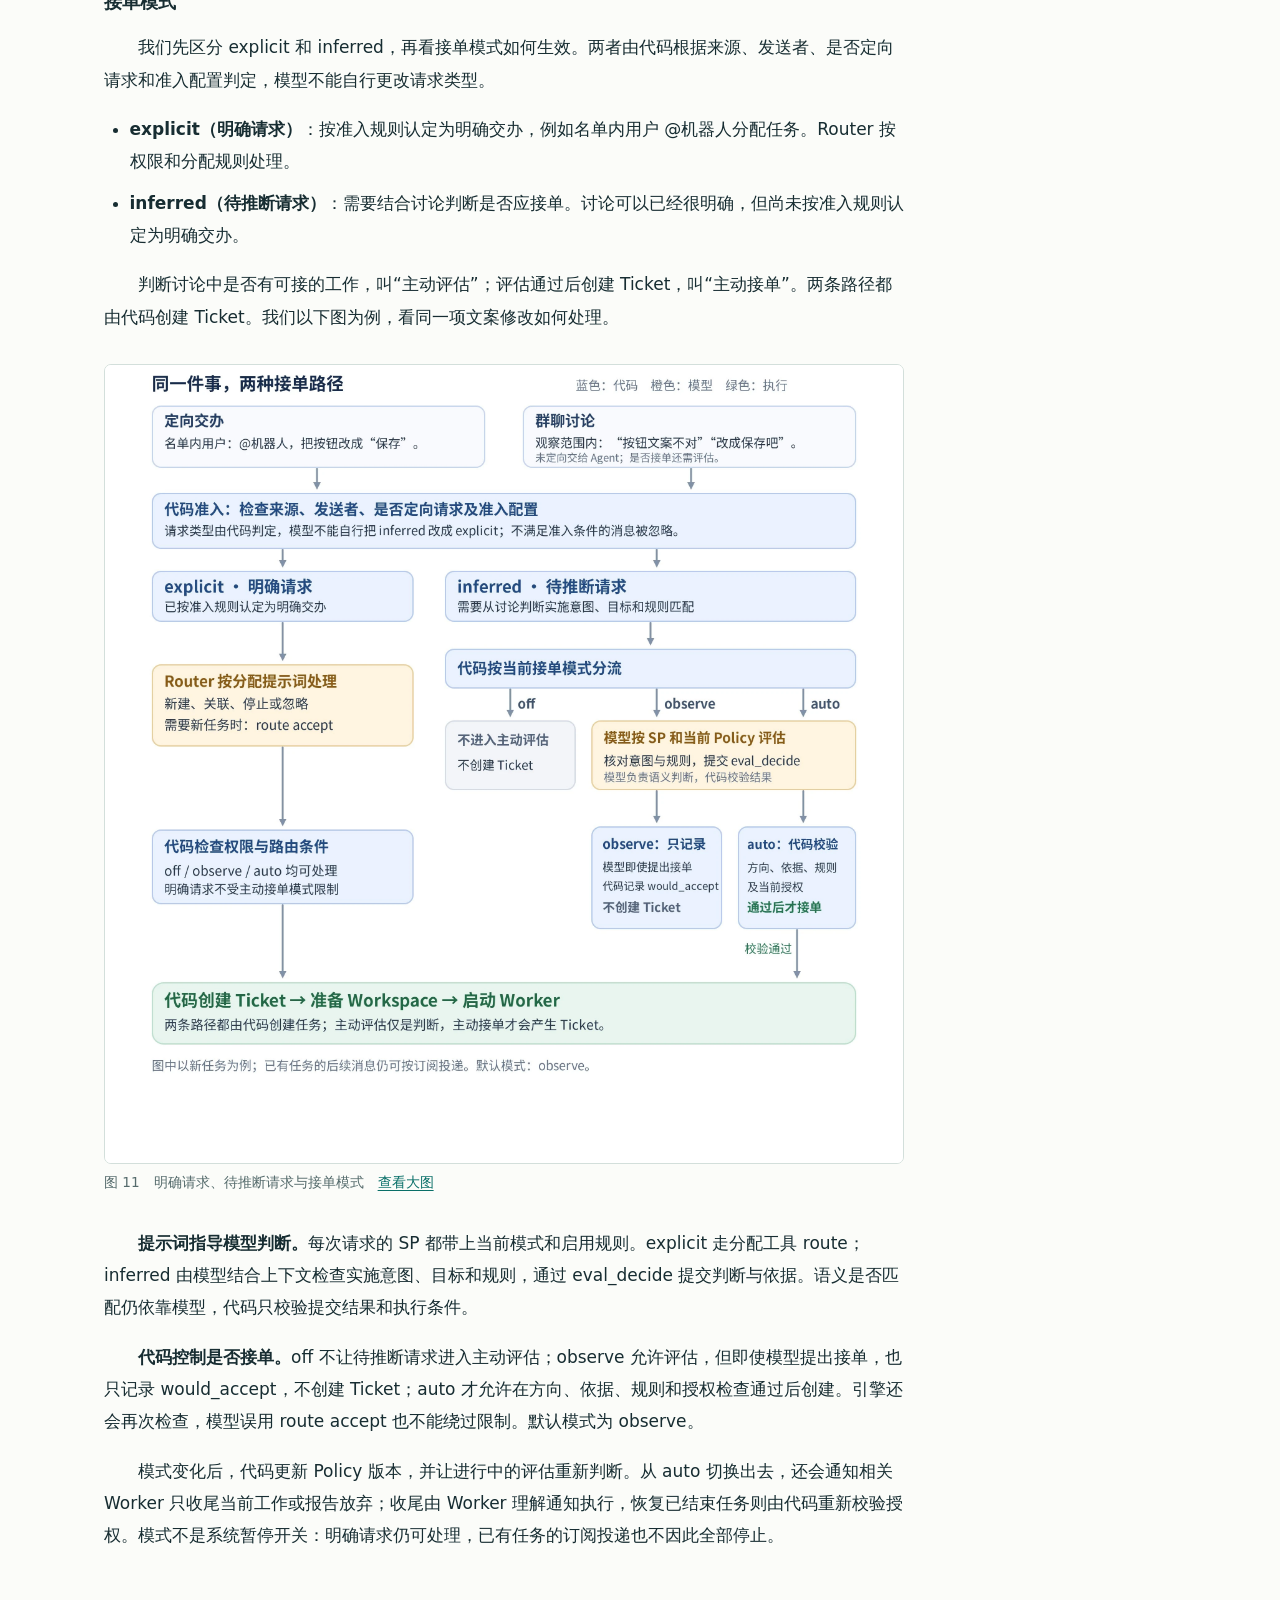
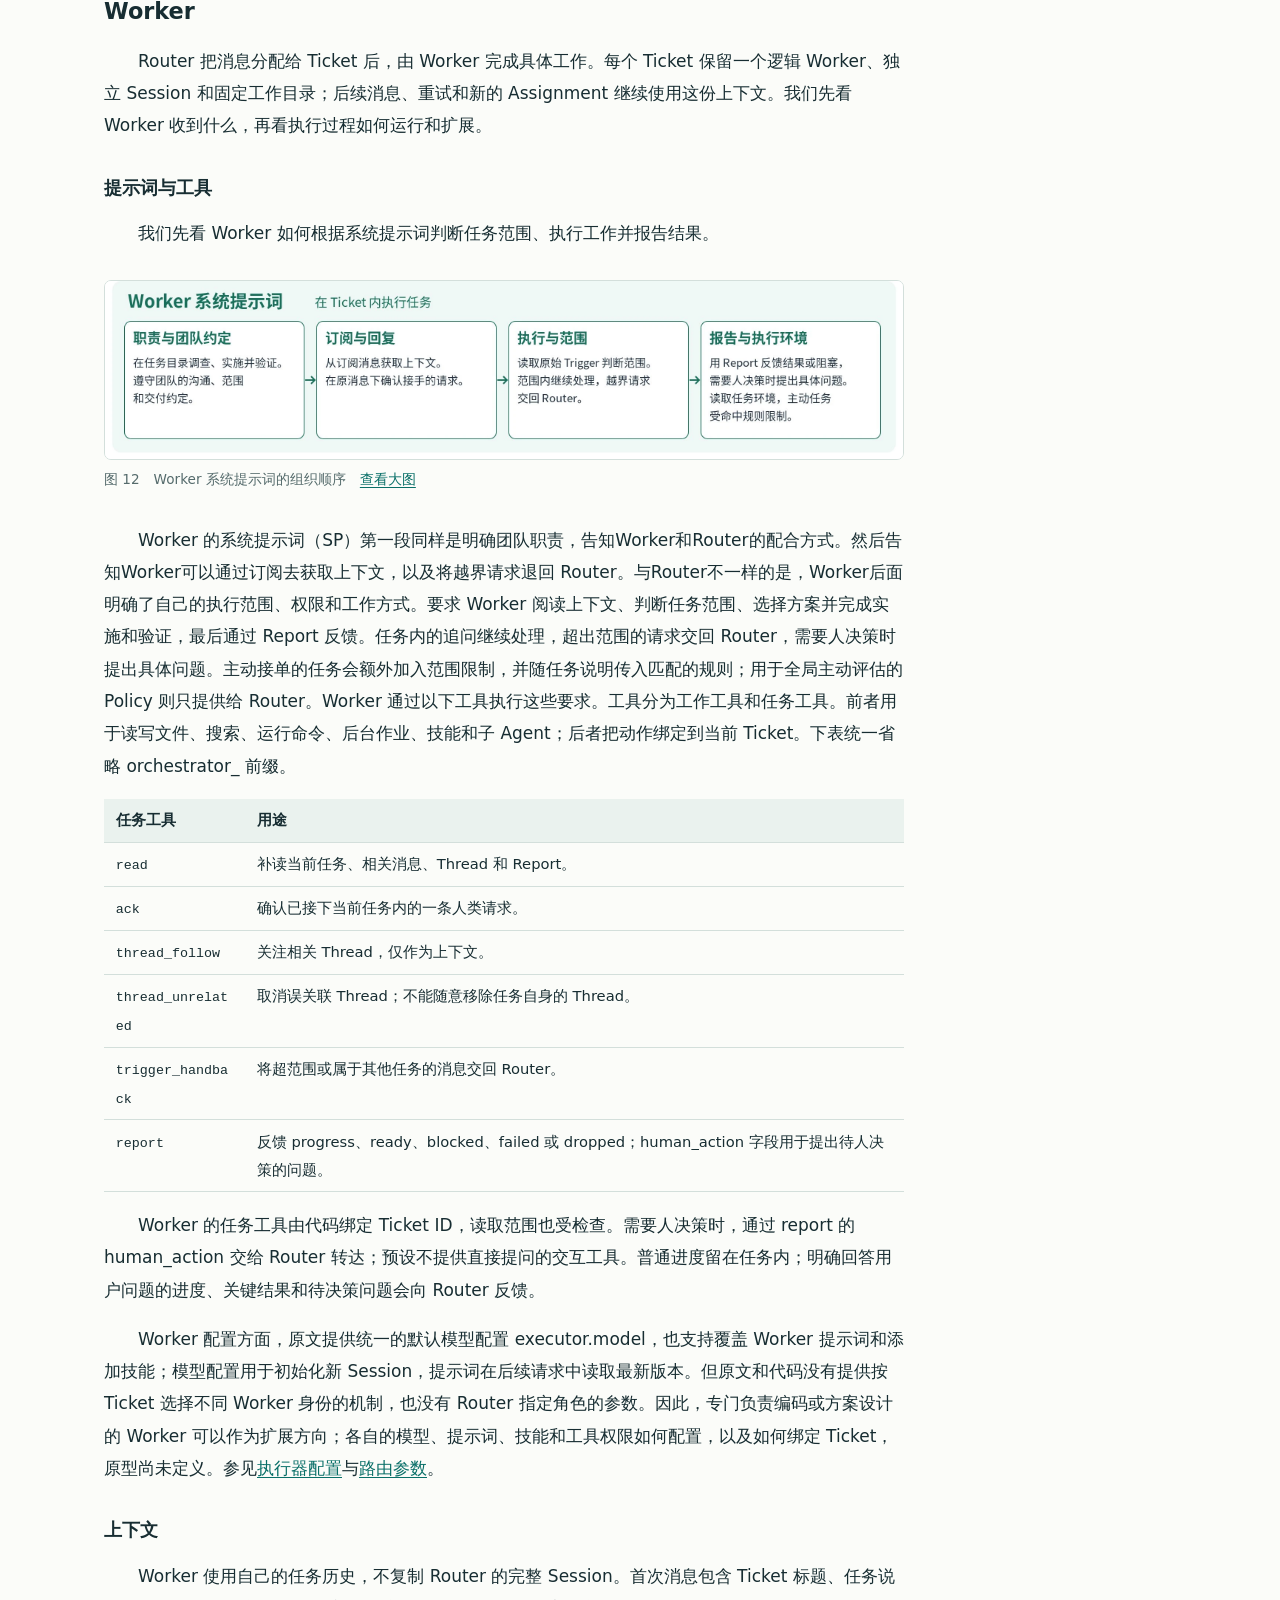
==== commit 6edbc3a8: "Align article text and examples with the Feishu document" ====
--- a/posts/dsh-super-agent/index.html
+++ b/posts/dsh-super-agent/index.html
@@ -1,43 +1,46 @@
-<!doctype html><html lang="zh-CN"><head><meta charset="utf-8"><meta name="viewport" content="width=device-width, initial-scale=1"><title>DSH Super Agent 原型分析 · bigshrimp-li</title><meta name="description" content="从飞书群里的请求到 GitHub 上的交付，拆解 DSH Super Agent 如何组织上下文、分配任务，以及在中断后继续工作。"><link rel="stylesheet" href="../../style.css"></head><body><header><a href="/">bigshrimp-li 的个人博客</a><span>技术笔记</span></header><main class="reading"><aside class="contents"><details><summary>文章目录</summary><nav aria-label="文章目录"><a class="level-2" href="#background">从会话走向任务</a><a class="level-2" href="#concepts">一条消息如何成为任务</a><a class="level-2" href="#source">Source · 接入消息</a><a class="level-2" href="#router">Router · 分配任务</a><a class="level-3" href="#ticket">Ticket</a><a class="level-3" href="#lifecycle">生命周期</a><a class="level-3" href="#subscription">路由</a><a class="level-3" href="#router-prompts">提示词与工具</a><a class="level-3" href="#context">上下文组织</a><a class="level-3" href="#routing-example">工具调用</a><a class="level-3" href="#admission">接单模式</a><a class="level-2" href="#worker">Worker · 持续执行</a><a class="level-3" href="#worker-scope">提示词与工具</a><a class="level-3" href="#assignments">上下文</a><a class="level-3" href="#executor">执行与扩展</a><a class="level-3" href="#environment">云端与执行环境</a><a class="level-3" href="#recovery">持续运行与恢复</a><a class="level-2" href="#channel">Channel · 交付与反馈</a><a class="level-2" href="#reflections">我的看法</a></nav></details></aside><article><div class="meta">源码阅读　/　<time datetime="2026-11-04">2026.11.04</time></div><h1>DSH Super Agent 原型分析</h1><p class="lead">从飞书群里的请求到 GitHub 上的交付，拆解 DSH Super Agent 如何组织上下文、分配任务，以及在中断后继续工作。</p>
-<h2 id="background">从会话走向任务</h2>
-<p>一个开发者在飞书群里请 Agent 修复登录错误，随后又在 GitHub 上补了复现步骤。传统的会话型助手需要人把两段讨论接起来。读 DeepSeek 的 Super Agent 原型时，我最感兴趣的正是这个问题：如果用户沿用手边的工作平台，谁来判断两条消息属于同一件事？</p>
-<p>在独立 Session 中，任务边界由用户划定。修代码开一个会话，整理资料再开一个。好处是上下文清楚，代价是每次出现新线索，都要有人找回正确的会话。</p>
+<!doctype html><html lang="zh-CN"><head><meta charset="utf-8"><meta name="viewport" content="width=device-width, initial-scale=1"><title>DSH Super Agent 原型分析 · bigshrimp-li</title><meta name="description" content="本篇介绍 DSH Super Agent 的设计思路，并结合开源代码说明核心机制。"><link rel="stylesheet" href="../../style.css"></head><body><header><a href="/">bigshrimp-li 的个人博客</a><span>技术笔记</span></header><main class="reading"><aside class="contents"><details><summary>文章目录</summary><nav aria-label="文章目录"><a class="level-2" href="#outline"><b>阅读大纲</b></a><a class="level-2" href="#background">背景</a><a class="level-2" href="#concepts">核心概念</a><a class="level-3" href="#source">Source</a><a class="level-3" href="#router">Router</a><a class="level-3" href="#ticket">Ticket</a><a class="level-3" href="#lifecycle">生命周期</a><a class="level-3" href="#subscription">路由</a><a class="level-3" href="#router-prompts">提示词与工具</a><a class="level-3" href="#context">上下文组织</a><a class="level-3" href="#routing-example">工具调用</a><a class="level-3" href="#admission">接单模式</a><a class="level-3" href="#worker">Worker</a><a class="level-3" href="#worker-scope">提示词与工具</a><a class="level-3" href="#assignments">上下文</a><a class="level-3" href="#executor">执行与扩展</a><a class="level-3" href="#environment">云端与执行环境</a><a class="level-3" href="#recovery">持续运行与恢复</a><a class="level-3" href="#channel">Channel</a><a class="level-2" href="#reflections">个人感想</a></nav></details></aside><article><div class="meta">源码阅读　/　<time datetime="2026-11-04">2026.11.04</time></div><h1>DSH Super Agent 原型分析</h1><p class="lead">本篇介绍 DSH Super Agent 的设计思路，并结合开源代码说明核心机制。</p>
+<h2 id="outline"><b>阅读大纲</b></h2>
+<p>文章先从日常工作场景引出 Super Agent 的设计理念，再介绍 Source 如何接入消息、Router 如何建立任务通道，以及 Worker 如何执行、扩展和恢复。随后通过 Channel 串起人工决策、用户回复与结果交付，最后结合原文和社区反馈，讨论这套设计的价值、不足与适用边界。</p>
+<h2 id="background">背景</h2>
+<p>DeepSeek 团队公布了一个 Super Agent 原型。它能跨会话保留上下文，同时推进多项相互独立的任务。设计上，Agent 可以直接接入日常消息、日程、邮件与工作平台，由事件触发工作，让用户把注意力放在目标、关键决策和结果上。参见<a href="https://zhuanlan.zhihu.com/p/2099987320443237060">设计原文</a>与<a href="https://github.com/deepseek-ai/dsh-superagent-prototype/tree/6337fc823ce20251c8de8085948165c81aaa701e">开源原型</a>。</p>
+<blockquote lang="en">“take as little human attention as possible, and give as much value as possible.”<footer>—— <a href="https://github.com/deepseek-ai/dsh-superagent-prototype/blob/6337fc823ce20251c8de8085948165c81aaa701e/README.md">DeepSeek 团队，Super Agent 原型 README</a></footer></blockquote>
+<p>当前主流的Agent以独立 Session 组织工作。用户为修复代码、整理资料等任务分别开启 Session，在不同会话中补充背景、查看进展和继续追问。多个任务并行时，用户也要持续维护各个会话之间的联系。</p>
 <figure><a class="diagram" href="assets/figure-9.webp"><img width="1942" height="809" loading="lazy" src="assets/figure-9.webp" alt="主流 Agent 基于会话隔离的工作机制与局限"></a><figcaption>图 1　主流 Agent 基于会话隔离的工作机制与局限　<a href="assets/figure-9.webp">查看大图</a></figcaption></figure>
 <p>Super Agent 把这些协调工作交给系统。作为个人开发者，你可以在飞书群里分配任务、在 GitHub 中补充问题，也可以用日程触发工作。多个输入源接入同一 Router，再由多个 Worker 并行处理，结果回到相应渠道。</p>
 <figure><a class="diagram" href="assets/figure-11.webp"><img width="1774" height="887" loading="lazy" src="assets/figure-11.webp" alt="Super Agent 多通道输入、智能路由、独立 Worker 与多通道交付全景"></a><figcaption>图 2　Super Agent 多通道输入、智能路由、独立 Worker 与多通道交付全景　<a href="assets/figure-11.webp">查看大图</a></figcaption></figure>
-<p>这个分工可以沿一条消息来读：Source 接收事件，Router 判断任务归属，Worker 在自己的上下文里执行，Channel 把结果或问题送回用户。本文以<a href="https://github.com/deepseek-ai/dsh-superagent-prototype/tree/6337fc823ce20251c8de8085948165c81aaa701e">开源原型 6337fc8</a> 为准，并结合<a href="https://zhuanlan.zhihu.com/p/2099987320443237060">设计原文</a>区分已实现的机制与扩展方向。</p>
-<h2 id="concepts">一条消息如何成为任务</h2>
-<p>以一次登录修复和一次文档修复为例。读图时可以先找三个做事的角色，再看它们传递的数据。</p>
+<p>在Super Agent中抽象出四层：<b>Source </b>持续接收事件，<b>Router</b> 判断任务归属，<b>Worker</b> 在各自的上下文中执行，<b>Channel</b> 将结果或待决策问题送回用户。用户可以跨渠道继续同一任务，无需手动选择底层 Session；系统仍保留独立会话，只把会话管理从用户操作转为内部机制。主动开展工作也始终受授权范围约束。</p>
+<h2 id="concepts">核心概念</h2>
+<p>我们接下来看 Super Agent 是如何抽象整个过程的。以下图为例，看看这些概念如何配合。</p>
 <figure><a class="diagram" href="assets/figure-15.webp"><img width="1536" height="1024" loading="lazy" src="assets/figure-15.webp" alt="处理器与数据对象的区别，以及多来源、多工单的执行关系"></a><figcaption>图 3　处理器与数据对象的区别，以及多来源、多工单的执行关系　<a href="assets/figure-15.webp">查看大图</a></figcaption></figure>
 <ul><li><b>Source（消息源处理器）</b>接入外部事件。图中的两个 Source 分别接入飞书和 GitHub，为事件提供稳定的 Trigger ID、所属 Thread 和回复渠道。</li><li><b>Trigger（触发事件）</b>记录一条具体消息或事件，例如“请修复 Issue #42”或“补充复现步骤”。Trigger 是数据，由 Source 产生，交给系统处理。</li><li><b>Thread（线程）</b>按时间组织同一 Source 下、属于同一讨论的一组 Trigger。一个 Source 可以包含多个 Thread，例如不同的飞书话题或 GitHub Issue。</li><li><b>Router（路由调度处理器）</b>统一接收多个 Source 的输入，判断是否接单并安排执行。新任务建立 Ticket，已有任务的后续消息则交给对应 Worker。</li><li><b>Policy（策略配置）</b>为 Router 提供判断规则，规定谁可以发起工作、什么情况可以接单，以及允许处理的范围。</li><li><b>Ticket（工单数据）</b>记录一项明确且获得授权的任务，包括工作范围和执行状态。图中的两个 Ticket 分别对应登录修复和文档修复。</li><li><b>Worker（执行处理器）</b>是运行中的 Agent 实例，每个 Worker 只绑定一个 Ticket，并保留该任务的 Session 上下文。一个 Router 可以调度多个 Worker，分别处理不同任务。</li><li><b>Agent（智能体）及其配置</b>定义 Worker 的工作方式，包括模型、提示词、工具和技能。多个 Worker 可以使用相同配置，但各自处理自己的工单。</li><li><b>Report（报告数据）与 Attention（待人工决定数据）</b>记录执行反馈。Worker 用 Report 报告进展或结果；需要人作出选择时，提出 Attention，例如“是否兼容旧版登录？”用户回答经 Source 形成新的 Trigger，继续进入原任务。</li></ul>
-<h2 id="source">Source · 接入消息</h2>
-<p>Source 要解决三个问题：怎样接到消息，怎样找到同一讨论的上下文，断线或超时后怎样找回未处理的事件。</p>
+<h3 id="source">Source</h3>
+<p>source定义消息来源，并且对消息来源进行统一化处理，其主要负责三个职责：接入数据源，划分线程和异常兜底。</p>
 <figure><a class="diagram" href="assets/figure-19.webp"><img width="1536" height="1024" loading="lazy" src="assets/figure-19.webp" alt="消息去重与双维度 Thread 归组示意"></a><figcaption>图 4　消息去重与双维度 Thread 归组示意　<a href="assets/figure-19.webp">查看大图</a></figcaption></figure>
 <p><b>接入。</b>Source 可以通过飞书机器人接收消息、轮询 GitHub 动态，也可以扩展定时提醒等来源。例如，同一条群消息被实时监听和历史补取读到多次，或被多个 Bot 重复上报，都应得到相同的 Trigger ID，最终只保存一份。判断依据是消息标识，而不是文字是否相同。</p>
 <p><b>线程归属。</b>一个 Source 下可以有多个 Thread，每个 Thread 按时间组织多条 Trigger。固定规则决定消息的 Primary Thread，例如按“聊天 ID + 根消息 ID”把登录修复讨论归到一起；Primary Thread 仍是 Thread，只是承担这条消息的主要归属和评估入口。额外关联则针对特定源头：例如扩展接收规则，将登录群绑定到 Issue #42，让群消息同时归入该 Issue 的 Thread，但不改变原来的 Primary Thread。这种额外归属会建立 <a href="https://github.com/deepseek-ai/dsh-superagent-prototype/blob/6337fc823ce20251c8de8085948165c81aaa701e/src/core/intake.ts">Correlation</a>，便于查找相关上下文，不会复制消息，也不会自动转发后续消息。</p>
 <p><b>异常兜底。</b>消息还应有可追踪的处理结果。例如，断线时由 Source 重连并补取消息；修复请求的评估超时后，由核心调度层重新排队重试。重试后仍未完成，就在管理面板提示用户介入。无需处理的消息也应记录原因，避免消息没有结果就消失。</p>
-<h2 id="router">Router · 分配任务</h2>
-<p>当一条消息进入系统，Router 先判断它属于哪项任务。任务由 Ticket 表示。建立 Thread 与 Ticket 的订阅后，后续消息就有了固定去向，Worker 只需判断新消息是否仍在授权范围内。</p>
-<h3 id="ticket">Ticket</h3>
+<h3 id="router">Router</h3>
+<p>Router 负责路由 Source 传来的 Trigger，到不同的上下文中进行处理。Super Agent 用 Ticket 来抽象同一任务的上下文；为了提升响应效率，Router核心是建立<b>Thread与Ticket的订阅关系</b>，后续按订阅规则将trigger投递到对应的Ticket中，同时为了保证准确性，Ticket绑定的Worker会再校验每条消息是否属于当前任务，并决定如何处理。</p>
+<h4 id="ticket">Ticket</h4>
 <p>Ticket 是一项定义清楚、获得授权的任务。我们以下图中的“修复登录错误”为例，看看任务范围、执行上下文、消息输入和结果反馈如何组织。</p>
 <figure><a class="diagram" href="assets/figure-27.webp"><img width="1536" height="1024" loading="lazy" src="assets/figure-27.webp" alt="Ticket、Assignment 与执行环境的关系"></a><figcaption>图 5　Ticket、Assignment 与执行环境的关系　<a href="assets/figure-27.webp">查看大图</a></figcaption></figure>
 <ul><li><b>Mandate（授权）：</b>规定任务可以做什么。例如，允许修复登录错误，不代表可以顺带重做整个账号系统。后续消息不会自动扩大授权范围。</li><li><b>Workspace（工作目录）：</b>Worker 执行 Ticket，使用该任务固定的工作目录和独立的会话上下文，保留代码、文件和处理过程。</li><li><b>Assignment（执行记录）：</b>记录 Ticket 的一次执行，状态为待启动、执行中、已结束。一个 Ticket 可以因重试或恢复先后产生多个 Assignment，仍沿用同一任务的 Session 和 workspace。</li><li><b>Input（输入）：</b>记录送入 Ticket 的内容，包括后续 Trigger、策略变化和补充说明。例如，“只在 Safari 出现”会作为新的 Input 交给 Worker，不会因此创建新的 Assignment。</li><li><b>Subscription（订阅）：</b>连接 Ticket 与 Thread，让话题中的后续消息持续进入任务。一个 Ticket 可以订阅多个 Thread，一个 Thread 也可以被多个 Ticket 订阅。</li><li><b>Report 与 Attention：</b>Worker 用 Report 报告进展、等待、就绪、受阻、失败或无需处理，供 Router 跟进；需要人决策时，用 Attention 记录具体问题，例如“是否需要兼容旧版浏览器？”</li><li><b>Channel（回复渠道）：</b>记录任务可以向哪里回复，例如发起请求的飞书话题。一个 Ticket 可以有多个回复渠道。</li></ul>
-<h4 id="lifecycle">生命周期</h4>
+<h5 id="lifecycle">生命周期</h5>
 <p>我们继续用下图看看这个任务如何从创建走到结束，并在收到后续消息时恢复。Ticket 本身只有未结束（open）和已结束（ended）两种状态；排队、执行、等待或受阻，是根据 Assignment、Report 和待处理输入判断出的工作阶段。</p>
 <figure><a class="diagram" href="assets/figure-31.webp"><img width="1536" height="1024" loading="lazy" src="assets/figure-31.webp" alt="Ticket 生命周期示例"></a><figcaption>图 6　Ticket 生命周期示例　<a href="assets/figure-31.webp">查看大图</a></figcaption></figure>
 <ol><li><b>创建：</b>Router 接单后创建 Ticket，记录授权范围、来源消息和回复渠道，建立相关 Thread 的订阅，并创建第一个待启动的 Assignment。</li><li><b>执行：</b>Worker 启动后，Assignment 进入执行中。Worker 在任务的工作目录和会话上下文中处理输入，并通过 Report 反馈进展。后续消息可以继续进入同一任务。</li><li><b>等待与重试：</b>缺少新消息时等待 Trigger，需要人决策时提出 Attention。受阻或失败时，Ticket 通常仍未结束，等待人工补充信息或重试。重试会结束旧 Assignment、创建新 Assignment，并复用原有会话和工作目录。</li><li><b>结束：</b>没有待完成的关联交付时，Worker 报告结果就绪，Ticket 可以结束；判断无需继续处理时，也可以结束。若任务关联了代码合并请求（PR），结果就绪后还需等待相关 PR 合并或关闭，并确认没有未完成工作。用户主动停止也会结束 Ticket。</li><li><b>恢复：</b>自然结束的 Ticket 保留订阅。用户在任务所属 Thread 中继续发消息时，只要原授权仍有效，就可以恢复同一 Ticket，并创建新的 Assignment；机器人消息不会自动恢复任务。被用户主动停止的 Ticket 不会这样恢复，新的工作需要重新接单。</li></ol>
 <p>例如，登录修复完成后，用户补充“另一个浏览器仍有同样的问题”，任务可以在原授权范围内继续；如果用户改为要求新增登录方式，Worker 应将请求退回 Router，重新判断任务归属和授权。</p>
-<h3 id="subscription">路由</h3>
+<h4 id="subscription">路由</h4>
 <p>分工包含两层判断：Router 模型决定新请求进入哪个 Ticket，Engine 校验后建立 Thread 与 Ticket 的订阅；后续消息按订阅直接投递，由 Worker 再判断是否在任务范围内。订阅决定消息送到哪里，不代表消息一定需要执行。我们以下图为例。</p>
 <figure><a class="diagram" href="assets/figure-36.webp"><img width="1536" height="1024" loading="lazy" src="assets/figure-36.webp" alt="Thread 与 Ticket 的订阅分发"></a><figcaption>图 7　Thread 与 Ticket 的订阅分发　<a href="assets/figure-36.webp">查看大图</a></figcaption></figure>
 <p>一个 Thread 可以向多个 Ticket 投递，每个 Worker 独立判断：任务内的消息继续处理，无关消息无需动作，超出范围的请求退回 Router。人类追问只要仍有 Worker 负责，Router 就不会重复分配；用户要求停止时例外。</p>
-<h4 id="router-prompts">提示词与工具</h4>
+<h5 id="router-prompts">提示词与工具</h5>
 <p>我们先看 Router 的系统提示词的大致内容。</p>
 <figure><a class="diagram" href="assets/figure-40.webp" style="aspect-ratio:2160/486"><img style="position:absolute;width:118.519%;max-width:none;top:0.000%;left:-9.259%" width="2560" height="2560" loading="lazy" src="assets/figure-40.webp" alt="Router 系统提示词的组织顺序"></a><figcaption>图 8　Router 系统提示词的组织顺序　<a href="assets/figure-40.webp">查看大图</a></figcaption></figure>
-<p>Router 依据订阅、消息引用和接单策略作出判断，再用工具提交决定。下表省略工具名的 <code>orchestrator_</code> 前缀，例如 <code>eval_decide</code> 的完整名称是 <code>orchestrator_eval_decide</code>。</p>
+<p>Router的提示词明确说明了系统整体的分工，重点说明了订阅与分流的规则，并且针对不同的接单策略定义了不同的工单创建策略。此外Router还携带了下列工具，用于感受环境数据，完善整个决策链路。下表省略 orchestrator_ 前缀，例如 eval_decide 的完整名称是 orchestrator_eval_decide。</p>
 <table><thead><tr><th>工具</th><th>模型用它做什么</th></tr></thead><tbody><tr><td><code>read</code></td><td>查询消息、Thread、Ticket、Report 和配置。</td></tr><tr><td><code>route</code></td><td>提交 accept、attach、stop 或 ignore，处理明确请求；也可直接忽略明显无关的待推断候选。</td></tr><tr><td><code>eval</code></td><td>加载待推断候选的讨论窗口和相关任务，供当前模型判断。</td></tr><tr><td><code>eval_read</code></td><td>继续读取该评估需要的原消息、更多讨论、图片或相关文件。</td></tr><tr><td><code>eval_decide</code></td><td>提交主动评估结论、逐条规则判断和实施依据，由代码校验；不是另调用一个评估模型。</td></tr><tr><td><code>reply</code></td><td>向用户转交结果、回答或需要人决策的问题。</td></tr></tbody></table>
 <p>此外还有任务状态查询、重试、补充事实、重新送评、取消订阅和配置维护工具，以及受限的技能、文件和命令工具。它们服务于路由与管理；具体实现仍交给 Worker。</p>
-<h5 id="context">上下文组织</h5>
+<h6 id="context">上下文组织</h6>
 <p>我们先看 Router 如何组织上下文。飞书、GitHub 的候选消息、订阅投递通知，以及多个 Worker 的关键反馈，都进入同一个主 Session；Router 的工具调用、返回和部分状态变化也会追加。每次模型请求带上当前 SP、工具定义和保留的历史，用 Thread、Trigger、Ticket 标识区分来源与任务。下图展示历史如何累积，以及压缩后如何继续使用。</p>
 <figure><a class="diagram" href="assets/figure-46.webp"><img width="2560" height="2560" loading="lazy" src="assets/figure-46.webp" alt="主 Session 的上下文与压缩"></a><figcaption>图 9　主 Session 的上下文与压缩　<a href="assets/figure-46.webp">查看大图</a></figcaption></figure>
 <p>主 Session 保留的是调度过程，不会合并 Worker 的完整对话。普通进度 Report 若未回答用户问题，不会转发；Report 摘要超过 600 字符会截断，并附上完整结果的读取入口。</p>
@@ -47,13 +50,13 @@
 <p>压缩改变的是后续发送给模型的历史视图，原始事件和任务记录仍保留。Router 因而可以同时看到“较早调度的摘要”和“近期消息原文”，需要任务详情时再通过 read 查询。</p>
 <p>缓存复用分为图中的两个阶段。生成摘要时，DSH 默认沿用此前的模型、SP 和工具定义，在待压缩历史后追加总结指令，争取复用相同前缀。摘要 S 替换历史 H 后，原来的前缀发生变化；即使近期原文 R 没变，也不能单独沿用它在旧前缀下的缓存。新前缀建立缓存后，后续追加消息才能再次受益。</p>
 <p>裁剪工具结果、修改 SP 或工具定义、切换模型，都可能缩短可复用的前缀。同一个 Session 不保证缓存命中，实际情况应查看 prompt_cache_hit_tokens 和 prompt_cache_miss_tokens。</p>
-<h5 id="routing-example">工具调用</h5>
+<h6 id="routing-example">工具调用</h6>
 <p>接着看 Router 如何使用这些上下文完成投递。话题 A 中，用户先请求修复 CSV 导出，再补充复现条件；评估启动前入队的消息可组成一个批次。Router 接单创建 T17，代码启动 Worker 并建立订阅；Worker 随后提交并绑定 PR #42。用户在未被订阅的话题 B 发来 M3“PR #42 仍有问题，请继续修复”，代码通过 PR Thread 的订阅关系找到 T17，将任务摘要加入候选卡。我们以下图为例。</p>
 <figure><a class="diagram" href="assets/figure-56.webp"><img width="2560" height="2560" loading="lazy" src="assets/figure-56.webp" alt="一次跨话题投递中的模型与工具调用"></a><figcaption>图 10　一次跨话题投递中的模型与工具调用　<a href="assets/figure-56.webp">查看大图</a></figcaption></figure>
 <p>M3 进入主 Session 后，模型先用 orchestrator_read 补读 T17，再用 orchestrator_route 关联消息。每次工具调用和返回都会追加到历史，供下一次请求使用；任务信息已经足够时，可以跳过补读。下面只保留关键调用：</p>
 <pre><code>user：M3 原文、话题 B、引用得到的 T17 摘要<br>assistant → orchestrator_read：{&quot;resource&quot;:&quot;ticket/T17&quot;}<br>tool → 返回 T17 的任务范围、关联 Thread 和近期 Report<br>assistant → orchestrator_route：<br>{&quot;decisions&quot;:[{&quot;kind&quot;:&quot;attach&quot;,&quot;trigger_id&quot;:&quot;M3&quot;,&quot;ticket_id&quot;:&quot;T17&quot;}]}<br>tool → 返回关联结果和 Ticket 摘要；模型确认成功后结束本轮</code></pre>
 <p>关联成功后，代码将 M3 投递给原 Worker，并让 T17 订阅话题 B。随后 B 中的 M4“补充复现附件”直接按订阅投递，Router 收到 follow_up，不再重复关联。对于待推断请求，模型则使用 eval、按需 eval_read 和 eval_decide，相关调用和返回也按同样方式追加。</p>
-<h4 id="admission">接单模式</h4>
+<h5 id="admission">接单模式</h5>
 <p>我们先区分 explicit 和 inferred，再看接单模式如何生效。两者由代码根据来源、发送者、是否定向请求和准入配置判定，模型不能自行更改请求类型。</p>
 <ul><li><b>explicit（明确请求）</b>：按准入规则认定为明确交办，例如名单内用户 @机器人分配任务。Router 按权限和分配规则处理。</li><li><b>inferred（待推断请求）</b>：需要结合讨论判断是否应接单。讨论可以已经很明确，但尚未按准入规则认定为明确交办。</li></ul>
 <p>判断讨论中是否有可接的工作，叫“主动评估”；评估通过后创建 Ticket，叫“主动接单”。两条路径都由代码创建 Ticket。我们以下图为例，看同一项文案修改如何处理。</p>
@@ -61,16 +64,16 @@
 <p><b>提示词指导模型判断。</b>每次请求的 SP 都带上当前模式和启用规则。explicit 走分配工具 route；inferred 由模型结合上下文检查实施意图、目标和规则，通过 eval_decide 提交判断与依据。语义是否匹配仍依靠模型，代码只校验提交结果和执行条件。</p>
 <p><b>代码控制是否接单。</b>off 不让待推断请求进入主动评估；observe 允许评估，但即使模型提出接单，也只记录 would_accept，不创建 Ticket；auto 才允许在方向、依据、规则和授权检查通过后创建。引擎还会再次检查，模型误用 route accept 也不能绕过限制。默认模式为 observe。</p>
 <p>模式变化后，代码更新 Policy 版本，并让进行中的评估重新判断。从 auto 切换出去，还会通知相关 Worker 只收尾当前工作或报告放弃；收尾由 Worker 理解通知执行，恢复已结束任务则由代码重新校验授权。模式不是系统暂停开关：明确请求仍可处理，已有任务的订阅投递也不因此全部停止。</p>
-<h2 id="worker">Worker · 持续执行</h2>
+<h3 id="worker">Worker</h3>
 <p>Router 把消息分配给 Ticket 后，由 Worker 完成具体工作。每个 Ticket 保留一个逻辑 Worker、独立 Session 和固定工作目录；后续消息、重试和新的 Assignment 继续使用这份上下文。我们先看 Worker 收到什么，再看执行过程如何运行和扩展。</p>
-<h3 id="worker-scope">提示词与工具</h3>
+<h4 id="worker-scope">提示词与工具</h4>
 <p>我们先看 Worker 如何根据系统提示词判断任务范围、执行工作并报告结果。</p>
 <figure><a class="diagram" href="assets/figure-72.webp" style="aspect-ratio:2160/486"><img style="position:absolute;width:118.519%;max-width:none;top:0.000%;left:-9.259%" width="2560" height="2560" loading="lazy" src="assets/figure-72.webp" alt="Worker 系统提示词的组织顺序"></a><figcaption>图 12　Worker 系统提示词的组织顺序　<a href="assets/figure-72.webp">查看大图</a></figcaption></figure>
-<p>Worker 从原始请求判断执行范围，读取上下文、选择方案并验证结果。任务内的追问继续处理，超出范围的请求交回 Router，需要用户决策时提出具体问题。主动接单的任务还受匹配规则限制。除了读写文件、运行命令和启动子 Agent 的工作工具，Worker 还有绑定当前 Ticket 的任务工具。下表省略 <code>orchestrator_</code> 前缀。</p>
+<p>Worker 的系统提示词（SP）第一段同样是明确团队职责，告知Worker和Router的配合方式。然后告知Worker可以通过订阅去获取上下文，以及将越界请求退回 Router。与Router不一样的是，Worker后面明确了自己的执行范围、权限和工作方式。要求 Worker 阅读上下文、判断任务范围、选择方案并完成实施和验证，最后通过 Report 反馈。任务内的追问继续处理，超出范围的请求交回 Router，需要人决策时提出具体问题。主动接单的任务会额外加入范围限制，并随任务说明传入匹配的规则；用于全局主动评估的 Policy 则只提供给 Router。Worker 通过以下工具执行这些要求。工具分为工作工具和任务工具。前者用于读写文件、搜索、运行命令、后台作业、技能和子 Agent；后者把动作绑定到当前 Ticket。下表统一省略 orchestrator_ 前缀。</p>
 <table><thead><tr><th>任务工具</th><th>用途</th></tr></thead><tbody><tr><td><code>read</code></td><td>补读当前任务、相关消息、Thread 和 Report。</td></tr><tr><td><code>ack</code></td><td>确认已接下当前任务内的一条人类请求。</td></tr><tr><td><code>thread_follow</code></td><td>关注相关 Thread，仅作为上下文。</td></tr><tr><td><code>thread_unrelated</code></td><td>取消误关联 Thread；不能随意移除任务自身的 Thread。</td></tr><tr><td><code>trigger_handback</code></td><td>将超范围或属于其他任务的消息交回 Router。</td></tr><tr><td><code>report</code></td><td>反馈 progress、ready、blocked、failed 或 dropped；human_action 字段用于提出待人决策的问题。</td></tr></tbody></table>
 <p>Worker 的任务工具由代码绑定 Ticket ID，读取范围也受检查。需要人决策时，通过 report 的 human_action 交给 Router 转达；预设不提供直接提问的交互工具。普通进度留在任务内；明确回答用户问题的进度、关键结果和待决策问题会向 Router 反馈。</p>
 <p>Worker 配置方面，原文提供统一的默认模型配置 executor.model，也支持覆盖 Worker 提示词和添加技能；模型配置用于初始化新 Session，提示词在后续请求中读取最新版本。但原文和代码没有提供按 Ticket 选择不同 Worker 身份的机制，也没有 Router 指定角色的参数。因此，专门负责编码或方案设计的 Worker 可以作为扩展方向；各自的模型、提示词、技能和工具权限如何配置，以及如何绑定 Ticket，原型尚未定义。参见<a href="https://github.com/deepseek-ai/dsh-superagent-prototype/blob/6337fc823ce20251c8de8085948165c81aaa701e/src/policy.ts#L90-L97">执行器配置</a>与<a href="https://github.com/deepseek-ai/dsh-superagent-prototype/blob/6337fc823ce20251c8de8085948165c81aaa701e/src/app/tools/main.ts#L47-L56">路由参数</a>。</p>
-<h3 id="assignments">上下文</h3>
+<h4 id="assignments">上下文</h4>
 <p>Worker 使用自己的任务历史，不复制 Router 的完整 Session。首次消息包含 Ticket 标题、任务说明、原始 Trigger 和同批消息摘要；后续 Trigger、Policy 变化和恢复提示继续追加。原始讨论按需读取，不能用 Router 的标题或路由备注代替。</p>
 <p>内联任务说明最多 1,500 字符，Trigger 正文最多 600 字符；超出部分带读取入口。工具调用和返回持续进入历史，较早历史使用与 Router 相同的 DSH 压缩机制。重试或恢复仍使用 worker-&lt;ticket id&gt; Session；历史尚在时，新 Assignment 只补充新增信息。</p>
 <p>这些输入由当前 Assignment 承接。Assignment 是 Ticket 的一次执行记录，不是单条消息或一次模型调用。Engine 创建 Ticket 时同时创建第一个 Assignment，状态为 pending（待启动）；Executor 启动并回报后，状态变为 running（执行中）。后续 Trigger 作为 Input 投递到当前 Assignment，普通追问和异步子任务都不会新建 Assignment。</p>
@@ -78,32 +81,33 @@
 <p>Assignment 的状态只有 pending、running、ended。模型结束一轮、等待新消息，或 Report 为 blocked、failed，都不直接等于 Assignment 结束。任务结束时，Engine 将当前 Assignment 标记为 ended，并让 Executor 清理后台任务；显式重试或中断后需要重新启动执行时，则结束旧 Assignment、创建新 Assignment。已结束的 Ticket 符合条件恢复时，也创建新 Assignment，继续使用原 Session 和 workspace；旧记录不会重新变为 running。参见<a href="https://github.com/deepseek-ai/dsh-superagent-prototype/blob/6337fc823ce20251c8de8085948165c81aaa701e/src/core/tickets.ts">Assignment 的创建、重试与结束</a>。</p>
 <p>我们以 T17 修复 CSV 导出为例：A1 启动后，Worker 让子 Agent 在后台复现，自己继续分析；用户补充“仅中文表头失败”时，消息仍交给 A1。若执行受阻后用户要求重试，Engine 结束 A1、创建 A2，Worker 沿用原上下文继续处理。最终交付满足结束条件时，T17 与当前 Assignment 一起结束。</p>
 <figure><a class="diagram" href="assets/figure-84.webp"><img width="2560" height="2560" loading="lazy" src="assets/figure-84.webp" alt="Assignment、异步执行与恢复"></a><figcaption>图 13　Assignment、异步执行与恢复　<a href="assets/figure-84.webp">查看大图</a></figcaption></figure>
-<h3 id="executor">执行与扩展</h3>
+<h4 id="executor">执行与扩展</h4>
 <p>Executor 是任务调度与 Agent 执行框架之间的适配边界。调度核心 Engine 通过统一接口启动执行、投递消息和停止工作，具体的 Executor 实现将这些操作转换为后端调用，并回传执行状态与结果。DSH、Codex、Claude Code 等框架都可以作为适配目标，各自负责模型与工具的 Agent Loop；接入时需要实现相同的执行约定。</p>
 <figure><a class="diagram" href="assets/figure-87.webp"><img width="2560" height="2560" loading="lazy" src="assets/figure-87.webp" alt="Executor 与执行后端的适配关系"></a><figcaption>图 14　Executor 与执行后端的适配关系　<a href="assets/figure-87.webp">查看大图</a></figcaption></figure>
 <p>适配围绕三个接口展开：start 为待执行的 Assignment 安排启动，创建或复用所属 Ticket 的 Worker Session 和 workspace，装配任务说明、提示词及工具；deliver 将后续输入投递到对应 Session，分别回报投递成功、失败和实际读取状态；stop 在 Engine 结束相应 Ticket 或 Assignment 后，停止当前执行并清理关联的后台任务。启动和投递采用排队执行、回调报告的方式，不阻塞调度。适配器还需维护 Ticket 与 Session、workspace 的对应关系，配合完成消息去重、重试和中断恢复，让同一任务继续原有工作。</p>
 <p>反馈也需要统一：Worker 通过 Report 报告进度、结果和待人决策的问题，Executor 回报运行状态及异常；Engine 据此更新任务状态，并将待决策问题记录为 Attention，由 Router 转达。模型结束一轮输出不等于任务完成，适配器需要区分后台仍在执行、暂时空闲和执行失败等情况，Ticket 是否结束则由 Engine 按规则判断。这样，更换执行框架时，调度逻辑和任务连续性仍能保持一致。</p>
-<h3 id="environment">云端与执行环境</h3>
+<h4 id="environment">云端与执行环境</h4>
 <p>执行框架可以替换，执行环境也可以按任务选择。按照原文的设计，Super Agent 的 Agent Loop 在云端运行，Session 和任务状态由独立存储保存，再按需连接个人电脑、云端临时环境和常驻开发机。执行端通过轻量进程运行命令、返回结果，代码、依赖和本地配置继续留在原有环境中。参见<a href="https://threadnavigator.com/thread/2116857257245987236/">设计原文第 5 节（转载）</a>。</p>
 <figure><a class="diagram" href="assets/figure-92.webp" style="aspect-ratio:2070/992"><img style="position:absolute;width:123.671%;max-width:none;top:0.000%;left:-11.836%" width="2560" height="2560" loading="lazy" src="assets/figure-92.webp" alt="云端 Agent 如何连接不同执行环境"></a><figcaption>图 15　云端 Agent 如何连接不同执行环境　<a href="assets/figure-92.webp">查看大图</a></figcaption></figure>
 <p>个人电脑适合处理本地文件和未提交的修改；云端临时环境适合按需创建、完成后回收的隔离任务；常驻开发机适合依赖既有仓库、工具链和内网服务的持续开发。个人电脑离线时，云端 Agent 仍可接收消息和处理其他任务，依赖这台电脑的操作等待设备重新上线。</p>
 <p>Worker 的 Session 保存在云端，workspace 则位于所选执行环境中。同一 Ticket 持续关联这份工作目录，后续消息和重试沿用已有代码进度。例如，Worker 可以连接常驻开发机，在该机上通过 git worktree 从目标仓库创建任务目录，再完成修改、测试和提交；不需要先把整套开发环境搬到云端。使用临时环境时，需在回收前保存代码与产物，保证任务后续仍可继续。</p>
-<h3 id="recovery">持续运行与恢复</h3>
+<h4 id="recovery">持续运行与恢复</h4>
 <p>Worker 持续运行，需要控制并发，也要保留中断后可继续的状态。并发上限限制的是正在执行的 Worker，不是 Ticket 总数；等待用户的任务可以释放名额，让其他任务继续。我们以下图为例。</p>
 <figure><a class="diagram" href="assets/figure-97.webp"><img width="2560" height="2560" loading="lazy" src="assets/figure-97.webp" alt="并发调度、持续运行与中断恢复"></a><figcaption>图 16　并发调度、持续运行与中断恢复　<a href="assets/figure-97.webp">查看大图</a></figcaption></figure>
 <p><b>并发调度。</b>任务从准备工作目录、启动到执行期间占用名额；正常执行中的后台作业也继续占用。交接给用户时释放名额，停止子 Agent；供用户验收的服务可以保留，但不占名额，也不因服务退出自动唤醒 Worker。人类续问和状态请求优先于新任务，并可使用额外一个名额；CI 等普通事件等待常规名额。每轮结束后的后台工作窗口为 30 分钟，到期停止 Shell 作业并报告等待，子 Agent 可以继续。</p>
 <p><b>失败处理。</b>启动、投递和反馈先持久化，再执行。消息投递失败会退避重试；暂时的模型或网络故障先自动重试三次，仍失败则保留现场，等待人补充信息或重试。工作目录准备失败不会自动重试，后续的人类消息或显式重试可以再次触发。</p>
 <p><b>中断恢复。</b>进程重启后，Session、workspace、订阅和未读输入仍保留。被中断且需要继续的执行会结束旧 Assignment、创建新 Assignment，在原任务中恢复；等待或受阻的任务通常保持原状，除非之后已有新输入。Worker 先核对代码和外部操作结果，再继续工作，避免重复提交或重复操作。具体规则见<a href="https://github.com/deepseek-ai/dsh-superagent-prototype/blob/6337fc823ce20251c8de8085948165c81aaa701e/docs/003-execution.md">执行与恢复</a>。</p>
 <p><a href="https://threadnavigator.com/thread/2116857257245987236/">设计原文</a>还提出独立的 Watchdog，定期检查系统故障和任务是否真正推进，识别进程仍在运行却反复空转的情况。这是系统外的巡检设计，与上述原型内的重试和恢复机制分开理解。</p>
-<h2 id="channel">Channel · 交付与反馈</h2>
+<h3 id="channel">Channel</h3>
 <p>任务执行后，还需要把结果送回用户，并让用户的回答回到原任务。我们以飞书中的“整理发布说明”为例：Source 将请求转成 Trigger 并归入 Thread，Router 请求接单，Engine 创建 Ticket 和 Assignment、建立订阅，再交给 Worker 执行。</p>
 <figure><a class="diagram" href="assets/figure-104.webp"><img width="2560" height="2560" loading="lazy" src="assets/figure-104.webp" alt="从飞书请求到人工决策与结果交付"></a><figcaption>图 17　从飞书请求到人工决策与结果交付　<a href="assets/figure-104.webp">查看大图</a></figcaption></figure>
 <p><b>需要决策时。</b>Worker 通过 Report 的 human_action 提出“是否包含内部变更”，Engine 记录 Attention，Router 经 Channel 转达。问题优先发回引发这次提问的人类消息所在会话，否则回到任务起始会话。Router 转交具体问题，不代替用户作技术决定。</p>
 <p><b>用户回答后。</b>“仅公开内容”成为新的 Trigger，按 Thread 订阅直达原 Ticket。Worker 再确认范围，沿用 Session 和 workspace 继续整理，普通答复不会新建 Assignment。若用户提出另一项工作，Worker 交回 Router 重新分流；同一消息仍有其他 Worker 负责时，不重复接单。</p>
 <p><b>结果就绪后。</b>Worker 提交 ready Report，Router 将结果摘要和产物入口发回任务对应的 Channel。这个例子没有 PR，Engine 可结束 Ticket；代码任务则可能先交付 PR 供评审，再等待相关 PR 合并或关闭。结果通知与最终关闭通知分别处理，避免重复发送。</p>
 <p>普通进度留在任务内，关键结果和待决策问题才通知用户。结果就绪与发送成功分别记录；发送失败由队列重试，同一 Ticket 在同一会话中的通知保持顺序。用户对自然结束的任务继续追问时，只要原授权仍有效，就可恢复原 Ticket；主动停止的任务需要重新接单。参见<a href="https://github.com/deepseek-ai/dsh-superagent-prototype/blob/6337fc823ce20251c8de8085948165c81aaa701e/prompts/dispatch.md">交付提示词</a>与<a href="https://github.com/deepseek-ai/dsh-superagent-prototype/blob/6337fc823ce20251c8de8085948165c81aaa701e/docs/003-execution.md">渠道发送与任务恢复</a>。</p>
-<h2 id="reflections">我的看法</h2>
-<p>我最看重的变化，是用户可以留在实际工作的地方。群聊负责讨论，Issue 负责追踪，Agent 在背后把消息和任务接起来。这个原型有三点值得借鉴。</p>
-<ul><li><b>两层 Agent 循环。</b>Router 分配任务并转交结果，Worker 在独立上下文中执行。</li><li><b>跨渠道的上下文。</b>Source、Thread、Trigger 和 Ticket 让群聊、Bot 与 Issue 使用同一套消息处理方式。</li><li><b>分离 Agent Loop 与运行时。</b>云端保留任务状态，执行端可以按场景接入本地电脑、临时环境或常驻开发机。</li></ul>
-<p>真正放进团队使用时，我还会关心下面几个问题。</p>
-<ul><li><b>Worker 协作有限。</b>平级 Worker 可以共享 Thread 或由 Router 转交信息，但直接委派、交接和依赖管理仍需团队设计。</li><li><b>缺少按任务绑定角色的机制。</b>已有<a href="https://github.com/deepseek-ai/dsh-superagent-prototype/blob/6337fc823ce20251c8de8085948165c81aaa701e/src/policy.ts">全局模型配置</a>、<a href="https://github.com/deepseek-ai/dsh-superagent-prototype/blob/6337fc823ce20251c8de8085948165c81aaa701e/docs/004-prompts.md">提示词与 Skills 扩展</a>，但<a href="https://github.com/deepseek-ai/dsh-superagent-prototype/blob/6337fc823ce20251c8de8085948165c81aaa701e/src/app/tools/main.ts">接单接口</a>尚未提供按 Ticket 绑定角色、模型、Harness 和权限的完整机制。例如，团队还需决定如何为编码、设计和评审指定不同的 Agent。</li><li><b>长期记忆仍待完善。</b>Router 能读到历史，但如何从多次分工中提炼可复用的规则，仍值得探索。</li><li><b>编排收益需要验证。</b>订阅让后续 Trigger 可以直达 Worker。要判断双层编排是否划算，还要同时看人工介入次数、完成率、延迟和 Token 成本。</li><li><b>业务规则仍需适配。</b>本文版本面向单个 GitHub 仓库。如果落实到团队，需要结合团队的规则，业务经验重新设计 Worker 的处理流程。</li></ul><footer><a href="/">返回博客首页</a></footer></article></main><script>const menu=document.querySelector(".contents details");const wide=matchMedia("(min-width: 1120px)");function layout(){menu.open=wide.matches}layout();wide.addEventListener("change",layout);menu.addEventListener("click",e=>{if(!wide.matches && e.target.closest("a"))menu.open=false})</script></body></html>+<h2 id="reflections">个人感想</h2>
+<p>Super Agent主要是从产品层面定义了新的Agent模式，去除了单人，多Session的模式，让Agent能适配群聊，issue等更接近人日常工作的场景。并且从技术上抽象出了一些概念，值得被借鉴：</p>
+<ul><li><b>两重Agent循环</b>：Router负责任务分发与结果汇报，Worker拥有独立上下文</li><li><b>统一多渠道上下文</b><b>：</b>Source、Thread、Trigger 和 Ticket 为群聊、Bot、Issue 提供共同的消息收集与处理方式。</li><li><b>分离 Agent Loop 与运行时</b><b>：</b>Agent Loop实时保持云端在线与可恢复，运行沙箱可随用户需求自定义在本地，远程临时环境自由变化</li></ul>
+<p>但是目前官方主要还是放出一个原型和设计概念，很多概念细节上的设定都需要具体的产品结合实际情况进行细化。同时个人感觉还有以下的一些场景没有考虑</p>
+<ul><li><b>Worker 协作有限。</b>Worker 互相平级，依赖Router分发多个Trigger来共享信息，缺少直接委派、交接和依赖管理机制。没办法人为配置Worker的协作方式</li><li><b>缺少按任务绑定角色的机制。</b>已有<a href="https://github.com/deepseek-ai/dsh-superagent-prototype/blob/6337fc823ce20251c8de8085948165c81aaa701e/src/policy.ts">全局模型配置</a>、<a href="https://github.com/deepseek-ai/dsh-superagent-prototype/blob/6337fc823ce20251c8de8085948165c81aaa701e/docs/004-prompts.md">提示词与 Skills 扩展</a>，但<a href="https://github.com/deepseek-ai/dsh-superagent-prototype/blob/6337fc823ce20251c8de8085948165c81aaa701e/src/app/tools/main.ts">接单接口</a>尚未提供按 Ticket 绑定角色、模型、Harness 和权限的完整机制。例如针对：编码、设计或评审定制固定的Agent。</li><li><b>长期记忆仍待完善。</b>Router分工没有结合长期记忆，需要能沉淀一些历史规则提高分工准确性</li><li><b>编排收益需要验证。</b>Router 模型本质是对thread和Worker建联，没有针对每个Trigger进行评测，整体收益仍应结合人工介入、完成率、延迟和 Token 成本评估。</li><li><b>业务规则仍需适配。</b>本文版本面向单个 GitHub 仓库。如果落实到团队，需要结合团队的规则，业务经验重新适配Worker的处理流程。</li></ul>
+<footer><a href="/">返回博客首页</a></footer></article></main><script>const menu=document.querySelector(".contents details");const wide=matchMedia("(min-width: 1120px)");function layout(){menu.open=wide.matches}layout();wide.addEventListener("change",layout);menu.addEventListener("click",e=>{if(!wide.matches && e.target.closest("a"))menu.open=false})</script></body></html>
--- a/style.css
+++ b/style.css
@@ -3,3 +3,6 @@
 .reading article{min-width:0}.reading h1{font-size:clamp(1.8rem,4vw,2.6rem)}.contents{margin:0 0 1.4rem}.contents summary{cursor:pointer;font-weight:600;color:var(--link);padding:.45em 0}.contents nav{display:grid;gap:.2em;margin:0}.contents .level-3{padding-left:1em;color:var(--muted);font-size:.85rem}.diagram{display:block;position:relative;overflow:hidden;border:1px solid var(--line);border-radius:7px;background:#fff}.diagram img{display:block;border:0;border-radius:0}blockquote{margin:1.4em 0;padding:.65em 1em;border-left:3px solid var(--link);background:#edf4f0}figcaption{text-align:left}figcaption a{white-space:nowrap}.reading table code{font-size:.91em}.reading .lead{margin-bottom:1.8em}.reading h2{font-size:1.6rem}
 @media(min-width:1120px){.reading{max-width:76rem;display:grid;grid-template-columns:minmax(0,50rem) 14rem;gap:3rem;justify-content:center}.contents{grid-column:2;grid-row:1;align-self:start;position:sticky;top:1rem;max-height:calc(100vh - 2rem);overflow:auto}.reading article{grid-column:1;grid-row:1}.contents nav{background:transparent;border:0;padding:.3rem 0}.contents .level-2{font-weight:600}.contents summary{font-size:.95rem}}
 @media(max-width:540px){.reading table{font-size:.84rem}.reading td,.reading th{padding:.5em}.reading h2{margin-top:1.9em}.reading figure{margin:1.3em 0}}
+.reading article>p{text-indent:2em}
+.reading blockquote footer{margin:.35em 0 0;padding:0;border:0;font-size:.88em}
+.reading h6{font-size:1.1rem;line-height:1.5;margin:1.6em 0 .6em}
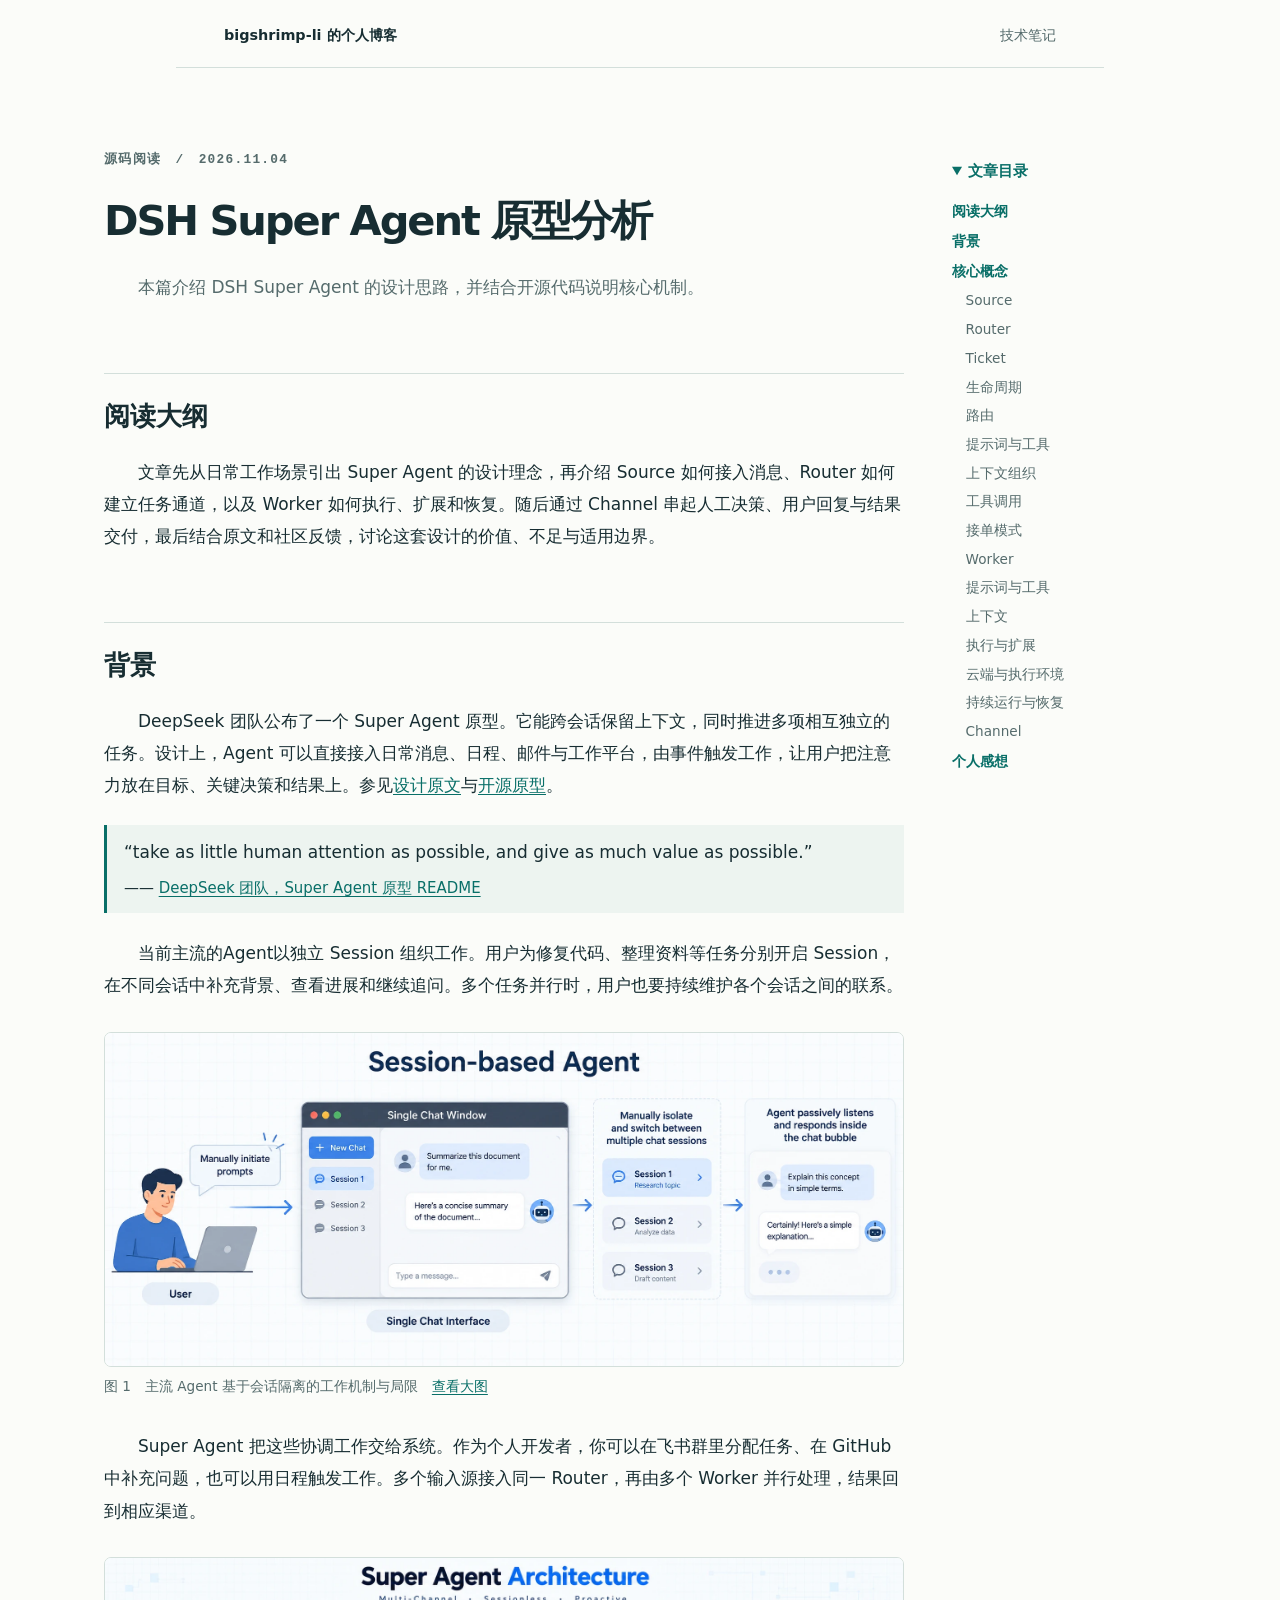
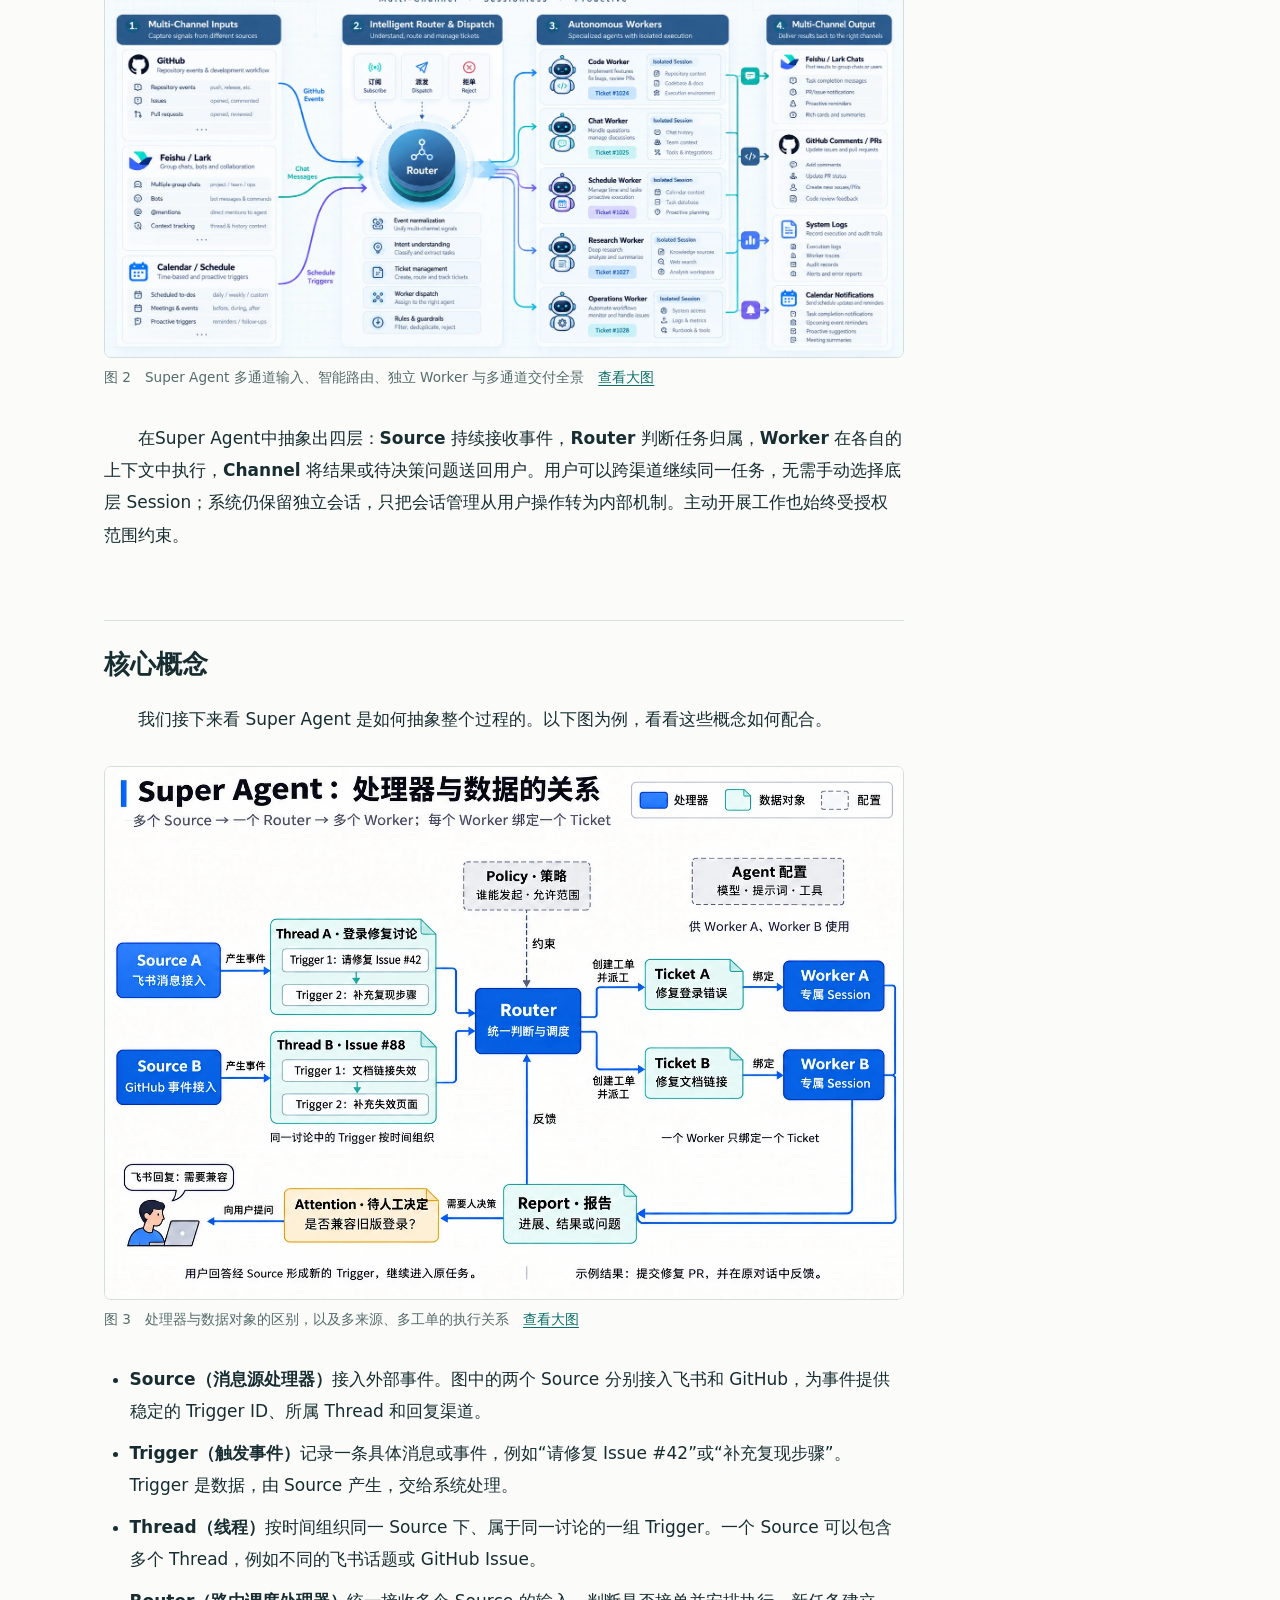
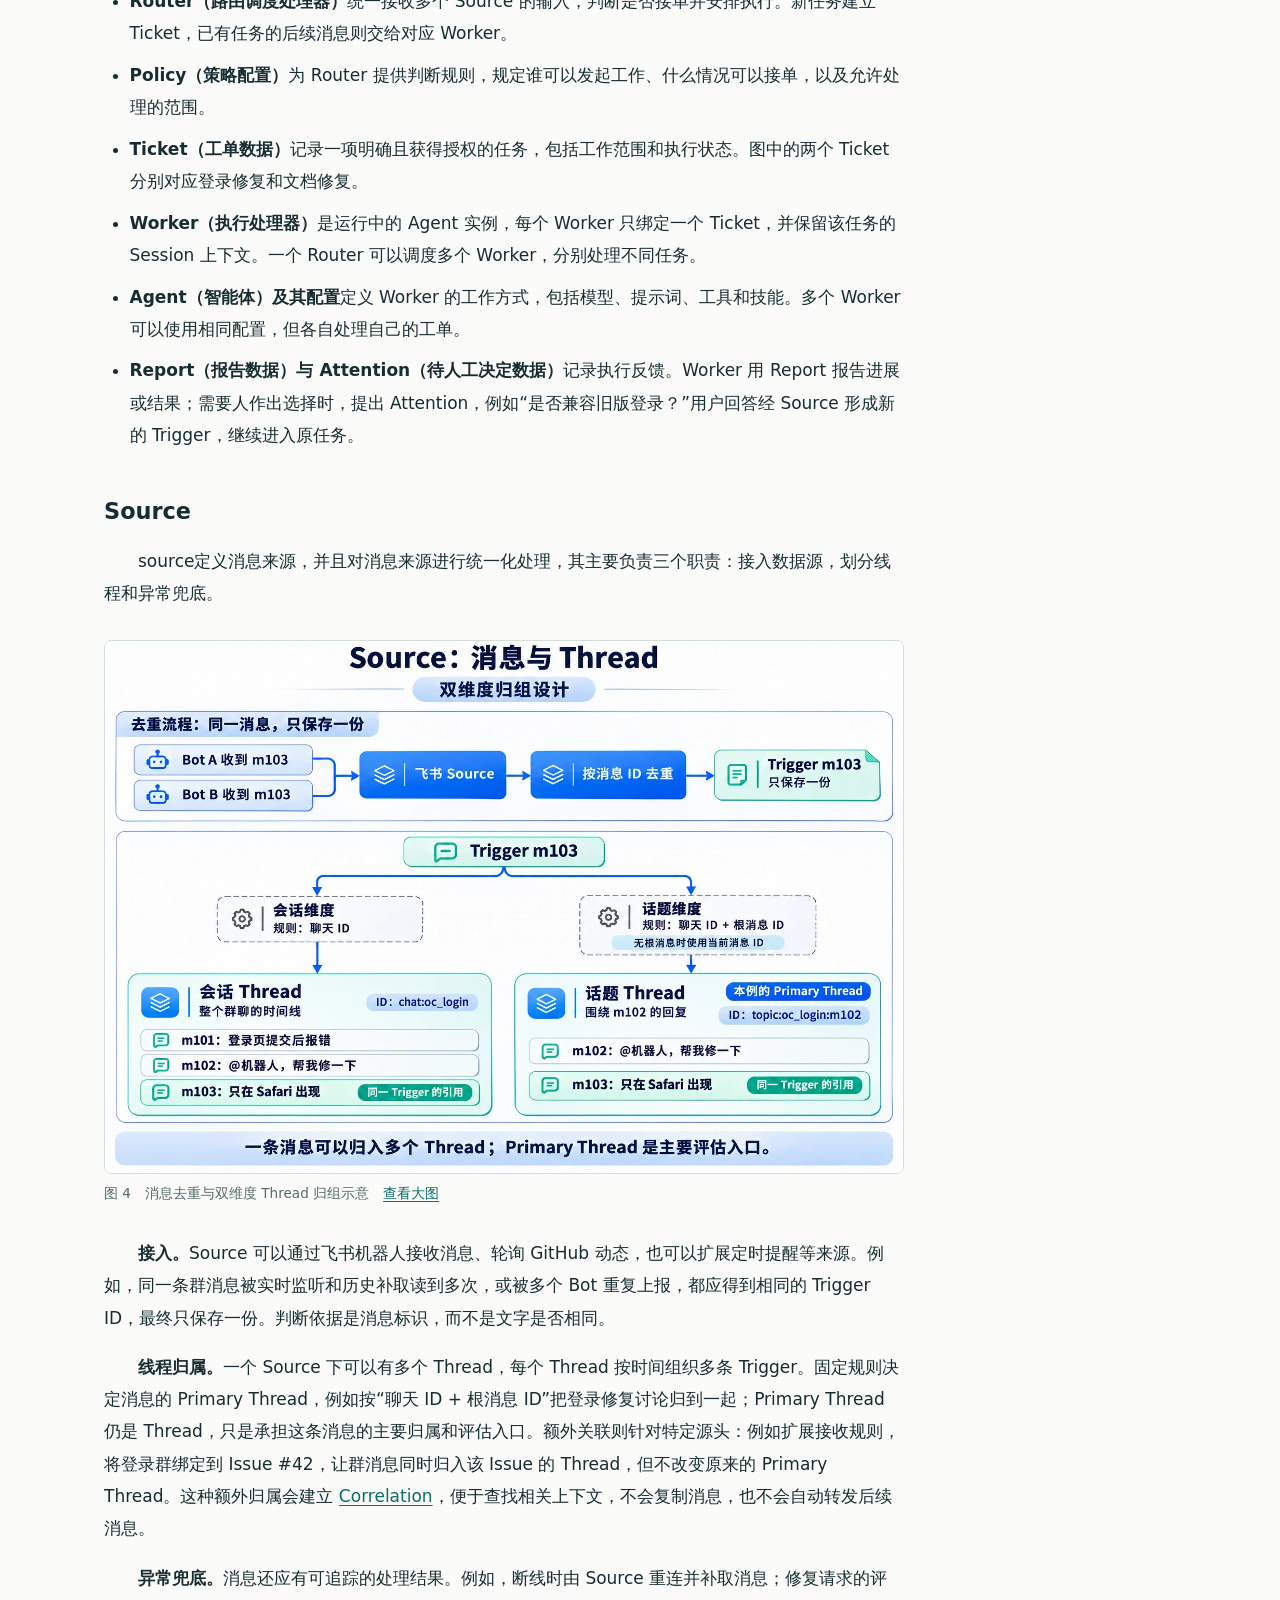
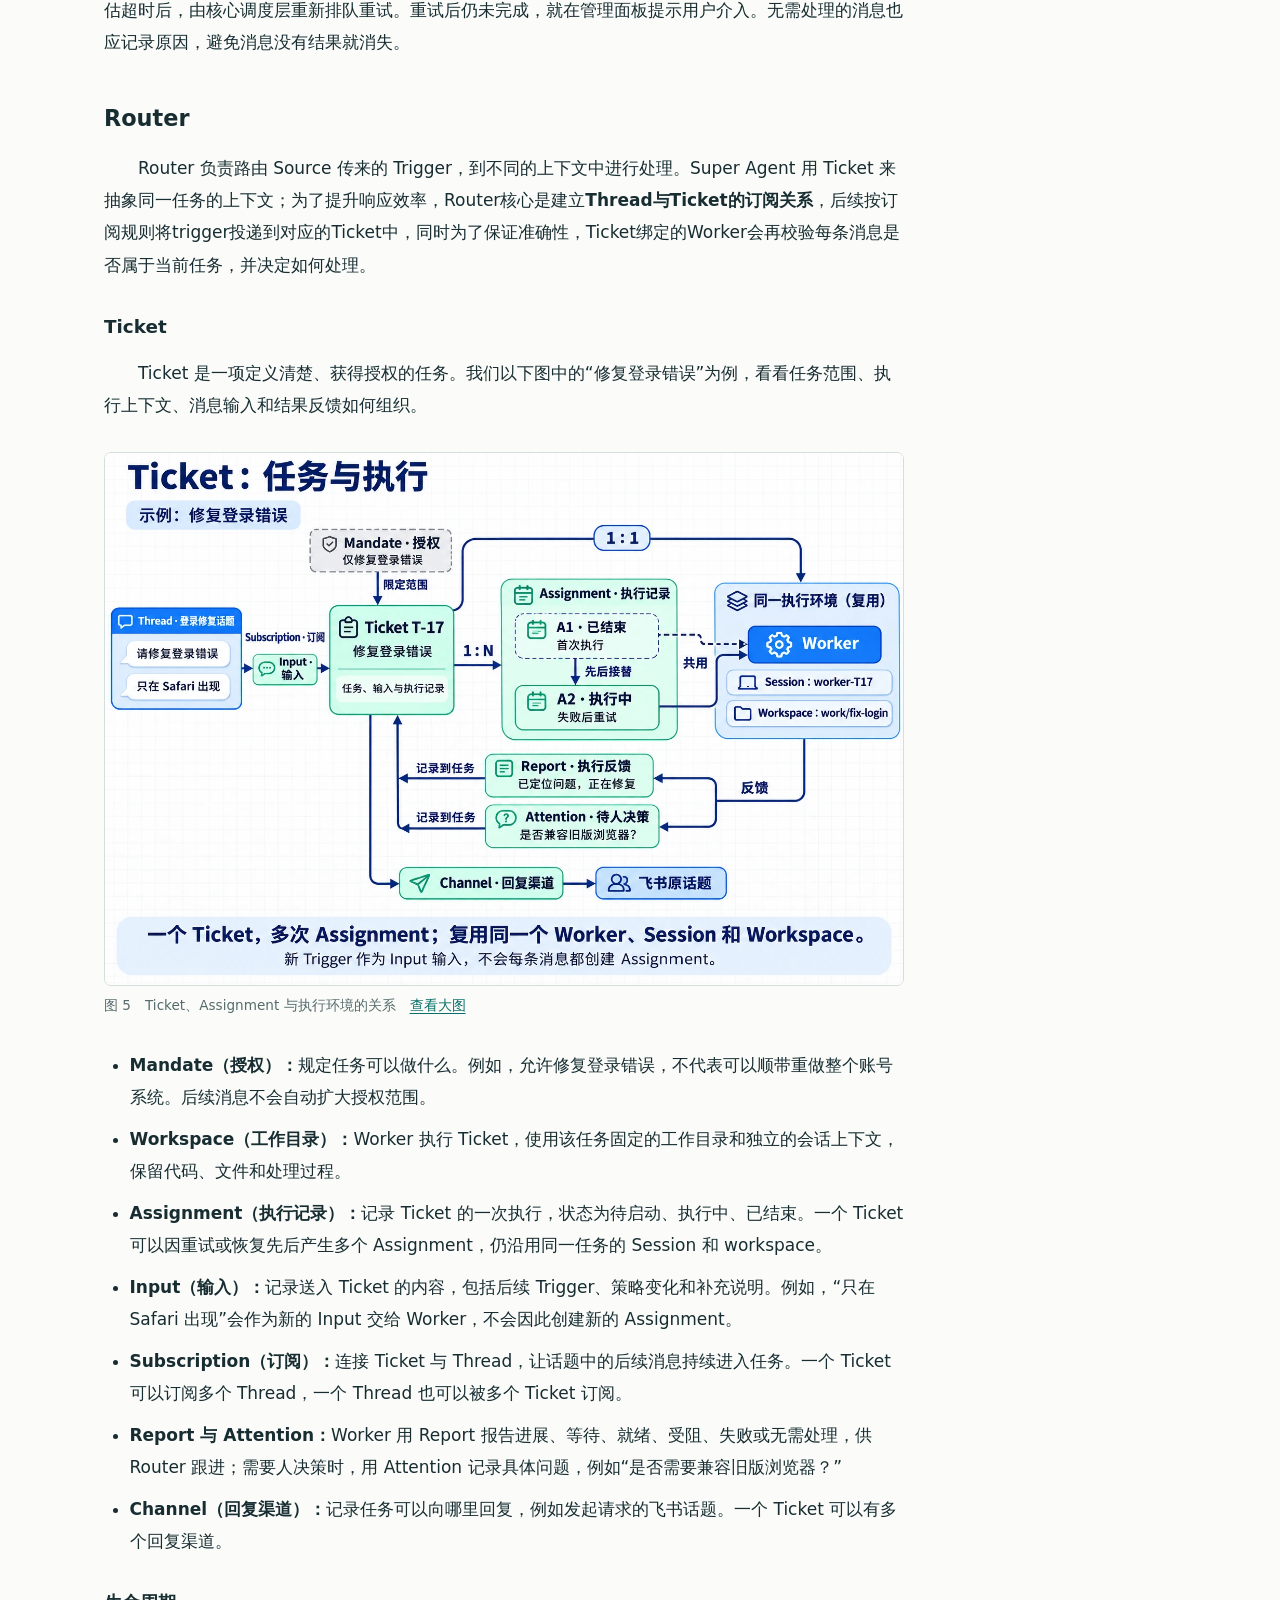
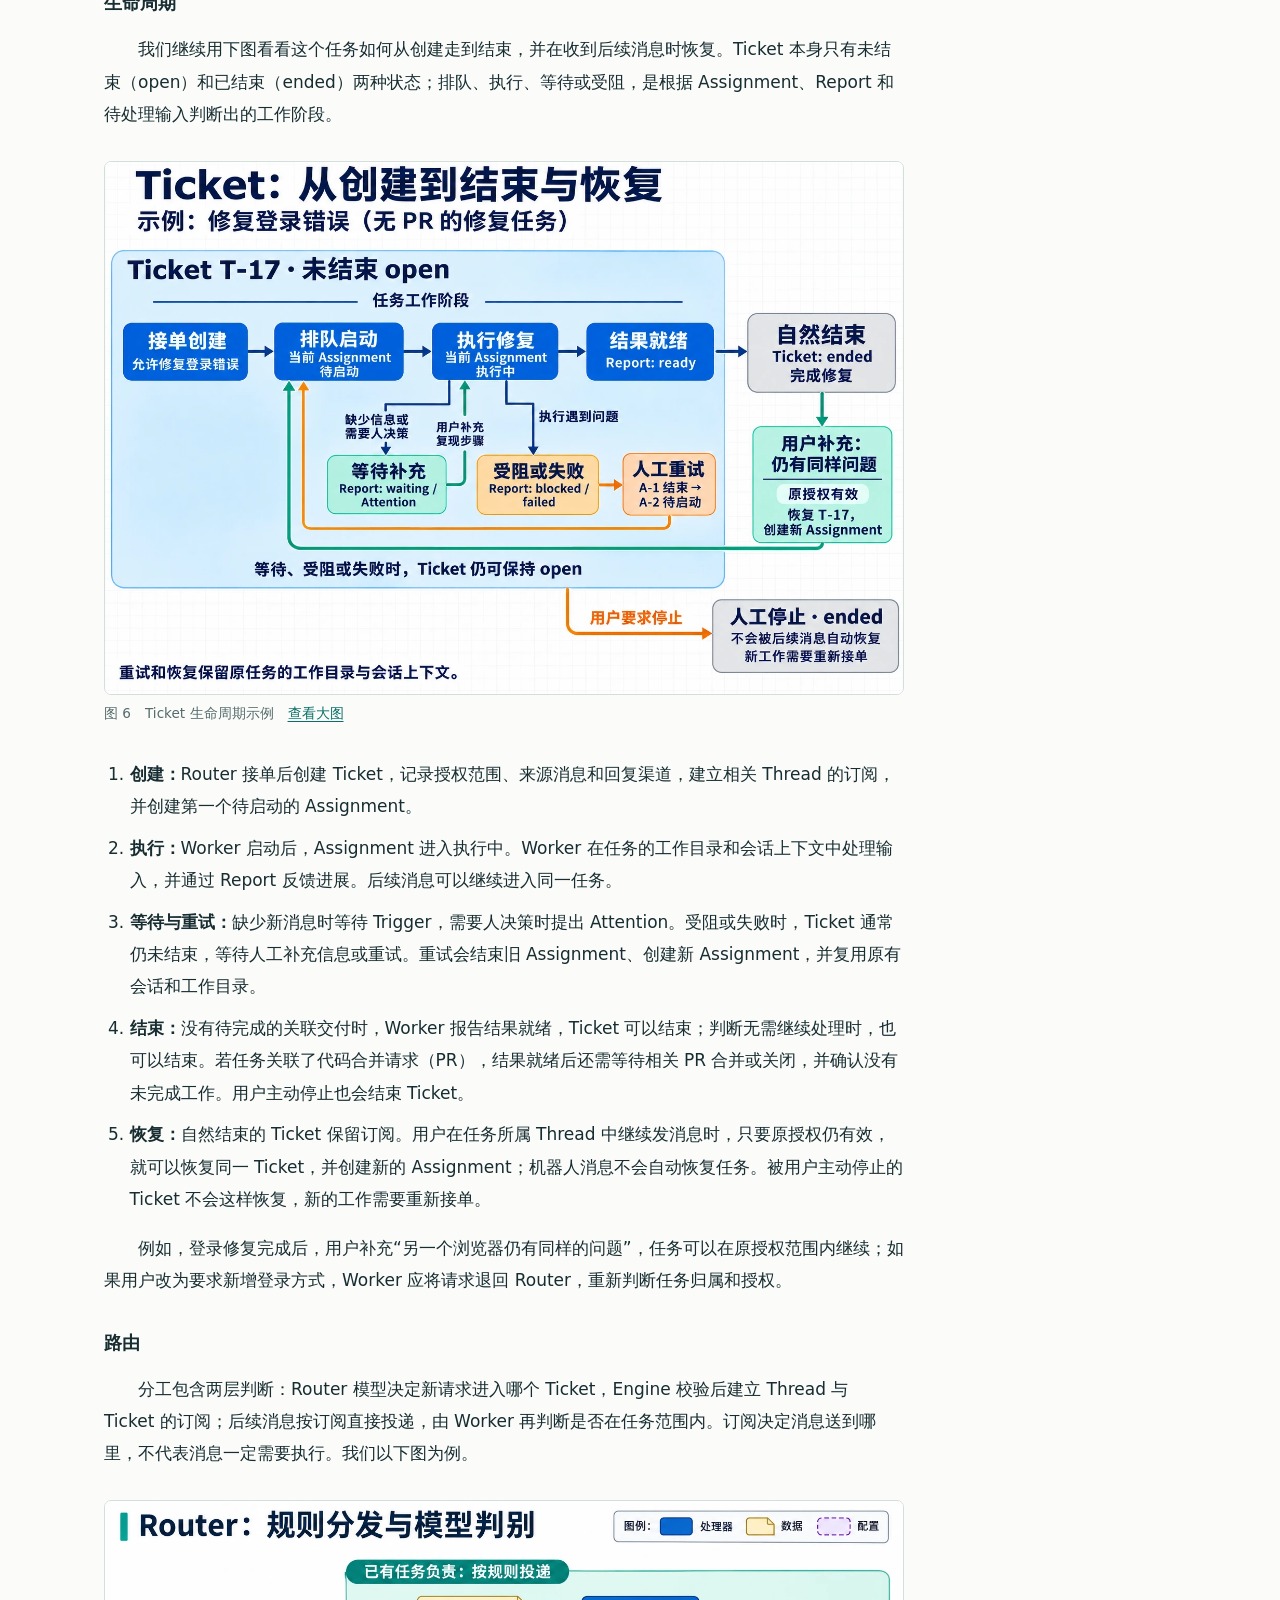
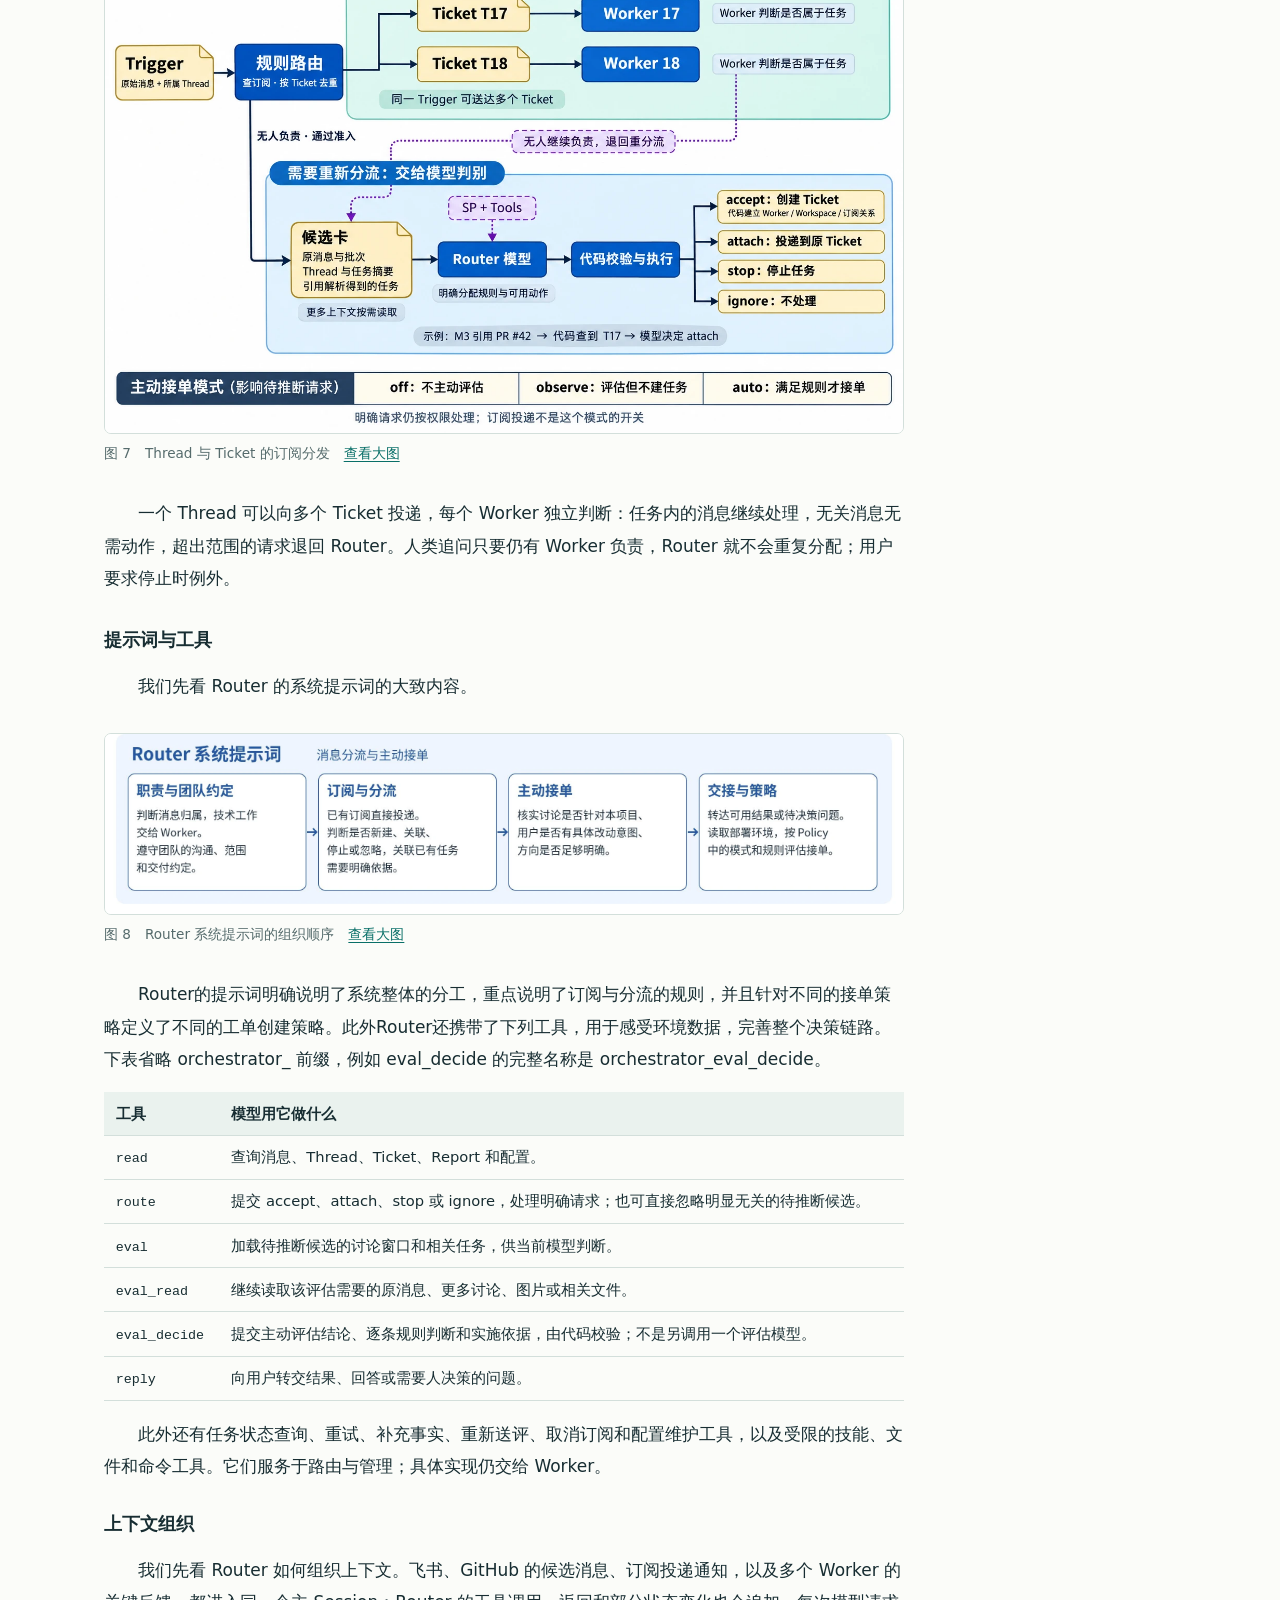
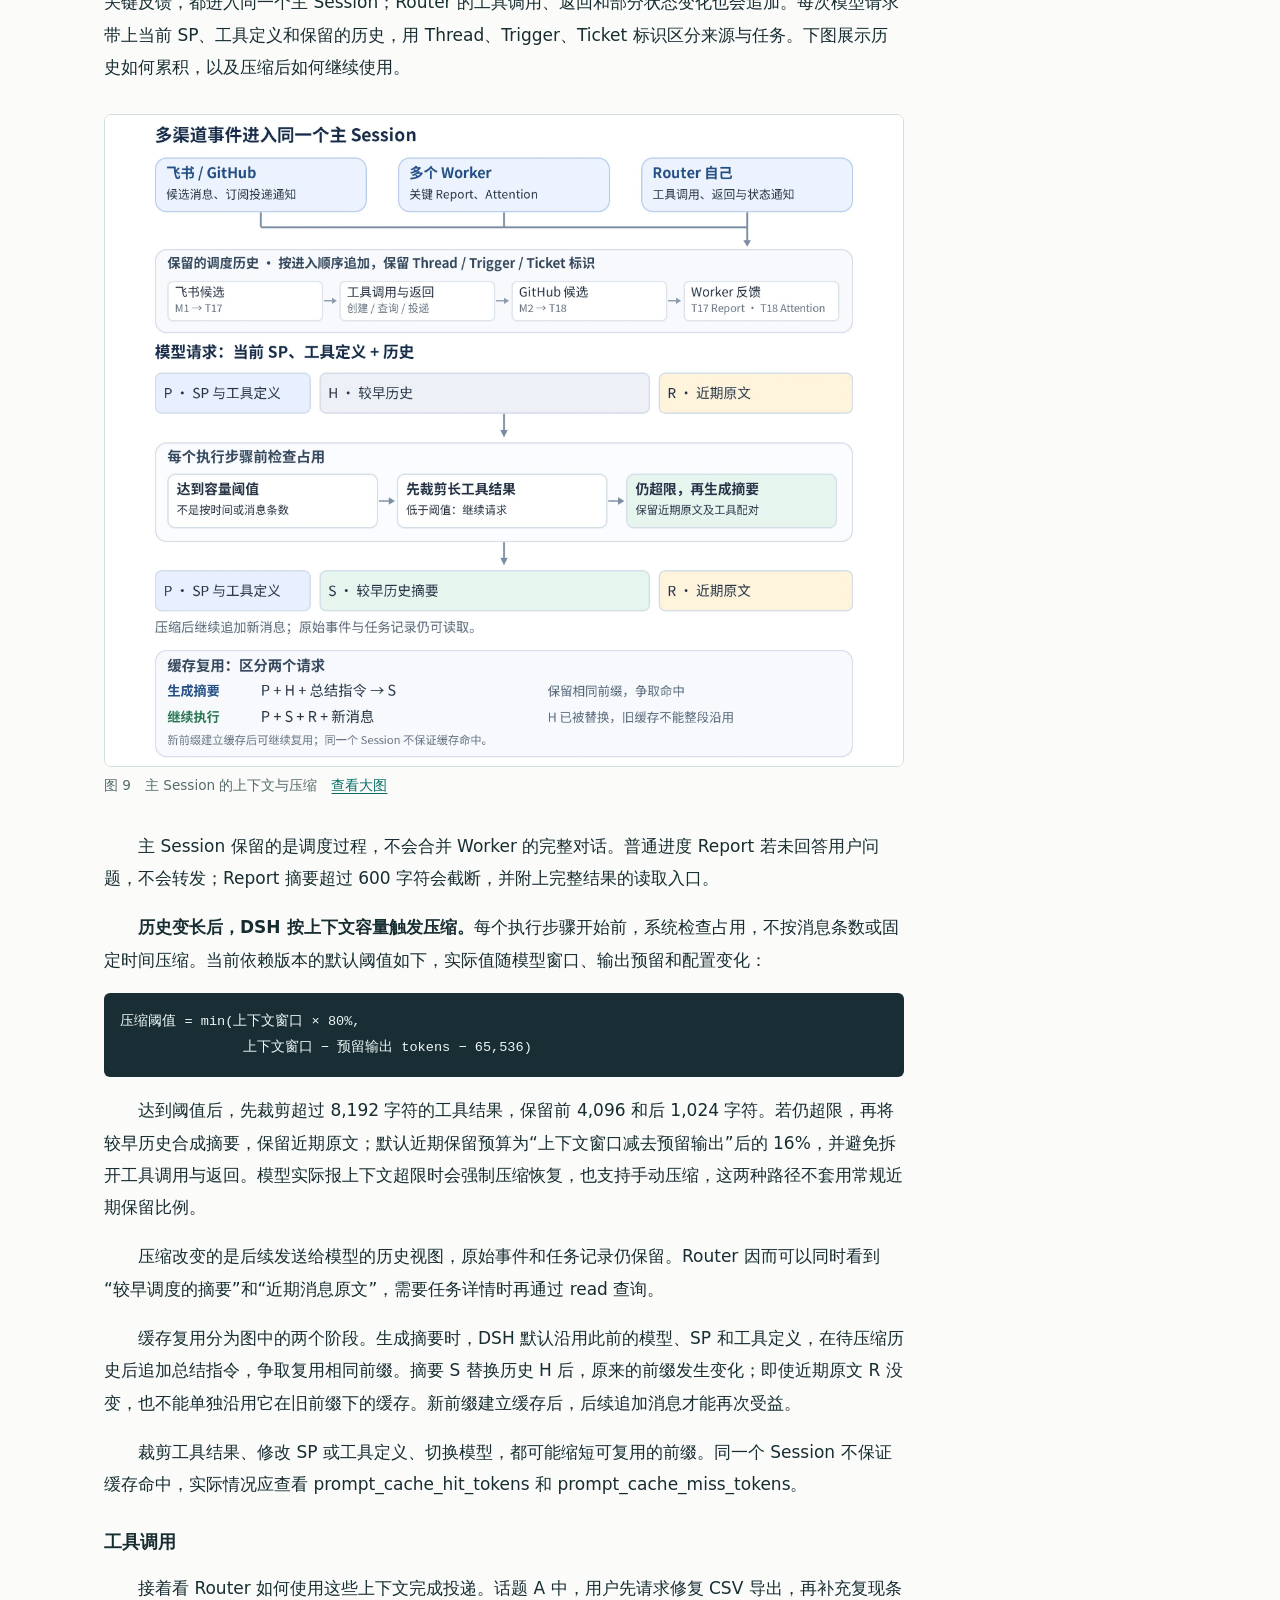
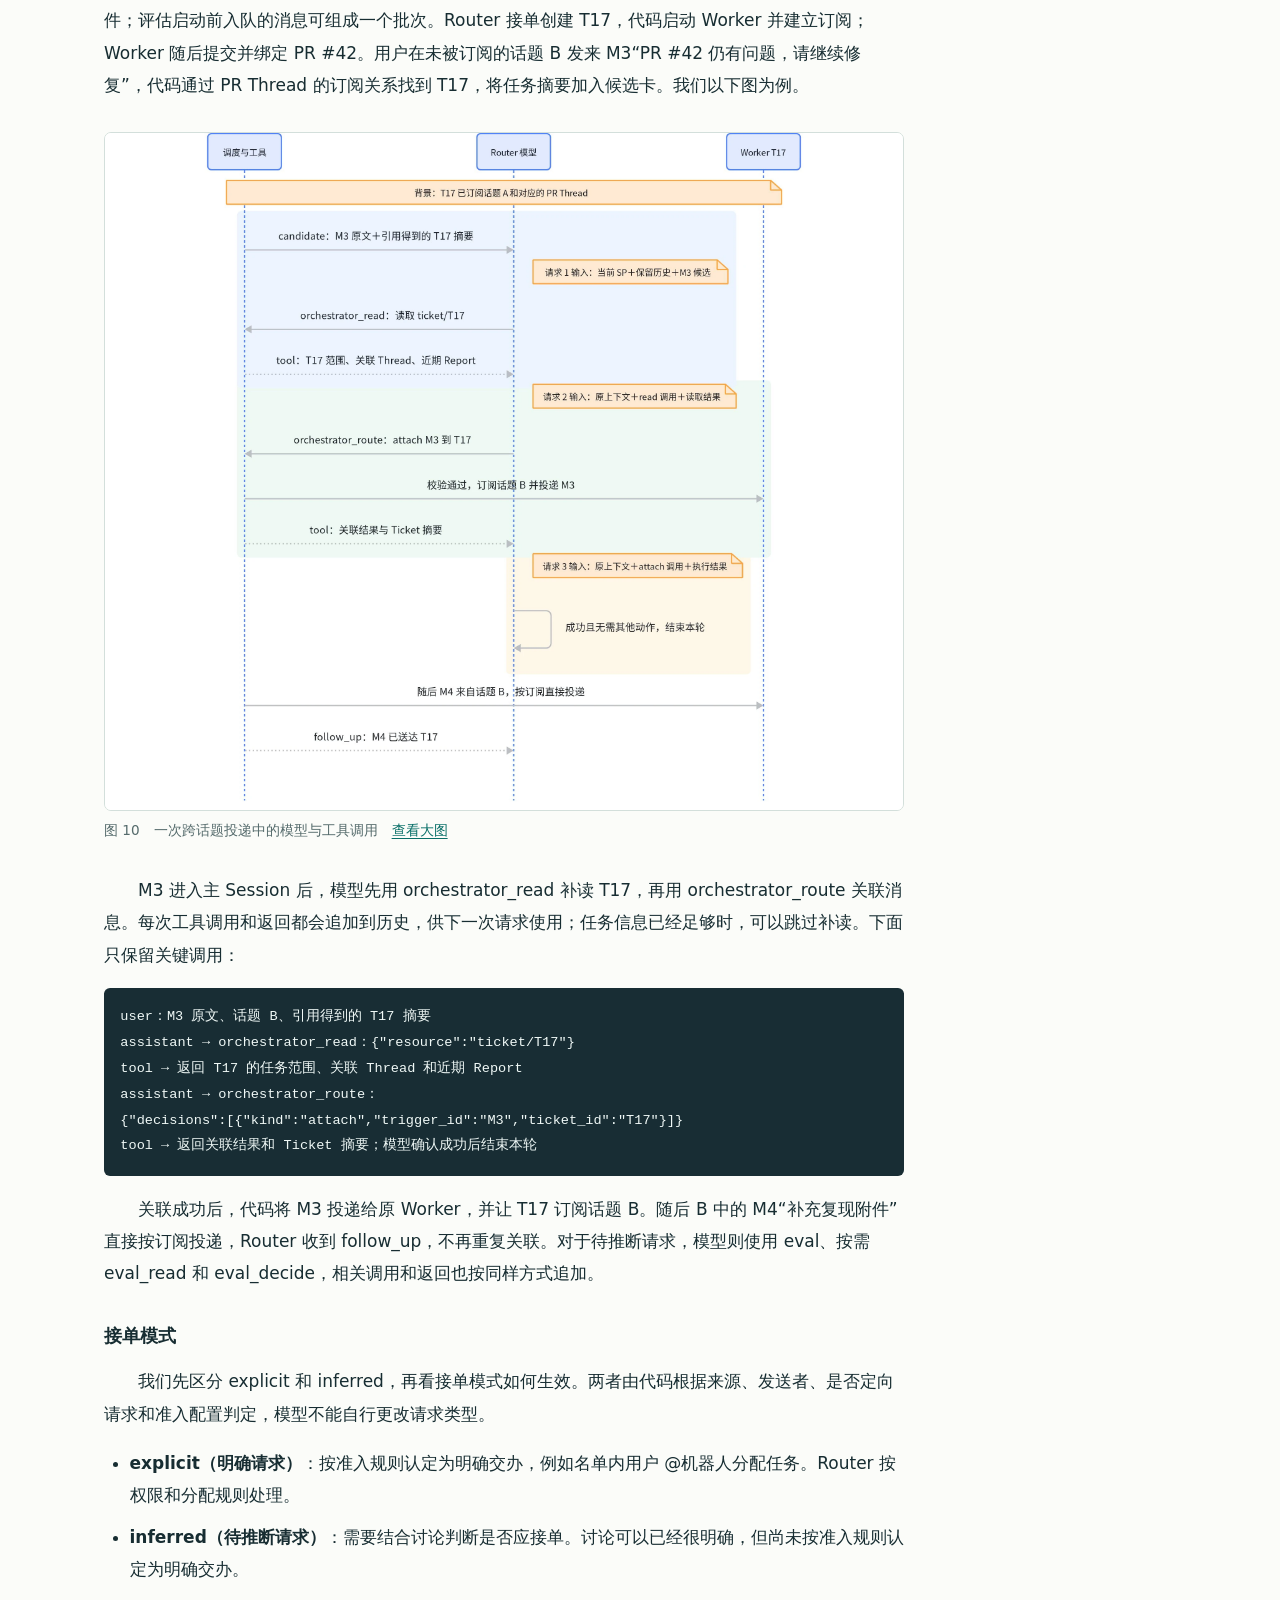
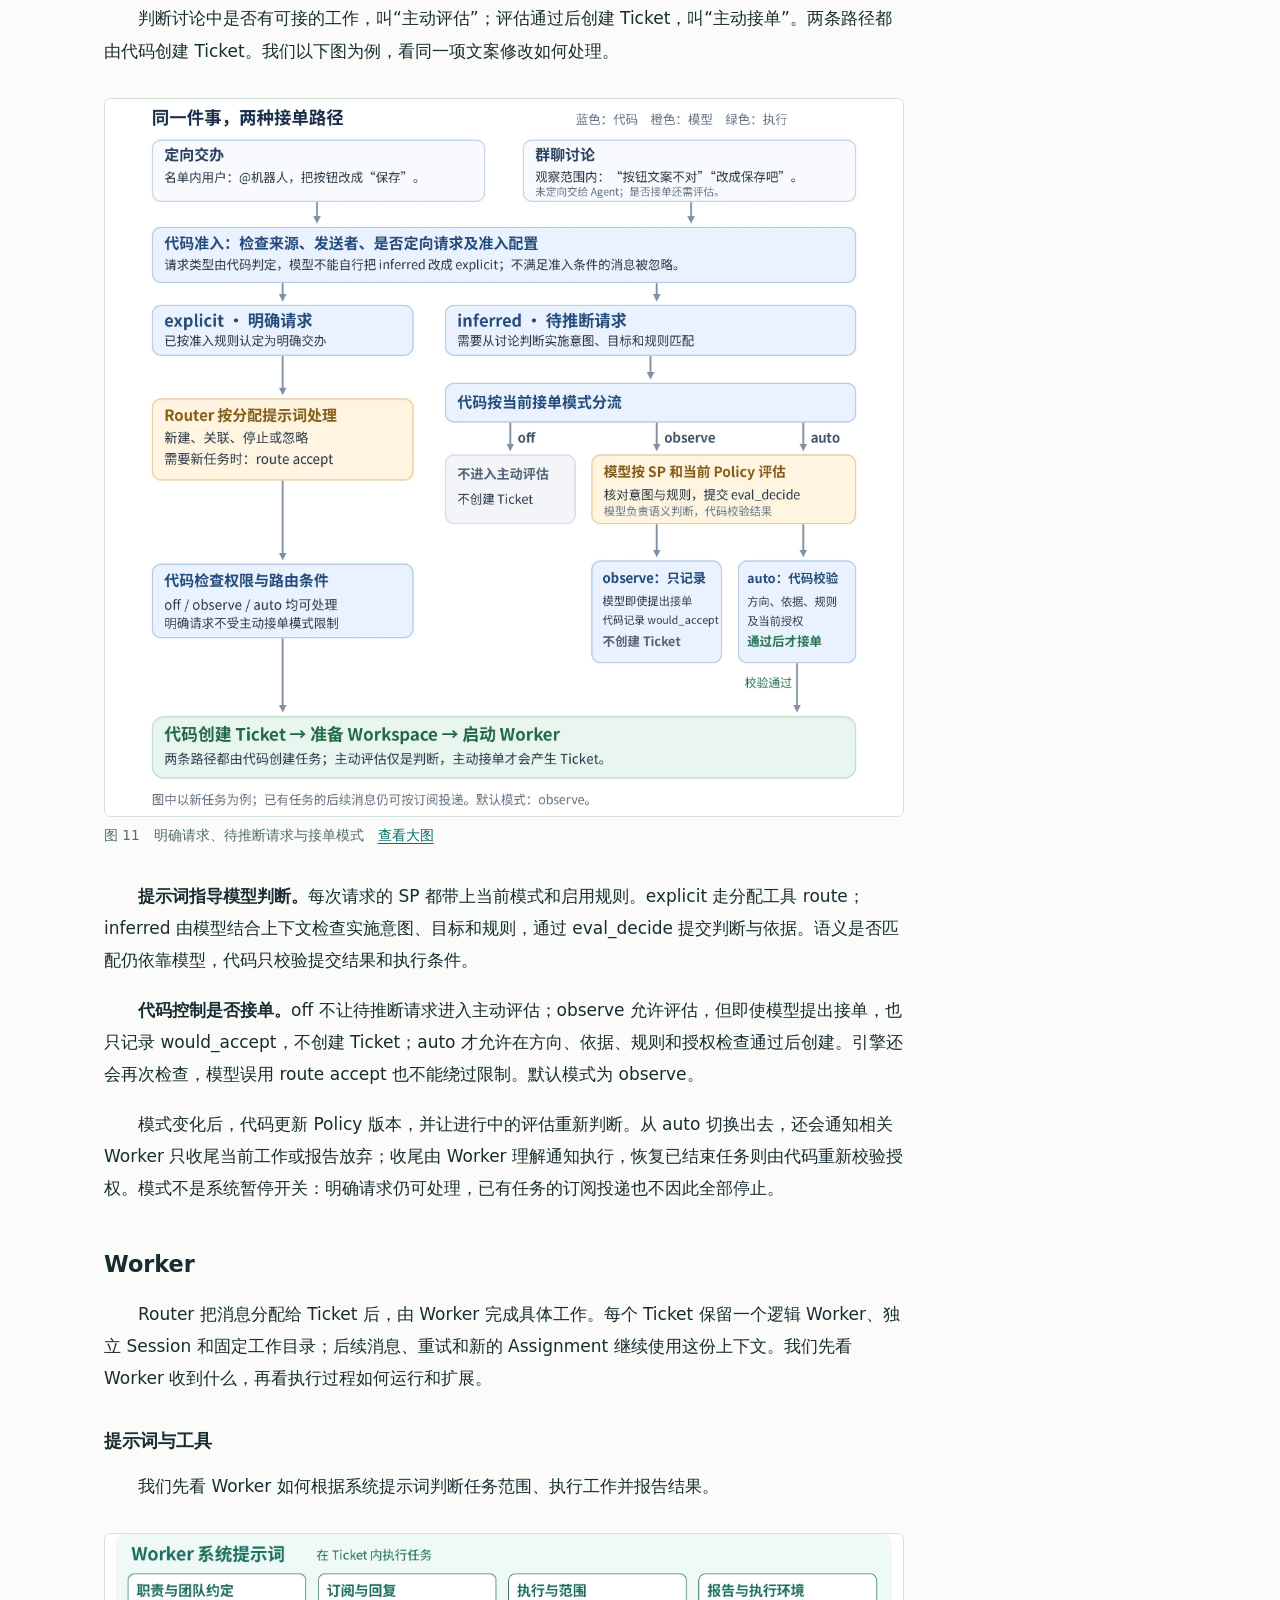
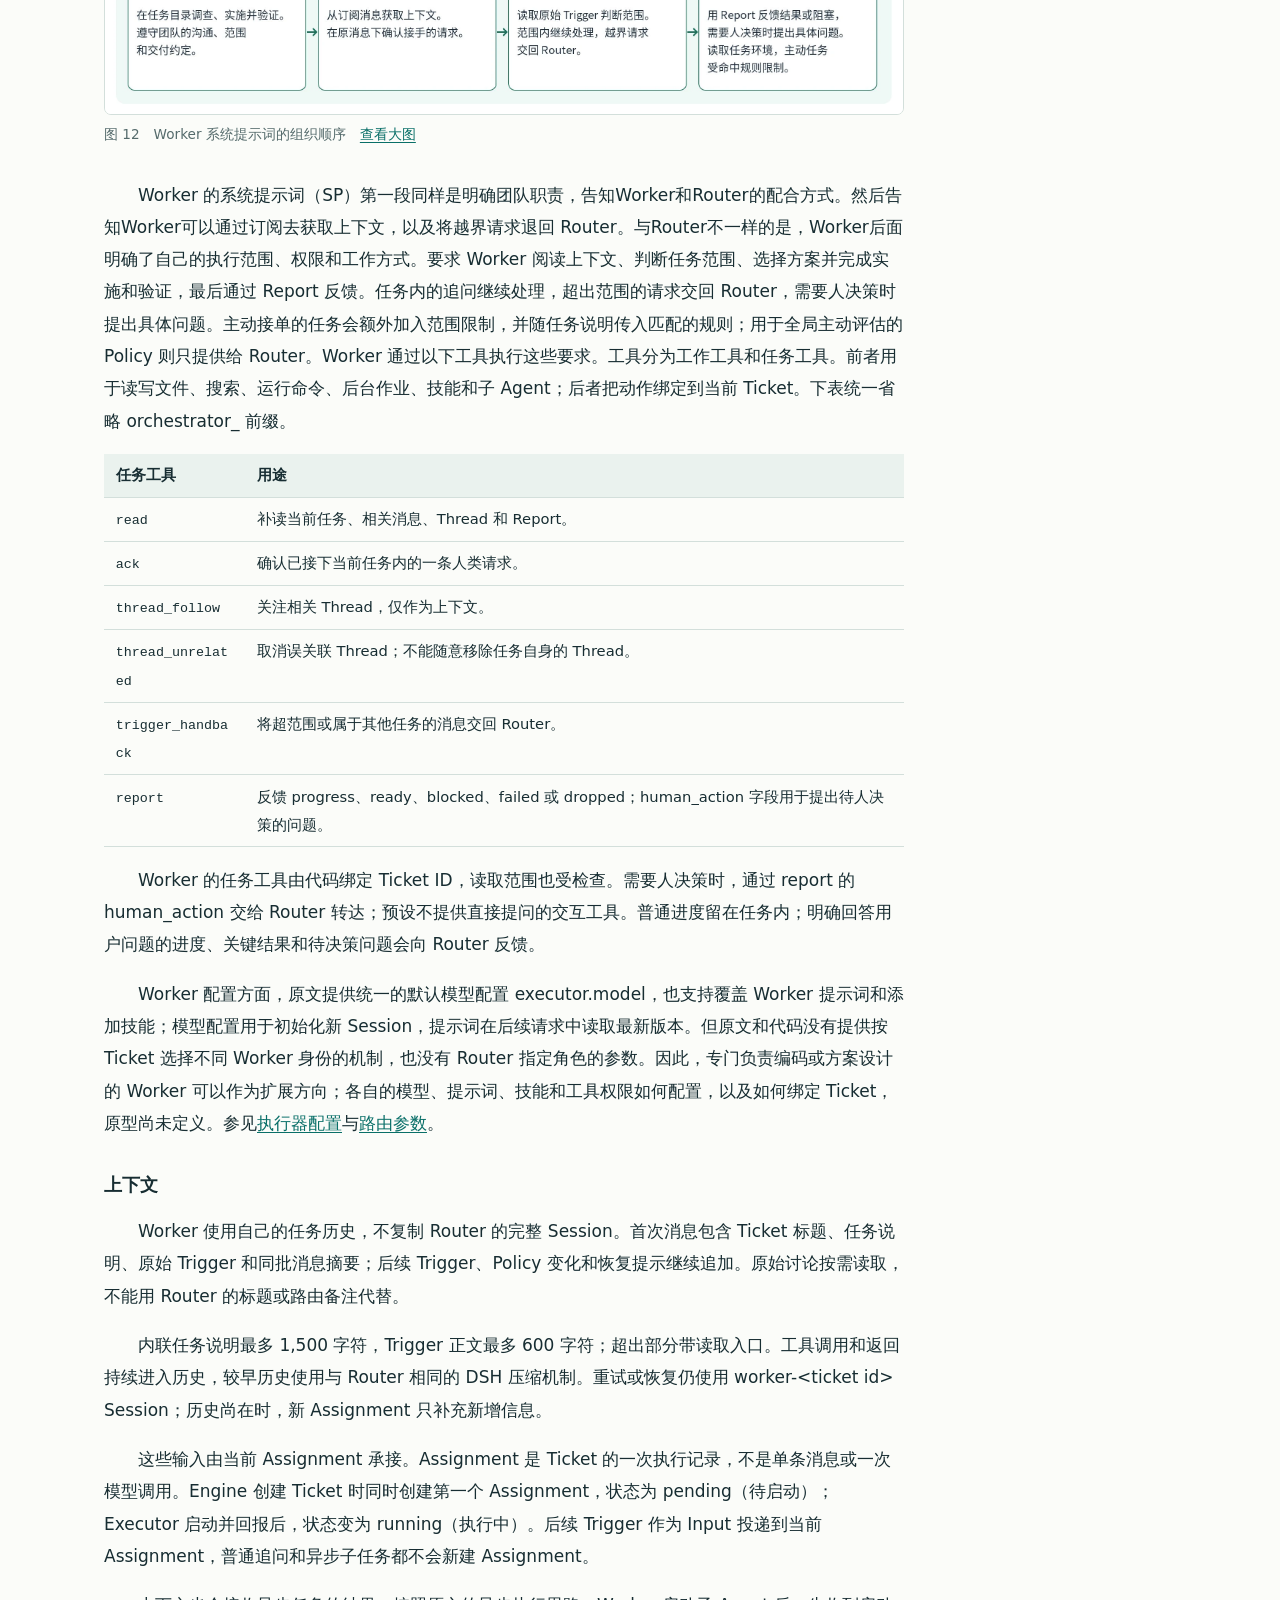
==== commit 432131d5: "Trim unused canvas below nine article diagrams" ====
--- a/posts/dsh-super-agent/index.html
+++ b/posts/dsh-super-agent/index.html
@@ -36,13 +36,13 @@
 <p>一个 Thread 可以向多个 Ticket 投递，每个 Worker 独立判断：任务内的消息继续处理，无关消息无需动作，超出范围的请求退回 Router。人类追问只要仍有 Worker 负责，Router 就不会重复分配；用户要求停止时例外。</p>
 <h5 id="router-prompts">提示词与工具</h5>
 <p>我们先看 Router 的系统提示词的大致内容。</p>
-<figure><a class="diagram" href="assets/figure-40.webp" style="aspect-ratio:2160/486"><img style="position:absolute;width:118.519%;max-width:none;top:0.000%;left:-9.259%" width="2560" height="2560" loading="lazy" src="assets/figure-40.webp" alt="Router 系统提示词的组织顺序"></a><figcaption>图 8　Router 系统提示词的组织顺序　<a href="assets/figure-40.webp">查看大图</a></figcaption></figure>
+<figure><a class="diagram" href="assets/figure-40.webp"><img width="2180" height="492" loading="lazy" src="assets/figure-40.webp" alt="Router 系统提示词的组织顺序"></a><figcaption>图 8　Router 系统提示词的组织顺序　<a href="assets/figure-40.webp">查看大图</a></figcaption></figure>
 <p>Router的提示词明确说明了系统整体的分工，重点说明了订阅与分流的规则，并且针对不同的接单策略定义了不同的工单创建策略。此外Router还携带了下列工具，用于感受环境数据，完善整个决策链路。下表省略 orchestrator_ 前缀，例如 eval_decide 的完整名称是 orchestrator_eval_decide。</p>
 <table><thead><tr><th>工具</th><th>模型用它做什么</th></tr></thead><tbody><tr><td><code>read</code></td><td>查询消息、Thread、Ticket、Report 和配置。</td></tr><tr><td><code>route</code></td><td>提交 accept、attach、stop 或 ignore，处理明确请求；也可直接忽略明显无关的待推断候选。</td></tr><tr><td><code>eval</code></td><td>加载待推断候选的讨论窗口和相关任务，供当前模型判断。</td></tr><tr><td><code>eval_read</code></td><td>继续读取该评估需要的原消息、更多讨论、图片或相关文件。</td></tr><tr><td><code>eval_decide</code></td><td>提交主动评估结论、逐条规则判断和实施依据，由代码校验；不是另调用一个评估模型。</td></tr><tr><td><code>reply</code></td><td>向用户转交结果、回答或需要人决策的问题。</td></tr></tbody></table>
 <p>此外还有任务状态查询、重试、补充事实、重新送评、取消订阅和配置维护工具，以及受限的技能、文件和命令工具。它们服务于路由与管理；具体实现仍交给 Worker。</p>
 <h6 id="context">上下文组织</h6>
 <p>我们先看 Router 如何组织上下文。飞书、GitHub 的候选消息、订阅投递通知，以及多个 Worker 的关键反馈，都进入同一个主 Session；Router 的工具调用、返回和部分状态变化也会追加。每次模型请求带上当前 SP、工具定义和保留的历史，用 Thread、Trigger、Ticket 标识区分来源与任务。下图展示历史如何累积，以及压缩后如何继续使用。</p>
-<figure><a class="diagram" href="assets/figure-46.webp"><img width="2560" height="2560" loading="lazy" src="assets/figure-46.webp" alt="主 Session 的上下文与压缩"></a><figcaption>图 9　主 Session 的上下文与压缩　<a href="assets/figure-46.webp">查看大图</a></figcaption></figure>
+<figure><a class="diagram" href="assets/figure-46.webp"><img width="2560" height="2088" loading="lazy" src="assets/figure-46.webp" alt="主 Session 的上下文与压缩"></a><figcaption>图 9　主 Session 的上下文与压缩　<a href="assets/figure-46.webp">查看大图</a></figcaption></figure>
 <p>主 Session 保留的是调度过程，不会合并 Worker 的完整对话。普通进度 Report 若未回答用户问题，不会转发；Report 摘要超过 600 字符会截断，并附上完整结果的读取入口。</p>
 <p><b>历史变长后，DSH 按上下文容量触发压缩。</b>每个执行步骤开始前，系统检查占用，不按消息条数或固定时间压缩。当前依赖版本的默认阈值如下，实际值随模型窗口、输出预留和配置变化：</p>
 <pre><code>压缩阈值 = min(上下文窗口 × 80%,<br>               上下文窗口 − 预留输出 tokens − 65,536)</code></pre>
@@ -52,7 +52,7 @@
 <p>裁剪工具结果、修改 SP 或工具定义、切换模型，都可能缩短可复用的前缀。同一个 Session 不保证缓存命中，实际情况应查看 prompt_cache_hit_tokens 和 prompt_cache_miss_tokens。</p>
 <h6 id="routing-example">工具调用</h6>
 <p>接着看 Router 如何使用这些上下文完成投递。话题 A 中，用户先请求修复 CSV 导出，再补充复现条件；评估启动前入队的消息可组成一个批次。Router 接单创建 T17，代码启动 Worker 并建立订阅；Worker 随后提交并绑定 PR #42。用户在未被订阅的话题 B 发来 M3“PR #42 仍有问题，请继续修复”，代码通过 PR Thread 的订阅关系找到 T17，将任务摘要加入候选卡。我们以下图为例。</p>
-<figure><a class="diagram" href="assets/figure-56.webp"><img width="2560" height="2560" loading="lazy" src="assets/figure-56.webp" alt="一次跨话题投递中的模型与工具调用"></a><figcaption>图 10　一次跨话题投递中的模型与工具调用　<a href="assets/figure-56.webp">查看大图</a></figcaption></figure>
+<figure><a class="diagram" href="assets/figure-56.webp"><img width="2560" height="2172" loading="lazy" src="assets/figure-56.webp" alt="一次跨话题投递中的模型与工具调用"></a><figcaption>图 10　一次跨话题投递中的模型与工具调用　<a href="assets/figure-56.webp">查看大图</a></figcaption></figure>
 <p>M3 进入主 Session 后，模型先用 orchestrator_read 补读 T17，再用 orchestrator_route 关联消息。每次工具调用和返回都会追加到历史，供下一次请求使用；任务信息已经足够时，可以跳过补读。下面只保留关键调用：</p>
 <pre><code>user：M3 原文、话题 B、引用得到的 T17 摘要<br>assistant → orchestrator_read：{&quot;resource&quot;:&quot;ticket/T17&quot;}<br>tool → 返回 T17 的任务范围、关联 Thread 和近期 Report<br>assistant → orchestrator_route：<br>{&quot;decisions&quot;:[{&quot;kind&quot;:&quot;attach&quot;,&quot;trigger_id&quot;:&quot;M3&quot;,&quot;ticket_id&quot;:&quot;T17&quot;}]}<br>tool → 返回关联结果和 Ticket 摘要；模型确认成功后结束本轮</code></pre>
 <p>关联成功后，代码将 M3 投递给原 Worker，并让 T17 订阅话题 B。随后 B 中的 M4“补充复现附件”直接按订阅投递，Router 收到 follow_up，不再重复关联。对于待推断请求，模型则使用 eval、按需 eval_read 和 eval_decide，相关调用和返回也按同样方式追加。</p>
@@ -60,7 +60,7 @@
 <p>我们先区分 explicit 和 inferred，再看接单模式如何生效。两者由代码根据来源、发送者、是否定向请求和准入配置判定，模型不能自行更改请求类型。</p>
 <ul><li><b>explicit（明确请求）</b>：按准入规则认定为明确交办，例如名单内用户 @机器人分配任务。Router 按权限和分配规则处理。</li><li><b>inferred（待推断请求）</b>：需要结合讨论判断是否应接单。讨论可以已经很明确，但尚未按准入规则认定为明确交办。</li></ul>
 <p>判断讨论中是否有可接的工作，叫“主动评估”；评估通过后创建 Ticket，叫“主动接单”。两条路径都由代码创建 Ticket。我们以下图为例，看同一项文案修改如何处理。</p>
-<figure><a class="diagram" href="assets/figure-64.webp"><img width="2560" height="2560" loading="lazy" src="assets/figure-64.webp" alt="明确请求、待推断请求与接单模式"></a><figcaption>图 11　明确请求、待推断请求与接单模式　<a href="assets/figure-64.webp">查看大图</a></figcaption></figure>
+<figure><a class="diagram" href="assets/figure-64.webp"><img width="2560" height="2300" loading="lazy" src="assets/figure-64.webp" alt="明确请求、待推断请求与接单模式"></a><figcaption>图 11　明确请求、待推断请求与接单模式　<a href="assets/figure-64.webp">查看大图</a></figcaption></figure>
 <p><b>提示词指导模型判断。</b>每次请求的 SP 都带上当前模式和启用规则。explicit 走分配工具 route；inferred 由模型结合上下文检查实施意图、目标和规则，通过 eval_decide 提交判断与依据。语义是否匹配仍依靠模型，代码只校验提交结果和执行条件。</p>
 <p><b>代码控制是否接单。</b>off 不让待推断请求进入主动评估；observe 允许评估，但即使模型提出接单，也只记录 would_accept，不创建 Ticket；auto 才允许在方向、依据、规则和授权检查通过后创建。引擎还会再次检查，模型误用 route accept 也不能绕过限制。默认模式为 observe。</p>
 <p>模式变化后，代码更新 Policy 版本，并让进行中的评估重新判断。从 auto 切换出去，还会通知相关 Worker 只收尾当前工作或报告放弃；收尾由 Worker 理解通知执行，恢复已结束任务则由代码重新校验授权。模式不是系统暂停开关：明确请求仍可处理，已有任务的订阅投递也不因此全部停止。</p>
@@ -68,7 +68,7 @@
 <p>Router 把消息分配给 Ticket 后，由 Worker 完成具体工作。每个 Ticket 保留一个逻辑 Worker、独立 Session 和固定工作目录；后续消息、重试和新的 Assignment 继续使用这份上下文。我们先看 Worker 收到什么，再看执行过程如何运行和扩展。</p>
 <h4 id="worker-scope">提示词与工具</h4>
 <p>我们先看 Worker 如何根据系统提示词判断任务范围、执行工作并报告结果。</p>
-<figure><a class="diagram" href="assets/figure-72.webp" style="aspect-ratio:2160/486"><img style="position:absolute;width:118.519%;max-width:none;top:0.000%;left:-9.259%" width="2560" height="2560" loading="lazy" src="assets/figure-72.webp" alt="Worker 系统提示词的组织顺序"></a><figcaption>图 12　Worker 系统提示词的组织顺序　<a href="assets/figure-72.webp">查看大图</a></figcaption></figure>
+<figure><a class="diagram" href="assets/figure-72.webp"><img width="2181" height="492" loading="lazy" src="assets/figure-72.webp" alt="Worker 系统提示词的组织顺序"></a><figcaption>图 12　Worker 系统提示词的组织顺序　<a href="assets/figure-72.webp">查看大图</a></figcaption></figure>
 <p>Worker 的系统提示词（SP）第一段同样是明确团队职责，告知Worker和Router的配合方式。然后告知Worker可以通过订阅去获取上下文，以及将越界请求退回 Router。与Router不一样的是，Worker后面明确了自己的执行范围、权限和工作方式。要求 Worker 阅读上下文、判断任务范围、选择方案并完成实施和验证，最后通过 Report 反馈。任务内的追问继续处理，超出范围的请求交回 Router，需要人决策时提出具体问题。主动接单的任务会额外加入范围限制，并随任务说明传入匹配的规则；用于全局主动评估的 Policy 则只提供给 Router。Worker 通过以下工具执行这些要求。工具分为工作工具和任务工具。前者用于读写文件、搜索、运行命令、后台作业、技能和子 Agent；后者把动作绑定到当前 Ticket。下表统一省略 orchestrator_ 前缀。</p>
 <table><thead><tr><th>任务工具</th><th>用途</th></tr></thead><tbody><tr><td><code>read</code></td><td>补读当前任务、相关消息、Thread 和 Report。</td></tr><tr><td><code>ack</code></td><td>确认已接下当前任务内的一条人类请求。</td></tr><tr><td><code>thread_follow</code></td><td>关注相关 Thread，仅作为上下文。</td></tr><tr><td><code>thread_unrelated</code></td><td>取消误关联 Thread；不能随意移除任务自身的 Thread。</td></tr><tr><td><code>trigger_handback</code></td><td>将超范围或属于其他任务的消息交回 Router。</td></tr><tr><td><code>report</code></td><td>反馈 progress、ready、blocked、failed 或 dropped；human_action 字段用于提出待人决策的问题。</td></tr></tbody></table>
 <p>Worker 的任务工具由代码绑定 Ticket ID，读取范围也受检查。需要人决策时，通过 report 的 human_action 交给 Router 转达；预设不提供直接提问的交互工具。普通进度留在任务内；明确回答用户问题的进度、关键结果和待决策问题会向 Router 反馈。</p>
@@ -83,24 +83,24 @@
 <figure><a class="diagram" href="assets/figure-84.webp"><img width="2560" height="2560" loading="lazy" src="assets/figure-84.webp" alt="Assignment、异步执行与恢复"></a><figcaption>图 13　Assignment、异步执行与恢复　<a href="assets/figure-84.webp">查看大图</a></figcaption></figure>
 <h4 id="executor">执行与扩展</h4>
 <p>Executor 是任务调度与 Agent 执行框架之间的适配边界。调度核心 Engine 通过统一接口启动执行、投递消息和停止工作，具体的 Executor 实现将这些操作转换为后端调用，并回传执行状态与结果。DSH、Codex、Claude Code 等框架都可以作为适配目标，各自负责模型与工具的 Agent Loop；接入时需要实现相同的执行约定。</p>
-<figure><a class="diagram" href="assets/figure-87.webp"><img width="2560" height="2560" loading="lazy" src="assets/figure-87.webp" alt="Executor 与执行后端的适配关系"></a><figcaption>图 14　Executor 与执行后端的适配关系　<a href="assets/figure-87.webp">查看大图</a></figcaption></figure>
+<figure><a class="diagram" href="assets/figure-87.webp"><img width="2560" height="1709" loading="lazy" src="assets/figure-87.webp" alt="Executor 与执行后端的适配关系"></a><figcaption>图 14　Executor 与执行后端的适配关系　<a href="assets/figure-87.webp">查看大图</a></figcaption></figure>
 <p>适配围绕三个接口展开：start 为待执行的 Assignment 安排启动，创建或复用所属 Ticket 的 Worker Session 和 workspace，装配任务说明、提示词及工具；deliver 将后续输入投递到对应 Session，分别回报投递成功、失败和实际读取状态；stop 在 Engine 结束相应 Ticket 或 Assignment 后，停止当前执行并清理关联的后台任务。启动和投递采用排队执行、回调报告的方式，不阻塞调度。适配器还需维护 Ticket 与 Session、workspace 的对应关系，配合完成消息去重、重试和中断恢复，让同一任务继续原有工作。</p>
 <p>反馈也需要统一：Worker 通过 Report 报告进度、结果和待人决策的问题，Executor 回报运行状态及异常；Engine 据此更新任务状态，并将待决策问题记录为 Attention，由 Router 转达。模型结束一轮输出不等于任务完成，适配器需要区分后台仍在执行、暂时空闲和执行失败等情况，Ticket 是否结束则由 Engine 按规则判断。这样，更换执行框架时，调度逻辑和任务连续性仍能保持一致。</p>
 <h4 id="environment">云端与执行环境</h4>
 <p>执行框架可以替换，执行环境也可以按任务选择。按照原文的设计，Super Agent 的 Agent Loop 在云端运行，Session 和任务状态由独立存储保存，再按需连接个人电脑、云端临时环境和常驻开发机。执行端通过轻量进程运行命令、返回结果，代码、依赖和本地配置继续留在原有环境中。参见<a href="https://threadnavigator.com/thread/2116857257245987236/">设计原文第 5 节（转载）</a>。</p>
-<figure><a class="diagram" href="assets/figure-92.webp" style="aspect-ratio:2070/992"><img style="position:absolute;width:123.671%;max-width:none;top:0.000%;left:-11.836%" width="2560" height="2560" loading="lazy" src="assets/figure-92.webp" alt="云端 Agent 如何连接不同执行环境"></a><figcaption>图 15　云端 Agent 如何连接不同执行环境　<a href="assets/figure-92.webp">查看大图</a></figcaption></figure>
+<figure><a class="diagram" href="assets/figure-92.webp"><img width="2084" height="997" loading="lazy" src="assets/figure-92.webp" alt="云端 Agent 如何连接不同执行环境"></a><figcaption>图 15　云端 Agent 如何连接不同执行环境　<a href="assets/figure-92.webp">查看大图</a></figcaption></figure>
 <p>个人电脑适合处理本地文件和未提交的修改；云端临时环境适合按需创建、完成后回收的隔离任务；常驻开发机适合依赖既有仓库、工具链和内网服务的持续开发。个人电脑离线时，云端 Agent 仍可接收消息和处理其他任务，依赖这台电脑的操作等待设备重新上线。</p>
 <p>Worker 的 Session 保存在云端，workspace 则位于所选执行环境中。同一 Ticket 持续关联这份工作目录，后续消息和重试沿用已有代码进度。例如，Worker 可以连接常驻开发机，在该机上通过 git worktree 从目标仓库创建任务目录，再完成修改、测试和提交；不需要先把整套开发环境搬到云端。使用临时环境时，需在回收前保存代码与产物，保证任务后续仍可继续。</p>
 <h4 id="recovery">持续运行与恢复</h4>
 <p>Worker 持续运行，需要控制并发，也要保留中断后可继续的状态。并发上限限制的是正在执行的 Worker，不是 Ticket 总数；等待用户的任务可以释放名额，让其他任务继续。我们以下图为例。</p>
-<figure><a class="diagram" href="assets/figure-97.webp"><img width="2560" height="2560" loading="lazy" src="assets/figure-97.webp" alt="并发调度、持续运行与中断恢复"></a><figcaption>图 16　并发调度、持续运行与中断恢复　<a href="assets/figure-97.webp">查看大图</a></figcaption></figure>
+<figure><a class="diagram" href="assets/figure-97.webp"><img width="2560" height="1787" loading="lazy" src="assets/figure-97.webp" alt="并发调度、持续运行与中断恢复"></a><figcaption>图 16　并发调度、持续运行与中断恢复　<a href="assets/figure-97.webp">查看大图</a></figcaption></figure>
 <p><b>并发调度。</b>任务从准备工作目录、启动到执行期间占用名额；正常执行中的后台作业也继续占用。交接给用户时释放名额，停止子 Agent；供用户验收的服务可以保留，但不占名额，也不因服务退出自动唤醒 Worker。人类续问和状态请求优先于新任务，并可使用额外一个名额；CI 等普通事件等待常规名额。每轮结束后的后台工作窗口为 30 分钟，到期停止 Shell 作业并报告等待，子 Agent 可以继续。</p>
 <p><b>失败处理。</b>启动、投递和反馈先持久化，再执行。消息投递失败会退避重试；暂时的模型或网络故障先自动重试三次，仍失败则保留现场，等待人补充信息或重试。工作目录准备失败不会自动重试，后续的人类消息或显式重试可以再次触发。</p>
 <p><b>中断恢复。</b>进程重启后，Session、workspace、订阅和未读输入仍保留。被中断且需要继续的执行会结束旧 Assignment、创建新 Assignment，在原任务中恢复；等待或受阻的任务通常保持原状，除非之后已有新输入。Worker 先核对代码和外部操作结果，再继续工作，避免重复提交或重复操作。具体规则见<a href="https://github.com/deepseek-ai/dsh-superagent-prototype/blob/6337fc823ce20251c8de8085948165c81aaa701e/docs/003-execution.md">执行与恢复</a>。</p>
 <p><a href="https://threadnavigator.com/thread/2116857257245987236/">设计原文</a>还提出独立的 Watchdog，定期检查系统故障和任务是否真正推进，识别进程仍在运行却反复空转的情况。这是系统外的巡检设计，与上述原型内的重试和恢复机制分开理解。</p>
 <h3 id="channel">Channel</h3>
 <p>任务执行后，还需要把结果送回用户，并让用户的回答回到原任务。我们以飞书中的“整理发布说明”为例：Source 将请求转成 Trigger 并归入 Thread，Router 请求接单，Engine 创建 Ticket 和 Assignment、建立订阅，再交给 Worker 执行。</p>
-<figure><a class="diagram" href="assets/figure-104.webp"><img width="2560" height="2560" loading="lazy" src="assets/figure-104.webp" alt="从飞书请求到人工决策与结果交付"></a><figcaption>图 17　从飞书请求到人工决策与结果交付　<a href="assets/figure-104.webp">查看大图</a></figcaption></figure>
+<figure><a class="diagram" href="assets/figure-104.webp"><img width="2560" height="1964" loading="lazy" src="assets/figure-104.webp" alt="从飞书请求到人工决策与结果交付"></a><figcaption>图 17　从飞书请求到人工决策与结果交付　<a href="assets/figure-104.webp">查看大图</a></figcaption></figure>
 <p><b>需要决策时。</b>Worker 通过 Report 的 human_action 提出“是否包含内部变更”，Engine 记录 Attention，Router 经 Channel 转达。问题优先发回引发这次提问的人类消息所在会话，否则回到任务起始会话。Router 转交具体问题，不代替用户作技术决定。</p>
 <p><b>用户回答后。</b>“仅公开内容”成为新的 Trigger，按 Thread 订阅直达原 Ticket。Worker 再确认范围，沿用 Session 和 workspace 继续整理，普通答复不会新建 Assignment。若用户提出另一项工作，Worker 交回 Router 重新分流；同一消息仍有其他 Worker 负责时，不重复接单。</p>
 <p><b>结果就绪后。</b>Worker 提交 ready Report，Router 将结果摘要和产物入口发回任务对应的 Channel。这个例子没有 PR，Engine 可结束 Ticket；代码任务则可能先交付 PR 供评审，再等待相关 PR 合并或关闭。结果通知与最终关闭通知分别处理，避免重复发送。</p>
